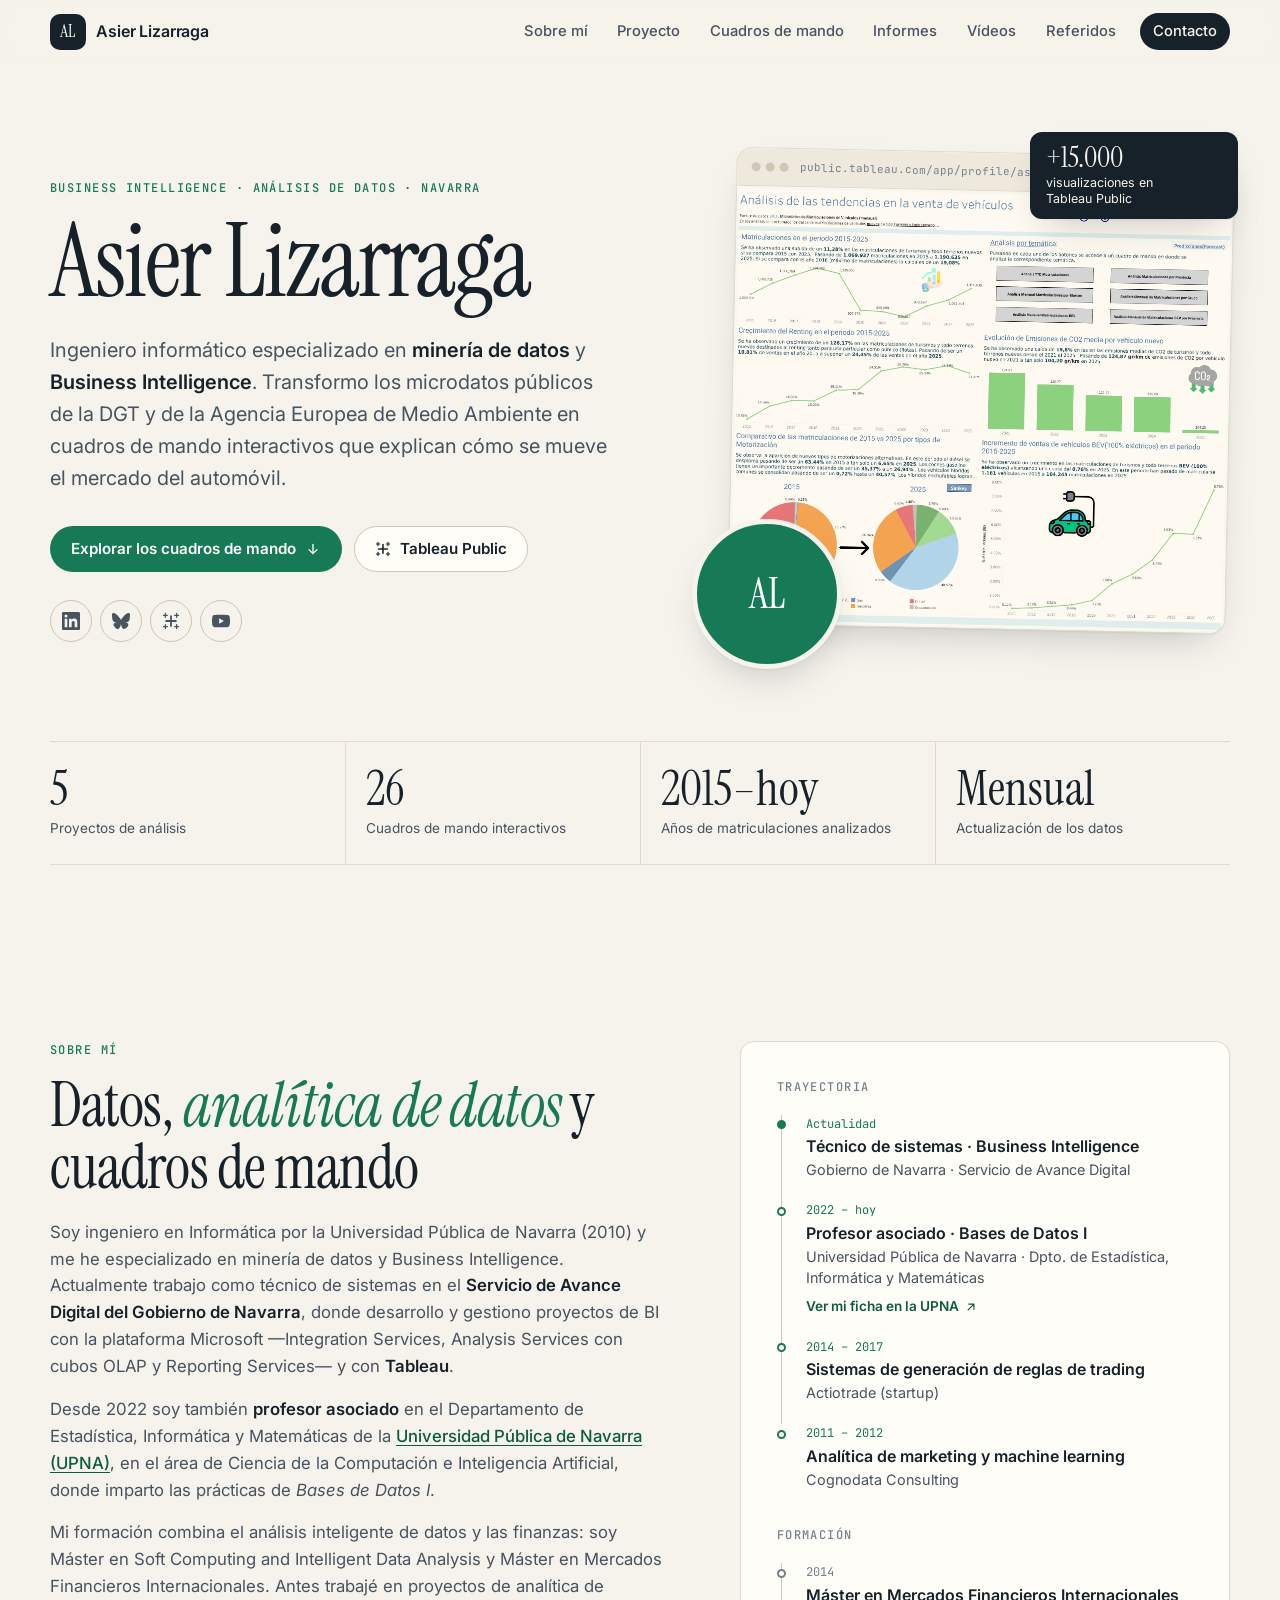
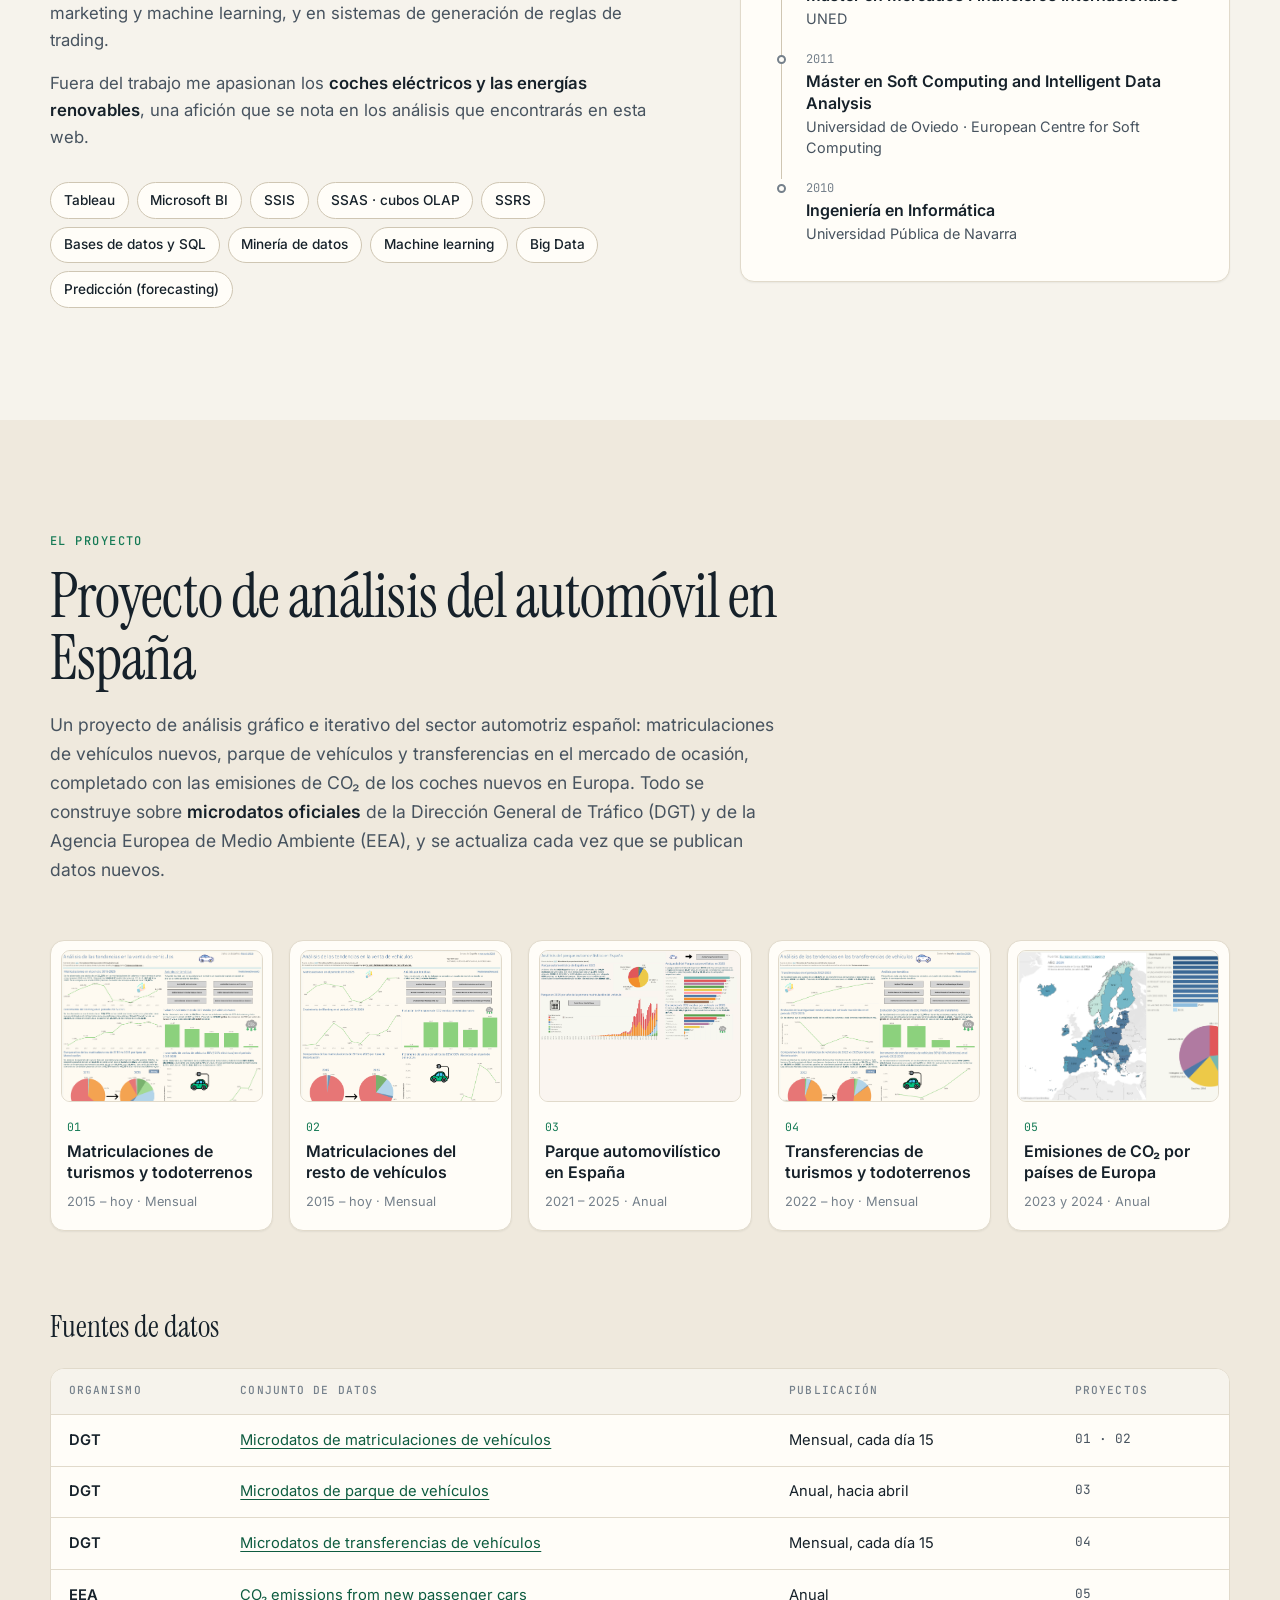
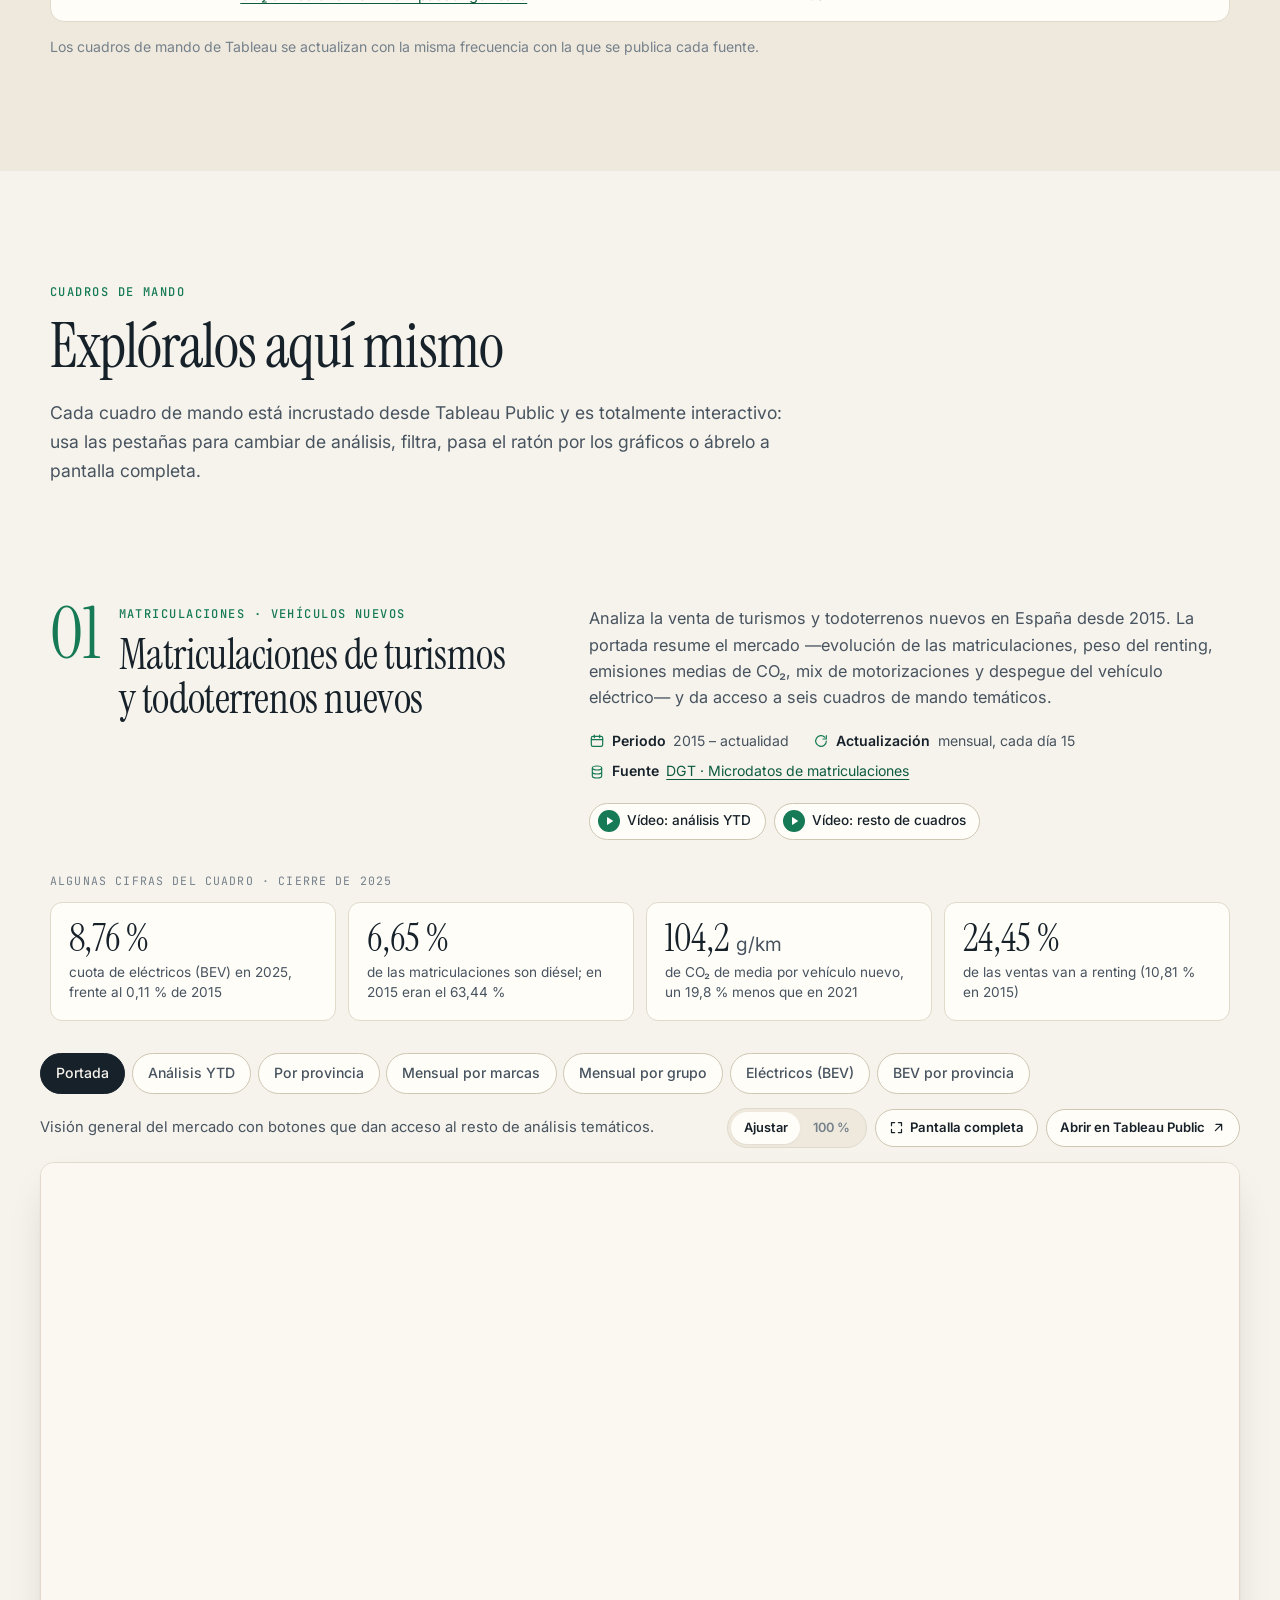
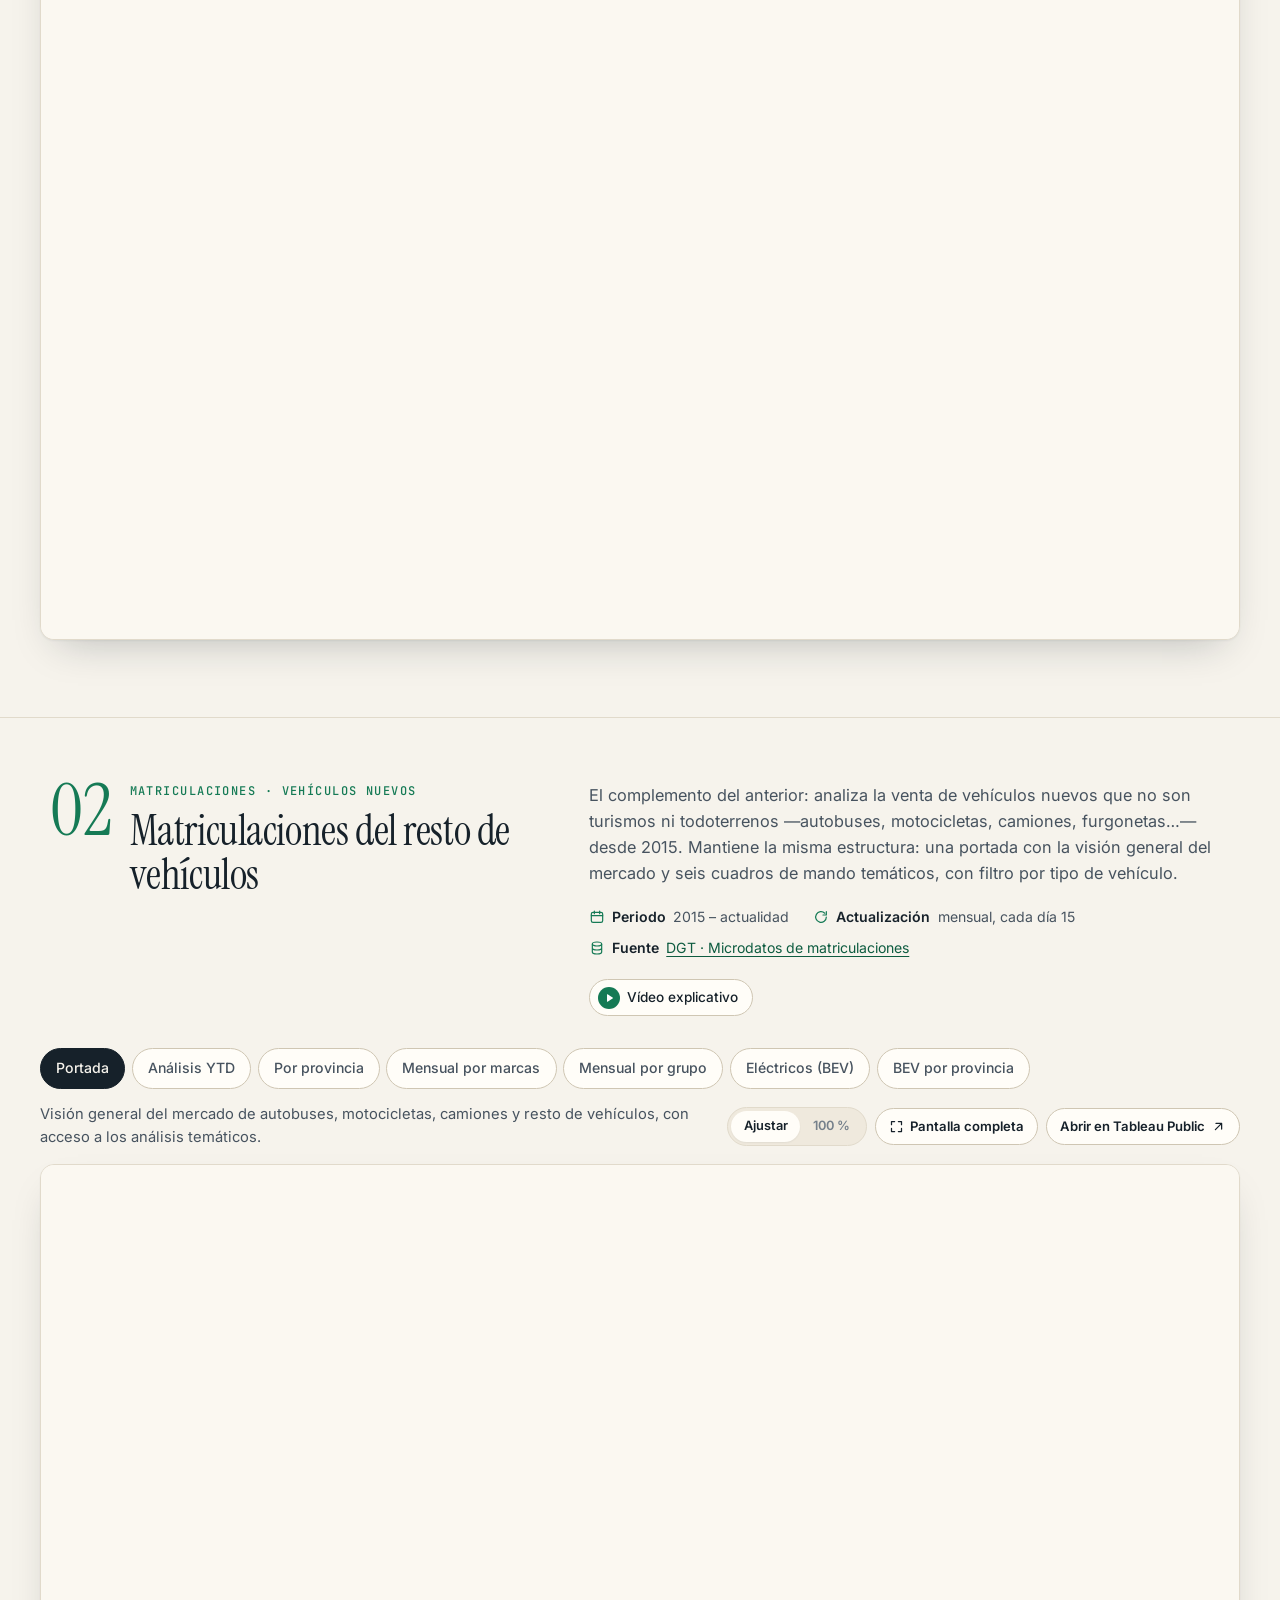
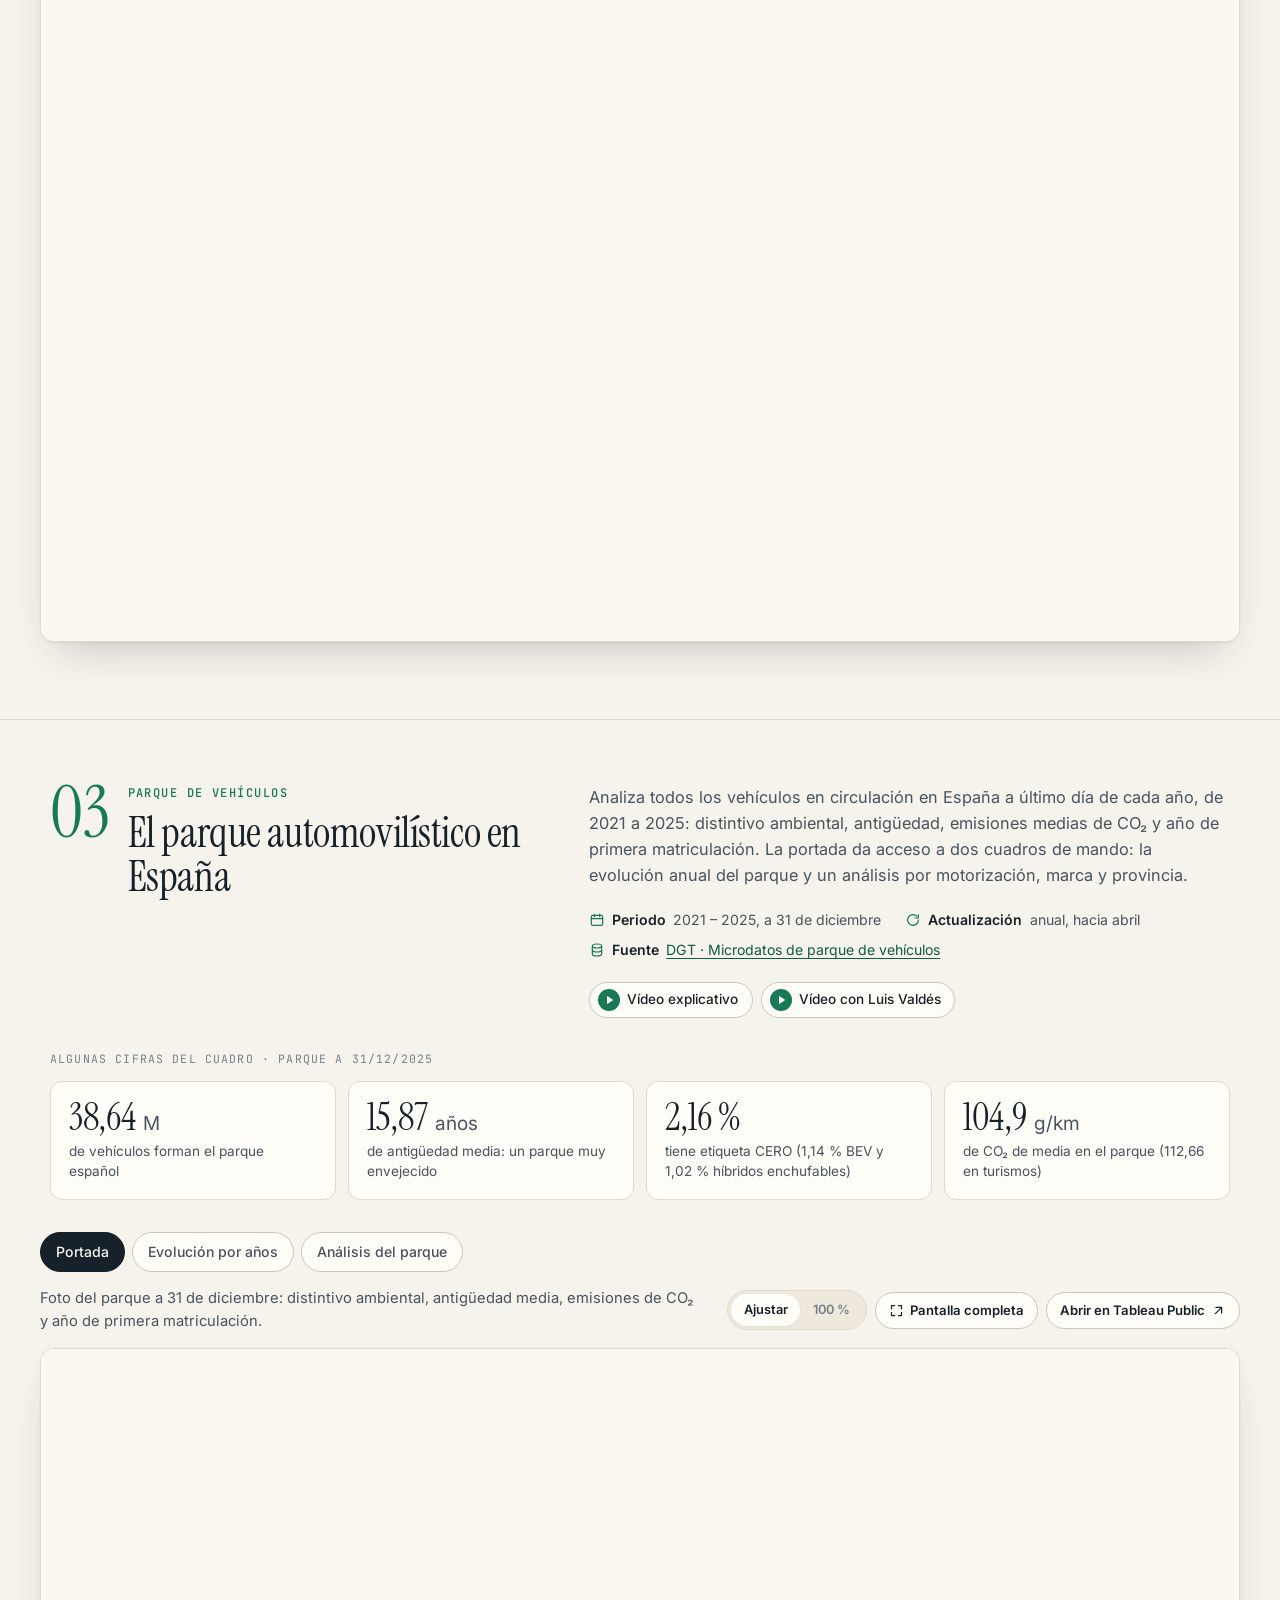
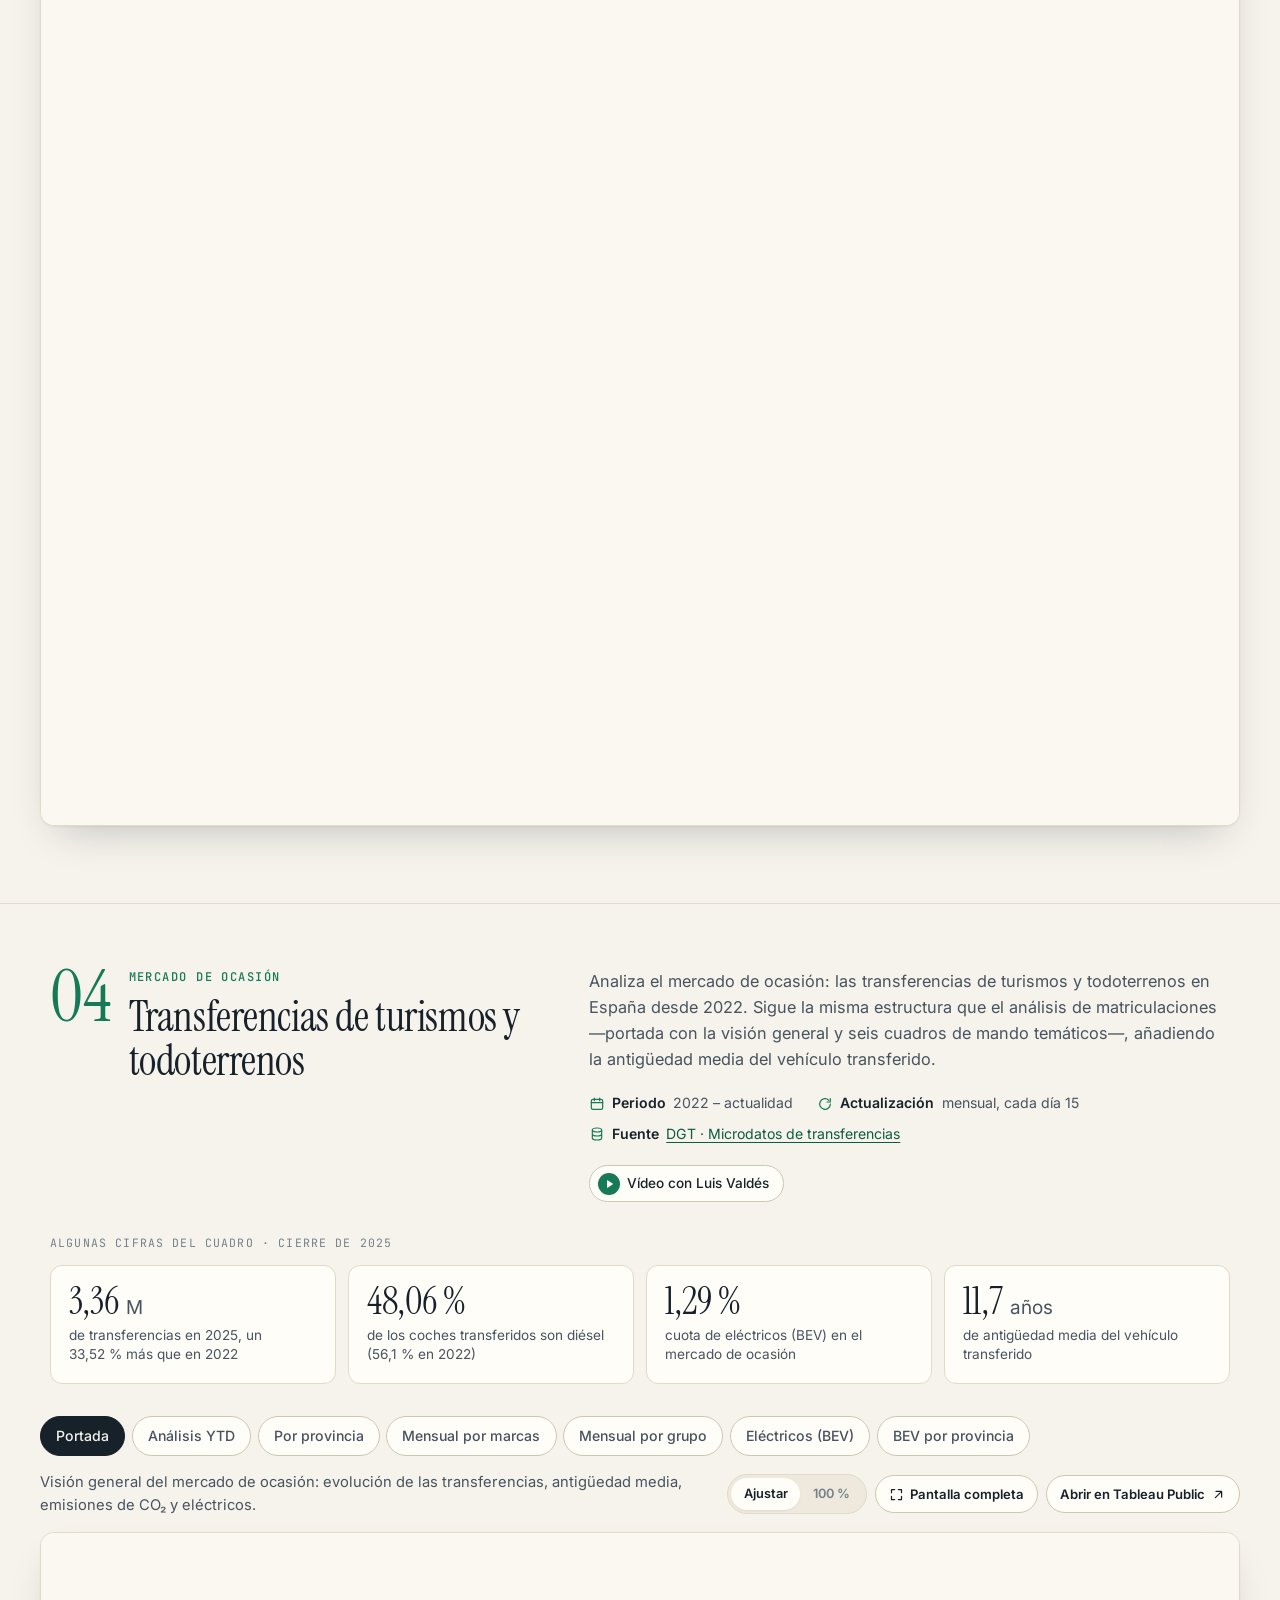
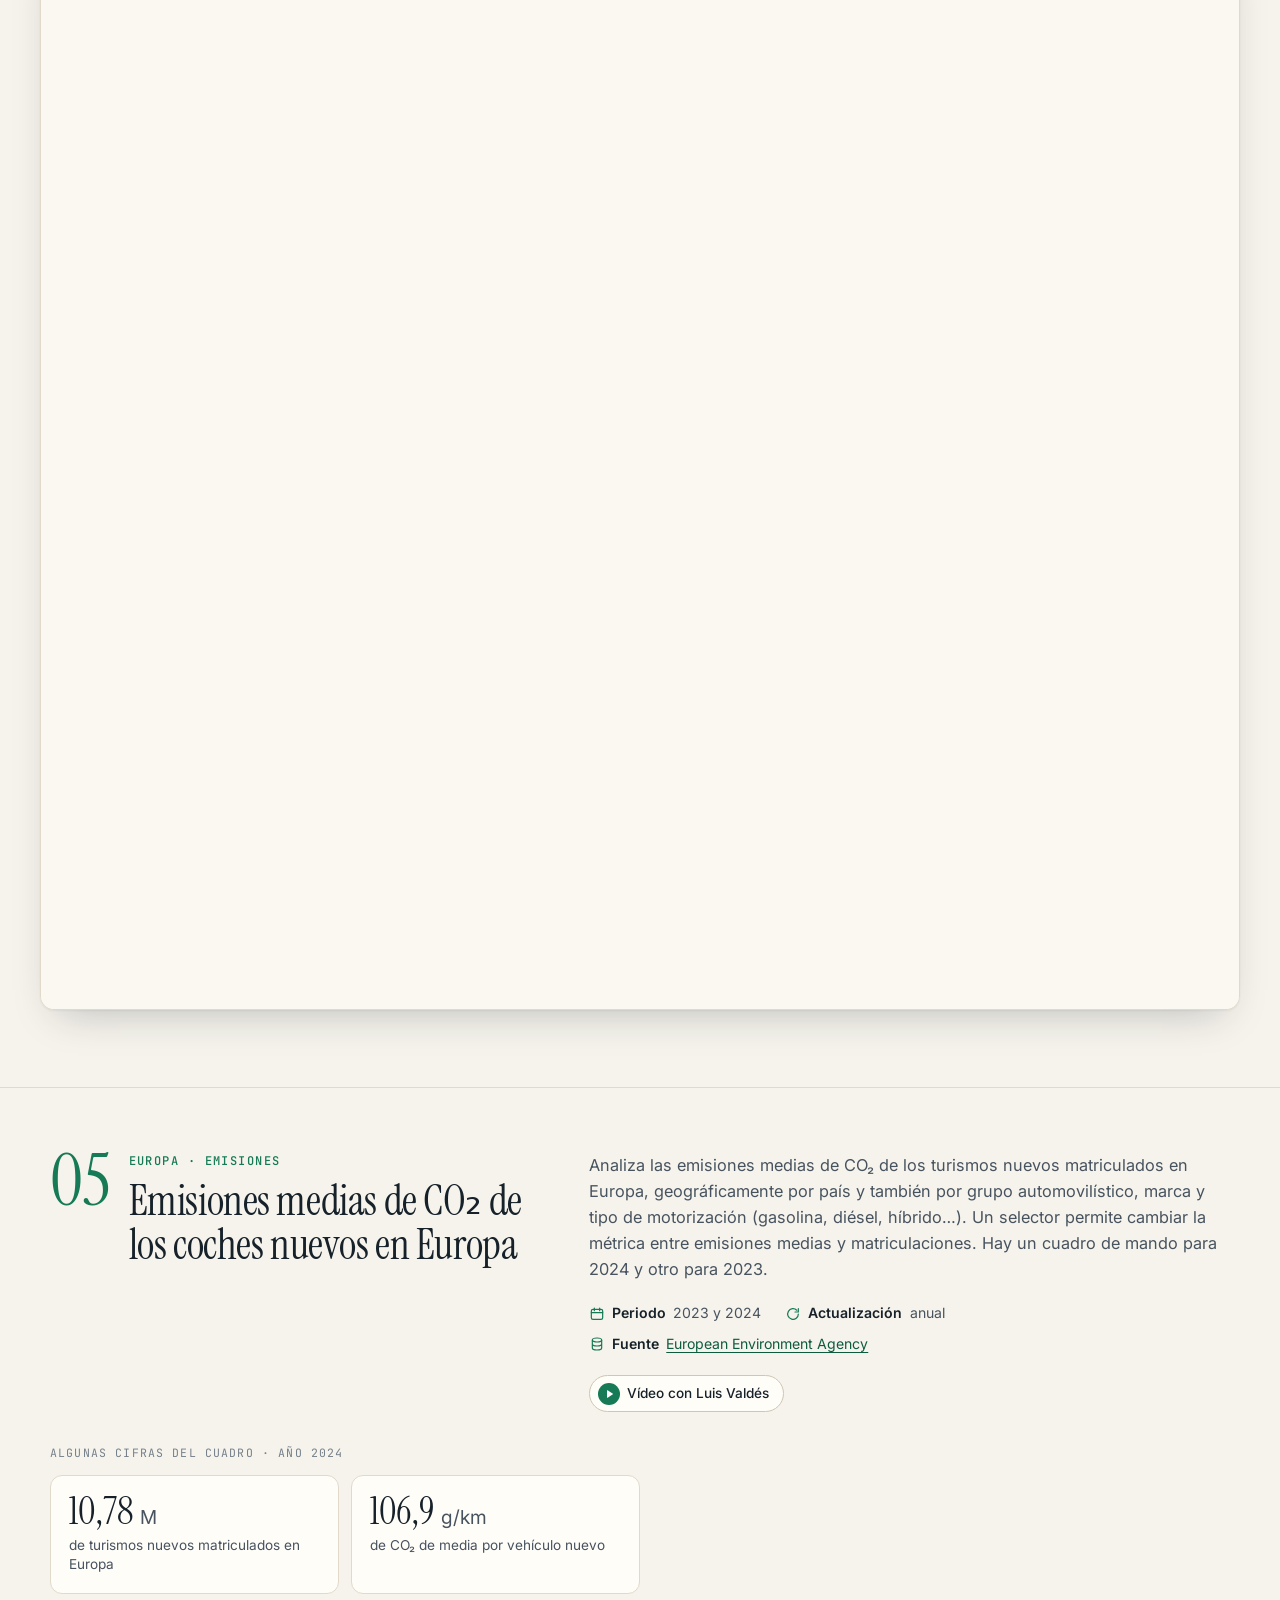
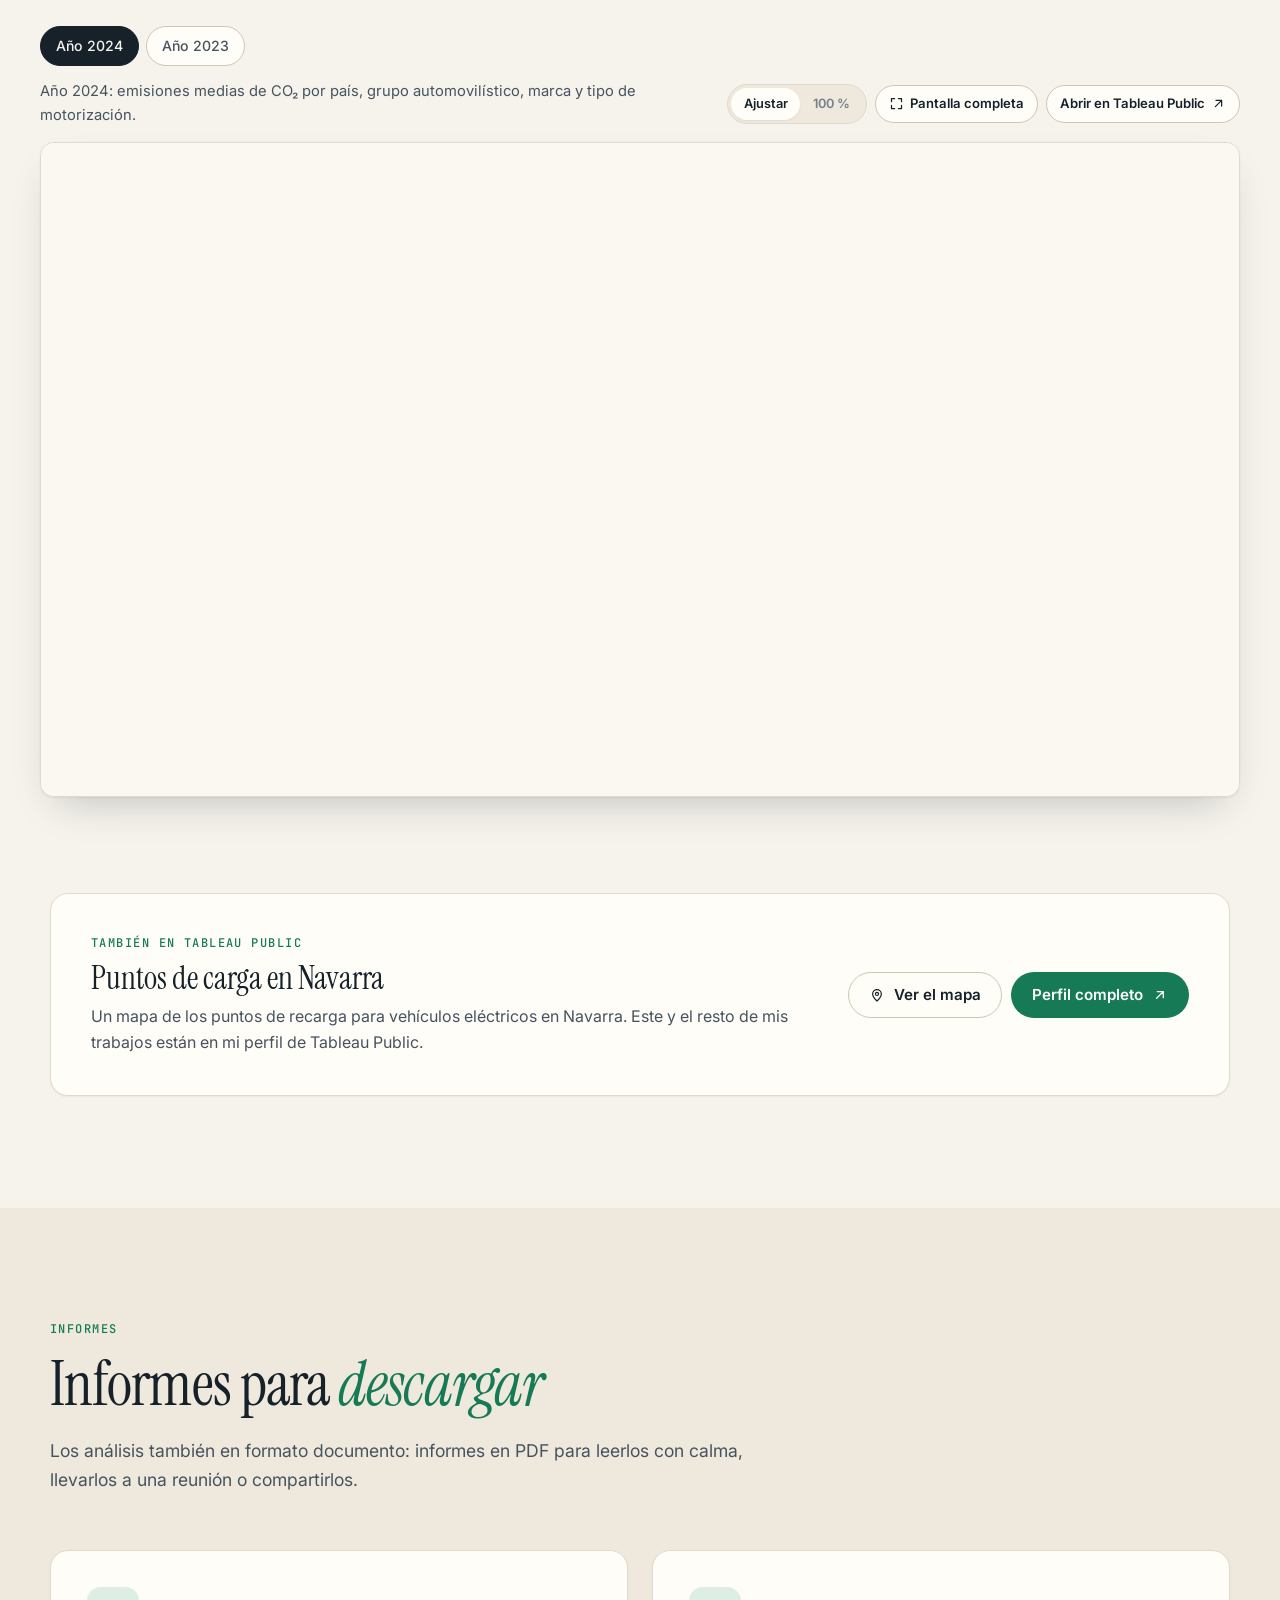
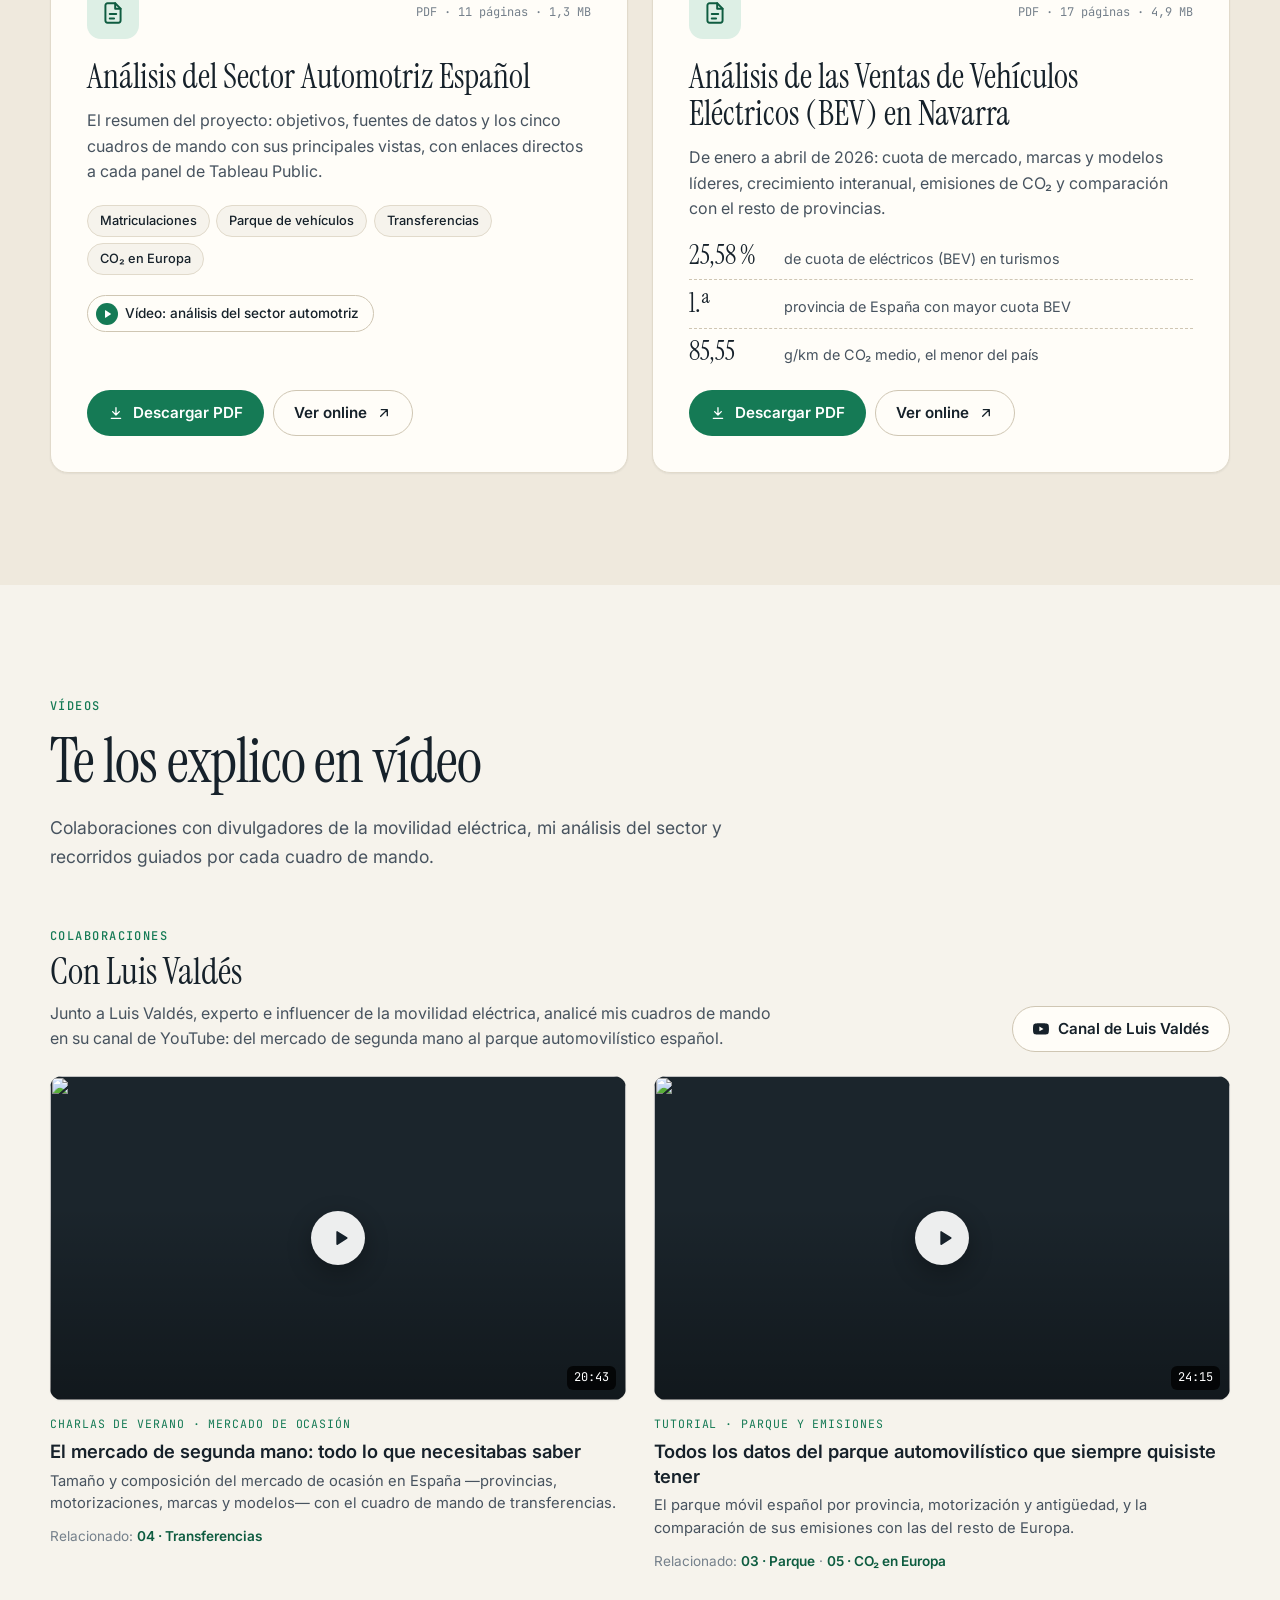
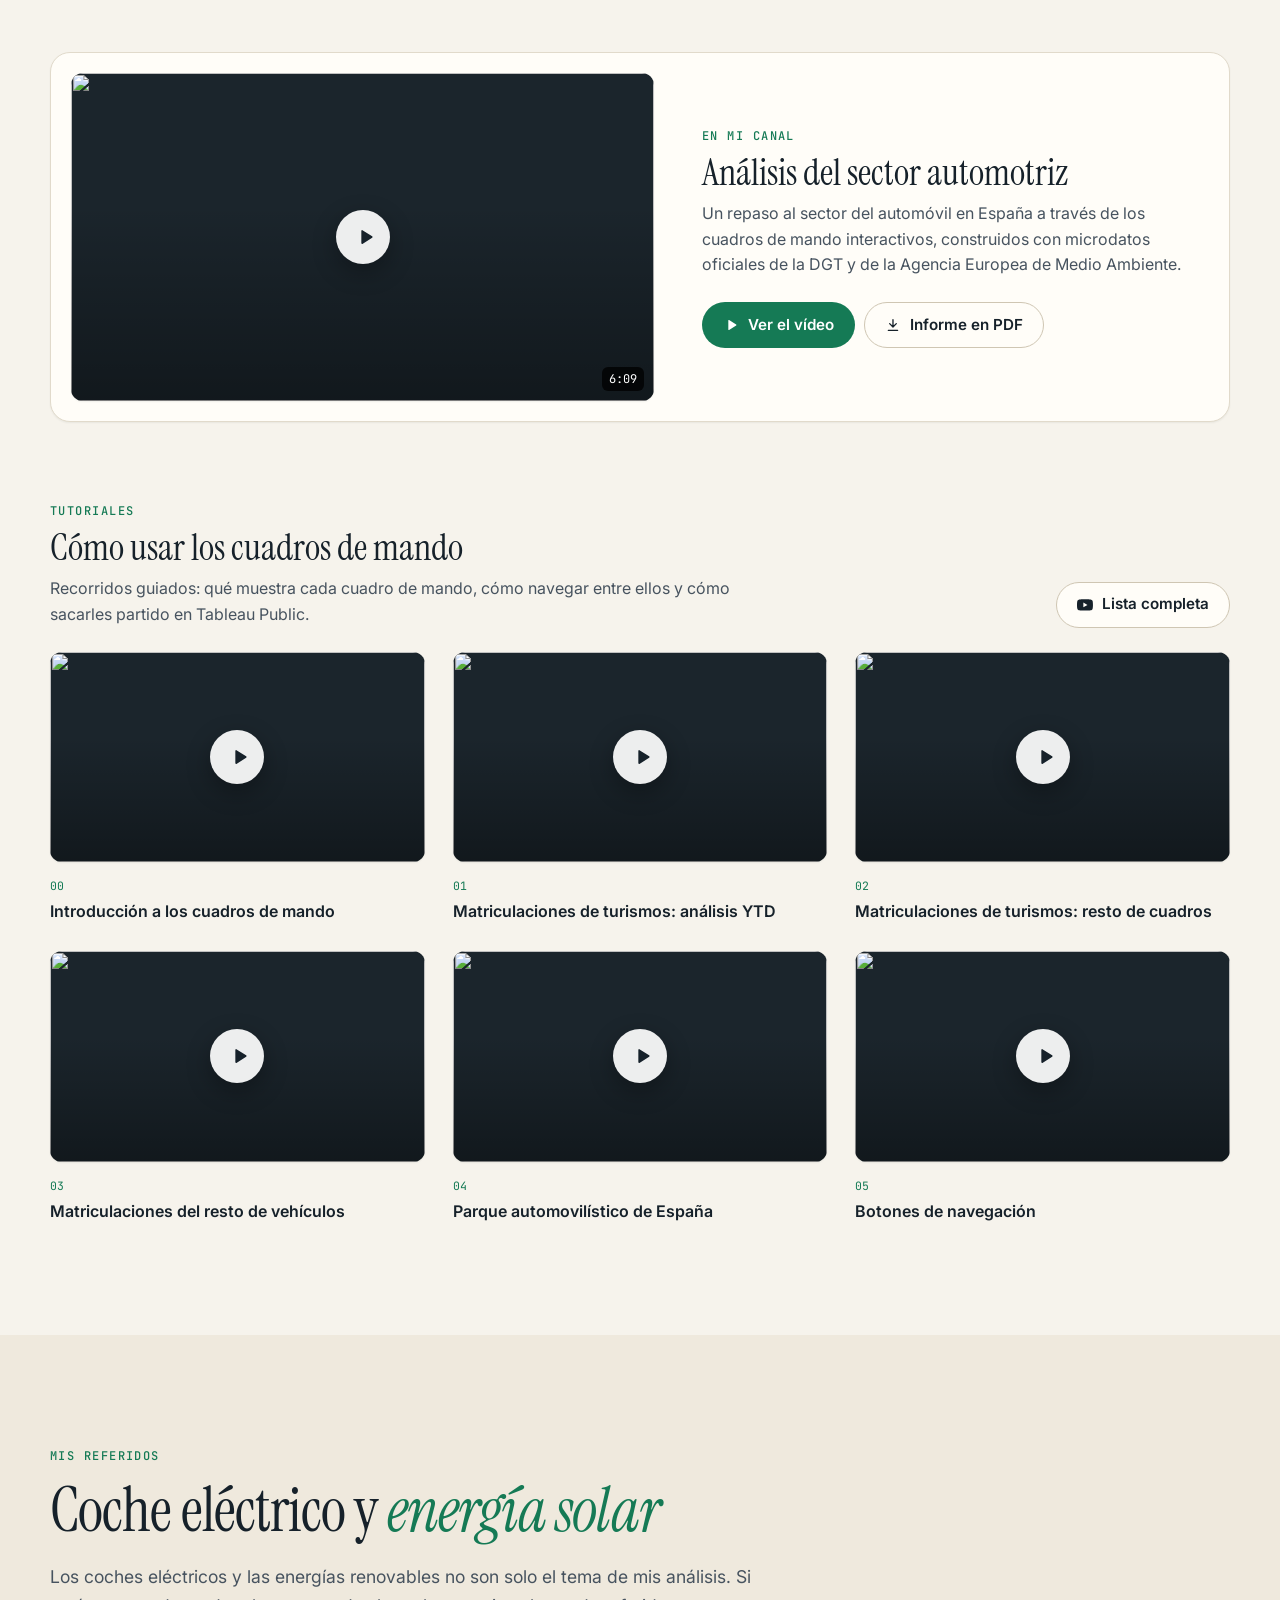
==== index.html @ 3bfa6ffc "creo la web" ====
<!DOCTYPE html>
<html lang="es">
<head>
  <meta charset="utf-8">
  <meta name="viewport" content="width=device-width, initial-scale=1">
  <title>Asier Lizarraga · Business Intelligence y análisis de datos</title>
  <meta name="description" content="Portfolio de Asier Lizarraga, ingeniero informático especializado en minería de datos y Business Intelligence. Cuadros de mando interactivos en Tableau Public sobre el sector del automóvil en España y Europa.">
  <meta name="author" content="Asier Lizarraga">
  <meta property="og:type" content="website">
  <meta property="og:title" content="Asier Lizarraga · Business Intelligence y análisis de datos">
  <meta property="og:description" content="Cuadros de mando interactivos en Tableau Public sobre matriculaciones, parque, transferencias y emisiones de CO₂ de vehículos.">
  <meta name="theme-color" content="#f6f3ec" media="(prefers-color-scheme: light)">
  <meta name="theme-color" content="#0f1519" media="(prefers-color-scheme: dark)">
  <link rel="icon" href="data:image/svg+xml,%3Csvg xmlns='http://www.w3.org/2000/svg' viewBox='0 0 64 64'%3E%3Crect width='64' height='64' rx='14' fill='%23157a55'/%3E%3Ctext x='32' y='42' font-family='Georgia,serif' font-size='28' fill='%23fff' text-anchor='middle'%3EAL%3C/text%3E%3C/svg%3E">
  <link rel="preconnect" href="https://fonts.googleapis.com">
  <link rel="preconnect" href="https://fonts.gstatic.com" crossorigin>
  <link rel="preconnect" href="https://public.tableau.com">
  <link href="https://fonts.googleapis.com/css2?family=Instrument+Serif:ital@0;1&family=Inter:wght@400;500;600;700&family=JetBrains+Mono:wght@400;500&display=swap" rel="stylesheet">
  <link rel="stylesheet" href="css/styles.css">
</head>
<body>

<!-- Iconos -->
<svg width="0" height="0" style="position:absolute" aria-hidden="true" focusable="false">
  <symbol id="i-linkedin" viewBox="0 0 24 24"><path fill="currentColor" d="M20.447 20.452h-3.554v-5.569c0-1.328-.027-3.037-1.852-3.037-1.853 0-2.136 1.445-2.136 2.939v5.667H9.351V9h3.414v1.561h.046c.477-.9 1.637-1.85 3.37-1.85 3.601 0 4.267 2.37 4.267 5.455v6.286zM5.337 7.433a2.064 2.064 0 1 1 0-4.128 2.064 2.064 0 0 1 0 4.128zm1.782 13.019H3.555V9h3.564v11.452zM22.225 0H1.771C.792 0 0 .774 0 1.729v20.542C0 23.227.792 24 1.771 24h20.451C23.2 24 24 23.227 24 22.271V1.729C24 .774 23.2 0 22.222 0h.003z"/></symbol>
  <symbol id="i-bluesky" viewBox="0 0 24 24"><path fill="currentColor" d="M12 10.8c-1.087-2.114-4.046-6.053-6.798-7.995C2.566.944 1.561 1.266.902 1.565.139 1.908 0 3.08 0 3.768c0 .69.378 5.65.624 6.479.815 2.736 3.713 3.66 6.383 3.364.136-.02.275-.039.415-.056-.138.022-.276.04-.415.056-3.912.58-7.387 2.005-2.83 7.078 5.013 5.19 6.87-1.113 7.823-4.308.953 3.195 2.05 9.271 7.733 4.308 4.267-4.308 1.172-6.498-2.74-7.078a8.741 8.741 0 0 1-.415-.056c.14.017.279.036.415.056 2.67.297 5.568-.628 6.383-3.364.246-.828.624-5.79.624-6.478 0-.69-.139-1.861-.902-2.206-.659-.298-1.664-.62-4.3 1.24C16.046 4.748 13.087 8.687 12 10.8z"/></symbol>
  <symbol id="i-youtube" viewBox="0 0 24 24"><path fill="currentColor" d="M23.498 6.186a3.016 3.016 0 0 0-2.122-2.136C19.505 3.545 12 3.545 12 3.545s-7.505 0-9.377.505A3.017 3.017 0 0 0 .502 6.186C0 8.07 0 12 0 12s0 3.93.502 5.814a3.016 3.016 0 0 0 2.122 2.136c1.871.505 9.376.505 9.376.505s7.505 0 9.377-.505a3.015 3.015 0 0 0 2.122-2.136C24 15.93 24 12 24 12s0-3.93-.502-5.814zM9.545 15.568V8.432L15.818 12l-6.273 3.568z"/></symbol>
  <symbol id="i-tableau" viewBox="0 0 24 24"><g fill="none" stroke="currentColor" stroke-linecap="round"><path stroke-width="2.4" d="M12 5.5v13M5.5 12h13"/><path stroke-width="1.7" d="M4.5 2v5M2 4.5h5M19.5 2v5M17 4.5h5M4.5 17v5M2 19.5h5M19.5 17v5M17 19.5h5"/></g></symbol>
  <symbol id="i-ext" viewBox="0 0 24 24"><path fill="none" stroke="currentColor" stroke-width="2" stroke-linecap="round" stroke-linejoin="round" d="M7 17 17 7M8 7h9v9"/></symbol>
  <symbol id="i-arrow-down" viewBox="0 0 24 24"><path fill="none" stroke="currentColor" stroke-width="2" stroke-linecap="round" stroke-linejoin="round" d="M12 5v14M6 13l6 6 6-6"/></symbol>
  <symbol id="i-arrow-right" viewBox="0 0 24 24"><path fill="none" stroke="currentColor" stroke-width="2" stroke-linecap="round" stroke-linejoin="round" d="M5 12h14M13 6l6 6-6 6"/></symbol>
  <symbol id="i-play" viewBox="0 0 24 24"><path fill="currentColor" d="M8 5.2v13.6a.8.8 0 0 0 1.2.7l10.6-6.8a.8.8 0 0 0 0-1.4L9.2 4.5A.8.8 0 0 0 8 5.2z"/></symbol>
  <symbol id="i-expand" viewBox="0 0 24 24"><path fill="none" stroke="currentColor" stroke-width="2" stroke-linecap="round" stroke-linejoin="round" d="M4 9V4h5M20 9V4h-5M4 15v5h5M20 15v5h-5"/></symbol>
  <symbol id="i-close" viewBox="0 0 24 24"><path fill="none" stroke="currentColor" stroke-width="2" stroke-linecap="round" d="M6 6l12 12M18 6 6 18"/></symbol>
  <symbol id="i-menu" viewBox="0 0 24 24"><path fill="none" stroke="currentColor" stroke-width="2" stroke-linecap="round" d="M4 7h16M4 12h16M4 17h16"/></symbol>
  <symbol id="i-calendar" viewBox="0 0 24 24"><g fill="none" stroke="currentColor" stroke-width="1.8" stroke-linecap="round"><rect x="3.5" y="5" width="17" height="15" rx="2.5"/><path d="M3.5 10h17M8 3v4M16 3v4"/></g></symbol>
  <symbol id="i-refresh" viewBox="0 0 24 24"><g fill="none" stroke="currentColor" stroke-width="1.8" stroke-linecap="round" stroke-linejoin="round"><path d="M20 12a8 8 0 1 1-2.34-5.66"/><path d="M20 4v5h-5"/></g></symbol>
  <symbol id="i-database" viewBox="0 0 24 24"><g fill="none" stroke="currentColor" stroke-width="1.8"><ellipse cx="12" cy="6" rx="7" ry="3"/><path d="M5 6v12c0 1.66 3.13 3 7 3s7-1.34 7-3V6M5 12c0 1.66 3.13 3 7 3s7-1.34 7-3"/></g></symbol>
  <symbol id="i-mail" viewBox="0 0 24 24"><g fill="none" stroke="currentColor" stroke-width="1.8" stroke-linecap="round" stroke-linejoin="round"><rect x="3" y="5" width="18" height="14" rx="2.5"/><path d="m3.5 6.5 8.5 6 8.5-6"/></g></symbol>
  <symbol id="i-copy" viewBox="0 0 24 24"><g fill="none" stroke="currentColor" stroke-width="1.8" stroke-linejoin="round"><rect x="8.5" y="8.5" width="12" height="12" rx="2.5"/><path d="M15.5 8.5v-3a2 2 0 0 0-2-2h-8a2 2 0 0 0-2 2v8a2 2 0 0 0 2 2h3"/></g></symbol>
  <symbol id="i-check" viewBox="0 0 24 24"><path fill="none" stroke="currentColor" stroke-width="2.2" stroke-linecap="round" stroke-linejoin="round" d="M5 12.5l4.5 4.5L19 7.5"/></symbol>
  <symbol id="i-car" viewBox="0 0 24 24"><g fill="none" stroke="currentColor" stroke-width="1.8" stroke-linecap="round" stroke-linejoin="round"><path d="M5 17H3.5a1 1 0 0 1-1-1v-3.2a2 2 0 0 1 .6-1.4L5 9.5l1.6-3.2A2 2 0 0 1 8.4 5h7.2a2 2 0 0 1 1.8 1.3L19 9.5l1.9 1.9a2 2 0 0 1 .6 1.4V16a1 1 0 0 1-1 1H19M5 9.5h14M9.5 17h5"/><circle cx="7.5" cy="17" r="2"/><circle cx="16.5" cy="17" r="2"/></g></symbol>
  <symbol id="i-sun" viewBox="0 0 24 24"><g fill="none" stroke="currentColor" stroke-width="1.8" stroke-linecap="round"><circle cx="12" cy="12" r="4"/><path d="M12 2.5v2M12 19.5v2M4.6 4.6 6 6M18 18l1.4 1.4M2.5 12h2M19.5 12h2M4.6 19.4 6 18M18 6l1.4-1.4"/></g></symbol>
  <symbol id="i-doc" viewBox="0 0 24 24"><g fill="none" stroke="currentColor" stroke-width="1.8" stroke-linecap="round" stroke-linejoin="round"><path d="M14 3H7a2 2 0 0 0-2 2v14a2 2 0 0 0 2 2h10a2 2 0 0 0 2-2V8z"/><path d="M14 3v5h5M9 13h6M9 17h4"/></g></symbol>
  <symbol id="i-download" viewBox="0 0 24 24"><path fill="none" stroke="currentColor" stroke-width="2" stroke-linecap="round" stroke-linejoin="round" d="M12 4v11M7 10l5 5 5-5M5 20h14"/></symbol>
  <symbol id="i-pin" viewBox="0 0 24 24"><g fill="none" stroke="currentColor" stroke-width="1.8"><path d="M12 21s-6.5-5.6-6.5-10.5a6.5 6.5 0 0 1 13 0C18.5 15.4 12 21 12 21z"/><circle cx="12" cy="10.5" r="2.3"/></g></symbol>
</svg>

<a class="skip-link" href="#contenido">Saltar al contenido</a>

<header class="site-header" data-header>
  <div class="wrap site-header__inner">
    <a class="brand" href="#inicio" aria-label="Asier Lizarraga, inicio">
      <span class="brand__mark" aria-hidden="true">AL</span>
      <span class="brand__name">Asier Lizarraga</span>
    </a>
    <button class="nav-toggle" type="button" aria-expanded="false" aria-controls="site-nav" data-nav-toggle>
      <svg aria-hidden="true"><use href="#i-menu"/></svg>
      <span class="visually-hidden">Abrir menú</span>
    </button>
    <nav class="site-nav" id="site-nav" aria-label="Principal">
      <a href="#sobre-mi">Sobre mí</a>
      <a href="#proyecto">Proyecto</a>
      <a href="#cuadros">Cuadros de mando</a>
      <a href="#informes">Informes</a>
      <a href="#videos">Vídeos</a>
      <a href="#referidos">Referidos</a>
      <a href="#contacto" class="site-nav__cta">Contacto</a>
    </nav>
  </div>
</header>

<main id="contenido">

  <!-- ============ HERO ============ -->
  <section class="hero" id="inicio">
    <div class="wrap hero__grid">
      <div class="hero__text">
        <p class="eyebrow">Business Intelligence · Análisis de datos · Navarra</p>
        <h1 class="hero__title">Asier Lizarraga</h1>
        <p class="hero__lead">
          Ingeniero informático especializado en <strong>minería de datos</strong> y <strong>Business Intelligence</strong>.
          Transformo los microdatos públicos de la DGT y de la Agencia Europea de Medio Ambiente en
          cuadros de mando interactivos que explican cómo se mueve el mercado del automóvil.
        </p>
        <div class="hero__actions">
          <a class="btn btn--primary" href="#cuadros">
            Explorar los cuadros de mando
            <svg aria-hidden="true"><use href="#i-arrow-down"/></svg>
          </a>
          <a class="btn btn--ghost" href="https://public.tableau.com/app/profile/asierlizarraga/vizzes" target="_blank" rel="noopener">
            <svg aria-hidden="true"><use href="#i-tableau"/></svg>
            Tableau Public
          </a>
        </div>
        <ul class="social" aria-label="Redes">
          <li><a href="https://www.linkedin.com/in/asierlizarraga/" target="_blank" rel="noopener" aria-label="LinkedIn"><svg aria-hidden="true"><use href="#i-linkedin"/></svg></a></li>
          <li><a href="https://bsky.app/profile/asierliz.bsky.social" target="_blank" rel="noopener" aria-label="Bluesky"><svg aria-hidden="true"><use href="#i-bluesky"/></svg></a></li>
          <li><a href="https://public.tableau.com/app/profile/asierlizarraga/vizzes" target="_blank" rel="noopener" aria-label="Tableau Public"><svg aria-hidden="true"><use href="#i-tableau"/></svg></a></li>
          <li><a href="https://www.youtube.com/playlist?list=PL2wv0OdWro0Xp1sH6f6H16GAOawf7PDQj" target="_blank" rel="noopener" aria-label="YouTube"><svg aria-hidden="true"><use href="#i-youtube"/></svg></a></li>
        </ul>
      </div>

      <div class="hero__visual">
        <a class="window" href="#matriculaciones-turismos" aria-label="Ir al cuadro de mando de matriculaciones de turismos">
          <span class="window__bar" aria-hidden="true">
            <span class="window__dots"><i></i><i></i><i></i></span>
            <span class="window__url">public.tableau.com/app/profile/asierlizarraga</span>
          </span>
          <img src="img/portada-matriculaciones-turismos.png" width="986" height="870"
               alt="Portada del cuadro de mando de análisis de las tendencias en la venta de vehículos en España">
        </a>
        <div class="hero__avatar">
          <span aria-hidden="true">AL</span>
          <img src="https://cdn.bsky.app/img/avatar/plain/did:plc:lv24jdwspft3kmgih5a46ckm/bafkreidekd4o7rpi4wyzg2m7exektb7lhmhihnk2raxl2v7juetff7iifq"
               alt="Foto de Asier Lizarraga" width="1000" height="1000" onerror="this.remove()">
        </div>
        <p class="hero__badge">
          <span class="hero__badge-num">+15.000</span>
          <span>visualizaciones en Tableau&nbsp;Public</span>
        </p>
      </div>
    </div>

    <div class="wrap">
      <dl class="kpis">
        <div class="kpi"><dt>Proyectos de análisis</dt><dd>5</dd></div>
        <div class="kpi"><dt>Cuadros de mando interactivos</dt><dd>26</dd></div>
        <div class="kpi"><dt>Años de matriculaciones analizados</dt><dd>2015–hoy</dd></div>
        <div class="kpi"><dt>Actualización de los datos</dt><dd>Mensual</dd></div>
      </dl>
    </div>
  </section>

  <!-- ============ SOBRE MÍ ============ -->
  <section class="section" id="sobre-mi" aria-labelledby="sobre-mi-title">
    <div class="wrap about">
      <div class="about__intro">
        <p class="eyebrow">Sobre mí</p>
        <h2 class="section__title" id="sobre-mi-title">Datos, <em>analítica de datos</em> y cuadros de mando</h2>
        <div class="prose">
          <p>
            Soy ingeniero en Informática por la Universidad Pública de Navarra (2010) y me he especializado en
            minería de datos y Business Intelligence. Actualmente trabajo como técnico de sistemas en el
            <strong>Servicio de Avance Digital del Gobierno de Navarra</strong>, donde desarrollo y gestiono proyectos
            de BI con la plataforma Microsoft —Integration Services, Analysis Services con cubos OLAP y
            Reporting Services— y con <strong>Tableau</strong>.
          </p>
          <p>
            Desde 2022 soy también <strong>profesor asociado</strong> en el Departamento de Estadística, Informática y
            Matemáticas de la
            <a href="https://www.unavarra.es/pdi/?uid=812558&amp;dato=descripcion" target="_blank" rel="noopener">Universidad Pública de Navarra (UPNA)</a>,
            en el área de Ciencia de la Computación e Inteligencia Artificial, donde imparto las prácticas de
            <em>Bases de Datos I</em>.
          </p>
          <p>
            Mi formación combina el análisis inteligente de datos y las finanzas: soy Máster en Soft Computing and
            Intelligent Data Analysis y Máster en Mercados Financieros Internacionales. Antes trabajé en proyectos de
            analítica de marketing y machine learning, y en sistemas de generación de reglas de trading.
          </p>
          <p>
            Fuera del trabajo me apasionan los <strong>coches eléctricos y las energías renovables</strong>, una
            afición que se nota en los análisis que encontrarás en esta web.
          </p>
        </div>
        <ul class="chips" aria-label="Competencias">
          <li>Tableau</li>
          <li>Microsoft BI</li>
          <li>SSIS</li>
          <li>SSAS · cubos OLAP</li>
          <li>SSRS</li>
          <li>Bases de datos y SQL</li>
          <li>Minería de datos</li>
          <li>Machine learning</li>
          <li>Big Data</li>
          <li>Predicción (forecasting)</li>
        </ul>
      </div>

      <div class="about__cv">
        <h3 class="cv__title">Trayectoria</h3>
        <ol class="timeline">
          <li>
            <span class="timeline__when">Actualidad</span>
            <strong>Técnico de sistemas · Business Intelligence</strong>
            <span>Gobierno de Navarra · Servicio de Avance Digital</span>
          </li>
          <li>
            <span class="timeline__when">2022 – hoy</span>
            <strong>Profesor asociado · Bases de Datos I</strong>
            <span>Universidad Pública de Navarra · Dpto. de Estadística, Informática y Matemáticas</span>
            <a class="timeline__link" href="https://www.unavarra.es/pdi/?uid=812558&amp;dato=descripcion" target="_blank" rel="noopener">Ver mi ficha en la UPNA<svg aria-hidden="true"><use href="#i-ext"/></svg></a>
          </li>
          <li>
            <span class="timeline__when">2014 – 2017</span>
            <strong>Sistemas de generación de reglas de trading</strong>
            <span>Actiotrade (startup)</span>
          </li>
          <li>
            <span class="timeline__when">2011 – 2012</span>
            <strong>Analítica de marketing y machine learning</strong>
            <span>Cognodata Consulting</span>
          </li>
        </ol>

        <h3 class="cv__title">Formación</h3>
        <ol class="timeline timeline--edu">
          <li>
            <span class="timeline__when">2014</span>
            <strong>Máster en Mercados Financieros Internacionales</strong>
            <span>UNED</span>
          </li>
          <li>
            <span class="timeline__when">2011</span>
            <strong>Máster en Soft Computing and Intelligent Data Analysis</strong>
            <span>Universidad de Oviedo · European Centre for Soft Computing</span>
          </li>
          <li>
            <span class="timeline__when">2010</span>
            <strong>Ingeniería en Informática</strong>
            <span>Universidad Pública de Navarra</span>
          </li>
        </ol>
      </div>
    </div>
  </section>

  <!-- ============ PROYECTO ============ -->
  <section class="section section--tinted" id="proyecto" aria-labelledby="proyecto-title">
    <div class="wrap">
      <header class="section__head">
        <p class="eyebrow">El proyecto</p>
        <h2 class="section__title" id="proyecto-title">Proyecto de análisis del automóvil en España</h2>
        <p class="section__lead">
          Un proyecto de análisis gráfico e iterativo del sector automotriz español: matriculaciones de vehículos
          nuevos, parque de vehículos y transferencias en el mercado de ocasión, completado con las emisiones de
          CO₂ de los coches nuevos en Europa. Todo se construye sobre <strong>microdatos oficiales</strong> de la
          Dirección General de Tráfico (DGT) y de la Agencia Europea de Medio Ambiente (EEA), y se actualiza cada vez
          que se publican datos nuevos.
        </p>
      </header>

      <ol class="projects">
        <li>
          <a class="project-card" href="#matriculaciones-turismos">
            <span class="project-card__img"><img src="img/portada-matriculaciones-turismos.png" width="986" height="870" alt="" loading="lazy"></span>
            <span class="project-card__num">01</span>
            <strong class="project-card__title">Matriculaciones de turismos y todoterrenos</strong>
            <span class="project-card__meta">2015 – hoy · Mensual</span>
          </a>
        </li>
        <li>
          <a class="project-card" href="#matriculaciones-otros">
            <span class="project-card__img"><img src="img/portada-matriculaciones-otros.png" width="1298" height="1145" alt="" loading="lazy"></span>
            <span class="project-card__num">02</span>
            <strong class="project-card__title">Matriculaciones del resto de vehículos</strong>
            <span class="project-card__meta">2015 – hoy · Mensual</span>
          </a>
        </li>
        <li>
          <a class="project-card" href="#parque">
            <span class="project-card__img"><img src="img/portada-parque.png" width="1298" height="1145" alt="" loading="lazy"></span>
            <span class="project-card__num">03</span>
            <strong class="project-card__title">Parque automovilístico en España</strong>
            <span class="project-card__meta">2021 – 2025 · Anual</span>
          </a>
        </li>
        <li>
          <a class="project-card" href="#transferencias">
            <span class="project-card__img"><img src="img/portada-transferencias.png" width="1164" height="1027" alt="" loading="lazy"></span>
            <span class="project-card__num">04</span>
            <strong class="project-card__title">Transferencias de turismos y todoterrenos</strong>
            <span class="project-card__meta">2022 – hoy · Mensual</span>
          </a>
        </li>
        <li>
          <a class="project-card" href="#co2-europa">
            <span class="project-card__img"><img src="img/co2-europa-2024.png" width="1298" height="687" alt="" loading="lazy"></span>
            <span class="project-card__num">05</span>
            <strong class="project-card__title">Emisiones de CO₂ por países de Europa</strong>
            <span class="project-card__meta">2023 y 2024 · Anual</span>
          </a>
        </li>
      </ol>

      <div class="sources">
        <h3 class="sources__title">Fuentes de datos</h3>
        <div class="table-scroll">
          <table class="sources__table">
            <thead>
              <tr><th scope="col">Organismo</th><th scope="col">Conjunto de datos</th><th scope="col">Publicación</th><th scope="col">Proyectos</th></tr>
            </thead>
            <tbody>
              <tr>
                <td>DGT</td>
                <td><a href="https://www.dgt.es/menusecundario/dgt-en-cifras/dgt-en-cifras-resultados/dgt-en-cifras-detalle/Microdatos-de-Matriculaciones-de-Vehiculos-mensual/" target="_blank" rel="noopener">Microdatos de matriculaciones de vehículos</a></td>
                <td>Mensual, cada día 15</td>
                <td>01 · 02</td>
              </tr>
              <tr>
                <td>DGT</td>
                <td><a href="https://www.dgt.es/menusecundario/dgt-en-cifras/dgt-en-cifras-resultados/dgt-en-cifras-detalle/Microdatos-de-parque-de-vehiculos-Anual/" target="_blank" rel="noopener">Microdatos de parque de vehículos</a></td>
                <td>Anual, hacia abril</td>
                <td>03</td>
              </tr>
              <tr>
                <td>DGT</td>
                <td><a href="https://www.dgt.es/menusecundario/dgt-en-cifras/dgt-en-cifras-resultados/dgt-en-cifras-detalle/Microdatos-de-Transferencias-de-Vehiculos-mensual/" target="_blank" rel="noopener">Microdatos de transferencias de vehículos</a></td>
                <td>Mensual, cada día 15</td>
                <td>04</td>
              </tr>
              <tr>
                <td>EEA</td>
                <td><a href="https://www.eea.europa.eu/en/datahub/datahubitem-view/fa8b1229-3db6-495d-b18e-9c9b3267c02b?activeAccordion=1094576" target="_blank" rel="noopener">CO₂ emissions from new passenger cars</a></td>
                <td>Anual</td>
                <td>05</td>
              </tr>
            </tbody>
          </table>
        </div>
        <p class="sources__note">Los cuadros de mando de Tableau se actualizan con la misma frecuencia con la que se publica cada fuente.</p>
      </div>
    </div>
  </section>

  <!-- ============ CUADROS DE MANDO ============ -->
  <section class="section" id="cuadros" aria-labelledby="cuadros-title">
    <div class="wrap">
      <header class="section__head">
        <p class="eyebrow">Cuadros de mando</p>
        <h2 class="section__title" id="cuadros-title">Explóralos aquí mismo</h2>
        <p class="section__lead">
          Cada cuadro de mando está incrustado desde Tableau Public y es totalmente interactivo: usa las pestañas
          para cambiar de análisis, filtra, pasa el ratón por los gráficos o ábrelo a pantalla completa.
        </p>
        <p class="mobile-hint">
          En pantallas pequeñas el cuadro se muestra reducido. Pulsa <b>100 %</b> para desplazarte por él
          o ábrelo directamente en Tableau Public.
        </p>
      </header>
    </div>

    <!-- 01 · Matriculaciones de turismos -->
    <article class="dash" id="matriculaciones-turismos" aria-labelledby="dash-1-title">
      <div class="wrap dash__intro">
        <div class="dash__head">
          <span class="dash__num" aria-hidden="true">01</span>
          <div>
            <p class="eyebrow">Matriculaciones · Vehículos nuevos</p>
            <h3 class="dash__title" id="dash-1-title">Matriculaciones de turismos y todoterrenos nuevos</h3>
          </div>
        </div>
        <div class="dash__body">
          <p class="dash__lead">
            Analiza la venta de turismos y todoterrenos nuevos en España desde 2015. La portada resume el mercado
            —evolución de las matriculaciones, peso del renting, emisiones medias de CO₂, mix de motorizaciones y
            despegue del vehículo eléctrico— y da acceso a seis cuadros de mando temáticos.
          </p>
          <ul class="meta">
            <li><svg aria-hidden="true"><use href="#i-calendar"/></svg><span><b>Periodo</b> 2015 – actualidad</span></li>
            <li><svg aria-hidden="true"><use href="#i-refresh"/></svg><span><b>Actualización</b> mensual, cada día 15</span></li>
            <li><svg aria-hidden="true"><use href="#i-database"/></svg><span><b>Fuente</b> <a href="https://www.dgt.es/menusecundario/dgt-en-cifras/dgt-en-cifras-resultados/dgt-en-cifras-detalle/Microdatos-de-Matriculaciones-de-Vehiculos-mensual/" target="_blank" rel="noopener">DGT · Microdatos de matriculaciones</a></span></li>
          </ul>
          <div class="video-links">
            <a class="video-link" href="https://www.youtube.com/watch?v=NUi1yVtjKik&amp;list=PL2wv0OdWro0Xp1sH6f6H16GAOawf7PDQj" target="_blank" rel="noopener" data-video="NUi1yVtjKik" data-video-title="Matriculaciones de turismos: análisis YTD"><svg aria-hidden="true"><use href="#i-play"/></svg>Vídeo: análisis YTD</a>
            <a class="video-link" href="https://www.youtube.com/watch?v=PxlBhBnZQww&amp;list=PL2wv0OdWro0Xp1sH6f6H16GAOawf7PDQj" target="_blank" rel="noopener" data-video="PxlBhBnZQww" data-video-title="Matriculaciones de turismos: resto de cuadros de mando"><svg aria-hidden="true"><use href="#i-play"/></svg>Vídeo: resto de cuadros</a>
          </div>
        </div>
        <div class="stats">
          <p class="stats__label">Algunas cifras del cuadro · cierre de 2025</p>
          <ul class="stats__grid">
            <li class="stat"><span class="stat__value">8,76&nbsp;%</span><span class="stat__text">cuota de eléctricos (BEV) en 2025, frente al 0,11&nbsp;% de 2015</span></li>
            <li class="stat"><span class="stat__value">6,65&nbsp;%</span><span class="stat__text">de las matriculaciones son diésel; en 2015 eran el 63,44&nbsp;%</span></li>
            <li class="stat"><span class="stat__value">104,2<small> g/km</small></span><span class="stat__text">de CO₂ de media por vehículo nuevo, un 19,8&nbsp;% menos que en 2021</span></li>
            <li class="stat"><span class="stat__value">24,45&nbsp;%</span><span class="stat__text">de las ventas van a renting (10,81&nbsp;% en 2015)</span></li>
          </ul>
        </div>
      </div>

      <div class="wrap-wide">
        <div class="viz" data-workbook="Analisisdematriculacionesdeturismosytodoterrenosnuevos" data-profile="asierlizarraga" data-title="Matriculaciones de turismos y todoterrenos nuevos" data-w="1700" data-h="1527">
          <div class="tabs" role="tablist" aria-label="Cuadros de mando de matriculaciones de turismos y todoterrenos">
            <button type="button" role="tab" aria-selected="true" data-sheet="1-PORTADA" data-desc="Visión general del mercado con botones que dan acceso al resto de análisis temáticos.">Portada</button>
            <button type="button" role="tab" aria-selected="false" tabindex="-1" data-sheet="1-ANALISISYTD" data-desc="Comparativa year to date (YTD) de la variación de las matriculaciones por tipo de motorización, marca, provincia…">Análisis YTD</button>
            <button type="button" role="tab" aria-selected="false" tabindex="-1" data-sheet="6-ANALISISPROVINCIA" data-desc="Compara provincias por emisiones medias de CO₂ de las nuevas matriculaciones, porcentaje de eléctricos (BEV) y cuota de marcas y grupos automovilísticos.">Por provincia</button>
            <button type="button" role="tab" aria-selected="false" tabindex="-1" data-sheet="2-ANALISISMENSUAL" data-desc="Matriculaciones mensuales por marca y modelo, con selector de métrica: unidades, emisiones medias de CO₂, matriculaciones BEV…">Mensual por marcas</button>
            <button type="button" role="tab" aria-selected="false" tabindex="-1" data-sheet="3-ANALISISGRUPO" data-desc="Matriculaciones mensuales por grupo automovilístico y marca, con el mismo selector de métricas.">Mensual por grupo</button>
            <button type="button" role="tab" aria-selected="false" tabindex="-1" data-sheet="4-ANALISISBEV" data-desc="Matriculaciones de vehículos 100 % eléctricos por marca, modelo y provincia. Permite analizar BEV, híbridos enchufables (PHEV) o ambos.">Eléctricos (BEV)</button>
            <button type="button" role="tab" aria-selected="false" tabindex="-1" data-sheet="5-ANALISISBEVPORPROVINCIA" data-desc="Matriculaciones de eléctricos por municipio y provincia, con selector BEV, PHEV o BEV + PHEV.">BEV por provincia</button>
          </div>
          <div class="viz__bar">
            <p class="viz__desc" aria-live="polite">Visión general del mercado con botones que dan acceso al resto de análisis temáticos.</p>
            <div class="viz__tools">
              <div class="seg" role="group" aria-label="Tamaño del cuadro de mando">
                <button type="button" data-zoom="fit" aria-pressed="true">Ajustar</button>
                <button type="button" data-zoom="real" aria-pressed="false">100&nbsp;%</button>
              </div>
              <button type="button" class="tool" data-fullscreen><svg aria-hidden="true"><use href="#i-expand"/></svg><span>Pantalla completa</span></button>
              <a class="tool" data-open href="https://public.tableau.com/app/profile/asierlizarraga/viz/Analisisdematriculacionesdeturismosytodoterrenosnuevos/1-PORTADA" target="_blank" rel="noopener"><span>Abrir en Tableau Public</span><svg aria-hidden="true"><use href="#i-ext"/></svg></a>
            </div>
          </div>
          <div class="viz__screen">
            <div class="viz__stage">
              <iframe src="https://public.tableau.com/views/Analisisdematriculacionesdeturismosytodoterrenosnuevos/1-PORTADA?:embed=y&amp;:showVizHome=no&amp;:display_count=n&amp;:tabs=n&amp;:toolbar=yes&amp;:device=desktop&amp;:language=es-ES"
                      title="Cuadro de mando de Tableau: Portada — Matriculaciones de turismos y todoterrenos nuevos"
                      width="1700" height="1527" loading="lazy" allowfullscreen></iframe>
              <div class="viz__loading" aria-hidden="true"><span class="spinner"></span>Cargando cuadro de mando…</div>
            </div>
            <button type="button" class="viz__exit" data-exit hidden><svg aria-hidden="true"><use href="#i-close"/></svg>Salir</button>
          </div>
        </div>
      </div>
    </article>

    <!-- 02 · Matriculaciones del resto de vehículos -->
    <article class="dash" id="matriculaciones-otros" aria-labelledby="dash-2-title">
      <div class="wrap dash__intro">
        <div class="dash__head">
          <span class="dash__num" aria-hidden="true">02</span>
          <div>
            <p class="eyebrow">Matriculaciones · Vehículos nuevos</p>
            <h3 class="dash__title" id="dash-2-title">Matriculaciones del resto de vehículos</h3>
          </div>
        </div>
        <div class="dash__body">
          <p class="dash__lead">
            El complemento del anterior: analiza la venta de vehículos nuevos que no son turismos ni todoterrenos
            —autobuses, motocicletas, camiones, furgonetas…— desde 2015. Mantiene la misma estructura: una portada
            con la visión general del mercado y seis cuadros de mando temáticos, con filtro por tipo de vehículo.
          </p>
          <ul class="meta">
            <li><svg aria-hidden="true"><use href="#i-calendar"/></svg><span><b>Periodo</b> 2015 – actualidad</span></li>
            <li><svg aria-hidden="true"><use href="#i-refresh"/></svg><span><b>Actualización</b> mensual, cada día 15</span></li>
            <li><svg aria-hidden="true"><use href="#i-database"/></svg><span><b>Fuente</b> <a href="https://www.dgt.es/menusecundario/dgt-en-cifras/dgt-en-cifras-resultados/dgt-en-cifras-detalle/Microdatos-de-Matriculaciones-de-Vehiculos-mensual/" target="_blank" rel="noopener">DGT · Microdatos de matriculaciones</a></span></li>
          </ul>
          <div class="video-links">
            <a class="video-link" href="https://www.youtube.com/watch?v=Z9wNMkbIz1A&amp;list=PL2wv0OdWro0Xp1sH6f6H16GAOawf7PDQj" target="_blank" rel="noopener" data-video="Z9wNMkbIz1A" data-video-title="Matriculaciones exceptuando turismos y todoterrenos"><svg aria-hidden="true"><use href="#i-play"/></svg>Vídeo explicativo</a>
          </div>
        </div>
      </div>

      <div class="wrap-wide">
        <div class="viz" data-workbook="Analisisdematriculacionesexceptuandoturismosytodoterrenos" data-profile="asierlizarraga" data-title="Matriculaciones del resto de vehículos" data-w="1700" data-h="1527">
          <div class="tabs" role="tablist" aria-label="Cuadros de mando de matriculaciones del resto de vehículos">
            <button type="button" role="tab" aria-selected="true" data-sheet="1-PORTADA" data-desc="Visión general del mercado de autobuses, motocicletas, camiones y resto de vehículos, con acceso a los análisis temáticos.">Portada</button>
            <button type="button" role="tab" aria-selected="false" tabindex="-1" data-sheet="1-ANALISISYTD" data-desc="Comparativa YTD de la variación de las matriculaciones por tipo de motorización, marca, provincia…">Análisis YTD</button>
            <button type="button" role="tab" aria-selected="false" tabindex="-1" data-sheet="6-ANALISISPROVINCIA" data-desc="Comparación entre provincias: emisiones medias de CO₂, porcentaje de eléctricos (BEV) y cuota por marca o grupo automovilístico.">Por provincia</button>
            <button type="button" role="tab" aria-selected="false" tabindex="-1" data-sheet="2-ANALISISMENSUAL" data-desc="Matriculaciones mensuales por marca y modelo, con selector de métrica.">Mensual por marcas</button>
            <button type="button" role="tab" aria-selected="false" tabindex="-1" data-sheet="3-ANALISISGRUPO" data-desc="Matriculaciones mensuales por grupo automovilístico y marca, con selector de métrica.">Mensual por grupo</button>
            <button type="button" role="tab" aria-selected="false" tabindex="-1" data-sheet="4-ANALISISBEV" data-desc="Matriculaciones de eléctricos por marca, modelo y provincia: BEV, PHEV o ambos.">Eléctricos (BEV)</button>
            <button type="button" role="tab" aria-selected="false" tabindex="-1" data-sheet="5-ANALISISBEVPORPROVINCIA" data-desc="Matriculaciones de eléctricos por municipio y provincia: BEV, PHEV o ambos.">BEV por provincia</button>
          </div>
          <div class="viz__bar">
            <p class="viz__desc" aria-live="polite">Visión general del mercado de autobuses, motocicletas, camiones y resto de vehículos, con acceso a los análisis temáticos.</p>
            <div class="viz__tools">
              <div class="seg" role="group" aria-label="Tamaño del cuadro de mando">
                <button type="button" data-zoom="fit" aria-pressed="true">Ajustar</button>
                <button type="button" data-zoom="real" aria-pressed="false">100&nbsp;%</button>
              </div>
              <button type="button" class="tool" data-fullscreen><svg aria-hidden="true"><use href="#i-expand"/></svg><span>Pantalla completa</span></button>
              <a class="tool" data-open href="https://public.tableau.com/app/profile/asierlizarraga/viz/Analisisdematriculacionesexceptuandoturismosytodoterrenos/1-PORTADA" target="_blank" rel="noopener"><span>Abrir en Tableau Public</span><svg aria-hidden="true"><use href="#i-ext"/></svg></a>
            </div>
          </div>
          <div class="viz__screen">
            <div class="viz__stage">
              <iframe src="https://public.tableau.com/views/Analisisdematriculacionesexceptuandoturismosytodoterrenos/1-PORTADA?:embed=y&amp;:showVizHome=no&amp;:display_count=n&amp;:tabs=n&amp;:toolbar=yes&amp;:device=desktop&amp;:language=es-ES"
                      title="Cuadro de mando de Tableau: Portada — Matriculaciones del resto de vehículos"
                      width="1700" height="1527" loading="lazy" allowfullscreen></iframe>
              <div class="viz__loading" aria-hidden="true"><span class="spinner"></span>Cargando cuadro de mando…</div>
            </div>
            <button type="button" class="viz__exit" data-exit hidden><svg aria-hidden="true"><use href="#i-close"/></svg>Salir</button>
          </div>
        </div>
      </div>
    </article>

    <!-- 03 · Parque automovilístico -->
    <article class="dash" id="parque" aria-labelledby="dash-3-title">
      <div class="wrap dash__intro">
        <div class="dash__head">
          <span class="dash__num" aria-hidden="true">03</span>
          <div>
            <p class="eyebrow">Parque de vehículos</p>
            <h3 class="dash__title" id="dash-3-title">El parque automovilístico en España</h3>
          </div>
        </div>
        <div class="dash__body">
          <p class="dash__lead">
            Analiza todos los vehículos en circulación en España a último día de cada año, de 2021 a 2025:
            distintivo ambiental, antigüedad, emisiones medias de CO₂ y año de primera matriculación. La portada
            da acceso a dos cuadros de mando: la evolución anual del parque y un análisis por motorización, marca
            y provincia.
          </p>
          <ul class="meta">
            <li><svg aria-hidden="true"><use href="#i-calendar"/></svg><span><b>Periodo</b> 2021 – 2025, a 31 de diciembre</span></li>
            <li><svg aria-hidden="true"><use href="#i-refresh"/></svg><span><b>Actualización</b> anual, hacia abril</span></li>
            <li><svg aria-hidden="true"><use href="#i-database"/></svg><span><b>Fuente</b> <a href="https://www.dgt.es/menusecundario/dgt-en-cifras/dgt-en-cifras-resultados/dgt-en-cifras-detalle/Microdatos-de-parque-de-vehiculos-Anual/" target="_blank" rel="noopener">DGT · Microdatos de parque de vehículos</a></span></li>
          </ul>
          <div class="video-links">
            <a class="video-link" href="https://www.youtube.com/watch?v=QEQqzFpberQ&amp;list=PL2wv0OdWro0Xp1sH6f6H16GAOawf7PDQj" target="_blank" rel="noopener" data-video="QEQqzFpberQ" data-video-title="Parque automovilístico de España"><svg aria-hidden="true"><use href="#i-play"/></svg>Vídeo explicativo</a>
            <a class="video-link" href="https://www.youtube.com/watch?v=5evyrgO3D9c&amp;t=41s" target="_blank" rel="noopener" data-video="5evyrgO3D9c" data-video-start="41" data-video-title="El parque automovilístico, con Luis Valdés"><svg aria-hidden="true"><use href="#i-play"/></svg>Vídeo con Luis Valdés</a>
          </div>
        </div>
        <div class="stats">
          <p class="stats__label">Algunas cifras del cuadro · parque a 31/12/2025</p>
          <ul class="stats__grid">
            <li class="stat"><span class="stat__value">38,64<small> M</small></span><span class="stat__text">de vehículos forman el parque español</span></li>
            <li class="stat"><span class="stat__value">15,87<small> años</small></span><span class="stat__text">de antigüedad media: un parque muy envejecido</span></li>
            <li class="stat"><span class="stat__value">2,16&nbsp;%</span><span class="stat__text">tiene etiqueta CERO (1,14&nbsp;% BEV y 1,02&nbsp;% híbridos enchufables)</span></li>
            <li class="stat"><span class="stat__value">104,9<small> g/km</small></span><span class="stat__text">de CO₂ de media en el parque (112,66 en turismos)</span></li>
          </ul>
        </div>
      </div>

      <div class="wrap-wide">
        <div class="viz" data-workbook="AnlisisdelparqueautomovilsticoenEspaa" data-profile="asierlizarraga" data-title="Parque automovilístico en España" data-w="1700" data-h="1527">
          <div class="tabs" role="tablist" aria-label="Cuadros de mando del parque automovilístico">
            <button type="button" role="tab" aria-selected="true" data-sheet="AnlisisdelparqueautomovilsticoenEspaa" data-desc="Foto del parque a 31 de diciembre: distintivo ambiental, antigüedad media, emisiones de CO₂ y año de primera matriculación.">Portada</button>
            <button type="button" role="tab" aria-selected="false" tabindex="-1" data-sheet="Parqueporaos" data-desc="Composición del parque en cada año por tipo de motorización y fecha de matriculación. Cada fila representa el parque a último día del año.">Evolución por años</button>
            <button type="button" role="tab" aria-selected="false" tabindex="-1" data-sheet="DashboardMensual" data-desc="Métricas del parque por motorización, marca, provincia…, con selector de métrica: número de vehículos, emisiones medias de CO₂, antigüedad…">Análisis del parque</button>
          </div>
          <div class="viz__bar">
            <p class="viz__desc" aria-live="polite">Foto del parque a 31 de diciembre: distintivo ambiental, antigüedad media, emisiones de CO₂ y año de primera matriculación.</p>
            <div class="viz__tools">
              <div class="seg" role="group" aria-label="Tamaño del cuadro de mando">
                <button type="button" data-zoom="fit" aria-pressed="true">Ajustar</button>
                <button type="button" data-zoom="real" aria-pressed="false">100&nbsp;%</button>
              </div>
              <button type="button" class="tool" data-fullscreen><svg aria-hidden="true"><use href="#i-expand"/></svg><span>Pantalla completa</span></button>
              <a class="tool" data-open href="https://public.tableau.com/app/profile/asierlizarraga/viz/AnlisisdelparqueautomovilsticoenEspaa/AnlisisdelparqueautomovilsticoenEspaa" target="_blank" rel="noopener"><span>Abrir en Tableau Public</span><svg aria-hidden="true"><use href="#i-ext"/></svg></a>
            </div>
          </div>
          <div class="viz__screen">
            <div class="viz__stage">
              <iframe src="https://public.tableau.com/views/AnlisisdelparqueautomovilsticoenEspaa/AnlisisdelparqueautomovilsticoenEspaa?:embed=y&amp;:showVizHome=no&amp;:display_count=n&amp;:tabs=n&amp;:toolbar=yes&amp;:device=desktop&amp;:language=es-ES"
                      title="Cuadro de mando de Tableau: Portada — Parque automovilístico en España"
                      width="1700" height="1527" loading="lazy" allowfullscreen></iframe>
              <div class="viz__loading" aria-hidden="true"><span class="spinner"></span>Cargando cuadro de mando…</div>
            </div>
            <button type="button" class="viz__exit" data-exit hidden><svg aria-hidden="true"><use href="#i-close"/></svg>Salir</button>
          </div>
        </div>
      </div>
    </article>

    <!-- 04 · Transferencias -->
    <article class="dash" id="transferencias" aria-labelledby="dash-4-title">
      <div class="wrap dash__intro">
        <div class="dash__head">
          <span class="dash__num" aria-hidden="true">04</span>
          <div>
            <p class="eyebrow">Mercado de ocasión</p>
            <h3 class="dash__title" id="dash-4-title">Transferencias de turismos y todoterrenos</h3>
          </div>
        </div>
        <div class="dash__body">
          <p class="dash__lead">
            Analiza el mercado de ocasión: las transferencias de turismos y todoterrenos en España desde 2022.
            Sigue la misma estructura que el análisis de matriculaciones —portada con la visión general y seis
            cuadros de mando temáticos—, añadiendo la antigüedad media del vehículo transferido.
          </p>
          <ul class="meta">
            <li><svg aria-hidden="true"><use href="#i-calendar"/></svg><span><b>Periodo</b> 2022 – actualidad</span></li>
            <li><svg aria-hidden="true"><use href="#i-refresh"/></svg><span><b>Actualización</b> mensual, cada día 15</span></li>
            <li><svg aria-hidden="true"><use href="#i-database"/></svg><span><b>Fuente</b> <a href="https://www.dgt.es/menusecundario/dgt-en-cifras/dgt-en-cifras-resultados/dgt-en-cifras-detalle/Microdatos-de-Transferencias-de-Vehiculos-mensual/" target="_blank" rel="noopener">DGT · Microdatos de transferencias</a></span></li>
          </ul>
          <div class="video-links">
            <a class="video-link" href="https://www.youtube.com/watch?v=uea2zyUixSU" target="_blank" rel="noopener" data-video="uea2zyUixSU" data-video-title="El mercado de segunda mano, con Luis Valdés"><svg aria-hidden="true"><use href="#i-play"/></svg>Vídeo con Luis Valdés</a>
          </div>
        </div>
        <div class="stats">
          <p class="stats__label">Algunas cifras del cuadro · cierre de 2025</p>
          <ul class="stats__grid">
            <li class="stat"><span class="stat__value">3,36<small> M</small></span><span class="stat__text">de transferencias en 2025, un 33,52&nbsp;% más que en 2022</span></li>
            <li class="stat"><span class="stat__value">48,06&nbsp;%</span><span class="stat__text">de los coches transferidos son diésel (56,1&nbsp;% en 2022)</span></li>
            <li class="stat"><span class="stat__value">1,29&nbsp;%</span><span class="stat__text">cuota de eléctricos (BEV) en el mercado de ocasión</span></li>
            <li class="stat"><span class="stat__value">11,7<small> años</small></span><span class="stat__text">de antigüedad media del vehículo transferido</span></li>
          </ul>
        </div>
      </div>

      <div class="wrap-wide">
        <div class="viz" data-workbook="Analisisdetrasferenciasdeturismosytodoterrenos" data-profile="asier.lizarraga.oroquieta" data-title="Transferencias de turismos y todoterrenos" data-w="1700" data-h="1527">
          <div class="tabs" role="tablist" aria-label="Cuadros de mando de transferencias">
            <button type="button" role="tab" aria-selected="true" data-sheet="1-PORTADA" data-desc="Visión general del mercado de ocasión: evolución de las transferencias, antigüedad media, emisiones de CO₂ y eléctricos.">Portada</button>
            <button type="button" role="tab" aria-selected="false" tabindex="-1" data-sheet="1-ANALISISYTD" data-desc="Comparativa YTD de la variación de las transferencias por tipo de motorización, marca, provincia…">Análisis YTD</button>
            <button type="button" role="tab" aria-selected="false" tabindex="-1" data-sheet="6-ANALISISPROVINCIA" data-desc="Comparación entre provincias: emisiones medias de CO₂, porcentaje de eléctricos y cuota por marca o grupo automovilístico.">Por provincia</button>
            <button type="button" role="tab" aria-selected="false" tabindex="-1" data-sheet="2-ANALISISMENSUAL" data-desc="Transferencias mensuales por marca y modelo, con selector de métrica.">Mensual por marcas</button>
            <button type="button" role="tab" aria-selected="false" tabindex="-1" data-sheet="3-ANALISISGRUPO" data-desc="Transferencias mensuales por grupo automovilístico y marca, con selector de métrica.">Mensual por grupo</button>
            <button type="button" role="tab" aria-selected="false" tabindex="-1" data-sheet="4-ANALISISBEV" data-desc="Transferencias de eléctricos por marca, modelo y provincia: BEV, PHEV o ambos.">Eléctricos (BEV)</button>
            <button type="button" role="tab" aria-selected="false" tabindex="-1" data-sheet="5-ANALISISBEVPORPROVINCIA" data-desc="Transferencias de eléctricos por municipio y provincia: BEV, PHEV o ambos.">BEV por provincia</button>
          </div>
          <div class="viz__bar">
            <p class="viz__desc" aria-live="polite">Visión general del mercado de ocasión: evolución de las transferencias, antigüedad media, emisiones de CO₂ y eléctricos.</p>
            <div class="viz__tools">
              <div class="seg" role="group" aria-label="Tamaño del cuadro de mando">
                <button type="button" data-zoom="fit" aria-pressed="true">Ajustar</button>
                <button type="button" data-zoom="real" aria-pressed="false">100&nbsp;%</button>
              </div>
              <button type="button" class="tool" data-fullscreen><svg aria-hidden="true"><use href="#i-expand"/></svg><span>Pantalla completa</span></button>
              <a class="tool" data-open href="https://public.tableau.com/app/profile/asier.lizarraga.oroquieta/viz/Analisisdetrasferenciasdeturismosytodoterrenos/1-PORTADA" target="_blank" rel="noopener"><span>Abrir en Tableau Public</span><svg aria-hidden="true"><use href="#i-ext"/></svg></a>
            </div>
          </div>
          <div class="viz__screen">
            <div class="viz__stage">
              <iframe src="https://public.tableau.com/views/Analisisdetrasferenciasdeturismosytodoterrenos/1-PORTADA?:embed=y&amp;:showVizHome=no&amp;:display_count=n&amp;:tabs=n&amp;:toolbar=yes&amp;:device=desktop&amp;:language=es-ES"
                      title="Cuadro de mando de Tableau: Portada — Transferencias de turismos y todoterrenos"
                      width="1700" height="1527" loading="lazy" allowfullscreen></iframe>
              <div class="viz__loading" aria-hidden="true"><span class="spinner"></span>Cargando cuadro de mando…</div>
            </div>
            <button type="button" class="viz__exit" data-exit hidden><svg aria-hidden="true"><use href="#i-close"/></svg>Salir</button>
          </div>
        </div>
      </div>
    </article>

    <!-- 05 · CO2 Europa -->
    <article class="dash" id="co2-europa" aria-labelledby="dash-5-title">
      <div class="wrap dash__intro">
        <div class="dash__head">
          <span class="dash__num" aria-hidden="true">05</span>
          <div>
            <p class="eyebrow">Europa · Emisiones</p>
            <h3 class="dash__title" id="dash-5-title">Emisiones medias de CO₂ de los coches nuevos en Europa</h3>
          </div>
        </div>
        <div class="dash__body">
          <p class="dash__lead">
            Analiza las emisiones medias de CO₂ de los turismos nuevos matriculados en Europa, geográficamente por
            país y también por grupo automovilístico, marca y tipo de motorización (gasolina, diésel, híbrido…).
            Un selector permite cambiar la métrica entre emisiones medias y matriculaciones. Hay un cuadro de mando
            para 2024 y otro para 2023.
          </p>
          <ul class="meta">
            <li><svg aria-hidden="true"><use href="#i-calendar"/></svg><span><b>Periodo</b> 2023 y 2024</span></li>
            <li><svg aria-hidden="true"><use href="#i-refresh"/></svg><span><b>Actualización</b> anual</span></li>
            <li><svg aria-hidden="true"><use href="#i-database"/></svg><span><b>Fuente</b> <a href="https://www.eea.europa.eu/en/datahub/datahubitem-view/fa8b1229-3db6-495d-b18e-9c9b3267c02b?activeAccordion=1094576" target="_blank" rel="noopener">European Environment Agency</a></span></li>
          </ul>
          <div class="video-links">
            <a class="video-link" href="https://www.youtube.com/watch?v=5evyrgO3D9c&amp;t=41s" target="_blank" rel="noopener" data-video="5evyrgO3D9c" data-video-start="41" data-video-title="El parque automovilístico, con Luis Valdés"><svg aria-hidden="true"><use href="#i-play"/></svg>Vídeo con Luis Valdés</a>
          </div>
        </div>
        <div class="stats stats--two">
          <p class="stats__label">Algunas cifras del cuadro · año 2024</p>
          <ul class="stats__grid">
            <li class="stat"><span class="stat__value">10,78<small> M</small></span><span class="stat__text">de turismos nuevos matriculados en Europa</span></li>
            <li class="stat"><span class="stat__value">106,9<small> g/km</small></span><span class="stat__text">de CO₂ de media por vehículo nuevo</span></li>
          </ul>
        </div>
      </div>

      <div class="wrap-wide">
        <div class="viz" data-workbook="CO2mediodevehiculosporpaisesdeeuropaen2024" data-profile="asierlizarraga" data-title="Emisiones de CO₂ de los coches nuevos en Europa" data-w="1700" data-h="927">
          <div class="tabs" role="tablist" aria-label="Cuadros de mando de emisiones de CO₂ en Europa">
            <button type="button" role="tab" aria-selected="true" data-workbook="CO2mediodevehiculosporpaisesdeeuropaen2024" data-sheet="Dashboard1" data-desc="Año 2024: emisiones medias de CO₂ por país, grupo automovilístico, marca y tipo de motorización.">Año 2024</button>
            <button type="button" role="tab" aria-selected="false" tabindex="-1" data-workbook="CO2mediodevehiculosporpaisesdeeuropaen2023" data-sheet="Dashboard1" data-desc="Año 2023, con la misma estructura para comparar la evolución entre años.">Año 2023</button>
          </div>
          <div class="viz__bar">
            <p class="viz__desc" aria-live="polite">Año 2024: emisiones medias de CO₂ por país, grupo automovilístico, marca y tipo de motorización.</p>
            <div class="viz__tools">
              <div class="seg" role="group" aria-label="Tamaño del cuadro de mando">
                <button type="button" data-zoom="fit" aria-pressed="true">Ajustar</button>
                <button type="button" data-zoom="real" aria-pressed="false">100&nbsp;%</button>
              </div>
              <button type="button" class="tool" data-fullscreen><svg aria-hidden="true"><use href="#i-expand"/></svg><span>Pantalla completa</span></button>
              <a class="tool" data-open href="https://public.tableau.com/app/profile/asierlizarraga/viz/CO2mediodevehiculosporpaisesdeeuropaen2024/Dashboard1" target="_blank" rel="noopener"><span>Abrir en Tableau Public</span><svg aria-hidden="true"><use href="#i-ext"/></svg></a>
            </div>
          </div>
          <div class="viz__screen">
            <div class="viz__stage">
              <iframe src="https://public.tableau.com/views/CO2mediodevehiculosporpaisesdeeuropaen2024/Dashboard1?:embed=y&amp;:showVizHome=no&amp;:display_count=n&amp;:tabs=n&amp;:toolbar=yes&amp;:device=desktop&amp;:language=es-ES"
                      title="Cuadro de mando de Tableau: Año 2024 — Emisiones de CO₂ de los coches nuevos en Europa"
                      width="1700" height="927" loading="lazy" allowfullscreen></iframe>
              <div class="viz__loading" aria-hidden="true"><span class="spinner"></span>Cargando cuadro de mando…</div>
            </div>
            <button type="button" class="viz__exit" data-exit hidden><svg aria-hidden="true"><use href="#i-close"/></svg>Salir</button>
          </div>
        </div>
      </div>
    </article>

    <div class="wrap">
      <aside class="more">
        <div class="more__text">
          <p class="eyebrow">También en Tableau Public</p>
          <h3 class="more__title">Puntos de carga en Navarra</h3>
          <p>Un mapa de los puntos de recarga para vehículos eléctricos en Navarra. Este y el resto de mis trabajos están en mi perfil de Tableau Public.</p>
        </div>
        <div class="more__actions">
          <a class="btn btn--ghost" href="https://public.tableau.com/app/profile/asierlizarraga/viz/PuntosdeCargaenNavarra/PuntosdeCargaenNavarra" target="_blank" rel="noopener">
            <svg aria-hidden="true"><use href="#i-pin"/></svg>Ver el mapa
          </a>
          <a class="btn btn--primary" href="https://public.tableau.com/app/profile/asierlizarraga/vizzes" target="_blank" rel="noopener">
            Perfil completo<svg aria-hidden="true"><use href="#i-ext"/></svg>
          </a>
        </div>
      </aside>
    </div>
  </section>

  <!-- ============ INFORMES ============ -->
  <section class="section section--tinted" id="informes" aria-labelledby="informes-title">
    <div class="wrap">
      <header class="section__head">
        <p class="eyebrow">Informes</p>
        <h2 class="section__title" id="informes-title">Informes para <em>descargar</em></h2>
        <p class="section__lead">
          Los análisis también en formato documento: informes en PDF para leerlos con calma, llevarlos a una
          reunión o compartirlos.
        </p>
      </header>

      <ul class="docs">
        <li class="doc">
          <div class="doc__top">
            <span class="doc__icon" aria-hidden="true"><svg><use href="#i-doc"/></svg></span>
            <span class="doc__meta">PDF · 11 páginas · 1,3 MB</span>
          </div>
          <h3 class="doc__title">Análisis del Sector Automotriz Español</h3>
          <p class="doc__text">
            El resumen del proyecto: objetivos, fuentes de datos y los cinco cuadros de mando con sus principales
            vistas, con enlaces directos a cada panel de Tableau Public.
          </p>
          <ul class="doc__tags" aria-label="Contenido del informe">
            <li>Matriculaciones</li>
            <li>Parque de vehículos</li>
            <li>Transferencias</li>
            <li>CO₂ en Europa</li>
          </ul>
          <a class="video-link doc__video" href="https://www.youtube.com/watch?v=dMAj68wGyVk" target="_blank" rel="noopener" data-video="dMAj68wGyVk" data-video-title="Análisis del sector automotriz"><svg aria-hidden="true"><use href="#i-play"/></svg>Vídeo: análisis del sector automotriz</a>
          <div class="doc__actions">
            <a class="btn btn--primary" href="https://drive.google.com/uc?export=download&amp;id=1NDiv1Eud9rDPWWgnvsKu3NapMlDfu42c" rel="noopener">
              <svg aria-hidden="true"><use href="#i-download"/></svg>Descargar PDF
            </a>
            <a class="btn btn--ghost" href="https://drive.google.com/file/d/1NDiv1Eud9rDPWWgnvsKu3NapMlDfu42c/view?usp=drive_link" target="_blank" rel="noopener">
              Ver online<svg aria-hidden="true"><use href="#i-ext"/></svg>
            </a>
          </div>
        </li>
        <li class="doc">
          <div class="doc__top">
            <span class="doc__icon" aria-hidden="true"><svg><use href="#i-doc"/></svg></span>
            <span class="doc__meta">PDF · 17 páginas · 4,9 MB</span>
          </div>
          <h3 class="doc__title">Análisis de las Ventas de Vehículos Eléctricos (BEV) en Navarra</h3>
          <p class="doc__text">
            De enero a abril de 2026: cuota de mercado, marcas y modelos líderes, crecimiento interanual, emisiones
            de CO₂ y comparación con el resto de provincias.
          </p>
          <ul class="doc__stats" aria-label="Algunas cifras del informe (enero–abril 2026)">
            <li><b>25,58&nbsp;%</b><span>de cuota de eléctricos (BEV) en turismos</span></li>
            <li><b>1.ª</b><span>provincia de España con mayor cuota BEV</span></li>
            <li><b>85,55</b><span>g/km de CO₂ medio, el menor del país</span></li>
          </ul>
          <div class="doc__actions">
            <a class="btn btn--primary" href="https://drive.google.com/uc?export=download&amp;id=1d2RSyeL38Q0UoU9DMH00UkD8vhlf8Kgn" rel="noopener">
              <svg aria-hidden="true"><use href="#i-download"/></svg>Descargar PDF
            </a>
            <a class="btn btn--ghost" href="https://drive.google.com/file/d/1d2RSyeL38Q0UoU9DMH00UkD8vhlf8Kgn/view?usp=drive_link" target="_blank" rel="noopener">
              Ver online<svg aria-hidden="true"><use href="#i-ext"/></svg>
            </a>
          </div>
        </li>
      </ul>
    </div>
  </section>

  <!-- ============ VÍDEOS ============ -->
  <section class="section" id="videos" aria-labelledby="videos-title">
    <div class="wrap">
      <header class="section__head">
        <p class="eyebrow">Vídeos</p>
        <h2 class="section__title" id="videos-title">Te los explico en vídeo</h2>
        <p class="section__lead">
          Colaboraciones con divulgadores de la movilidad eléctrica, mi análisis del sector y recorridos guiados
          por cada cuadro de mando.
        </p>
      </header>

      <!-- Colaboraciones -->
      <div class="video-block">
        <div class="video-block__head">
          <div>
            <p class="eyebrow">Colaboraciones</p>
            <h3 class="video-block__title">Con Luis Valdés</h3>
            <p class="video-block__text">
              Junto a Luis Valdés, experto e influencer de la movilidad eléctrica, analicé mis cuadros de mando en
              su canal de YouTube: del mercado de segunda mano al parque automovilístico español.
            </p>
          </div>
          <a class="btn btn--ghost" href="https://www.youtube.com/@LuisValdes_DatosyLetras" target="_blank" rel="noopener">
            <svg aria-hidden="true"><use href="#i-youtube"/></svg>Canal de Luis Valdés
          </a>
        </div>
        <ul class="videos videos--featured">
          <li>
            <a class="video-card" href="https://www.youtube.com/watch?v=uea2zyUixSU" target="_blank" rel="noopener" data-video="uea2zyUixSU" data-video-title="El mercado de segunda mano, con Luis Valdés">
              <span class="video-card__thumb">
                <img src="https://i.ytimg.com/vi/uea2zyUixSU/hq720.jpg" alt="" width="1280" height="720" loading="lazy">
                <span class="video-card__play" aria-hidden="true"><svg><use href="#i-play"/></svg></span>
                <span class="video-card__duration">20:43</span>
              </span>
              <span class="video-card__kicker">Charlas de verano · Mercado de ocasión</span>
              <strong>El mercado de segunda mano: todo lo que necesitabas saber</strong>
              <span class="video-card__desc">Tamaño y composición del mercado de ocasión en España —provincias, motorizaciones, marcas y modelos— con el cuadro de mando de transferencias.</span>
            </a>
            <p class="video-card__related">Relacionado: <a href="#transferencias">04 · Transferencias</a></p>
          </li>
          <li>
            <a class="video-card" href="https://www.youtube.com/watch?v=5evyrgO3D9c&amp;t=41s" target="_blank" rel="noopener" data-video="5evyrgO3D9c" data-video-start="41" data-video-title="El parque automovilístico, con Luis Valdés">
              <span class="video-card__thumb">
                <img src="https://i.ytimg.com/vi/5evyrgO3D9c/hq720.jpg" alt="" width="1280" height="720" loading="lazy">
                <span class="video-card__play" aria-hidden="true"><svg><use href="#i-play"/></svg></span>
                <span class="video-card__duration">24:15</span>
              </span>
              <span class="video-card__kicker">Tutorial · Parque y emisiones</span>
              <strong>Todos los datos del parque automovilístico que siempre quisiste tener</strong>
              <span class="video-card__desc">El parque móvil español por provincia, motorización y antigüedad, y la comparación de sus emisiones con las del resto de Europa.</span>
            </a>
            <p class="video-card__related">Relacionado: <a href="#parque">03 · Parque</a> · <a href="#co2-europa">05 · CO₂ en Europa</a></p>
          </li>
        </ul>
      </div>

      <!-- Análisis del sector -->
      <div class="video-block">
        <article class="feature" aria-labelledby="feature-title">
          <a class="video-card feature__video" href="https://www.youtube.com/watch?v=dMAj68wGyVk" target="_blank" rel="noopener" data-video="dMAj68wGyVk" data-video-title="Análisis del sector automotriz" aria-label="Ver el vídeo: Análisis del sector automotriz">
            <span class="video-card__thumb">
              <img src="https://i.ytimg.com/vi/dMAj68wGyVk/hq720.jpg" alt="" width="1280" height="720" loading="lazy">
              <span class="video-card__play" aria-hidden="true"><svg><use href="#i-play"/></svg></span>
              <span class="video-card__duration">6:09</span>
            </span>
          </a>
          <div class="feature__text">
            <p class="eyebrow">En mi canal</p>
            <h3 class="video-block__title" id="feature-title">Análisis del sector automotriz</h3>
            <p class="video-block__text">
              Un repaso al sector del automóvil en España a través de los cuadros de mando interactivos,
              construidos con microdatos oficiales de la DGT y de la Agencia Europea de Medio Ambiente.
            </p>
            <div class="feature__actions">
              <a class="btn btn--primary" href="https://www.youtube.com/watch?v=dMAj68wGyVk" target="_blank" rel="noopener" data-video="dMAj68wGyVk" data-video-title="Análisis del sector automotriz">
                <svg aria-hidden="true"><use href="#i-play"/></svg>Ver el vídeo
              </a>
              <a class="btn btn--ghost" href="https://drive.google.com/uc?export=download&amp;id=1NDiv1Eud9rDPWWgnvsKu3NapMlDfu42c" rel="noopener">
                <svg aria-hidden="true"><use href="#i-download"/></svg>Informe en PDF
              </a>
            </div>
          </div>
        </article>
      </div>

      <!-- Tutoriales -->
      <div class="video-block">
        <div class="video-block__head">
          <div>
            <p class="eyebrow">Tutoriales</p>
            <h3 class="video-block__title">Cómo usar los cuadros de mando</h3>
            <p class="video-block__text">
              Recorridos guiados: qué muestra cada cuadro de mando, cómo navegar entre ellos y cómo sacarles partido
              en Tableau Public.
            </p>
          </div>
          <a class="btn btn--ghost" href="https://www.youtube.com/playlist?list=PL2wv0OdWro0Xp1sH6f6H16GAOawf7PDQj" target="_blank" rel="noopener">
            <svg aria-hidden="true"><use href="#i-youtube"/></svg>Lista completa
          </a>
        </div>
        <ol class="videos">
          <li><a class="video-card" href="https://www.youtube.com/watch?v=aZVMjHhMxs8&amp;list=PL2wv0OdWro0Xp1sH6f6H16GAOawf7PDQj" target="_blank" rel="noopener" data-video="aZVMjHhMxs8" data-video-title="Introducción a los cuadros de mando">
            <span class="video-card__thumb"><img src="https://i.ytimg.com/vi/aZVMjHhMxs8/hqdefault.jpg" alt="" width="480" height="360" loading="lazy"><span class="video-card__play" aria-hidden="true"><svg><use href="#i-play"/></svg></span></span>
            <span class="video-card__num">00</span><strong>Introducción a los cuadros de mando</strong>
          </a></li>
          <li><a class="video-card" href="https://www.youtube.com/watch?v=NUi1yVtjKik&amp;list=PL2wv0OdWro0Xp1sH6f6H16GAOawf7PDQj" target="_blank" rel="noopener" data-video="NUi1yVtjKik" data-video-title="Matriculaciones de turismos: análisis YTD">
            <span class="video-card__thumb"><img src="https://i.ytimg.com/vi/NUi1yVtjKik/hqdefault.jpg" alt="" width="480" height="360" loading="lazy"><span class="video-card__play" aria-hidden="true"><svg><use href="#i-play"/></svg></span></span>
            <span class="video-card__num">01</span><strong>Matriculaciones de turismos: análisis YTD</strong>
          </a></li>
          <li><a class="video-card" href="https://www.youtube.com/watch?v=PxlBhBnZQww&amp;list=PL2wv0OdWro0Xp1sH6f6H16GAOawf7PDQj" target="_blank" rel="noopener" data-video="PxlBhBnZQww" data-video-title="Matriculaciones de turismos: resto de cuadros de mando">
            <span class="video-card__thumb"><img src="https://i.ytimg.com/vi/PxlBhBnZQww/hqdefault.jpg" alt="" width="480" height="360" loading="lazy"><span class="video-card__play" aria-hidden="true"><svg><use href="#i-play"/></svg></span></span>
            <span class="video-card__num">02</span><strong>Matriculaciones de turismos: resto de cuadros</strong>
          </a></li>
          <li><a class="video-card" href="https://www.youtube.com/watch?v=Z9wNMkbIz1A&amp;list=PL2wv0OdWro0Xp1sH6f6H16GAOawf7PDQj" target="_blank" rel="noopener" data-video="Z9wNMkbIz1A" data-video-title="Matriculaciones exceptuando turismos y todoterrenos">
            <span class="video-card__thumb"><img src="https://i.ytimg.com/vi/Z9wNMkbIz1A/hqdefault.jpg" alt="" width="480" height="360" loading="lazy"><span class="video-card__play" aria-hidden="true"><svg><use href="#i-play"/></svg></span></span>
            <span class="video-card__num">03</span><strong>Matriculaciones del resto de vehículos</strong>
          </a></li>
          <li><a class="video-card" href="https://www.youtube.com/watch?v=QEQqzFpberQ&amp;list=PL2wv0OdWro0Xp1sH6f6H16GAOawf7PDQj" target="_blank" rel="noopener" data-video="QEQqzFpberQ" data-video-title="Parque automovilístico de España">
            <span class="video-card__thumb"><img src="https://i.ytimg.com/vi/QEQqzFpberQ/hqdefault.jpg" alt="" width="480" height="360" loading="lazy"><span class="video-card__play" aria-hidden="true"><svg><use href="#i-play"/></svg></span></span>
            <span class="video-card__num">04</span><strong>Parque automovilístico de España</strong>
          </a></li>
          <li><a class="video-card" href="https://www.youtube.com/watch?v=NdS7QbAPW20&amp;list=PL2wv0OdWro0Xp1sH6f6H16GAOawf7PDQj" target="_blank" rel="noopener" data-video="NdS7QbAPW20" data-video-title="Botones de navegación">
            <span class="video-card__thumb"><img src="https://i.ytimg.com/vi/NdS7QbAPW20/hqdefault.jpg" alt="" width="480" height="360" loading="lazy"><span class="video-card__play" aria-hidden="true"><svg><use href="#i-play"/></svg></span></span>
            <span class="video-card__num">05</span><strong>Botones de navegación</strong>
          </a></li>
        </ol>
      </div>
    </div>
  </section>

  <!-- ============ REFERIDOS ============ -->
  <section class="section section--tinted" id="referidos" aria-labelledby="referidos-title">
    <div class="wrap">
      <header class="section__head">
        <p class="eyebrow">Mis referidos</p>
        <h2 class="section__title" id="referidos-title">Coche eléctrico y <em>energía solar</em></h2>
        <p class="section__lead">
          Los coches eléctricos y las energías renovables no son solo el tema de mis análisis. Si estás pensando en
          dar el paso, puedes hacerlo con mis enlaces de referido.
        </p>
      </header>

      <ul class="referrals">
        <li class="referral">
          <span class="referral__icon" aria-hidden="true"><svg><use href="#i-car"/></svg></span>
          <p class="eyebrow">Coche eléctrico</p>
          <h3 class="referral__title">Tesla</h3>
          <p class="referral__text">
            ¿Vas a comprar un Tesla? Hazlo con mi enlace de referido y accede a las ventajas que ofrezca en ese
            momento el programa de referidos de Tesla.
          </p>
          <div class="referral__code">
            <span>Código de referido <b>asier515098</b></span>
            <button type="button" class="copy-btn" data-copy="asier515098">
              <svg aria-hidden="true"><use href="#i-copy"/></svg><span data-copy-label aria-live="polite">Copiar</span><span class="visually-hidden"> código de Tesla</span>
            </button>
          </div>
          <a class="btn btn--primary referral__cta" href="https://www.tesla.com/es_es/referral/asier515098" target="_blank" rel="sponsored noopener">
            Usar mi enlace de Tesla<svg aria-hidden="true"><use href="#i-ext"/></svg>
          </a>
        </li>
        <li class="referral">
          <span class="referral__icon" aria-hidden="true"><svg><use href="#i-sun"/></svg></span>
          <p class="eyebrow">Electricidad 100&nbsp;% solar</p>
          <h3 class="referral__title">Imagina Energía</h3>
          <p class="referral__text">
            Compañía de luz con energía 100&nbsp;% solar procedente de plantas fotovoltaicas españolas. Contrata con
            mi enlace de su Plan Amigo y aprovecha las condiciones vigentes del programa.
          </p>
          <a class="btn btn--primary referral__cta" href="https://imag.ly/2zKCoN" target="_blank" rel="sponsored noopener">
            Usar mi enlace de Imagina<svg aria-hidden="true"><use href="#i-ext"/></svg>
          </a>
        </li>
      </ul>
      <p class="referrals__note">
        Son enlaces de referido: si los usas, puedo recibir una recompensa. Las ventajas y condiciones las fija cada
        empresa y pueden cambiar.
      </p>
    </div>
  </section>

  <!-- ============ CONTACTO ============ -->
  <section class="section contact" id="contacto" aria-labelledby="contacto-title">
    <div class="wrap contact__grid">
      <div>
        <p class="eyebrow">Contacto</p>
        <h2 class="section__title" id="contacto-title">¿Hablamos de <em>datos</em>?</h2>
        <p class="section__lead">
          Si te interesa alguno de estos análisis, quieres proponerme una colaboración o simplemente comentar las
          cifras del sector, escríbeme por email, en LinkedIn o en Bluesky.
        </p>
      </div>
      <ul class="contact__links">
        <li class="contact-item--copy">
          <a class="contact-card" href="mailto:asierlizarraga@gmail.com">
            <svg aria-hidden="true"><use href="#i-mail"/></svg>
            <span><strong>Email</strong><span>asierlizarraga@gmail.com</span></span>
          </a>
          <button type="button" class="copy-btn" data-copy="asierlizarraga@gmail.com">
            <svg aria-hidden="true"><use href="#i-copy"/></svg><span data-copy-label aria-live="polite">Copiar</span><span class="visually-hidden"> email</span>
          </button>
        </li>
        <li><a class="contact-card" href="https://www.linkedin.com/in/asierlizarraga/" target="_blank" rel="noopener">
          <svg aria-hidden="true"><use href="#i-linkedin"/></svg>
          <span><strong>LinkedIn</strong><span>/in/asierlizarraga</span></span>
          <svg class="contact-card__ext" aria-hidden="true"><use href="#i-ext"/></svg>
        </a></li>
        <li><a class="contact-card" href="https://bsky.app/profile/asierliz.bsky.social" target="_blank" rel="noopener">
          <svg aria-hidden="true"><use href="#i-bluesky"/></svg>
          <span><strong>Bluesky</strong><span>@asierliz.bsky.social</span></span>
          <svg class="contact-card__ext" aria-hidden="true"><use href="#i-ext"/></svg>
        </a></li>
        <li><a class="contact-card" href="https://public.tableau.com/app/profile/asierlizarraga/vizzes" target="_blank" rel="noopener">
          <svg aria-hidden="true"><use href="#i-tableau"/></svg>
          <span><strong>Tableau Public</strong><span>asierlizarraga</span></span>
          <svg class="contact-card__ext" aria-hidden="true"><use href="#i-ext"/></svg>
        </a></li>
        <li><a class="contact-card" href="https://www.youtube.com/playlist?list=PL2wv0OdWro0Xp1sH6f6H16GAOawf7PDQj" target="_blank" rel="noopener">
          <svg aria-hidden="true"><use href="#i-youtube"/></svg>
          <span><strong>YouTube</strong><span>Cuadros de mando Tableau Public</span></span>
          <svg class="contact-card__ext" aria-hidden="true"><use href="#i-ext"/></svg>
        </a></li>
      </ul>
    </div>
  </section>
</main>

<footer class="site-footer">
  <div class="wrap site-footer__inner">
    <p>© <span data-year>2026</span> Asier Lizarraga</p>
    <p>Datos: DGT y Agencia Europea de Medio Ambiente · Cuadros de mando alojados en Tableau Public</p>
  </div>
</footer>

<dialog class="modal" id="video-modal" aria-labelledby="video-modal-title">
  <div class="modal__inner">
    <div class="modal__head">
      <p class="modal__title" id="video-modal-title">Vídeo</p>
      <a class="modal__yt" href="https://www.youtube.com/playlist?list=PL2wv0OdWro0Xp1sH6f6H16GAOawf7PDQj" target="_blank" rel="noopener" data-modal-yt>
        Ver en YouTube<svg aria-hidden="true"><use href="#i-ext"/></svg>
      </a>
      <button type="button" class="modal__close" data-modal-close>
        <svg aria-hidden="true"><use href="#i-close"/></svg><span class="visually-hidden">Cerrar</span>
      </button>
    </div>
    <div class="modal__video">
      <iframe title="Vídeo de YouTube" src="about:blank" allow="accelerometer; autoplay; clipboard-write; encrypted-media; gyroscope; picture-in-picture; web-share" allowfullscreen></iframe>
    </div>
  </div>
</dialog>

<script src="js/main.js" defer></script>
</body>
</html>
---- css/styles.css ----
/* ==========================================================================
   Asier Lizarraga · Portfolio
   ========================================================================== */

:root {
  --paper: #f6f3ec;
  --paper-2: #efe9dd;
  --surface: #fffdf8;
  --ink: #16212a;
  --ink-2: #47535f;
  --ink-3: #75808b;
  --line: #e1dacb;
  --line-strong: #cfc6b3;
  --accent: #157a55;
  --accent-strong: #0e5c40;
  --accent-soft: #ddefe5;
  --on-accent: #ffffff;
  --viz-bg: #fbf8f1;

  --shadow-sm: 0 1px 2px rgb(22 33 42 / .06);
  --shadow: 0 1px 2px rgb(22 33 42 / .05), 0 18px 40px -18px rgb(22 33 42 / .28);

  --font-display: "Instrument Serif", Georgia, "Times New Roman", serif;
  --font-sans: "Inter", system-ui, -apple-system, "Segoe UI", Roboto, "Helvetica Neue", Arial, sans-serif;
  --font-mono: "JetBrains Mono", ui-monospace, SFMono-Regular, Menlo, Consolas, monospace;

  --gutter: clamp(1.25rem, 4vw, 2.5rem);
  --wrap: 1180px;
  --wrap-wide: 1700px;
  --radius: 14px;
  --header-h: 64px;

  color-scheme: light;
}

@media (prefers-color-scheme: dark) {
  :root {
    --paper: #0f1519;
    --paper-2: #131b20;
    --surface: #172026;
    --ink: #e8ece8;
    --ink-2: #aab5bb;
    --ink-3: #7f8b92;
    --line: #26323a;
    --line-strong: #34424b;
    --accent: #4cc390;
    --accent-strong: #7ad9ae;
    --accent-soft: #173229;
    --on-accent: #07140e;
    --shadow-sm: 0 1px 2px rgb(0 0 0 / .3);
    --shadow: 0 1px 2px rgb(0 0 0 / .3), 0 18px 40px -18px rgb(0 0 0 / .7);
    color-scheme: dark;
  }
}

/* ---------- Base ---------- */
*, *::before, *::after { box-sizing: border-box; }

html {
  scroll-behavior: smooth;
  scroll-padding-top: calc(var(--header-h) + 12px);
  -webkit-text-size-adjust: 100%;
}

body {
  margin: 0;
  background: var(--paper);
  color: var(--ink);
  font-family: var(--font-sans);
  font-size: 16px;
  line-height: 1.6;
  -webkit-font-smoothing: antialiased;
  text-rendering: optimizeLegibility;
}

img, svg { display: block; max-width: 100%; }
svg { width: 1em; height: 1em; flex: none; }
a { color: inherit; }
button { font: inherit; color: inherit; }
p { margin: 0; }
h1, h2, h3 { margin: 0; font-weight: 400; }

[hidden] { display: none !important; }

::selection { background: var(--accent-soft); color: var(--ink); }

:focus-visible {
  outline: 2px solid var(--accent);
  outline-offset: 3px;
  border-radius: 6px;
}

.visually-hidden {
  position: absolute !important;
  width: 1px; height: 1px;
  overflow: hidden; clip: rect(0 0 0 0);
  white-space: nowrap;
}

.skip-link {
  position: absolute; left: 1rem; top: -3rem; z-index: 100;
  padding: .6rem 1rem; border-radius: 8px;
  background: var(--ink); color: var(--paper);
  text-decoration: none; font-weight: 600;
}
.skip-link:focus { top: 1rem; }

.wrap {
  width: 100%;
  max-width: calc(var(--wrap) + 2 * var(--gutter));
  margin-inline: auto;
  padding-inline: var(--gutter);
}
.wrap-wide {
  width: 100%;
  max-width: calc(var(--wrap-wide) + 2 * var(--gutter));
  margin-inline: auto;
  padding-inline: var(--gutter);
}

.eyebrow {
  font-family: var(--font-mono);
  font-size: .75rem;
  font-weight: 500;
  letter-spacing: .12em;
  text-transform: uppercase;
  color: var(--accent);
  margin-bottom: .9rem;
}

em { font-style: italic; }

/* ---------- Buttons ---------- */
.btn {
  display: inline-flex; align-items: center; gap: .55rem;
  padding: .8rem 1.25rem;
  border-radius: 999px;
  border: 1px solid transparent;
  font-size: .95rem; font-weight: 600; line-height: 1.2;
  text-decoration: none;
  transition: background-color .2s, border-color .2s, color .2s, transform .2s;
}
.btn svg { width: 1.05em; height: 1.05em; }
.btn--primary { background: var(--accent); color: var(--on-accent); }
.btn--primary:hover { background: var(--accent-strong); }
.btn--ghost { border-color: var(--line-strong); background: var(--surface); }
.btn--ghost:hover { border-color: var(--ink); }
.btn:active { transform: translateY(1px); }

/* ---------- Header ---------- */
.site-header {
  position: sticky; top: 0; z-index: 50;
  height: var(--header-h);
  background: color-mix(in srgb, var(--paper) 86%, transparent);
  -webkit-backdrop-filter: saturate(1.4) blur(12px);
  backdrop-filter: saturate(1.4) blur(12px);
  border-bottom: 1px solid transparent;
  transition: border-color .25s;
}
.site-header.is-scrolled { border-bottom-color: var(--line); }
.site-header__inner {
  height: 100%;
  display: flex; align-items: center; justify-content: space-between; gap: 1rem;
}

.brand { display: inline-flex; align-items: center; gap: .65rem; text-decoration: none; }
.brand__mark {
  display: grid; place-items: center;
  width: 36px; height: 36px; border-radius: 10px;
  background: var(--ink); color: var(--paper);
  font-family: var(--font-display); font-size: 1.1rem; letter-spacing: .02em;
}
.brand__name { font-weight: 600; letter-spacing: -.01em; }

.site-nav { display: flex; align-items: center; gap: .25rem; }
.site-nav a {
  padding: .45rem .8rem;
  border-radius: 999px;
  font-size: .92rem; font-weight: 500;
  color: var(--ink-2);
  text-decoration: none;
  transition: color .2s, background-color .2s;
}
.site-nav a:hover { color: var(--ink); background: var(--paper-2); }
.site-nav a[aria-current="true"] { color: var(--ink); background: var(--paper-2); }
.site-nav .site-nav__cta { margin-left: .5rem; background: var(--ink); color: var(--paper); }
.site-nav .site-nav__cta:hover,
.site-nav .site-nav__cta[aria-current="true"] { background: var(--accent); color: var(--on-accent); }

.nav-toggle {
  display: none;
  width: 42px; height: 42px;
  border: 1px solid var(--line-strong); border-radius: 10px;
  background: var(--surface);
  place-items: center; cursor: pointer;
}
.nav-toggle svg { width: 20px; height: 20px; }

@media (max-width: 980px) {
  .nav-toggle { display: grid; }
  .site-nav {
    position: absolute; top: calc(var(--header-h) - 4px); left: var(--gutter); right: var(--gutter);
    flex-direction: column; align-items: stretch; gap: .15rem;
    padding: .5rem;
    background: var(--surface);
    border: 1px solid var(--line); border-radius: var(--radius);
    box-shadow: var(--shadow);
    opacity: 0; visibility: hidden; transform: translateY(-6px);
    transition: opacity .2s, transform .2s, visibility .2s;
  }
  .site-header.is-open .site-nav { opacity: 1; visibility: visible; transform: none; }
  .site-nav a { padding: .75rem 1rem; border-radius: 10px; }
  .site-nav .site-nav__cta { margin: .25rem 0 0; text-align: center; }
}

/* ---------- Hero ---------- */
.hero { padding: clamp(2.5rem, 7vw, 5.5rem) 0 clamp(2.5rem, 5vw, 4rem); overflow-x: clip; }
.hero__grid {
  display: grid;
  grid-template-columns: minmax(0, 1.05fr) minmax(0, 1fr);
  gap: clamp(2.5rem, 6vw, 5rem);
  align-items: center;
}
.hero__title {
  font-family: var(--font-display);
  font-size: clamp(3.4rem, 8.5vw, 6.4rem);
  line-height: .95;
  letter-spacing: -.02em;
  margin-bottom: 1.5rem;
}
.hero__lead {
  font-size: clamp(1.08rem, 1.6vw, 1.25rem);
  line-height: 1.6;
  color: var(--ink-2);
  max-width: 36em;
}
.hero__lead strong { color: var(--ink); font-weight: 600; }
.hero__actions { display: flex; flex-wrap: wrap; gap: .75rem; margin-top: 2rem; }

.social { list-style: none; padding: 0; margin: 1.75rem 0 0; display: flex; gap: .5rem; }
.social a {
  display: grid; place-items: center;
  width: 42px; height: 42px; border-radius: 50%;
  border: 1px solid var(--line-strong);
  color: var(--ink-2);
  transition: color .2s, border-color .2s, background-color .2s;
}
.social a:hover { color: var(--accent); border-color: var(--accent); background: var(--accent-soft); }
.social svg { width: 18px; height: 18px; }

.hero__visual { position: relative; padding: 0 0 2.5rem 2.5rem; }

.window {
  display: block;
  border-radius: 16px;
  overflow: hidden;
  background: var(--surface);
  border: 1px solid var(--line);
  box-shadow: var(--shadow);
  transform: rotate(1.2deg);
  transition: transform .4s cubic-bezier(.2, .7, .2, 1), box-shadow .4s;
  text-decoration: none;
}
.window:hover { transform: rotate(0deg) translateY(-4px); }
.window__bar {
  display: flex; align-items: center; gap: .75rem;
  padding: .6rem .85rem;
  border-bottom: 1px solid var(--line);
  background: var(--paper-2);
}
.window__dots { display: flex; gap: 5px; }
.window__dots i { width: 9px; height: 9px; border-radius: 50%; background: var(--line-strong); }
.window__url {
  font-family: var(--font-mono); font-size: .68rem; color: var(--ink-3);
  white-space: nowrap; overflow: hidden; text-overflow: ellipsis;
}
.window img { width: 100%; height: auto; background: var(--viz-bg); }

.hero__avatar {
  position: absolute; left: 0; bottom: 0;
  width: clamp(112px, 13vw, 150px); aspect-ratio: 1;
  border-radius: 50%;
  overflow: hidden;
  border: 5px solid var(--paper);
  box-shadow: var(--shadow);
  background: var(--accent);
  display: grid; place-items: center;
  color: var(--on-accent);
  font-family: var(--font-display); font-size: 2.6rem;
}
.hero__avatar img {
  position: absolute;
  width: 210%; height: 210%; max-width: none;
  left: -62.5%; top: -80%;
  object-fit: cover;
}

.hero__badge {
  position: absolute; right: -.5rem; top: -1.25rem;
  display: flex; flex-direction: column;
  padding: .7rem 1rem;
  border-radius: 12px;
  background: var(--ink); color: var(--paper);
  box-shadow: var(--shadow);
  font-size: .78rem; line-height: 1.3;
  max-width: 13rem;
}
.hero__badge-num { font-family: var(--font-display); font-size: 1.8rem; line-height: 1; margin-bottom: .2rem; }

.kpis {
  display: grid;
  grid-template-columns: repeat(4, minmax(0, 1fr));
  margin: clamp(3rem, 6vw, 4.5rem) 0 0;
  border-top: 1px solid var(--line);
  border-bottom: 1px solid var(--line);
}
.kpi {
  display: flex; flex-direction: column-reverse; justify-content: flex-end;
  padding: 1.4rem 1.25rem 1.5rem;
  border-left: 1px solid var(--line);
}
.kpi:first-child { border-left: 0; padding-left: 0; }
.kpi dd {
  margin: 0 0 .35rem;
  font-family: var(--font-display);
  font-size: clamp(2.2rem, 4vw, 3rem);
  line-height: 1;
}
.kpi dt { font-size: .85rem; color: var(--ink-2); }

@media (max-width: 900px) {
  .hero__grid { grid-template-columns: minmax(0, 1fr); }
  .hero__visual { max-width: 560px; }
  .kpis { grid-template-columns: repeat(2, minmax(0, 1fr)); }
  .kpi:nth-child(3) { border-left: 0; padding-left: 0; }
  .kpi:nth-child(n + 3) { border-top: 1px solid var(--line); }
}

/* ---------- Sections ---------- */
.section { padding: clamp(4rem, 9vw, 7rem) 0; }
.section--tinted { background: var(--paper-2); }
.section__head { max-width: 46rem; margin-bottom: clamp(2.5rem, 5vw, 3.5rem); }
.section__title {
  font-family: var(--font-display);
  font-size: clamp(2.4rem, 5.2vw, 3.8rem);
  line-height: 1.02;
  letter-spacing: -.015em;
  margin-bottom: 1.25rem;
}
.section__title em { color: var(--accent); }
.section__lead { font-size: 1.1rem; color: var(--ink-2); line-height: 1.65; }
.section__lead strong { color: var(--ink); font-weight: 600; }

/* ---------- About ---------- */
.about {
  display: grid;
  grid-template-columns: minmax(0, 1.25fr) minmax(0, 1fr);
  gap: clamp(2.5rem, 6vw, 5.5rem);
  align-items: start;
}
.prose p { color: var(--ink-2); font-size: 1.05rem; }
.prose p + p { margin-top: 1rem; }
.prose strong { color: var(--ink); font-weight: 600; }
.prose a { color: var(--accent-strong); font-weight: 500; text-underline-offset: 3px; text-decoration-thickness: 1px; }
.prose a:hover { text-decoration-thickness: 2px; }

.chips { list-style: none; padding: 0; margin: 2rem 0 0; display: flex; flex-wrap: wrap; gap: .5rem; }
.chips li {
  padding: .4rem .8rem;
  border: 1px solid var(--line-strong);
  border-radius: 999px;
  background: var(--surface);
  font-size: .85rem; font-weight: 500;
}

.about__cv {
  background: var(--surface);
  border: 1px solid var(--line);
  border-radius: var(--radius);
  padding: clamp(1.5rem, 3vw, 2.25rem);
  box-shadow: var(--shadow-sm);
}
.cv__title {
  font-family: var(--font-mono);
  font-size: .75rem; font-weight: 500;
  letter-spacing: .12em; text-transform: uppercase;
  color: var(--ink-3);
  margin-bottom: 1.1rem;
}
.cv__title:not(:first-child) { margin-top: 2.25rem; }

.timeline { list-style: none; padding: 0; margin: 0; }
.timeline li {
  position: relative;
  display: flex; flex-direction: column;
  padding: 0 0 1.25rem 1.5rem;
  border-left: 1px solid var(--line-strong);
  margin-left: .3rem;
}
.timeline li:last-child { padding-bottom: 0; border-left-color: transparent; }
.timeline li::before {
  content: "";
  position: absolute; left: -5px; top: .35rem;
  width: 9px; height: 9px; border-radius: 50%;
  background: var(--surface);
  border: 2px solid var(--accent);
}
.timeline li:first-child::before { background: var(--accent); }
.timeline--edu li::before { border-color: var(--ink-3); }
.timeline--edu li:first-child::before { background: var(--surface); }
.timeline__when { font-family: var(--font-mono); font-size: .75rem; color: var(--accent); margin-bottom: .15rem; }
.timeline--edu .timeline__when { color: var(--ink-3); }
.timeline strong { font-weight: 600; line-height: 1.35; }
.timeline li > span:not(.timeline__when) { color: var(--ink-2); font-size: .9rem; line-height: 1.45; margin-top: .15rem; }
.timeline__link {
  display: inline-flex; align-items: center; gap: .3rem;
  align-self: flex-start;
  margin-top: .45rem;
  font-size: .85rem; font-weight: 600;
  color: var(--accent-strong);
  text-decoration: none;
}
.timeline__link svg { width: 14px; height: 14px; transition: transform .2s; }
.timeline__link:hover { text-decoration: underline; text-underline-offset: 3px; }
.timeline__link:hover svg { transform: translate(2px, -2px); }

@media (max-width: 900px) {
  .about { grid-template-columns: minmax(0, 1fr); }
}

/* ---------- Project index ---------- */
.projects {
  list-style: none; padding: 0; margin: 0;
  display: grid;
  grid-template-columns: repeat(5, minmax(0, 1fr));
  gap: 1rem;
}
.project-card {
  display: flex; flex-direction: column;
  height: 100%;
  padding: .6rem .6rem 1.1rem;
  border-radius: var(--radius);
  background: var(--surface);
  border: 1px solid var(--line);
  text-decoration: none;
  box-shadow: var(--shadow-sm);
  transition: transform .25s, box-shadow .25s, border-color .25s;
}
.project-card:hover { transform: translateY(-4px); box-shadow: var(--shadow); border-color: var(--line-strong); }
.project-card__img {
  display: block;
  aspect-ratio: 4 / 3;
  border-radius: 9px;
  overflow: hidden;
  background: var(--viz-bg);
  margin-bottom: 1rem;
  border: 1px solid var(--line);
}
.project-card__img img { width: 100%; height: 100%; object-fit: cover; object-position: left top; transition: transform .5s; }
.project-card:hover .project-card__img img { transform: scale(1.04); }
.project-card__num { font-family: var(--font-mono); font-size: .72rem; color: var(--accent); padding-inline: .4rem; }
.project-card__title { font-weight: 600; line-height: 1.3; margin: .3rem 0 .6rem; padding-inline: .4rem; }
.project-card__meta { margin-top: auto; font-size: .8rem; color: var(--ink-3); padding-inline: .4rem; }

@media (max-width: 1080px) { .projects { grid-template-columns: repeat(3, minmax(0, 1fr)); } }
@media (max-width: 680px)  { .projects { grid-template-columns: repeat(2, minmax(0, 1fr)); } }
@media (max-width: 420px)  { .projects { grid-template-columns: minmax(0, 1fr); } }

.sources { margin-top: clamp(3rem, 6vw, 4.5rem); }
.sources__title { font-family: var(--font-display); font-size: 1.9rem; margin-bottom: 1rem; }
.table-scroll { overflow-x: auto; border: 1px solid var(--line); border-radius: var(--radius); background: var(--surface); }
.sources__table { width: 100%; border-collapse: collapse; font-size: .92rem; min-width: 640px; }
.sources__table th, .sources__table td { text-align: left; padding: .85rem 1.1rem; border-bottom: 1px solid var(--line); vertical-align: top; }
.sources__table tbody tr:last-child td { border-bottom: 0; }
.sources__table th {
  font-family: var(--font-mono); font-size: .7rem; font-weight: 500;
  letter-spacing: .1em; text-transform: uppercase; color: var(--ink-3);
  background: var(--paper);
}
.sources__table td:first-child { font-weight: 600; }
.sources__table td:last-child { font-family: var(--font-mono); font-size: .8rem; color: var(--ink-2); white-space: nowrap; }
.sources__table a { color: var(--accent-strong); text-underline-offset: 3px; text-decoration-thickness: 1px; }
.sources__table a:hover { text-decoration-thickness: 2px; }
.sources__note { margin-top: .9rem; font-size: .88rem; color: var(--ink-3); }

/* ---------- Dashboards ---------- */
.mobile-hint {
  display: none;
  margin-top: 1rem;
  padding: .8rem 1rem;
  border-radius: 10px;
  background: var(--accent-soft);
  font-size: .9rem;
}
@media (max-width: 720px) { .mobile-hint { display: block; } }

.dash { padding-top: clamp(2.5rem, 5vw, 4rem); }
.dash + .dash { margin-top: clamp(3rem, 6vw, 5rem); border-top: 1px solid var(--line); }

.dash__intro {
  display: grid;
  grid-template-columns: minmax(0, 1fr) minmax(0, 1.35fr);
  gap: 1.5rem clamp(2rem, 5vw, 4.5rem);
  margin-bottom: 2rem;
}
.dash__head { display: flex; gap: 1.1rem; align-items: flex-start; }
.dash__num {
  font-family: var(--font-display);
  font-size: clamp(3rem, 6vw, 4.5rem);
  line-height: .8;
  color: var(--accent);
  flex: none;
}
.dash__head .eyebrow { margin-bottom: .5rem; }
.dash__title {
  font-family: var(--font-display);
  font-size: clamp(1.9rem, 3.4vw, 2.6rem);
  line-height: 1.06;
  letter-spacing: -.01em;
}
.dash__lead { color: var(--ink-2); font-size: 1.02rem; }

.meta { list-style: none; padding: 0; margin: 1.25rem 0 0; display: flex; flex-wrap: wrap; gap: .5rem 1.5rem; font-size: .88rem; }
.meta li { display: flex; align-items: center; gap: .45rem; color: var(--ink-2); }
.meta svg { width: 16px; height: 16px; color: var(--accent); }
.meta b { font-weight: 600; color: var(--ink); margin-right: .2rem; }
.meta a { color: var(--accent-strong); text-underline-offset: 3px; text-decoration-thickness: 1px; }

.video-links { display: flex; flex-wrap: wrap; gap: .5rem; margin-top: 1.25rem; }
.video-link {
  display: inline-flex; align-items: center; gap: .45rem;
  padding: .4rem .85rem .4rem .5rem;
  border-radius: 999px;
  background: var(--surface);
  border: 1px solid var(--line-strong);
  font-size: .85rem; font-weight: 500;
  text-decoration: none;
  transition: border-color .2s, background-color .2s;
}
.video-link svg {
  width: 22px; height: 22px; padding: 5px;
  border-radius: 50%;
  background: var(--accent); color: var(--on-accent);
}
.video-link:hover { border-color: var(--accent); background: var(--accent-soft); }

.stats { grid-column: 1 / -1; }
.stats__label {
  font-family: var(--font-mono); font-size: .72rem;
  letter-spacing: .1em; text-transform: uppercase;
  color: var(--ink-3);
  margin: .5rem 0 .75rem;
}
.stats__grid {
  list-style: none; padding: 0; margin: 0;
  display: grid;
  grid-template-columns: repeat(4, minmax(0, 1fr));
  gap: .75rem;
}
.stats--two .stats__grid { grid-template-columns: repeat(2, minmax(0, 1fr)); max-width: 50%; }
.stat {
  display: flex; flex-direction: column; gap: .35rem;
  padding: 1rem 1.1rem 1.1rem;
  background: var(--surface);
  border: 1px solid var(--line);
  border-radius: 12px;
}
.stat__value {
  font-family: var(--font-display);
  font-size: clamp(1.9rem, 3vw, 2.4rem);
  line-height: 1;
  color: var(--ink);
}
.stat__value small { font-size: .5em; font-family: var(--font-sans); color: var(--ink-2); margin-left: .15em; }
.stat__text { font-size: .85rem; color: var(--ink-2); line-height: 1.45; }

@media (max-width: 960px) {
  .dash__intro { grid-template-columns: minmax(0, 1fr); }
  .stats__grid { grid-template-columns: repeat(2, minmax(0, 1fr)); }
  .stats--two .stats__grid { max-width: none; }
}

/* Tabs */
.tabs {
  display: flex; flex-wrap: wrap; gap: .4rem;
  margin-bottom: .9rem;
}
.tabs [role="tab"] {
  padding: .5rem .95rem;
  border-radius: 999px;
  border: 1px solid var(--line-strong);
  background: var(--surface);
  font-size: .88rem; font-weight: 500;
  color: var(--ink-2);
  cursor: pointer;
  white-space: nowrap;
  transition: color .2s, background-color .2s, border-color .2s;
}
.tabs [role="tab"]:hover { color: var(--ink); border-color: var(--ink-3); }
.tabs [role="tab"][aria-selected="true"] { background: var(--ink); border-color: var(--ink); color: var(--paper); }

@media (max-width: 720px) {
  .tabs {
    flex-wrap: nowrap; overflow-x: auto;
    margin-inline: calc(-1 * var(--gutter));
    padding-inline: var(--gutter);
    scrollbar-width: none;
  }
  .tabs::-webkit-scrollbar { display: none; }
}

/* Viz frame */
.viz__bar {
  display: flex; align-items: center; justify-content: space-between; gap: .75rem 1.5rem;
  flex-wrap: wrap;
  margin-bottom: .9rem;
}
.viz__desc { flex: 1 1 26rem; font-size: .92rem; color: var(--ink-2); }
.viz__tools { display: flex; align-items: center; flex-wrap: wrap; gap: .5rem; }

.seg { display: inline-flex; padding: 3px; border-radius: 999px; background: var(--paper-2); border: 1px solid var(--line); }
.section--tinted .seg { background: var(--paper); }
.seg button {
  border: 0; background: transparent;
  padding: .35rem .8rem;
  border-radius: 999px;
  font-size: .8rem; font-weight: 600;
  color: var(--ink-3);
  cursor: pointer;
}
.seg button[aria-pressed="true"] { background: var(--surface); color: var(--ink); box-shadow: var(--shadow-sm); }

.tool {
  display: inline-flex; align-items: center; gap: .4rem;
  padding: .45rem .8rem;
  border-radius: 999px;
  border: 1px solid var(--line-strong);
  background: var(--surface);
  font-size: .82rem; font-weight: 600;
  text-decoration: none;
  cursor: pointer;
  transition: border-color .2s, color .2s;
}
.tool svg { width: 15px; height: 15px; }
.tool:hover { border-color: var(--accent); color: var(--accent-strong); }

.viz__screen {
  position: relative;
  border-radius: var(--radius);
  border: 1px solid var(--line);
  background: var(--viz-bg);
  box-shadow: var(--shadow);
  overflow: hidden;
}
.viz[data-zoom="real"] .viz__screen { overflow: auto; max-height: 82vh; overscroll-behavior: contain; }

.viz__stage { position: relative; margin-inline: auto; overflow: hidden; }
.viz__stage iframe {
  position: absolute; top: 0; left: 0;
  border: 0;
  transform-origin: 0 0;
  background: var(--viz-bg);
}

.viz__loading {
  position: absolute; inset: 0;
  display: flex; align-items: center; justify-content: center; gap: .75rem;
  background: var(--viz-bg);
  color: #5d6a74;
  font-size: .9rem;
  pointer-events: none;
  transition: opacity .4s, visibility .4s;
}
.viz.is-loaded .viz__loading { opacity: 0; visibility: hidden; }
.spinner {
  width: 22px; height: 22px; border-radius: 50%;
  border: 2.5px solid #d9d2c3; border-top-color: #157a55;
  animation: spin .8s linear infinite;
}
@keyframes spin { to { transform: rotate(360deg); } }

.viz__screen:fullscreen { display: flex; align-items: center; justify-content: center; border: 0; border-radius: 0; max-height: none; overflow: hidden; }
.viz__screen:-webkit-full-screen { display: flex; align-items: center; justify-content: center; border: 0; border-radius: 0; max-height: none; overflow: hidden; }
.viz__exit {
  position: absolute; top: 12px; right: 12px; z-index: 2;
  display: inline-flex; align-items: center; gap: .4rem;
  padding: .45rem .85rem;
  border: 0; border-radius: 999px;
  background: #16212a; color: #fff;
  font-size: .82rem; font-weight: 600;
  cursor: pointer;
  box-shadow: 0 6px 20px rgb(0 0 0 / .25);
}
.viz__exit svg { width: 14px; height: 14px; }

/* More */
.more {
  display: flex; align-items: center; justify-content: space-between; gap: 1.5rem 3rem;
  flex-wrap: wrap;
  margin-top: clamp(4rem, 8vw, 6rem);
  padding: clamp(1.5rem, 4vw, 2.5rem);
  border-radius: calc(var(--radius) + 4px);
  background: var(--surface);
  border: 1px solid var(--line);
  box-shadow: var(--shadow-sm);
}
.more__text { flex: 1 1 24rem; }
.more__text .eyebrow { margin-bottom: .5rem; }
.more__title { font-family: var(--font-display); font-size: 2rem; line-height: 1.1; margin-bottom: .5rem; }
.more__text p:last-child { color: var(--ink-2); }
.more__actions { display: flex; flex-wrap: wrap; gap: .6rem; }

/* ---------- Videos ---------- */
.videos {
  list-style: none; padding: 0; margin: 0;
  display: grid;
  grid-template-columns: repeat(3, minmax(0, 1fr));
  gap: clamp(1rem, 2.5vw, 1.75rem);
}
.video-card { display: flex; flex-direction: column; gap: .35rem; text-decoration: none; }
.video-card__thumb {
  position: relative;
  aspect-ratio: 16 / 9;
  border-radius: 12px;
  overflow: hidden;
  background: #1b252c;
  margin-bottom: .6rem;
  box-shadow: var(--shadow-sm);
}
.video-card__thumb img { width: 100%; height: 100%; object-fit: cover; transition: transform .5s; }
.video-card__play {
  position: absolute; inset: 0;
  display: grid; place-items: center;
  background: linear-gradient(180deg, transparent 40%, rgb(0 0 0 / .35));
}
.video-card__play svg {
  width: 54px; height: 54px; padding: 16px 14px 16px 18px;
  border-radius: 50%;
  background: rgb(255 255 255 / .92); color: #16212a;
  box-shadow: 0 8px 24px rgb(0 0 0 / .3);
  transition: transform .25s;
}
.video-card:hover .video-card__thumb img { transform: scale(1.04); }
.video-card:hover .video-card__play svg { transform: scale(1.08); }
.video-card__num { font-family: var(--font-mono); font-size: .72rem; color: var(--accent); }
.video-card strong { font-weight: 600; line-height: 1.35; }

@media (max-width: 900px) { .videos { grid-template-columns: repeat(2, minmax(0, 1fr)); } }
@media (max-width: 560px) { .videos { grid-template-columns: minmax(0, 1fr); } }

.video-block + .video-block { margin-top: clamp(3.5rem, 7vw, 5rem); }
.video-block__head {
  display: flex; align-items: flex-end; justify-content: space-between;
  gap: 1rem 2rem; flex-wrap: wrap;
  margin-bottom: 1.5rem;
}
.video-block__head > div { flex: 1 1 28rem; max-width: 46rem; }
.video-block__head .eyebrow,
.feature__text .eyebrow { margin-bottom: .4rem; }
.video-block__title {
  font-family: var(--font-display);
  font-size: clamp(1.8rem, 3vw, 2.3rem);
  line-height: 1.1;
  margin-bottom: .5rem;
}
.video-block__text { color: var(--ink-2); }

.videos--featured { grid-template-columns: repeat(2, minmax(0, 1fr)); }
.videos--featured .video-card strong { font-size: 1.15rem; }
.video-card__duration {
  position: absolute; right: 10px; bottom: 10px;
  padding: .15rem .45rem;
  border-radius: 6px;
  background: rgb(0 0 0 / .78); color: #fff;
  font-family: var(--font-mono); font-size: .75rem;
}
.video-card__kicker {
  font-family: var(--font-mono); font-size: .72rem;
  letter-spacing: .08em; text-transform: uppercase;
  color: var(--accent);
}
.video-card__desc { color: var(--ink-2); font-size: .92rem; line-height: 1.5; }
.video-card__related { margin-top: .75rem; font-size: .85rem; color: var(--ink-3); }
.video-card__related a { color: var(--accent-strong); font-weight: 600; text-decoration: none; }
.video-card__related a:hover { text-decoration: underline; text-underline-offset: 3px; }

@media (max-width: 700px) { .videos--featured { grid-template-columns: minmax(0, 1fr); } }

.feature {
  display: grid;
  grid-template-columns: minmax(0, 1.15fr) minmax(0, 1fr);
  gap: clamp(1.5rem, 4vw, 3rem);
  align-items: center;
  padding: clamp(.9rem, 2vw, 1.25rem);
  border-radius: calc(var(--radius) + 6px);
  background: var(--surface);
  border: 1px solid var(--line);
  box-shadow: var(--shadow-sm);
}
.feature .video-card__thumb { margin-bottom: 0; }
.feature__text { padding: .75rem clamp(.25rem, 2vw, 1.25rem) .75rem 0; }
.feature__actions { display: flex; flex-wrap: wrap; gap: .6rem; margin-top: 1.5rem; }

@media (max-width: 860px) {
  .feature { grid-template-columns: minmax(0, 1fr); }
  .feature__text { padding: 0 .5rem .75rem; }
}

/* ---------- Informes ---------- */
.docs {
  list-style: none; padding: 0; margin: 0;
  display: grid;
  grid-template-columns: repeat(2, minmax(0, 1fr));
  gap: clamp(1rem, 2.5vw, 1.5rem);
}
.doc {
  display: flex; flex-direction: column; align-items: flex-start;
  padding: clamp(1.5rem, 3vw, 2.25rem);
  border-radius: calc(var(--radius) + 4px);
  background: var(--surface);
  border: 1px solid var(--line);
  box-shadow: var(--shadow-sm);
}
.doc__top { display: flex; align-items: center; justify-content: space-between; gap: 1rem; width: 100%; margin-bottom: 1.25rem; }
.doc__icon {
  display: grid; place-items: center;
  width: 52px; height: 52px;
  border-radius: 14px;
  background: var(--accent-soft); color: var(--accent-strong);
}
.doc__icon svg { width: 26px; height: 26px; }
.doc__meta { font-family: var(--font-mono); font-size: .75rem; color: var(--ink-3); text-align: right; }
.doc__title { font-family: var(--font-display); font-size: clamp(1.7rem, 2.8vw, 2.1rem); line-height: 1.1; margin-bottom: .75rem; }
.doc__text { color: var(--ink-2); margin-bottom: 1.25rem; }
.doc__tags { list-style: none; padding: 0; margin: 0 0 1.25rem; display: flex; flex-wrap: wrap; gap: .4rem; }
.doc__tags li {
  padding: .3rem .75rem;
  border-radius: 999px;
  background: var(--paper);
  border: 1px solid var(--line);
  font-size: .8rem; font-weight: 500;
}
.doc__video { margin: 0 0 1.5rem; }
.doc__stats { list-style: none; padding: 0; margin: 0 0 1.5rem; width: 100%; display: grid; gap: .6rem; }
.doc__stats li {
  display: flex; align-items: baseline; gap: .75rem;
  padding-bottom: .6rem;
  border-bottom: 1px dashed var(--line-strong);
  font-size: .9rem; color: var(--ink-2);
}
.doc__stats li:last-child { padding-bottom: 0; border-bottom: 0; }
.doc__stats b {
  flex: none; min-width: 5.2rem;
  font-family: var(--font-display); font-weight: 400;
  font-size: 1.65rem; line-height: 1;
  color: var(--ink);
}
.doc__actions { margin-top: auto; display: flex; flex-wrap: wrap; gap: .6rem; }

@media (max-width: 800px) { .docs { grid-template-columns: minmax(0, 1fr); } }

/* ---------- Referrals ---------- */
.referrals {
  list-style: none; padding: 0; margin: 0;
  display: grid;
  grid-template-columns: repeat(2, minmax(0, 1fr));
  gap: clamp(1rem, 2.5vw, 1.5rem);
}
.referral {
  display: flex; flex-direction: column; align-items: flex-start;
  padding: clamp(1.5rem, 3vw, 2.25rem);
  border-radius: calc(var(--radius) + 4px);
  background: var(--surface);
  border: 1px solid var(--line);
  box-shadow: var(--shadow-sm);
}
.referral__icon {
  display: grid; place-items: center;
  width: 52px; height: 52px;
  border-radius: 14px;
  background: var(--accent-soft); color: var(--accent-strong);
  margin-bottom: 1.25rem;
}
.referral__icon svg { width: 26px; height: 26px; }
.referral .eyebrow { margin-bottom: .4rem; }
.referral__title { font-family: var(--font-display); font-size: clamp(2rem, 3.5vw, 2.5rem); line-height: 1.05; margin-bottom: .75rem; }
.referral__text { color: var(--ink-2); margin-bottom: 1.25rem; }
.referral__code {
  display: flex; align-items: center; justify-content: space-between; gap: .75rem;
  flex-wrap: wrap;
  width: 100%;
  padding: .55rem .6rem .55rem 1rem;
  margin-bottom: 1.25rem;
  border: 1px dashed var(--line-strong);
  border-radius: 12px;
  font-size: .88rem; color: var(--ink-2);
}
.referral__code b { font-family: var(--font-mono); font-weight: 500; color: var(--ink); margin-left: .35rem; }
.referral__cta { margin-top: auto; }
.referrals__note { margin-top: 1.25rem; font-size: .85rem; color: var(--ink-3); max-width: 46rem; }

@media (max-width: 760px) { .referrals { grid-template-columns: minmax(0, 1fr); } }

/* Copy button */
.copy-btn {
  display: inline-flex; align-items: center; gap: .35rem;
  padding: .4rem .75rem;
  border-radius: 999px;
  border: 1px solid var(--line-strong);
  background: var(--surface);
  font-size: .8rem; font-weight: 600;
  cursor: pointer;
  transition: border-color .2s, color .2s, background-color .2s;
}
.copy-btn svg { width: 15px; height: 15px; }
.copy-btn:hover { border-color: var(--accent); color: var(--accent-strong); }
.copy-btn.is-copied { border-color: var(--accent); background: var(--accent-soft); color: var(--accent-strong); }

/* ---------- Contact ---------- */
.contact__grid {
  display: grid;
  grid-template-columns: minmax(0, 1fr) minmax(0, 1fr);
  gap: clamp(2rem, 6vw, 5rem);
  align-items: center;
}
.contact .section__lead { max-width: 30rem; }
.contact__links { list-style: none; padding: 0; margin: 0; display: grid; gap: .75rem; }
.contact-card {
  display: flex; align-items: center; gap: 1rem;
  padding: 1.1rem 1.25rem;
  border-radius: var(--radius);
  background: var(--surface);
  border: 1px solid var(--line);
  text-decoration: none;
  transition: border-color .2s, transform .2s;
}
.contact-card > svg:first-child { width: 24px; height: 24px; color: var(--accent); }
.contact-card > span { display: flex; flex-direction: column; line-height: 1.35; min-width: 0; }
.contact-card strong { font-weight: 600; }
.contact-card > span > span { font-size: .88rem; color: var(--ink-3); overflow-wrap: anywhere; }
.contact-card__ext { margin-left: auto; width: 18px; height: 18px; color: var(--ink-3); transition: color .2s, transform .2s; }
.contact-card:hover { border-color: var(--accent); transform: translateX(4px); }
.contact-card:hover .contact-card__ext { color: var(--accent); transform: translate(2px, -2px); }

.contact-item--copy { position: relative; }
.contact-item--copy .contact-card { padding-right: 7.5rem; }
.contact-item--copy .copy-btn { position: absolute; right: 1.1rem; top: 50%; transform: translateY(-50%); }

@media (max-width: 480px) {
  .contact-item--copy .contact-card { padding-right: 4rem; }
  .contact-item--copy .copy-btn { padding: .5rem; }
  .contact-item--copy [data-copy-label] {
    position: absolute; width: 1px; height: 1px; overflow: hidden; clip: rect(0 0 0 0); white-space: nowrap;
  }
}

@media (max-width: 860px) { .contact__grid { grid-template-columns: minmax(0, 1fr); } }

/* ---------- Footer ---------- */
.site-footer { border-top: 1px solid var(--line); padding: 1.75rem 0; font-size: .85rem; color: var(--ink-3); }
.site-footer__inner { display: flex; justify-content: space-between; flex-wrap: wrap; gap: .5rem 2rem; }

/* ---------- Modal ---------- */
.modal {
  width: min(1040px, calc(100vw - 2rem));
  padding: 0;
  border: 0;
  border-radius: 16px;
  background: #0f1519;
  color: #fff;
  box-shadow: 0 30px 80px rgb(0 0 0 / .5);
}
.modal::backdrop { background: rgb(10 15 18 / .75); -webkit-backdrop-filter: blur(4px); backdrop-filter: blur(4px); }
.modal__head { display: flex; align-items: center; justify-content: space-between; gap: 1rem; padding: .75rem .75rem .75rem 1.25rem; }
.modal__title { font-weight: 600; margin-right: auto; }
.modal__yt {
  display: inline-flex; align-items: center; gap: .35rem;
  padding: .45rem .85rem;
  border-radius: 999px;
  background: rgb(255 255 255 / .1); color: #fff;
  font-size: .82rem; font-weight: 600;
  text-decoration: none;
  white-space: nowrap;
}
.modal__yt:hover { background: rgb(255 255 255 / .2); }
.modal__yt svg { width: 14px; height: 14px; }
.modal__close {
  display: grid; place-items: center;
  width: 38px; height: 38px;
  border: 0; border-radius: 50%;
  background: rgb(255 255 255 / .1); color: #fff;
  cursor: pointer;
}
.modal__close:hover { background: rgb(255 255 255 / .2); }
.modal__close svg { width: 18px; height: 18px; }
.modal__video { aspect-ratio: 16 / 9; background: #000; }
.modal__video iframe { width: 100%; height: 100%; border: 0; display: block; }

/* ---------- Motion ---------- */
@media (prefers-reduced-motion: reduce) {
  html { scroll-behavior: auto; }
  *, *::before, *::after { transition-duration: .01ms !important; animation-duration: .01ms !important; animation-iteration-count: 1 !important; }
  .window { transform: none; }
}
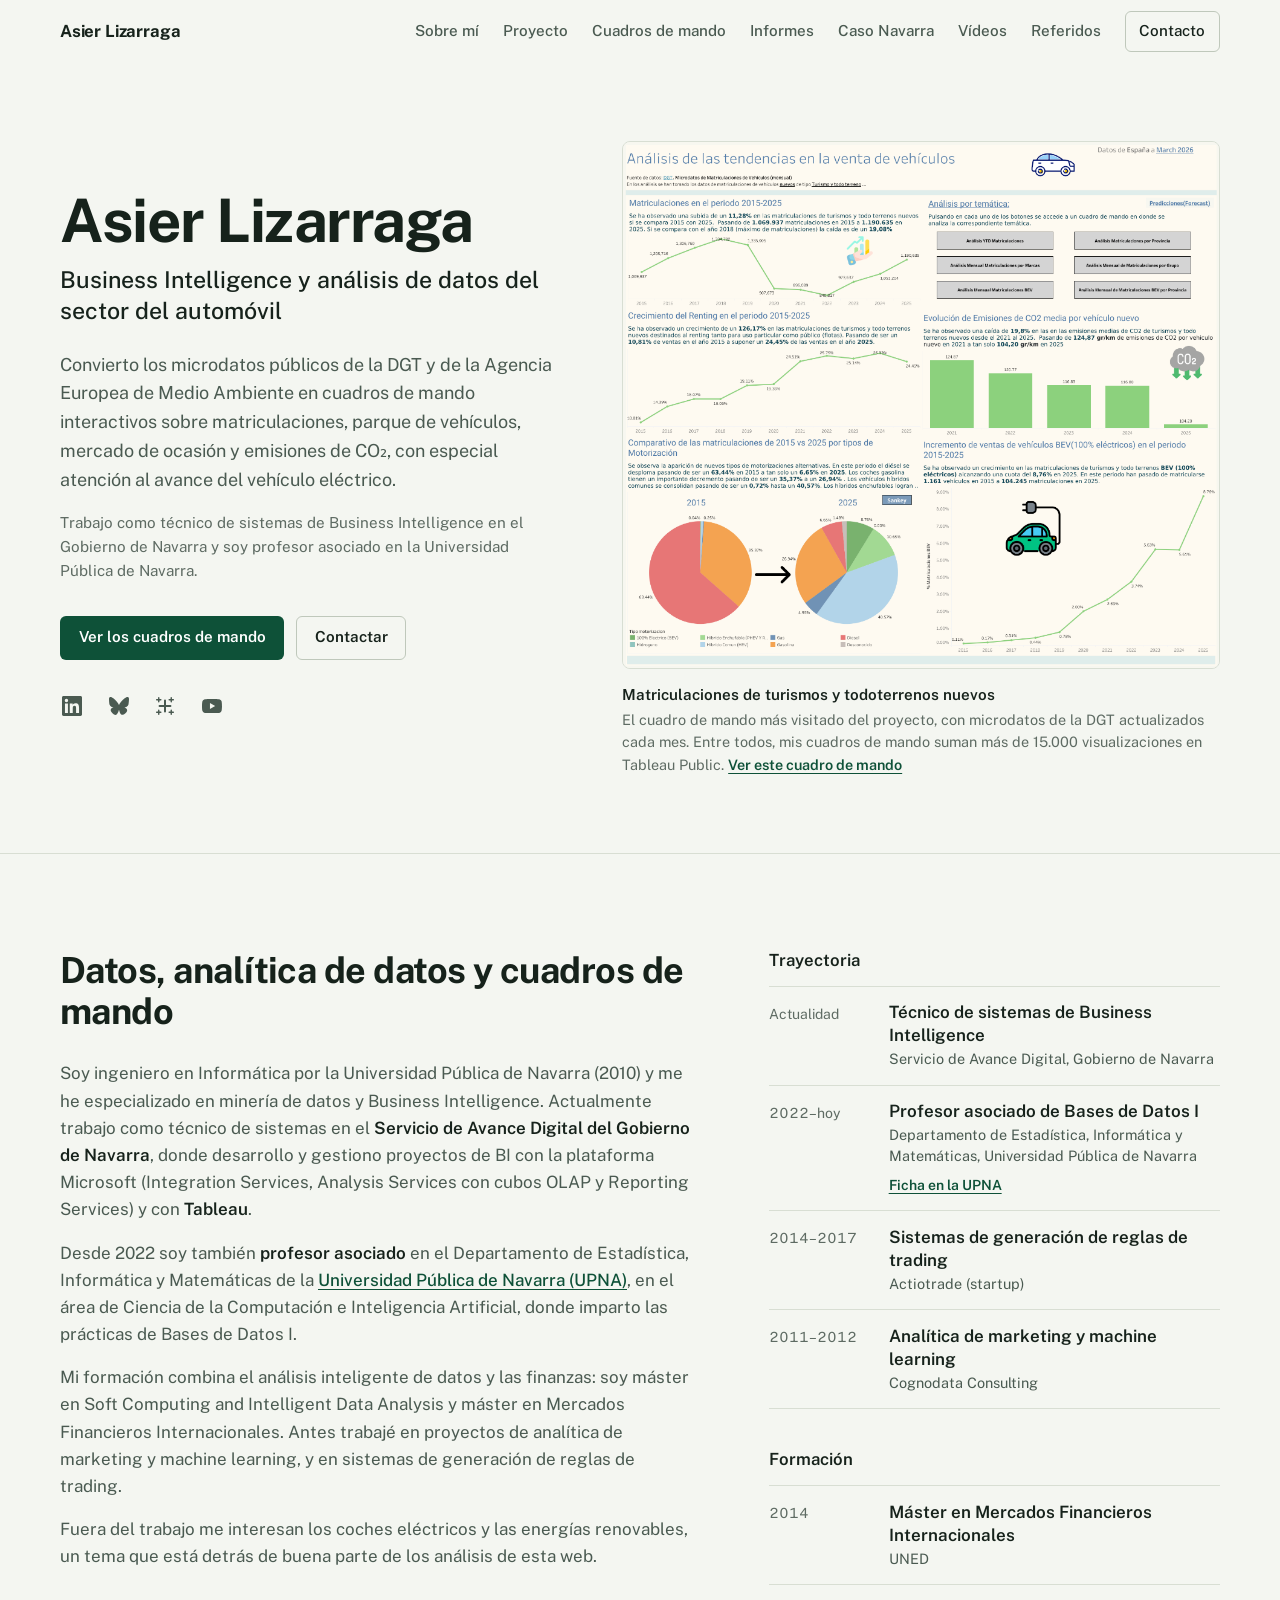
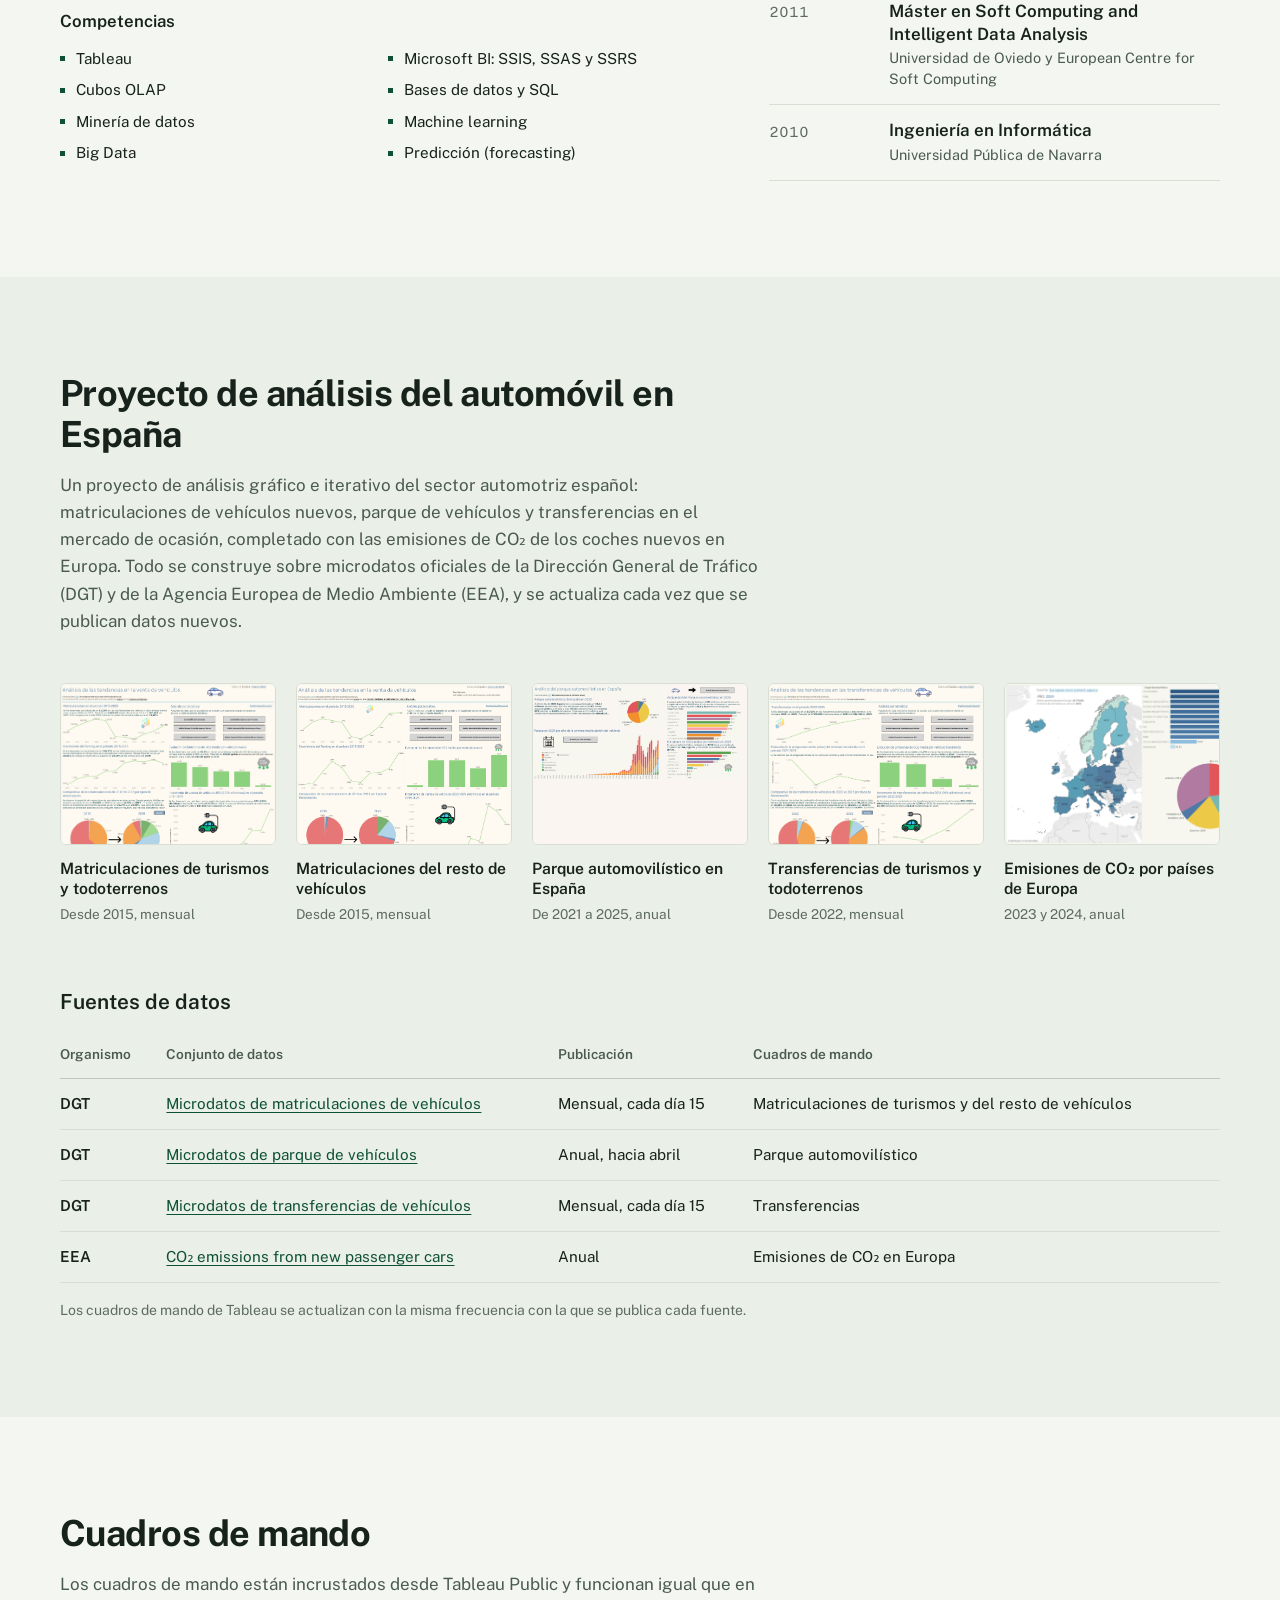
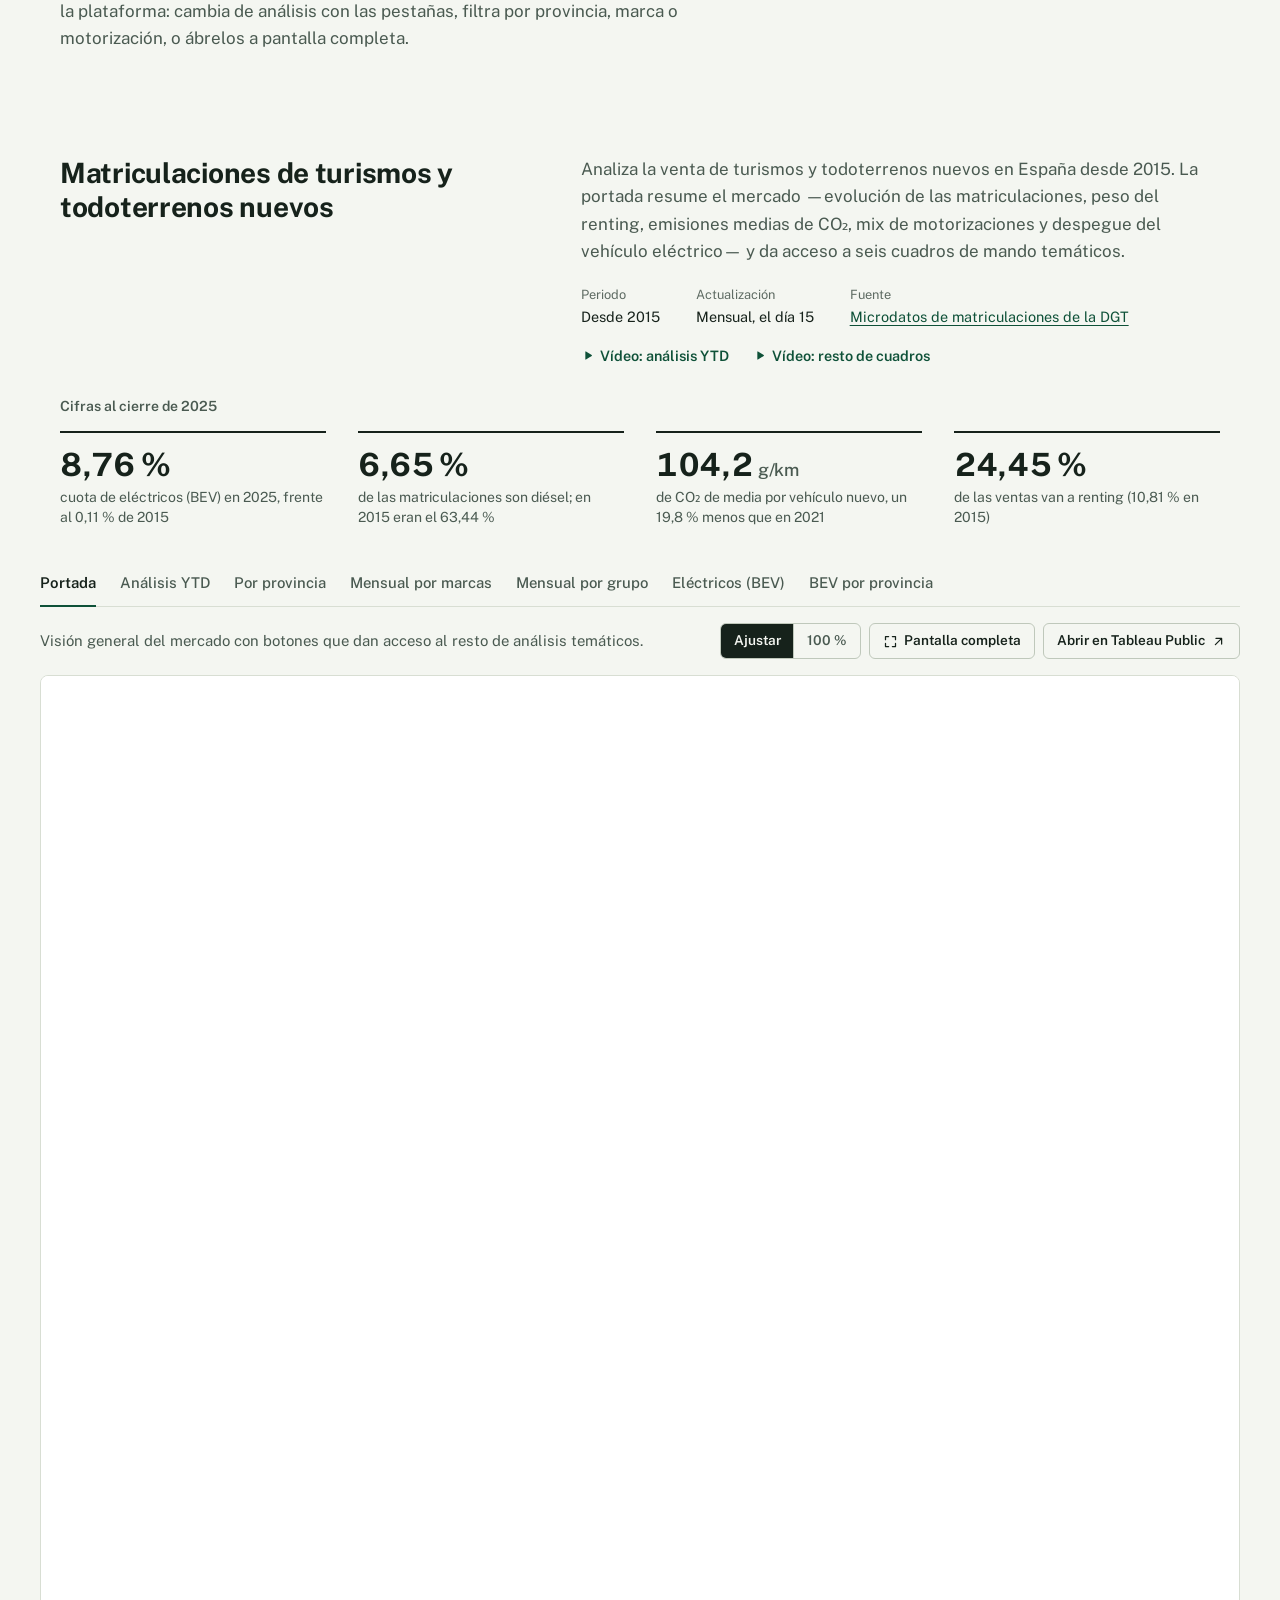
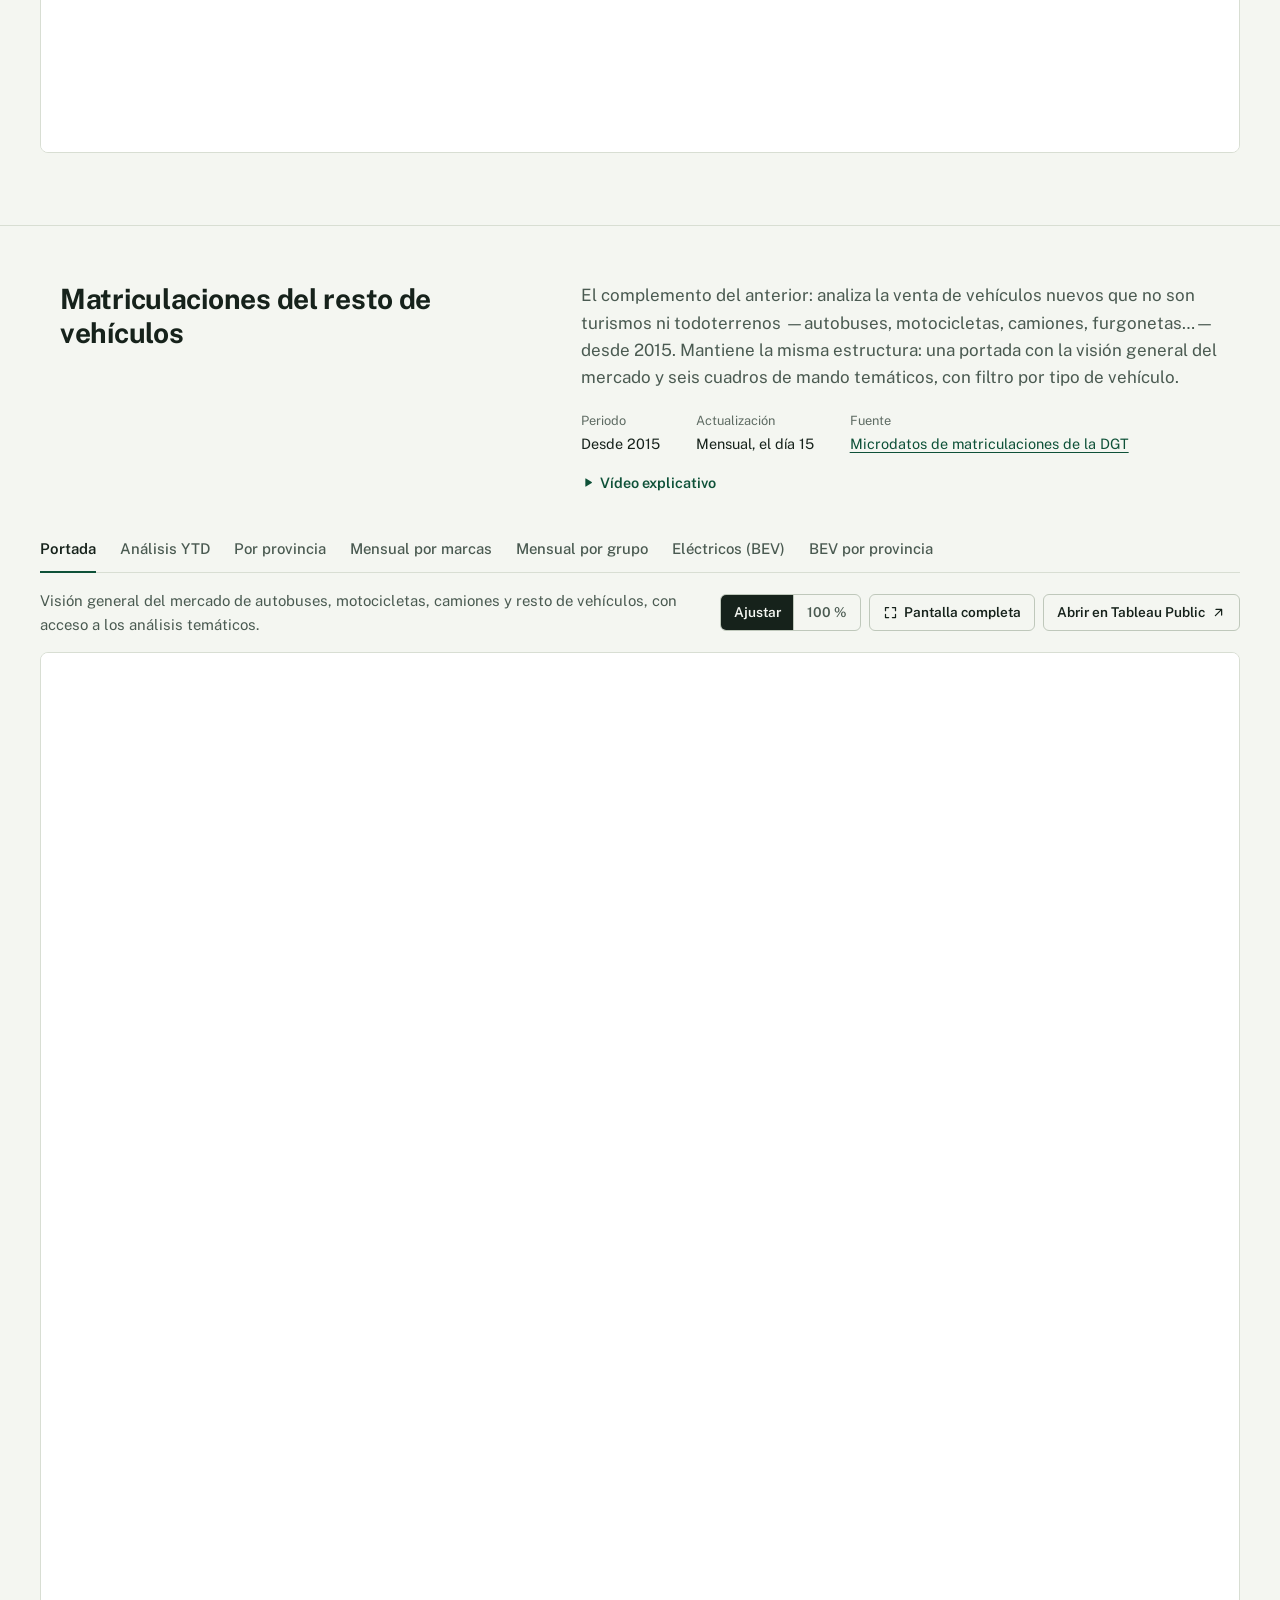
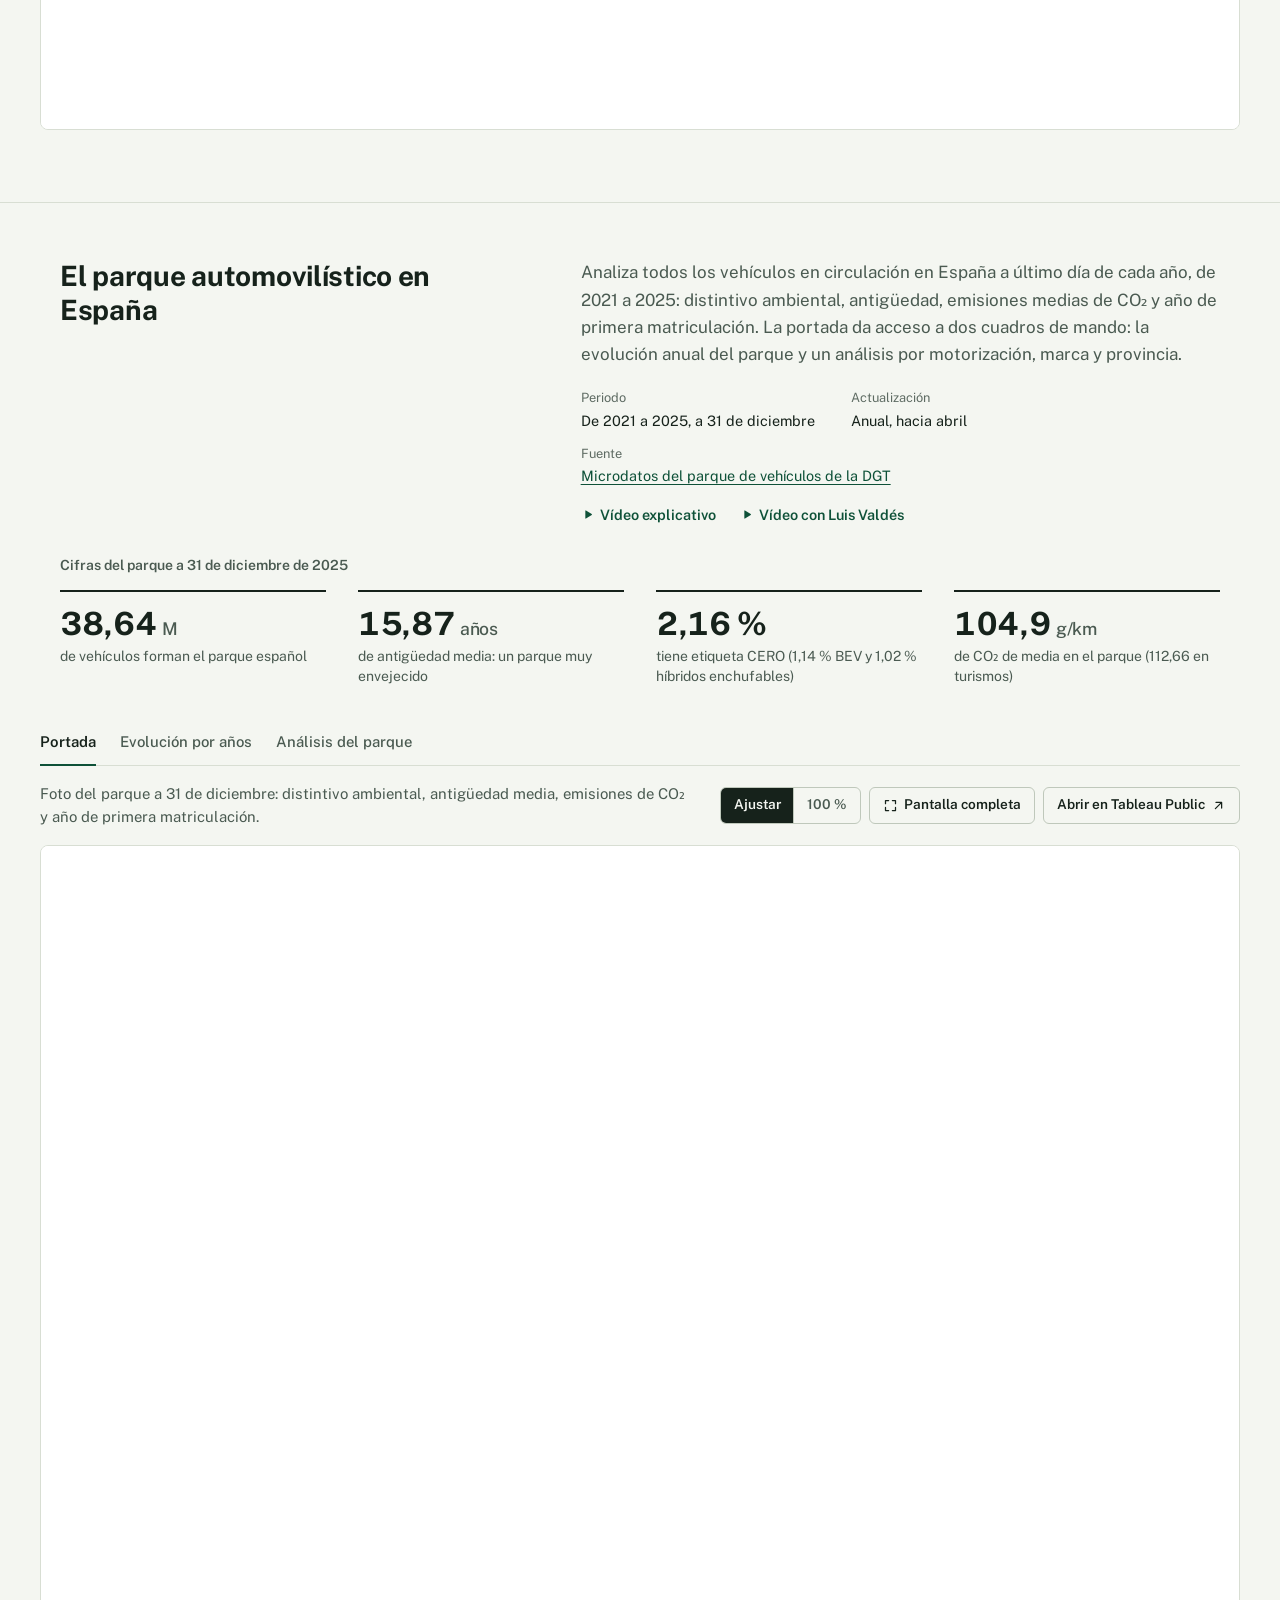
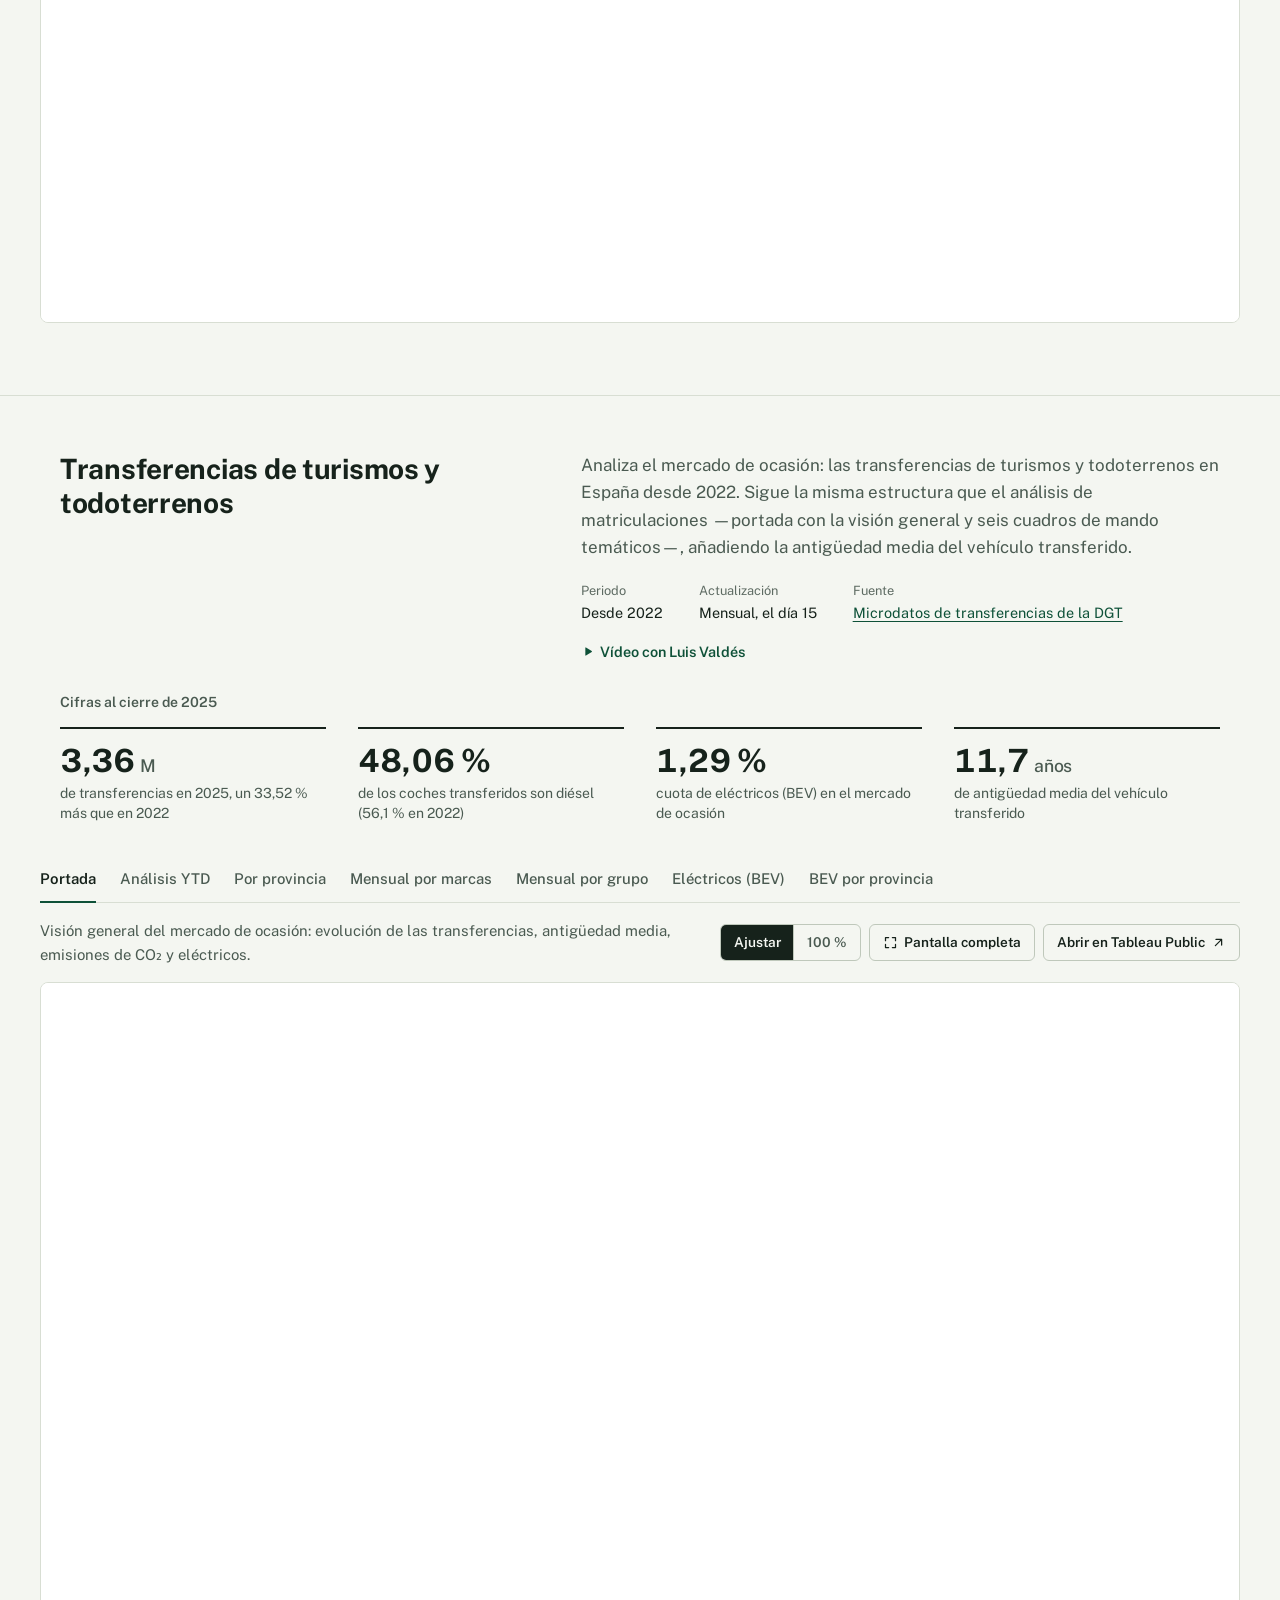
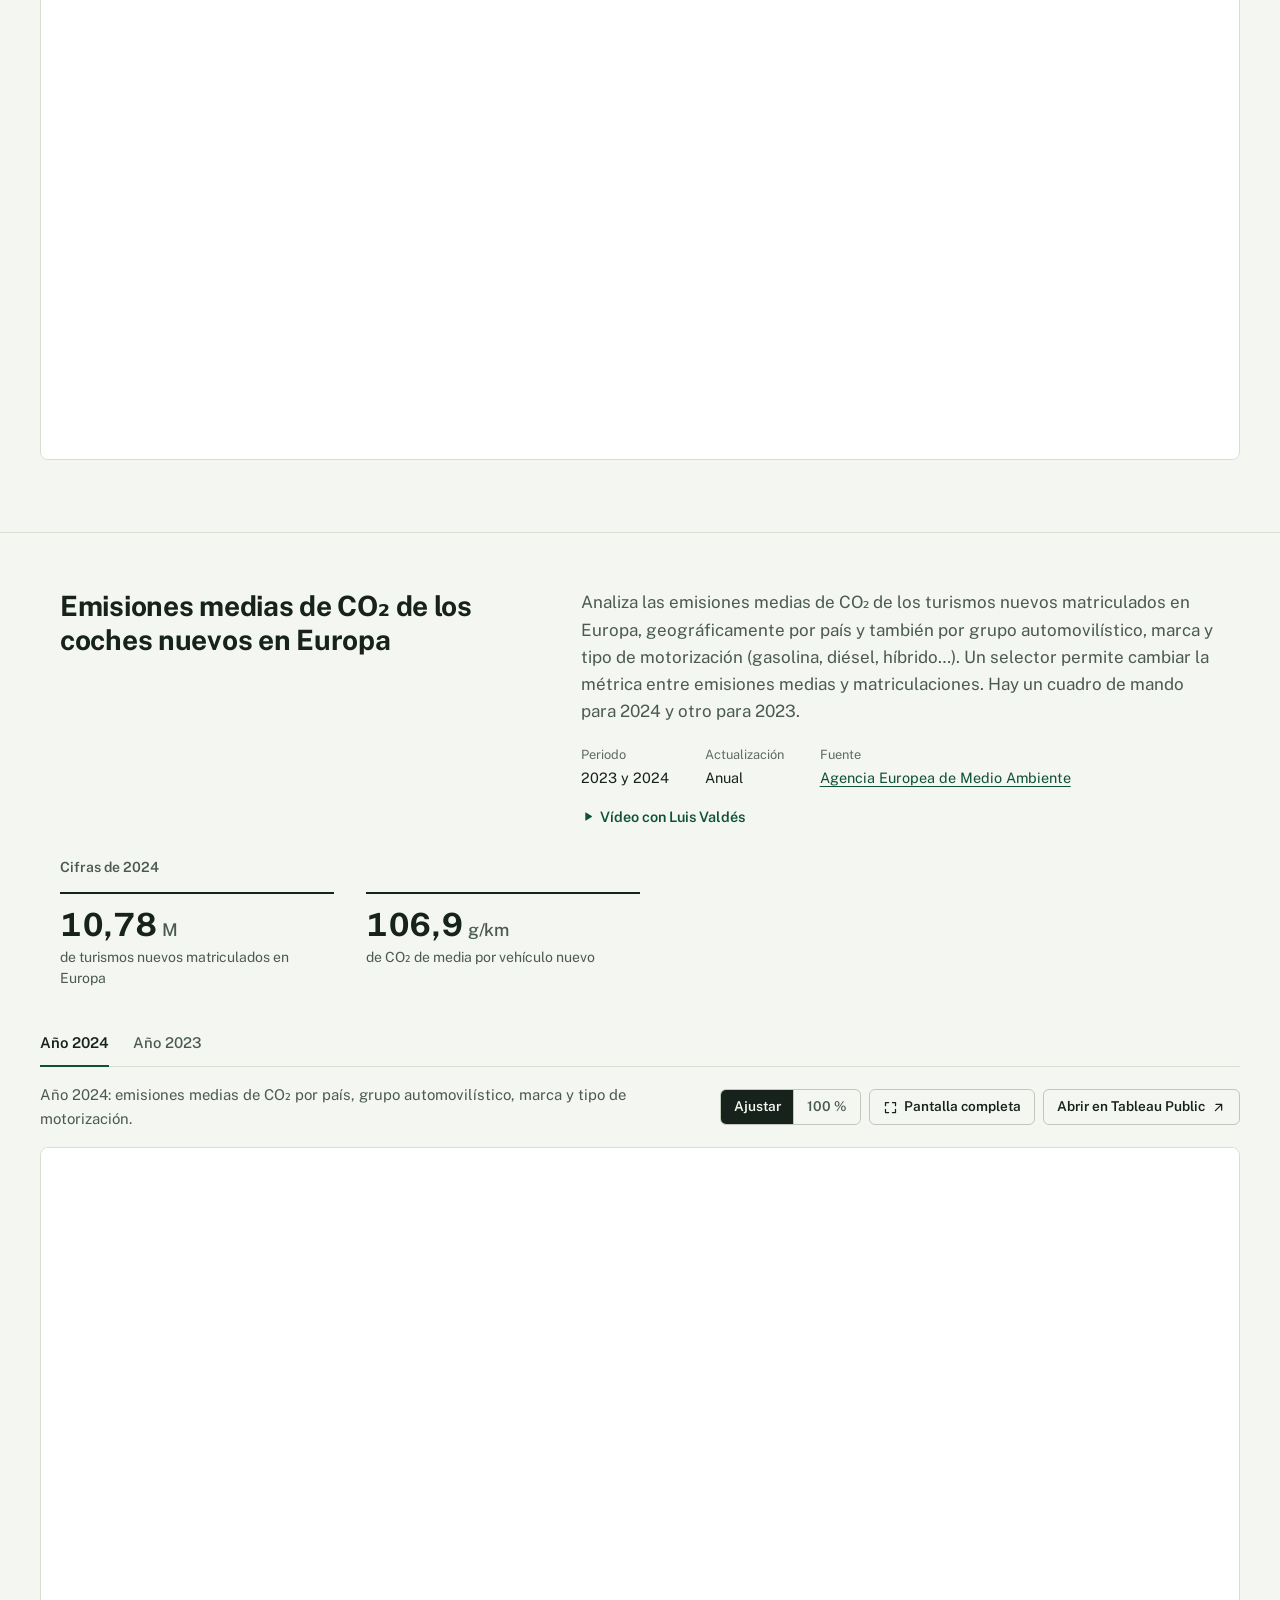
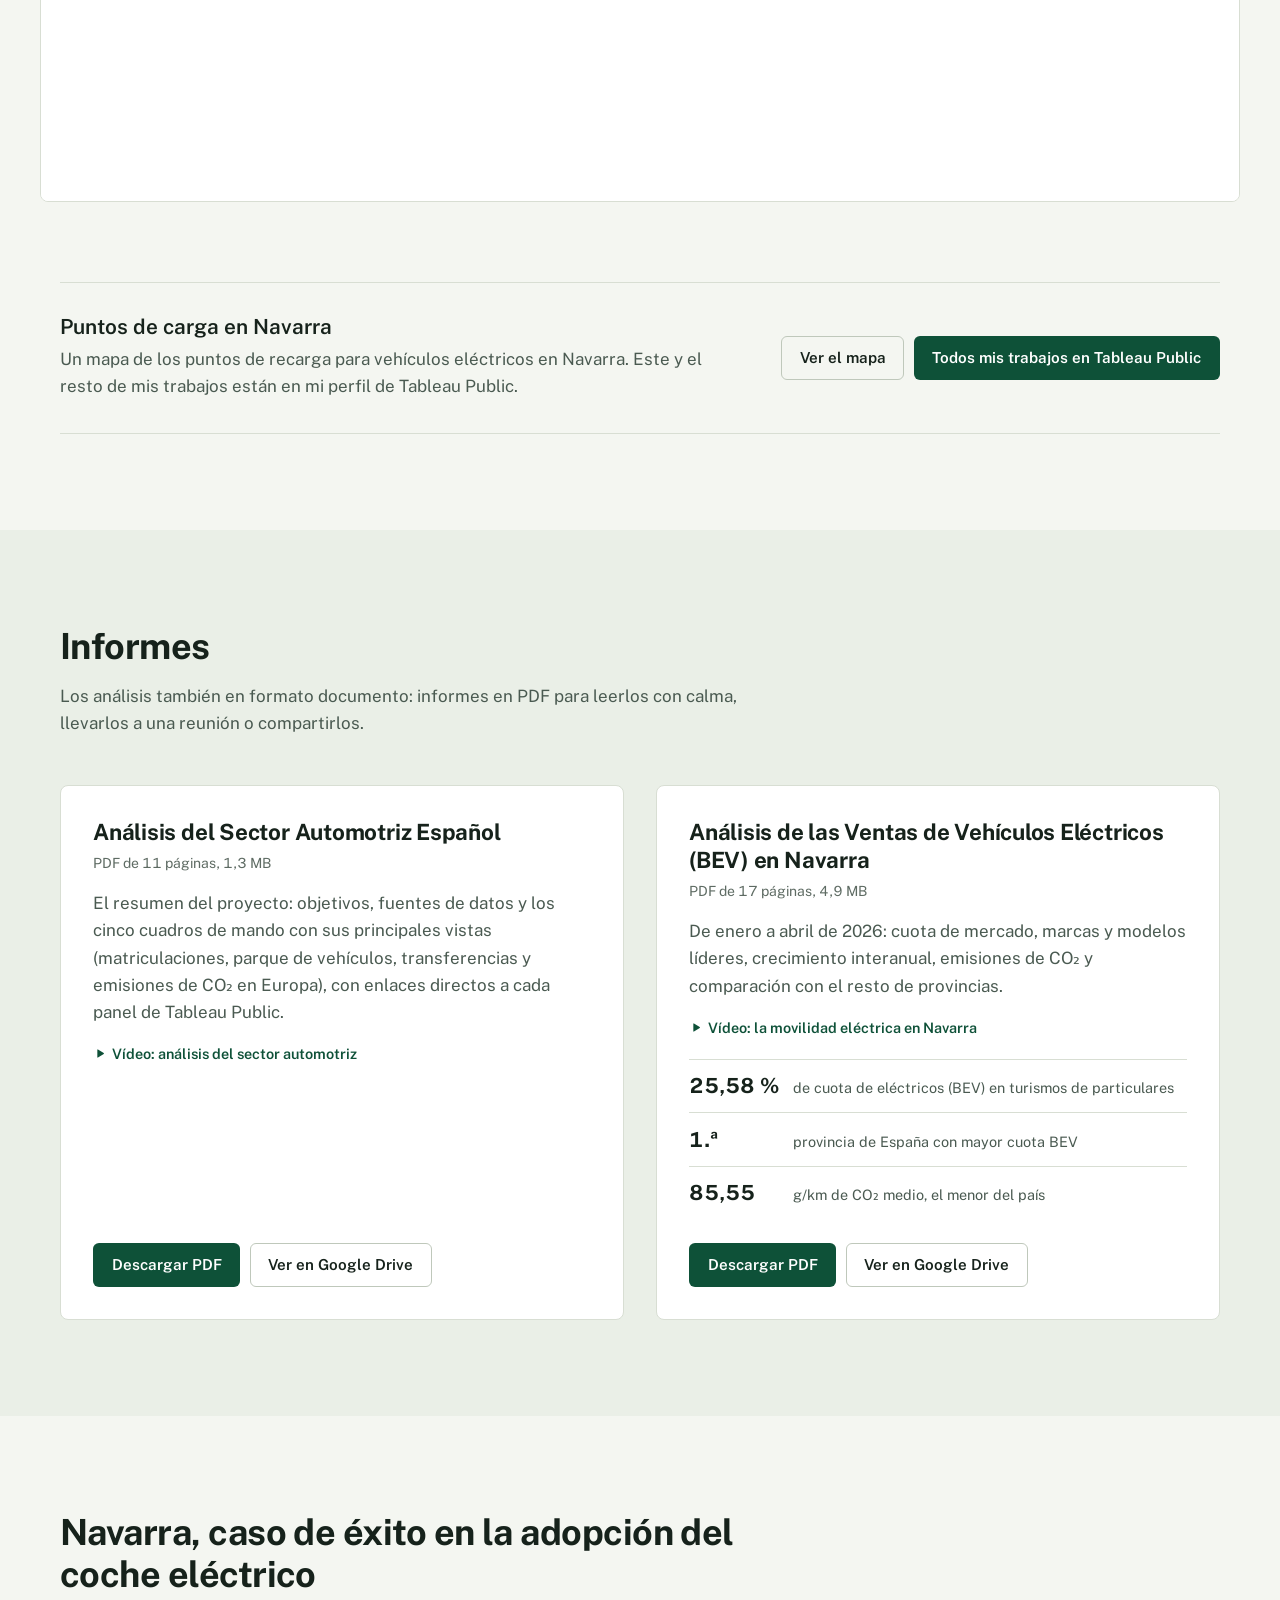
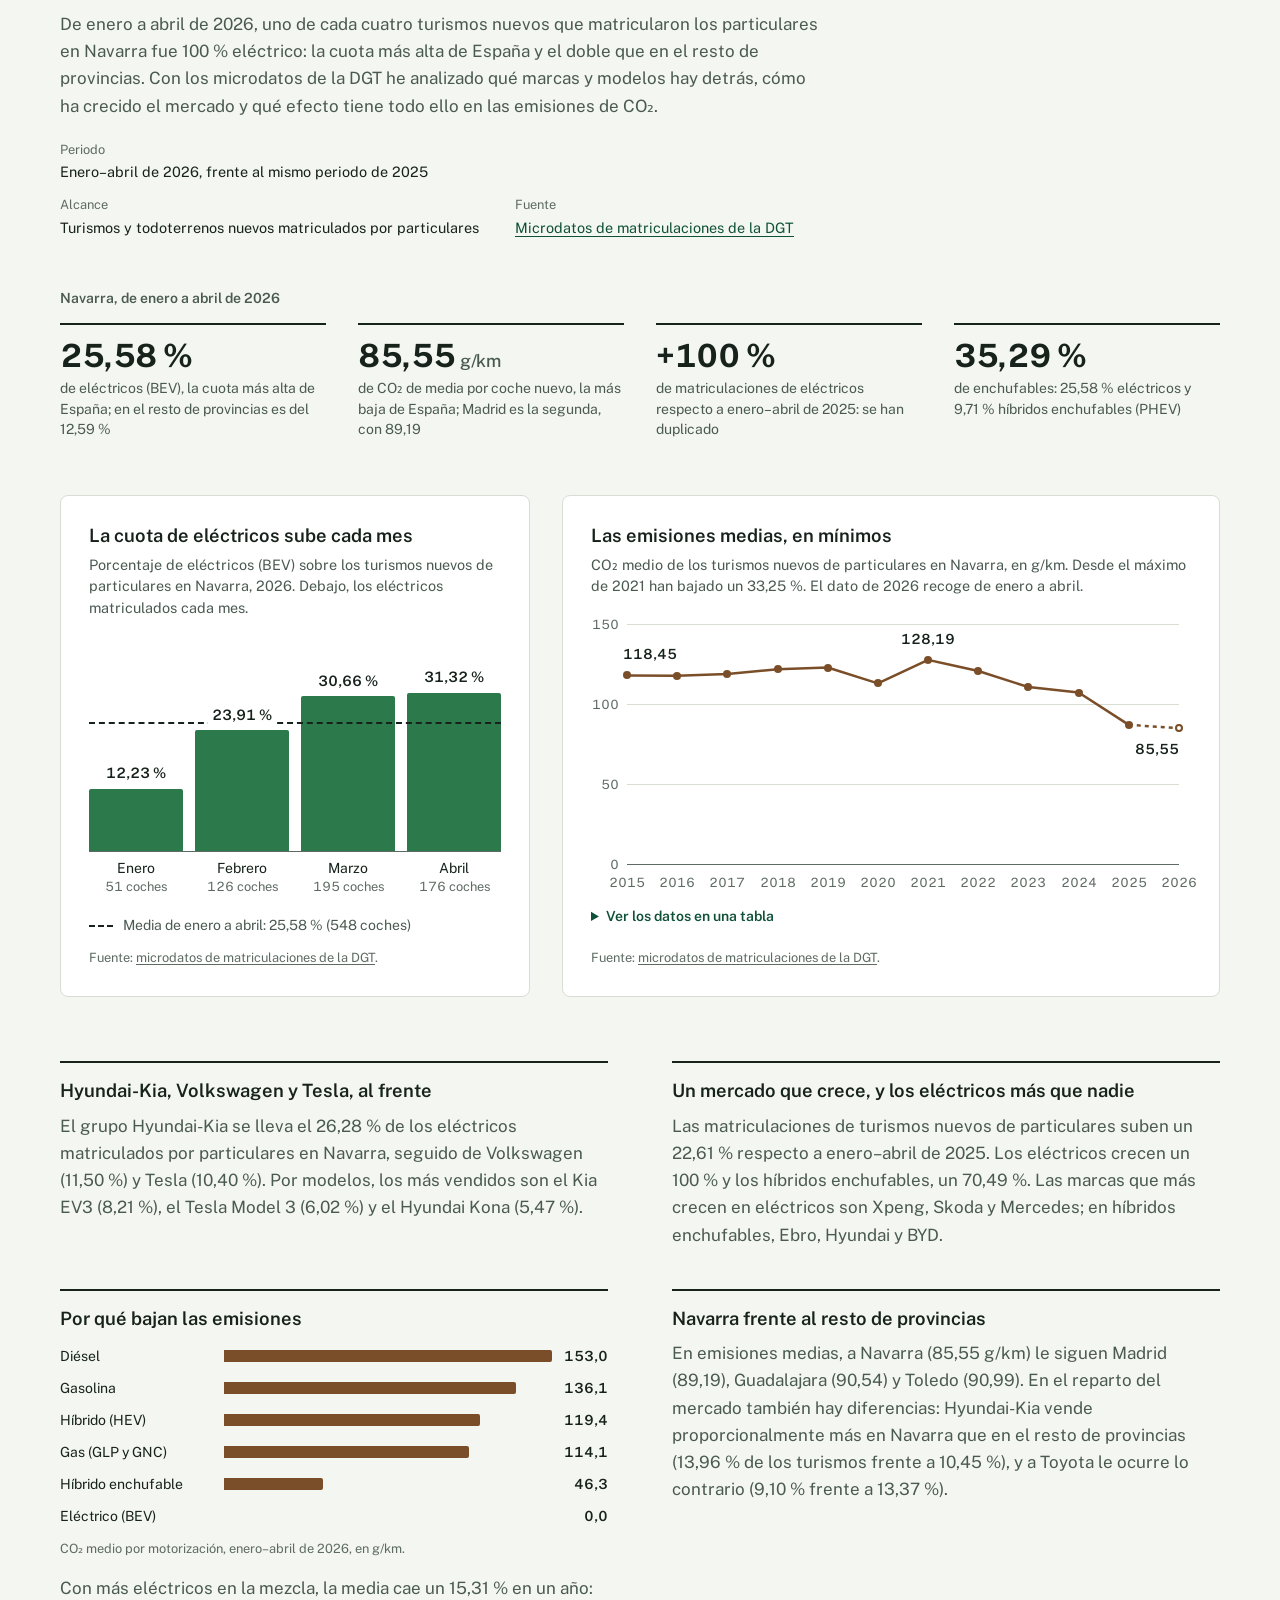
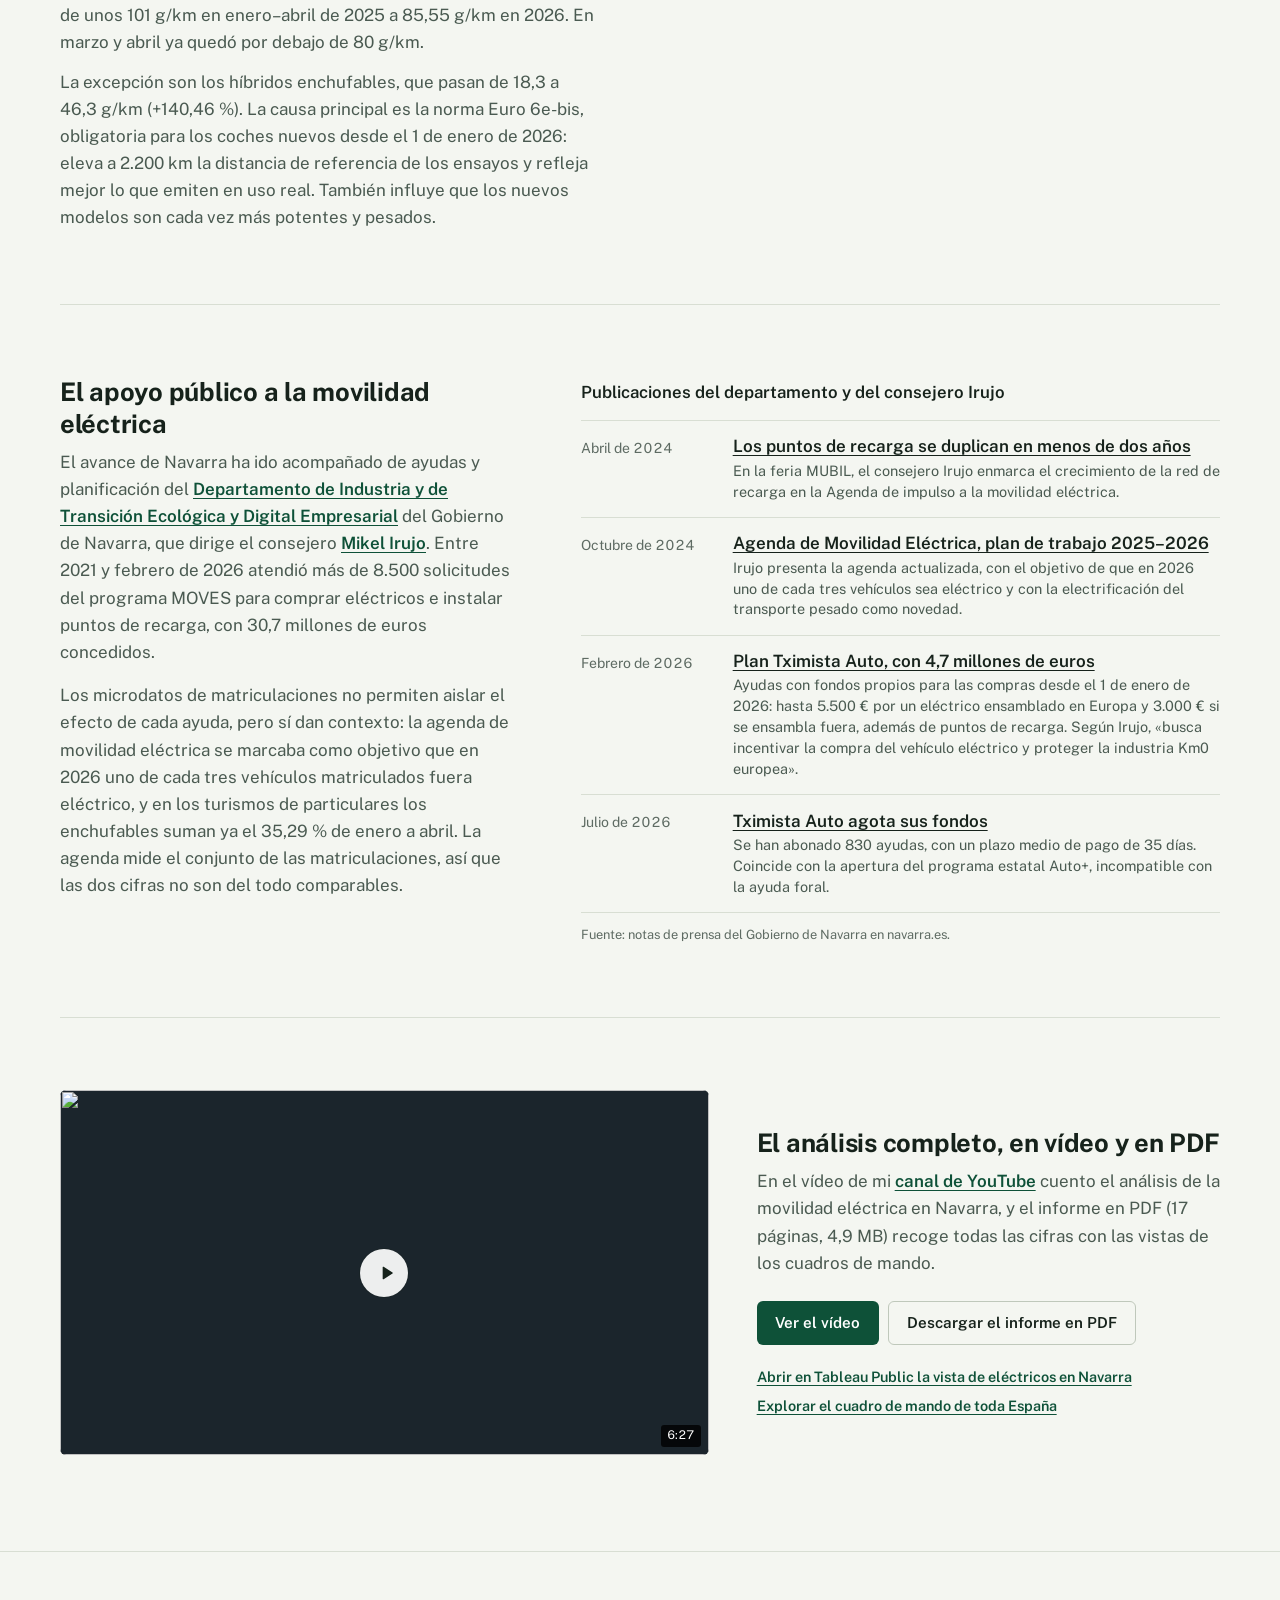
==== commit 8de87e97: "Añade el caso de éxito de Navarra en la adopción del coche eléctrico - Nueva sección «Caso Navarra»," ====
--- a/index.html
+++ b/index.html
@@ -3,20 +3,112 @@
 <head>
   <meta charset="utf-8">
   <meta name="viewport" content="width=device-width, initial-scale=1">
-  <title>Asier Lizarraga · Business Intelligence y análisis de datos</title>
+  <title>Asier Lizarraga | Business Intelligence y análisis de datos</title>
   <meta name="description" content="Portfolio de Asier Lizarraga, ingeniero informático especializado en minería de datos y Business Intelligence. Cuadros de mando interactivos en Tableau Public sobre el sector del automóvil en España y Europa.">
   <meta name="author" content="Asier Lizarraga">
-  <meta property="og:type" content="website">
-  <meta property="og:title" content="Asier Lizarraga · Business Intelligence y análisis de datos">
+  <link rel="canonical" href="https://asierlizarraga.github.io/">
+  <meta name="robots" content="index, follow, max-image-preview:large, max-snippet:-1">
+  <meta property="og:type" content="profile">
+  <meta property="og:site_name" content="Asier Lizarraga">
+  <meta property="og:locale" content="es_ES">
+  <meta property="og:url" content="https://asierlizarraga.github.io/">
+  <meta property="og:title" content="Asier Lizarraga | Business Intelligence y análisis de datos">
   <meta property="og:description" content="Cuadros de mando interactivos en Tableau Public sobre matriculaciones, parque, transferencias y emisiones de CO₂ de vehículos.">
-  <meta name="theme-color" content="#f6f3ec" media="(prefers-color-scheme: light)">
-  <meta name="theme-color" content="#0f1519" media="(prefers-color-scheme: dark)">
-  <link rel="icon" href="data:image/svg+xml,%3Csvg xmlns='http://www.w3.org/2000/svg' viewBox='0 0 64 64'%3E%3Crect width='64' height='64' rx='14' fill='%23157a55'/%3E%3Ctext x='32' y='42' font-family='Georgia,serif' font-size='28' fill='%23fff' text-anchor='middle'%3EAL%3C/text%3E%3C/svg%3E">
+  <meta property="og:image" content="https://asierlizarraga.github.io/img/og-asier-lizarraga.png">
+  <meta property="og:image:width" content="1200">
+  <meta property="og:image:height" content="630">
+  <meta property="og:image:alt" content="Asier Lizarraga | Business Intelligence y análisis de datos">
+  <meta property="profile:first_name" content="Asier">
+  <meta property="profile:last_name" content="Lizarraga">
+  <meta name="twitter:card" content="summary_large_image">
+  <meta name="twitter:title" content="Asier Lizarraga | Business Intelligence y análisis de datos">
+  <meta name="twitter:description" content="Cuadros de mando interactivos en Tableau Public sobre matriculaciones, parque, transferencias y emisiones de CO₂ de vehículos.">
+  <meta name="twitter:image" content="https://asierlizarraga.github.io/img/og-asier-lizarraga.png">
+  <meta name="theme-color" content="#f4f6f1" media="(prefers-color-scheme: light)">
+  <meta name="theme-color" content="#101713" media="(prefers-color-scheme: dark)">
+  <link rel="icon" href="data:image/svg+xml,%3Csvg xmlns='http://www.w3.org/2000/svg' viewBox='0 0 64 64'%3E%3Crect width='64' height='64' rx='12' fill='%230e5138'/%3E%3Ctext x='32' y='42' font-family='Arial,Helvetica,sans-serif' font-weight='700' font-size='25' fill='%23fff' text-anchor='middle'%3EAL%3C/text%3E%3C/svg%3E">
   <link rel="preconnect" href="https://fonts.googleapis.com">
   <link rel="preconnect" href="https://fonts.gstatic.com" crossorigin>
   <link rel="preconnect" href="https://public.tableau.com">
-  <link href="https://fonts.googleapis.com/css2?family=Instrument+Serif:ital@0;1&family=Inter:wght@400;500;600;700&family=JetBrains+Mono:wght@400;500&display=swap" rel="stylesheet">
+  <link href="https://fonts.googleapis.com/css2?family=Public+Sans:ital,wght@0,400;0,500;0,600;0,700;1,400&display=swap" rel="stylesheet">
   <link rel="stylesheet" href="css/styles.css">
+
+  <script type="application/ld+json">
+  {
+    "@context": "https://schema.org",
+    "@graph": [
+      {
+        "@type": "Person",
+        "@id": "https://asierlizarraga.github.io/#asier-lizarraga",
+        "name": "Asier Lizarraga",
+        "givenName": "Asier",
+        "familyName": "Lizarraga",
+        "url": "https://asierlizarraga.github.io/",
+        "image": "https://asierlizarraga.github.io/img/og-asier-lizarraga.png",
+        "email": "mailto:asierlizarraga@gmail.com",
+        "jobTitle": ["Técnico de sistemas de Business Intelligence", "Profesor asociado"],
+        "description": "Ingeniero informático especializado en minería de datos y Business Intelligence. Publica cuadros de mando interactivos en Tableau Public sobre el sector del automóvil en España y Europa.",
+        "address": {
+          "@type": "PostalAddress",
+          "addressRegion": "Navarra",
+          "addressCountry": "ES"
+        },
+        "worksFor": [
+          {
+            "@type": "GovernmentOrganization",
+            "name": "Servicio de Avance Digital del Gobierno de Navarra",
+            "url": "https://www.navarra.es/"
+          },
+          {
+            "@type": "CollegeOrUniversity",
+            "name": "Universidad Pública de Navarra",
+            "url": "https://www.unavarra.es/"
+          }
+        ],
+        "alumniOf": [
+          { "@type": "CollegeOrUniversity", "name": "Universidad Pública de Navarra", "url": "https://www.unavarra.es/" },
+          { "@type": "CollegeOrUniversity", "name": "Universidad de Oviedo y European Centre for Soft Computing", "url": "https://www.uniovi.es/" },
+          { "@type": "CollegeOrUniversity", "name": "UNED", "url": "https://www.uned.es/" }
+        ],
+        "knowsAbout": [
+          "Business Intelligence",
+          "Minería de datos",
+          "Tableau",
+          "Microsoft BI (SSIS, SSAS, SSRS)",
+          "Cubos OLAP",
+          "SQL y bases de datos",
+          "Machine learning",
+          "Visualización de datos",
+          "Matriculaciones de vehículos en España",
+          "Emisiones de CO2 de vehículos"
+        ],
+        "sameAs": [
+          "https://www.linkedin.com/in/asierlizarraga/",
+          "https://public.tableau.com/app/profile/asierlizarraga/vizzes",
+          "https://bsky.app/profile/asierliz.bsky.social",
+          "https://www.youtube.com/playlist?list=PL2wv0OdWro0Xp1sH6f6H16GAOawf7PDQj",
+          "https://github.com/AsierLizarraga",
+          "https://www.unavarra.es/pdi/?uid=812558&dato=descripcion"
+        ]
+      },
+      {
+        "@type": "WebSite",
+        "@id": "https://asierlizarraga.github.io/#website",
+        "url": "https://asierlizarraga.github.io/",
+        "name": "Asier Lizarraga | Business Intelligence y análisis de datos",
+        "inLanguage": "es-ES",
+        "publisher": { "@id": "https://asierlizarraga.github.io/#asier-lizarraga" }
+      },
+      {
+        "@type": "ProfilePage",
+        "url": "https://asierlizarraga.github.io/",
+        "name": "Asier Lizarraga | Business Intelligence y análisis de datos",
+        "isPartOf": { "@id": "https://asierlizarraga.github.io/#website" },
+        "mainEntity": { "@id": "https://asierlizarraga.github.io/#asier-lizarraga" }
+      }
+    ]
+  }
+  </script>
 </head>
 <body>
 
@@ -27,33 +119,20 @@
   <symbol id="i-youtube" viewBox="0 0 24 24"><path fill="currentColor" d="M23.498 6.186a3.016 3.016 0 0 0-2.122-2.136C19.505 3.545 12 3.545 12 3.545s-7.505 0-9.377.505A3.017 3.017 0 0 0 .502 6.186C0 8.07 0 12 0 12s0 3.93.502 5.814a3.016 3.016 0 0 0 2.122 2.136c1.871.505 9.376.505 9.376.505s7.505 0 9.377-.505a3.015 3.015 0 0 0 2.122-2.136C24 15.93 24 12 24 12s0-3.93-.502-5.814zM9.545 15.568V8.432L15.818 12l-6.273 3.568z"/></symbol>
   <symbol id="i-tableau" viewBox="0 0 24 24"><g fill="none" stroke="currentColor" stroke-linecap="round"><path stroke-width="2.4" d="M12 5.5v13M5.5 12h13"/><path stroke-width="1.7" d="M4.5 2v5M2 4.5h5M19.5 2v5M17 4.5h5M4.5 17v5M2 19.5h5M19.5 17v5M17 19.5h5"/></g></symbol>
   <symbol id="i-ext" viewBox="0 0 24 24"><path fill="none" stroke="currentColor" stroke-width="2" stroke-linecap="round" stroke-linejoin="round" d="M7 17 17 7M8 7h9v9"/></symbol>
-  <symbol id="i-arrow-down" viewBox="0 0 24 24"><path fill="none" stroke="currentColor" stroke-width="2" stroke-linecap="round" stroke-linejoin="round" d="M12 5v14M6 13l6 6 6-6"/></symbol>
-  <symbol id="i-arrow-right" viewBox="0 0 24 24"><path fill="none" stroke="currentColor" stroke-width="2" stroke-linecap="round" stroke-linejoin="round" d="M5 12h14M13 6l6 6-6 6"/></symbol>
   <symbol id="i-play" viewBox="0 0 24 24"><path fill="currentColor" d="M8 5.2v13.6a.8.8 0 0 0 1.2.7l10.6-6.8a.8.8 0 0 0 0-1.4L9.2 4.5A.8.8 0 0 0 8 5.2z"/></symbol>
   <symbol id="i-expand" viewBox="0 0 24 24"><path fill="none" stroke="currentColor" stroke-width="2" stroke-linecap="round" stroke-linejoin="round" d="M4 9V4h5M20 9V4h-5M4 15v5h5M20 15v5h-5"/></symbol>
   <symbol id="i-close" viewBox="0 0 24 24"><path fill="none" stroke="currentColor" stroke-width="2" stroke-linecap="round" d="M6 6l12 12M18 6 6 18"/></symbol>
   <symbol id="i-menu" viewBox="0 0 24 24"><path fill="none" stroke="currentColor" stroke-width="2" stroke-linecap="round" d="M4 7h16M4 12h16M4 17h16"/></symbol>
-  <symbol id="i-calendar" viewBox="0 0 24 24"><g fill="none" stroke="currentColor" stroke-width="1.8" stroke-linecap="round"><rect x="3.5" y="5" width="17" height="15" rx="2.5"/><path d="M3.5 10h17M8 3v4M16 3v4"/></g></symbol>
-  <symbol id="i-refresh" viewBox="0 0 24 24"><g fill="none" stroke="currentColor" stroke-width="1.8" stroke-linecap="round" stroke-linejoin="round"><path d="M20 12a8 8 0 1 1-2.34-5.66"/><path d="M20 4v5h-5"/></g></symbol>
-  <symbol id="i-database" viewBox="0 0 24 24"><g fill="none" stroke="currentColor" stroke-width="1.8"><ellipse cx="12" cy="6" rx="7" ry="3"/><path d="M5 6v12c0 1.66 3.13 3 7 3s7-1.34 7-3V6M5 12c0 1.66 3.13 3 7 3s7-1.34 7-3"/></g></symbol>
   <symbol id="i-mail" viewBox="0 0 24 24"><g fill="none" stroke="currentColor" stroke-width="1.8" stroke-linecap="round" stroke-linejoin="round"><rect x="3" y="5" width="18" height="14" rx="2.5"/><path d="m3.5 6.5 8.5 6 8.5-6"/></g></symbol>
   <symbol id="i-copy" viewBox="0 0 24 24"><g fill="none" stroke="currentColor" stroke-width="1.8" stroke-linejoin="round"><rect x="8.5" y="8.5" width="12" height="12" rx="2.5"/><path d="M15.5 8.5v-3a2 2 0 0 0-2-2h-8a2 2 0 0 0-2 2v8a2 2 0 0 0 2 2h3"/></g></symbol>
   <symbol id="i-check" viewBox="0 0 24 24"><path fill="none" stroke="currentColor" stroke-width="2.2" stroke-linecap="round" stroke-linejoin="round" d="M5 12.5l4.5 4.5L19 7.5"/></symbol>
-  <symbol id="i-car" viewBox="0 0 24 24"><g fill="none" stroke="currentColor" stroke-width="1.8" stroke-linecap="round" stroke-linejoin="round"><path d="M5 17H3.5a1 1 0 0 1-1-1v-3.2a2 2 0 0 1 .6-1.4L5 9.5l1.6-3.2A2 2 0 0 1 8.4 5h7.2a2 2 0 0 1 1.8 1.3L19 9.5l1.9 1.9a2 2 0 0 1 .6 1.4V16a1 1 0 0 1-1 1H19M5 9.5h14M9.5 17h5"/><circle cx="7.5" cy="17" r="2"/><circle cx="16.5" cy="17" r="2"/></g></symbol>
-  <symbol id="i-sun" viewBox="0 0 24 24"><g fill="none" stroke="currentColor" stroke-width="1.8" stroke-linecap="round"><circle cx="12" cy="12" r="4"/><path d="M12 2.5v2M12 19.5v2M4.6 4.6 6 6M18 18l1.4 1.4M2.5 12h2M19.5 12h2M4.6 19.4 6 18M18 6l1.4-1.4"/></g></symbol>
-  <symbol id="i-doc" viewBox="0 0 24 24"><g fill="none" stroke="currentColor" stroke-width="1.8" stroke-linecap="round" stroke-linejoin="round"><path d="M14 3H7a2 2 0 0 0-2 2v14a2 2 0 0 0 2 2h10a2 2 0 0 0 2-2V8z"/><path d="M14 3v5h5M9 13h6M9 17h4"/></g></symbol>
-  <symbol id="i-download" viewBox="0 0 24 24"><path fill="none" stroke="currentColor" stroke-width="2" stroke-linecap="round" stroke-linejoin="round" d="M12 4v11M7 10l5 5 5-5M5 20h14"/></symbol>
-  <symbol id="i-pin" viewBox="0 0 24 24"><g fill="none" stroke="currentColor" stroke-width="1.8"><path d="M12 21s-6.5-5.6-6.5-10.5a6.5 6.5 0 0 1 13 0C18.5 15.4 12 21 12 21z"/><circle cx="12" cy="10.5" r="2.3"/></g></symbol>
 </svg>
 
 <a class="skip-link" href="#contenido">Saltar al contenido</a>
 
 <header class="site-header" data-header>
   <div class="wrap site-header__inner">
-    <a class="brand" href="#inicio" aria-label="Asier Lizarraga, inicio">
-      <span class="brand__mark" aria-hidden="true">AL</span>
-      <span class="brand__name">Asier Lizarraga</span>
-    </a>
+    <a class="brand" href="#inicio">Asier Lizarraga</a>
     <button class="nav-toggle" type="button" aria-expanded="false" aria-controls="site-nav" data-nav-toggle>
       <svg aria-hidden="true"><use href="#i-menu"/></svg>
       <span class="visually-hidden">Abrir menú</span>
@@ -63,6 +142,7 @@
       <a href="#proyecto">Proyecto</a>
       <a href="#cuadros">Cuadros de mando</a>
       <a href="#informes">Informes</a>
+      <a href="#navarra">Caso Navarra</a>
       <a href="#videos">Vídeos</a>
       <a href="#referidos">Referidos</a>
       <a href="#contacto" class="site-nav__cta">Contacto</a>
@@ -72,63 +152,43 @@
 
 <main id="contenido">
 
-  <!-- ============ HERO ============ -->
+  <!-- ============ PORTADA ============ -->
   <section class="hero" id="inicio">
     <div class="wrap hero__grid">
       <div class="hero__text">
-        <p class="eyebrow">Business Intelligence · Análisis de datos · Navarra</p>
-        <h1 class="hero__title">Asier Lizarraga</h1>
+        <h1 class="hero__name">Asier Lizarraga</h1>
+        <p class="hero__role">Business Intelligence y análisis de datos del sector del automóvil</p>
         <p class="hero__lead">
-          Ingeniero informático especializado en <strong>minería de datos</strong> y <strong>Business Intelligence</strong>.
-          Transformo los microdatos públicos de la DGT y de la Agencia Europea de Medio Ambiente en
-          cuadros de mando interactivos que explican cómo se mueve el mercado del automóvil.
+          Convierto los microdatos públicos de la DGT y de la Agencia Europea de Medio Ambiente en cuadros de mando
+          interactivos sobre matriculaciones, parque de vehículos, mercado de ocasión y emisiones de CO₂, con especial
+          atención al avance del vehículo eléctrico.
+        </p>
+        <p class="hero__cred">
+          Trabajo como técnico de sistemas de Business Intelligence en el Gobierno de Navarra y soy profesor asociado
+          en la Universidad Pública de Navarra.
         </p>
         <div class="hero__actions">
-          <a class="btn btn--primary" href="#cuadros">
-            Explorar los cuadros de mando
-            <svg aria-hidden="true"><use href="#i-arrow-down"/></svg>
-          </a>
-          <a class="btn btn--ghost" href="https://public.tableau.com/app/profile/asierlizarraga/vizzes" target="_blank" rel="noopener">
-            <svg aria-hidden="true"><use href="#i-tableau"/></svg>
-            Tableau Public
-          </a>
-        </div>
-        <ul class="social" aria-label="Redes">
-          <li><a href="https://www.linkedin.com/in/asierlizarraga/" target="_blank" rel="noopener" aria-label="LinkedIn"><svg aria-hidden="true"><use href="#i-linkedin"/></svg></a></li>
-          <li><a href="https://bsky.app/profile/asierliz.bsky.social" target="_blank" rel="noopener" aria-label="Bluesky"><svg aria-hidden="true"><use href="#i-bluesky"/></svg></a></li>
-          <li><a href="https://public.tableau.com/app/profile/asierlizarraga/vizzes" target="_blank" rel="noopener" aria-label="Tableau Public"><svg aria-hidden="true"><use href="#i-tableau"/></svg></a></li>
-          <li><a href="https://www.youtube.com/playlist?list=PL2wv0OdWro0Xp1sH6f6H16GAOawf7PDQj" target="_blank" rel="noopener" aria-label="YouTube"><svg aria-hidden="true"><use href="#i-youtube"/></svg></a></li>
+          <a class="btn btn--primary" href="#cuadros">Ver los cuadros de mando</a>
+          <a class="btn btn--ghost" href="#contacto">Contactar</a>
+        </div>
+        <ul class="social" aria-label="Perfiles">
+          <li><a href="https://www.linkedin.com/in/asierlizarraga/" target="_blank" rel="me noopener" aria-label="LinkedIn"><svg aria-hidden="true"><use href="#i-linkedin"/></svg></a></li>
+          <li><a href="https://bsky.app/profile/asierliz.bsky.social" target="_blank" rel="me noopener" aria-label="Bluesky"><svg aria-hidden="true"><use href="#i-bluesky"/></svg></a></li>
+          <li><a href="https://public.tableau.com/app/profile/asierlizarraga/vizzes" target="_blank" rel="me noopener" aria-label="Tableau Public"><svg aria-hidden="true"><use href="#i-tableau"/></svg></a></li>
+          <li><a href="https://www.youtube.com/playlist?list=PL2wv0OdWro0Xp1sH6f6H16GAOawf7PDQj" target="_blank" rel="me noopener" aria-label="YouTube"><svg aria-hidden="true"><use href="#i-youtube"/></svg></a></li>
         </ul>
       </div>
 
-      <div class="hero__visual">
-        <a class="window" href="#matriculaciones-turismos" aria-label="Ir al cuadro de mando de matriculaciones de turismos">
-          <span class="window__bar" aria-hidden="true">
-            <span class="window__dots"><i></i><i></i><i></i></span>
-            <span class="window__url">public.tableau.com/app/profile/asierlizarraga</span>
-          </span>
-          <img src="img/portada-matriculaciones-turismos.png" width="986" height="870"
-               alt="Portada del cuadro de mando de análisis de las tendencias en la venta de vehículos en España">
-        </a>
-        <div class="hero__avatar">
-          <span aria-hidden="true">AL</span>
-          <img src="https://cdn.bsky.app/img/avatar/plain/did:plc:lv24jdwspft3kmgih5a46ckm/bafkreidekd4o7rpi4wyzg2m7exektb7lhmhihnk2raxl2v7juetff7iifq"
-               alt="Foto de Asier Lizarraga" width="1000" height="1000" onerror="this.remove()">
-        </div>
-        <p class="hero__badge">
-          <span class="hero__badge-num">+15.000</span>
-          <span>visualizaciones en Tableau&nbsp;Public</span>
-        </p>
-      </div>
-    </div>
-
-    <div class="wrap">
-      <dl class="kpis">
-        <div class="kpi"><dt>Proyectos de análisis</dt><dd>5</dd></div>
-        <div class="kpi"><dt>Cuadros de mando interactivos</dt><dd>26</dd></div>
-        <div class="kpi"><dt>Años de matriculaciones analizados</dt><dd>2015–hoy</dd></div>
-        <div class="kpi"><dt>Actualización de los datos</dt><dd>Mensual</dd></div>
-      </dl>
+      <figure class="hero__work">
+        <img class="hero__shot" src="img/portada-matriculaciones-turismos.png" width="986" height="870" fetchpriority="high"
+             alt="Portada del cuadro de mando de matriculaciones de turismos y todoterrenos nuevos en España entre 2015 y 2025, con la evolución de las ventas, el renting, las emisiones medias de CO₂, los tipos de motorización y la cuota de eléctricos">
+        <figcaption>
+          <strong>Matriculaciones de turismos y todoterrenos nuevos</strong>
+          El cuadro de mando más visitado del proyecto, con microdatos de la DGT actualizados cada mes. Entre todos,
+          mis cuadros de mando suman más de 15.000 visualizaciones en Tableau Public.
+          <a href="#matriculaciones-turismos">Ver este cuadro de mando</a>
+        </figcaption>
+      </figure>
     </div>
   </section>
 
@@ -136,39 +196,44 @@
   <section class="section" id="sobre-mi" aria-labelledby="sobre-mi-title">
     <div class="wrap about">
       <div class="about__intro">
-        <p class="eyebrow">Sobre mí</p>
-        <h2 class="section__title" id="sobre-mi-title">Datos, <em>analítica de datos</em> y cuadros de mando</h2>
+        <div class="about__head">
+          <span class="portrait">
+            <img src="https://cdn.bsky.app/img/avatar/plain/did:plc:lv24jdwspft3kmgih5a46ckm/bafkreidekd4o7rpi4wyzg2m7exektb7lhmhihnk2raxl2v7juetff7iifq"
+                 alt="Foto de Asier Lizarraga" width="1000" height="1000" loading="lazy" onerror="this.parentNode.remove()">
+          </span>
+          <h2 class="section__title" id="sobre-mi-title">Datos, analítica de datos y cuadros de mando</h2>
+        </div>
         <div class="prose">
           <p>
             Soy ingeniero en Informática por la Universidad Pública de Navarra (2010) y me he especializado en
             minería de datos y Business Intelligence. Actualmente trabajo como técnico de sistemas en el
             <strong>Servicio de Avance Digital del Gobierno de Navarra</strong>, donde desarrollo y gestiono proyectos
-            de BI con la plataforma Microsoft —Integration Services, Analysis Services con cubos OLAP y
-            Reporting Services— y con <strong>Tableau</strong>.
+            de BI con la plataforma Microsoft (Integration Services, Analysis Services con cubos OLAP y
+            Reporting Services) y con <strong>Tableau</strong>.
           </p>
           <p>
             Desde 2022 soy también <strong>profesor asociado</strong> en el Departamento de Estadística, Informática y
             Matemáticas de la
             <a href="https://www.unavarra.es/pdi/?uid=812558&amp;dato=descripcion" target="_blank" rel="noopener">Universidad Pública de Navarra (UPNA)</a>,
             en el área de Ciencia de la Computación e Inteligencia Artificial, donde imparto las prácticas de
-            <em>Bases de Datos I</em>.
+            Bases de Datos I.
           </p>
           <p>
-            Mi formación combina el análisis inteligente de datos y las finanzas: soy Máster en Soft Computing and
-            Intelligent Data Analysis y Máster en Mercados Financieros Internacionales. Antes trabajé en proyectos de
+            Mi formación combina el análisis inteligente de datos y las finanzas: soy máster en Soft Computing and
+            Intelligent Data Analysis y máster en Mercados Financieros Internacionales. Antes trabajé en proyectos de
             analítica de marketing y machine learning, y en sistemas de generación de reglas de trading.
           </p>
           <p>
-            Fuera del trabajo me apasionan los <strong>coches eléctricos y las energías renovables</strong>, una
-            afición que se nota en los análisis que encontrarás en esta web.
-          </p>
-        </div>
-        <ul class="chips" aria-label="Competencias">
+            Fuera del trabajo me interesan los coches eléctricos y las energías renovables, un tema que está detrás
+            de buena parte de los análisis de esta web.
+          </p>
+        </div>
+
+        <h3 class="subhead">Competencias</h3>
+        <ul class="skills">
           <li>Tableau</li>
-          <li>Microsoft BI</li>
-          <li>SSIS</li>
-          <li>SSAS · cubos OLAP</li>
-          <li>SSRS</li>
+          <li>Microsoft BI: SSIS, SSAS y SSRS</li>
+          <li>Cubos OLAP</li>
           <li>Bases de datos y SQL</li>
           <li>Minería de datos</li>
           <li>Machine learning</li>
@@ -178,47 +243,61 @@
       </div>
 
       <div class="about__cv">
-        <h3 class="cv__title">Trayectoria</h3>
-        <ol class="timeline">
+        <h3 class="subhead">Trayectoria</h3>
+        <ol class="cv">
           <li>
-            <span class="timeline__when">Actualidad</span>
-            <strong>Técnico de sistemas · Business Intelligence</strong>
-            <span>Gobierno de Navarra · Servicio de Avance Digital</span>
+            <span class="cv__when">Actualidad</span>
+            <div class="cv__what">
+              <strong>Técnico de sistemas de Business Intelligence</strong>
+              <span>Servicio de Avance Digital, Gobierno de Navarra</span>
+            </div>
           </li>
           <li>
-            <span class="timeline__when">2022 – hoy</span>
-            <strong>Profesor asociado · Bases de Datos I</strong>
-            <span>Universidad Pública de Navarra · Dpto. de Estadística, Informática y Matemáticas</span>
-            <a class="timeline__link" href="https://www.unavarra.es/pdi/?uid=812558&amp;dato=descripcion" target="_blank" rel="noopener">Ver mi ficha en la UPNA<svg aria-hidden="true"><use href="#i-ext"/></svg></a>
+            <span class="cv__when">2022–hoy</span>
+            <div class="cv__what">
+              <strong>Profesor asociado de Bases de Datos I</strong>
+              <span>Departamento de Estadística, Informática y Matemáticas, Universidad Pública de Navarra</span>
+              <a class="cv__link" href="https://www.unavarra.es/pdi/?uid=812558&amp;dato=descripcion" target="_blank" rel="noopener">Ficha en la UPNA</a>
+            </div>
           </li>
           <li>
-            <span class="timeline__when">2014 – 2017</span>
-            <strong>Sistemas de generación de reglas de trading</strong>
-            <span>Actiotrade (startup)</span>
+            <span class="cv__when">2014–2017</span>
+            <div class="cv__what">
+              <strong>Sistemas de generación de reglas de trading</strong>
+              <span>Actiotrade (startup)</span>
+            </div>
           </li>
           <li>
-            <span class="timeline__when">2011 – 2012</span>
-            <strong>Analítica de marketing y machine learning</strong>
-            <span>Cognodata Consulting</span>
+            <span class="cv__when">2011–2012</span>
+            <div class="cv__what">
+              <strong>Analítica de marketing y machine learning</strong>
+              <span>Cognodata Consulting</span>
+            </div>
           </li>
         </ol>
 
-        <h3 class="cv__title">Formación</h3>
-        <ol class="timeline timeline--edu">
+        <h3 class="subhead">Formación</h3>
+        <ol class="cv">
           <li>
-            <span class="timeline__when">2014</span>
-            <strong>Máster en Mercados Financieros Internacionales</strong>
-            <span>UNED</span>
+            <span class="cv__when">2014</span>
+            <div class="cv__what">
+              <strong>Máster en Mercados Financieros Internacionales</strong>
+              <span>UNED</span>
+            </div>
           </li>
           <li>
-            <span class="timeline__when">2011</span>
-            <strong>Máster en Soft Computing and Intelligent Data Analysis</strong>
-            <span>Universidad de Oviedo · European Centre for Soft Computing</span>
+            <span class="cv__when">2011</span>
+            <div class="cv__what">
+              <strong>Máster en Soft Computing and Intelligent Data Analysis</strong>
+              <span>Universidad de Oviedo y European Centre for Soft Computing</span>
+            </div>
           </li>
           <li>
-            <span class="timeline__when">2010</span>
-            <strong>Ingeniería en Informática</strong>
-            <span>Universidad Pública de Navarra</span>
+            <span class="cv__when">2010</span>
+            <div class="cv__what">
+              <strong>Ingeniería en Informática</strong>
+              <span>Universidad Pública de Navarra</span>
+            </div>
           </li>
         </ol>
       </div>
@@ -229,91 +308,85 @@
   <section class="section section--tinted" id="proyecto" aria-labelledby="proyecto-title">
     <div class="wrap">
       <header class="section__head">
-        <p class="eyebrow">El proyecto</p>
         <h2 class="section__title" id="proyecto-title">Proyecto de análisis del automóvil en España</h2>
         <p class="section__lead">
           Un proyecto de análisis gráfico e iterativo del sector automotriz español: matriculaciones de vehículos
           nuevos, parque de vehículos y transferencias en el mercado de ocasión, completado con las emisiones de
-          CO₂ de los coches nuevos en Europa. Todo se construye sobre <strong>microdatos oficiales</strong> de la
+          CO₂ de los coches nuevos en Europa. Todo se construye sobre microdatos oficiales de la
           Dirección General de Tráfico (DGT) y de la Agencia Europea de Medio Ambiente (EEA), y se actualiza cada vez
           que se publican datos nuevos.
         </p>
       </header>
 
-      <ol class="projects">
+      <ul class="projects">
         <li>
-          <a class="project-card" href="#matriculaciones-turismos">
-            <span class="project-card__img"><img src="img/portada-matriculaciones-turismos.png" width="986" height="870" alt="" loading="lazy"></span>
-            <span class="project-card__num">01</span>
-            <strong class="project-card__title">Matriculaciones de turismos y todoterrenos</strong>
-            <span class="project-card__meta">2015 – hoy · Mensual</span>
+          <a class="project" href="#matriculaciones-turismos">
+            <span class="project__img"><img src="img/portada-matriculaciones-turismos.png" width="986" height="870" alt="" loading="lazy"></span>
+            <strong class="project__title">Matriculaciones de turismos y todoterrenos</strong>
+            <span class="project__meta">Desde 2015, mensual</span>
           </a>
         </li>
         <li>
-          <a class="project-card" href="#matriculaciones-otros">
-            <span class="project-card__img"><img src="img/portada-matriculaciones-otros.png" width="1298" height="1145" alt="" loading="lazy"></span>
-            <span class="project-card__num">02</span>
-            <strong class="project-card__title">Matriculaciones del resto de vehículos</strong>
-            <span class="project-card__meta">2015 – hoy · Mensual</span>
+          <a class="project" href="#matriculaciones-otros">
+            <span class="project__img"><img src="img/portada-matriculaciones-otros.png" width="1298" height="1145" alt="" loading="lazy"></span>
+            <strong class="project__title">Matriculaciones del resto de vehículos</strong>
+            <span class="project__meta">Desde 2015, mensual</span>
           </a>
         </li>
         <li>
-          <a class="project-card" href="#parque">
-            <span class="project-card__img"><img src="img/portada-parque.png" width="1298" height="1145" alt="" loading="lazy"></span>
-            <span class="project-card__num">03</span>
-            <strong class="project-card__title">Parque automovilístico en España</strong>
-            <span class="project-card__meta">2021 – 2025 · Anual</span>
+          <a class="project" href="#parque">
+            <span class="project__img"><img src="img/portada-parque.png" width="1298" height="1145" alt="" loading="lazy"></span>
+            <strong class="project__title">Parque automovilístico en España</strong>
+            <span class="project__meta">De 2021 a 2025, anual</span>
           </a>
         </li>
         <li>
-          <a class="project-card" href="#transferencias">
-            <span class="project-card__img"><img src="img/portada-transferencias.png" width="1164" height="1027" alt="" loading="lazy"></span>
-            <span class="project-card__num">04</span>
-            <strong class="project-card__title">Transferencias de turismos y todoterrenos</strong>
-            <span class="project-card__meta">2022 – hoy · Mensual</span>
+          <a class="project" href="#transferencias">
+            <span class="project__img"><img src="img/portada-transferencias.png" width="1164" height="1027" alt="" loading="lazy"></span>
+            <strong class="project__title">Transferencias de turismos y todoterrenos</strong>
+            <span class="project__meta">Desde 2022, mensual</span>
           </a>
         </li>
         <li>
-          <a class="project-card" href="#co2-europa">
-            <span class="project-card__img"><img src="img/co2-europa-2024.png" width="1298" height="687" alt="" loading="lazy"></span>
-            <span class="project-card__num">05</span>
-            <strong class="project-card__title">Emisiones de CO₂ por países de Europa</strong>
-            <span class="project-card__meta">2023 y 2024 · Anual</span>
+          <a class="project" href="#co2-europa">
+            <span class="project__img"><img src="img/co2-europa-2024.png" width="1298" height="687" alt="" loading="lazy"></span>
+            <strong class="project__title">Emisiones de CO₂ por países de Europa</strong>
+            <span class="project__meta">2023 y 2024, anual</span>
           </a>
         </li>
-      </ol>
+      </ul>
 
       <div class="sources">
         <h3 class="sources__title">Fuentes de datos</h3>
         <div class="table-scroll">
           <table class="sources__table">
             <thead>
-              <tr><th scope="col">Organismo</th><th scope="col">Conjunto de datos</th><th scope="col">Publicación</th><th scope="col">Proyectos</th></tr>
+              <tr><th scope="col">Organismo</th><th scope="col">Conjunto de datos</th><th scope="col">Publicación</th><th scope="col">Cuadros de mando</th></tr>
             </thead>
             <tbody>
               <tr>
                 <td>DGT</td>
                 <td><a href="https://www.dgt.es/menusecundario/dgt-en-cifras/dgt-en-cifras-resultados/dgt-en-cifras-detalle/Microdatos-de-Matriculaciones-de-Vehiculos-mensual/" target="_blank" rel="noopener">Microdatos de matriculaciones de vehículos</a></td>
                 <td>Mensual, cada día 15</td>
-                <td>01 · 02</td>
+                <td>Matriculaciones de turismos y del resto de vehículos</td>
               </tr>
               <tr>
                 <td>DGT</td>
                 <td><a href="https://www.dgt.es/menusecundario/dgt-en-cifras/dgt-en-cifras-resultados/dgt-en-cifras-detalle/Microdatos-de-parque-de-vehiculos-Anual/" target="_blank" rel="noopener">Microdatos de parque de vehículos</a></td>
                 <td>Anual, hacia abril</td>
-                <td>03</td>
+                <td>Parque automovilístico</td>
               </tr>
               <tr>
                 <td>DGT</td>
                 <td><a href="https://www.dgt.es/menusecundario/dgt-en-cifras/dgt-en-cifras-resultados/dgt-en-cifras-detalle/Microdatos-de-Transferencias-de-Vehiculos-mensual/" target="_blank" rel="noopener">Microdatos de transferencias de vehículos</a></td>
                 <td>Mensual, cada día 15</td>
-                <td>04</td>
+                <td>Transferencias</td>
               </tr>
               <tr>
                 <td>EEA</td>
                 <td><a href="https://www.eea.europa.eu/en/datahub/datahubitem-view/fa8b1229-3db6-495d-b18e-9c9b3267c02b?activeAccordion=1094576" target="_blank" rel="noopener">CO₂ emissions from new passenger cars</a></td>
                 <td>Anual</td>
-                <td>05</td>
+                <td>Emisiones de CO₂ en Europa</td>
               </tr>
             </tbody>
           </table>
@@ -327,11 +400,10 @@
   <section class="section" id="cuadros" aria-labelledby="cuadros-title">
     <div class="wrap">
       <header class="section__head">
-        <p class="eyebrow">Cuadros de mando</p>
-        <h2 class="section__title" id="cuadros-title">Explóralos aquí mismo</h2>
+        <h2 class="section__title" id="cuadros-title">Cuadros de mando</h2>
         <p class="section__lead">
-          Cada cuadro de mando está incrustado desde Tableau Public y es totalmente interactivo: usa las pestañas
-          para cambiar de análisis, filtra, pasa el ratón por los gráficos o ábrelo a pantalla completa.
+          Los cuadros de mando están incrustados desde Tableau Public y funcionan igual que en la plataforma: cambia
+          de análisis con las pestañas, filtra por provincia, marca o motorización, o ábrelos a pantalla completa.
         </p>
         <p class="mobile-hint">
           En pantallas pequeñas el cuadro se muestra reducido. Pulsa <b>100 %</b> para desplazarte por él
@@ -344,11 +416,7 @@
     <article class="dash" id="matriculaciones-turismos" aria-labelledby="dash-1-title">
       <div class="wrap dash__intro">
         <div class="dash__head">
-          <span class="dash__num" aria-hidden="true">01</span>
-          <div>
-            <p class="eyebrow">Matriculaciones · Vehículos nuevos</p>
-            <h3 class="dash__title" id="dash-1-title">Matriculaciones de turismos y todoterrenos nuevos</h3>
-          </div>
+          <h3 class="dash__title" id="dash-1-title">Matriculaciones de turismos y todoterrenos nuevos</h3>
         </div>
         <div class="dash__body">
           <p class="dash__lead">
@@ -356,18 +424,18 @@
             —evolución de las matriculaciones, peso del renting, emisiones medias de CO₂, mix de motorizaciones y
             despegue del vehículo eléctrico— y da acceso a seis cuadros de mando temáticos.
           </p>
-          <ul class="meta">
-            <li><svg aria-hidden="true"><use href="#i-calendar"/></svg><span><b>Periodo</b> 2015 – actualidad</span></li>
-            <li><svg aria-hidden="true"><use href="#i-refresh"/></svg><span><b>Actualización</b> mensual, cada día 15</span></li>
-            <li><svg aria-hidden="true"><use href="#i-database"/></svg><span><b>Fuente</b> <a href="https://www.dgt.es/menusecundario/dgt-en-cifras/dgt-en-cifras-resultados/dgt-en-cifras-detalle/Microdatos-de-Matriculaciones-de-Vehiculos-mensual/" target="_blank" rel="noopener">DGT · Microdatos de matriculaciones</a></span></li>
-          </ul>
+          <dl class="record">
+            <div><dt>Periodo</dt><dd>Desde 2015</dd></div>
+            <div><dt>Actualización</dt><dd>Mensual, el día 15</dd></div>
+            <div><dt>Fuente</dt><dd><a href="https://www.dgt.es/menusecundario/dgt-en-cifras/dgt-en-cifras-resultados/dgt-en-cifras-detalle/Microdatos-de-Matriculaciones-de-Vehiculos-mensual/" target="_blank" rel="noopener">Microdatos de matriculaciones de la DGT</a></dd></div>
+          </dl>
           <div class="video-links">
             <a class="video-link" href="https://www.youtube.com/watch?v=NUi1yVtjKik&amp;list=PL2wv0OdWro0Xp1sH6f6H16GAOawf7PDQj" target="_blank" rel="noopener" data-video="NUi1yVtjKik" data-video-title="Matriculaciones de turismos: análisis YTD"><svg aria-hidden="true"><use href="#i-play"/></svg>Vídeo: análisis YTD</a>
             <a class="video-link" href="https://www.youtube.com/watch?v=PxlBhBnZQww&amp;list=PL2wv0OdWro0Xp1sH6f6H16GAOawf7PDQj" target="_blank" rel="noopener" data-video="PxlBhBnZQww" data-video-title="Matriculaciones de turismos: resto de cuadros de mando"><svg aria-hidden="true"><use href="#i-play"/></svg>Vídeo: resto de cuadros</a>
           </div>
         </div>
         <div class="stats">
-          <p class="stats__label">Algunas cifras del cuadro · cierre de 2025</p>
+          <p class="stats__label">Cifras al cierre de 2025</p>
           <ul class="stats__grid">
             <li class="stat"><span class="stat__value">8,76&nbsp;%</span><span class="stat__text">cuota de eléctricos (BEV) en 2025, frente al 0,11&nbsp;% de 2015</span></li>
             <li class="stat"><span class="stat__value">6,65&nbsp;%</span><span class="stat__text">de las matriculaciones son diésel; en 2015 eran el 63,44&nbsp;%</span></li>
@@ -416,11 +484,7 @@
     <article class="dash" id="matriculaciones-otros" aria-labelledby="dash-2-title">
       <div class="wrap dash__intro">
         <div class="dash__head">
-          <span class="dash__num" aria-hidden="true">02</span>
-          <div>
-            <p class="eyebrow">Matriculaciones · Vehículos nuevos</p>
-            <h3 class="dash__title" id="dash-2-title">Matriculaciones del resto de vehículos</h3>
-          </div>
+          <h3 class="dash__title" id="dash-2-title">Matriculaciones del resto de vehículos</h3>
         </div>
         <div class="dash__body">
           <p class="dash__lead">
@@ -428,11 +492,11 @@
             —autobuses, motocicletas, camiones, furgonetas…— desde 2015. Mantiene la misma estructura: una portada
             con la visión general del mercado y seis cuadros de mando temáticos, con filtro por tipo de vehículo.
           </p>
-          <ul class="meta">
-            <li><svg aria-hidden="true"><use href="#i-calendar"/></svg><span><b>Periodo</b> 2015 – actualidad</span></li>
-            <li><svg aria-hidden="true"><use href="#i-refresh"/></svg><span><b>Actualización</b> mensual, cada día 15</span></li>
-            <li><svg aria-hidden="true"><use href="#i-database"/></svg><span><b>Fuente</b> <a href="https://www.dgt.es/menusecundario/dgt-en-cifras/dgt-en-cifras-resultados/dgt-en-cifras-detalle/Microdatos-de-Matriculaciones-de-Vehiculos-mensual/" target="_blank" rel="noopener">DGT · Microdatos de matriculaciones</a></span></li>
-          </ul>
+          <dl class="record">
+            <div><dt>Periodo</dt><dd>Desde 2015</dd></div>
+            <div><dt>Actualización</dt><dd>Mensual, el día 15</dd></div>
+            <div><dt>Fuente</dt><dd><a href="https://www.dgt.es/menusecundario/dgt-en-cifras/dgt-en-cifras-resultados/dgt-en-cifras-detalle/Microdatos-de-Matriculaciones-de-Vehiculos-mensual/" target="_blank" rel="noopener">Microdatos de matriculaciones de la DGT</a></dd></div>
+          </dl>
           <div class="video-links">
             <a class="video-link" href="https://www.youtube.com/watch?v=Z9wNMkbIz1A&amp;list=PL2wv0OdWro0Xp1sH6f6H16GAOawf7PDQj" target="_blank" rel="noopener" data-video="Z9wNMkbIz1A" data-video-title="Matriculaciones exceptuando turismos y todoterrenos"><svg aria-hidden="true"><use href="#i-play"/></svg>Vídeo explicativo</a>
           </div>
@@ -478,11 +542,7 @@
     <article class="dash" id="parque" aria-labelledby="dash-3-title">
       <div class="wrap dash__intro">
         <div class="dash__head">
-          <span class="dash__num" aria-hidden="true">03</span>
-          <div>
-            <p class="eyebrow">Parque de vehículos</p>
-            <h3 class="dash__title" id="dash-3-title">El parque automovilístico en España</h3>
-          </div>
+          <h3 class="dash__title" id="dash-3-title">El parque automovilístico en España</h3>
         </div>
         <div class="dash__body">
           <p class="dash__lead">
@@ -491,18 +551,18 @@
             da acceso a dos cuadros de mando: la evolución anual del parque y un análisis por motorización, marca
             y provincia.
           </p>
-          <ul class="meta">
-            <li><svg aria-hidden="true"><use href="#i-calendar"/></svg><span><b>Periodo</b> 2021 – 2025, a 31 de diciembre</span></li>
-            <li><svg aria-hidden="true"><use href="#i-refresh"/></svg><span><b>Actualización</b> anual, hacia abril</span></li>
-            <li><svg aria-hidden="true"><use href="#i-database"/></svg><span><b>Fuente</b> <a href="https://www.dgt.es/menusecundario/dgt-en-cifras/dgt-en-cifras-resultados/dgt-en-cifras-detalle/Microdatos-de-parque-de-vehiculos-Anual/" target="_blank" rel="noopener">DGT · Microdatos de parque de vehículos</a></span></li>
-          </ul>
+          <dl class="record">
+            <div><dt>Periodo</dt><dd>De 2021 a 2025, a 31 de diciembre</dd></div>
+            <div><dt>Actualización</dt><dd>Anual, hacia abril</dd></div>
+            <div><dt>Fuente</dt><dd><a href="https://www.dgt.es/menusecundario/dgt-en-cifras/dgt-en-cifras-resultados/dgt-en-cifras-detalle/Microdatos-de-parque-de-vehiculos-Anual/" target="_blank" rel="noopener">Microdatos del parque de vehículos de la DGT</a></dd></div>
+          </dl>
           <div class="video-links">
             <a class="video-link" href="https://www.youtube.com/watch?v=QEQqzFpberQ&amp;list=PL2wv0OdWro0Xp1sH6f6H16GAOawf7PDQj" target="_blank" rel="noopener" data-video="QEQqzFpberQ" data-video-title="Parque automovilístico de España"><svg aria-hidden="true"><use href="#i-play"/></svg>Vídeo explicativo</a>
             <a class="video-link" href="https://www.youtube.com/watch?v=5evyrgO3D9c&amp;t=41s" target="_blank" rel="noopener" data-video="5evyrgO3D9c" data-video-start="41" data-video-title="El parque automovilístico, con Luis Valdés"><svg aria-hidden="true"><use href="#i-play"/></svg>Vídeo con Luis Valdés</a>
           </div>
         </div>
         <div class="stats">
-          <p class="stats__label">Algunas cifras del cuadro · parque a 31/12/2025</p>
+          <p class="stats__label">Cifras del parque a 31 de diciembre de 2025</p>
           <ul class="stats__grid">
             <li class="stat"><span class="stat__value">38,64<small> M</small></span><span class="stat__text">de vehículos forman el parque español</span></li>
             <li class="stat"><span class="stat__value">15,87<small> años</small></span><span class="stat__text">de antigüedad media: un parque muy envejecido</span></li>
@@ -547,11 +607,7 @@
     <article class="dash" id="transferencias" aria-labelledby="dash-4-title">
       <div class="wrap dash__intro">
         <div class="dash__head">
-          <span class="dash__num" aria-hidden="true">04</span>
-          <div>
-            <p class="eyebrow">Mercado de ocasión</p>
-            <h3 class="dash__title" id="dash-4-title">Transferencias de turismos y todoterrenos</h3>
-          </div>
+          <h3 class="dash__title" id="dash-4-title">Transferencias de turismos y todoterrenos</h3>
         </div>
         <div class="dash__body">
           <p class="dash__lead">
@@ -559,17 +615,17 @@
             Sigue la misma estructura que el análisis de matriculaciones —portada con la visión general y seis
             cuadros de mando temáticos—, añadiendo la antigüedad media del vehículo transferido.
           </p>
-          <ul class="meta">
-            <li><svg aria-hidden="true"><use href="#i-calendar"/></svg><span><b>Periodo</b> 2022 – actualidad</span></li>
-            <li><svg aria-hidden="true"><use href="#i-refresh"/></svg><span><b>Actualización</b> mensual, cada día 15</span></li>
-            <li><svg aria-hidden="true"><use href="#i-database"/></svg><span><b>Fuente</b> <a href="https://www.dgt.es/menusecundario/dgt-en-cifras/dgt-en-cifras-resultados/dgt-en-cifras-detalle/Microdatos-de-Transferencias-de-Vehiculos-mensual/" target="_blank" rel="noopener">DGT · Microdatos de transferencias</a></span></li>
-          </ul>
+          <dl class="record">
+            <div><dt>Periodo</dt><dd>Desde 2022</dd></div>
+            <div><dt>Actualización</dt><dd>Mensual, el día 15</dd></div>
+            <div><dt>Fuente</dt><dd><a href="https://www.dgt.es/menusecundario/dgt-en-cifras/dgt-en-cifras-resultados/dgt-en-cifras-detalle/Microdatos-de-Transferencias-de-Vehiculos-mensual/" target="_blank" rel="noopener">Microdatos de transferencias de la DGT</a></dd></div>
+          </dl>
           <div class="video-links">
             <a class="video-link" href="https://www.youtube.com/watch?v=uea2zyUixSU" target="_blank" rel="noopener" data-video="uea2zyUixSU" data-video-title="El mercado de segunda mano, con Luis Valdés"><svg aria-hidden="true"><use href="#i-play"/></svg>Vídeo con Luis Valdés</a>
           </div>
         </div>
         <div class="stats">
-          <p class="stats__label">Algunas cifras del cuadro · cierre de 2025</p>
+          <p class="stats__label">Cifras al cierre de 2025</p>
           <ul class="stats__grid">
             <li class="stat"><span class="stat__value">3,36<small> M</small></span><span class="stat__text">de transferencias en 2025, un 33,52&nbsp;% más que en 2022</span></li>
             <li class="stat"><span class="stat__value">48,06&nbsp;%</span><span class="stat__text">de los coches transferidos son diésel (56,1&nbsp;% en 2022)</span></li>
@@ -618,11 +674,7 @@
     <article class="dash" id="co2-europa" aria-labelledby="dash-5-title">
       <div class="wrap dash__intro">
         <div class="dash__head">
-          <span class="dash__num" aria-hidden="true">05</span>
-          <div>
-            <p class="eyebrow">Europa · Emisiones</p>
-            <h3 class="dash__title" id="dash-5-title">Emisiones medias de CO₂ de los coches nuevos en Europa</h3>
-          </div>
+          <h3 class="dash__title" id="dash-5-title">Emisiones medias de CO₂ de los coches nuevos en Europa</h3>
         </div>
         <div class="dash__body">
           <p class="dash__lead">
@@ -631,17 +683,17 @@
             Un selector permite cambiar la métrica entre emisiones medias y matriculaciones. Hay un cuadro de mando
             para 2024 y otro para 2023.
           </p>
-          <ul class="meta">
-            <li><svg aria-hidden="true"><use href="#i-calendar"/></svg><span><b>Periodo</b> 2023 y 2024</span></li>
-            <li><svg aria-hidden="true"><use href="#i-refresh"/></svg><span><b>Actualización</b> anual</span></li>
-            <li><svg aria-hidden="true"><use href="#i-database"/></svg><span><b>Fuente</b> <a href="https://www.eea.europa.eu/en/datahub/datahubitem-view/fa8b1229-3db6-495d-b18e-9c9b3267c02b?activeAccordion=1094576" target="_blank" rel="noopener">European Environment Agency</a></span></li>
-          </ul>
+          <dl class="record">
+            <div><dt>Periodo</dt><dd>2023 y 2024</dd></div>
+            <div><dt>Actualización</dt><dd>Anual</dd></div>
+            <div><dt>Fuente</dt><dd><a href="https://www.eea.europa.eu/en/datahub/datahubitem-view/fa8b1229-3db6-495d-b18e-9c9b3267c02b?activeAccordion=1094576" target="_blank" rel="noopener">Agencia Europea de Medio Ambiente</a></dd></div>
+          </dl>
           <div class="video-links">
             <a class="video-link" href="https://www.youtube.com/watch?v=5evyrgO3D9c&amp;t=41s" target="_blank" rel="noopener" data-video="5evyrgO3D9c" data-video-start="41" data-video-title="El parque automovilístico, con Luis Valdés"><svg aria-hidden="true"><use href="#i-play"/></svg>Vídeo con Luis Valdés</a>
           </div>
         </div>
         <div class="stats stats--two">
-          <p class="stats__label">Algunas cifras del cuadro · año 2024</p>
+          <p class="stats__label">Cifras de 2024</p>
           <ul class="stats__grid">
             <li class="stat"><span class="stat__value">10,78<small> M</small></span><span class="stat__text">de turismos nuevos matriculados en Europa</span></li>
             <li class="stat"><span class="stat__value">106,9<small> g/km</small></span><span class="stat__text">de CO₂ de media por vehículo nuevo</span></li>
@@ -682,16 +734,15 @@
     <div class="wrap">
       <aside class="more">
         <div class="more__text">
-          <p class="eyebrow">También en Tableau Public</p>
           <h3 class="more__title">Puntos de carga en Navarra</h3>
           <p>Un mapa de los puntos de recarga para vehículos eléctricos en Navarra. Este y el resto de mis trabajos están en mi perfil de Tableau Public.</p>
         </div>
         <div class="more__actions">
           <a class="btn btn--ghost" href="https://public.tableau.com/app/profile/asierlizarraga/viz/PuntosdeCargaenNavarra/PuntosdeCargaenNavarra" target="_blank" rel="noopener">
-            <svg aria-hidden="true"><use href="#i-pin"/></svg>Ver el mapa
+            Ver el mapa
           </a>
-          <a class="btn btn--primary" href="https://public.tableau.com/app/profile/asierlizarraga/vizzes" target="_blank" rel="noopener">
-            Perfil completo<svg aria-hidden="true"><use href="#i-ext"/></svg>
+          <a class="btn btn--primary" href="https://public.tableau.com/app/profile/asierlizarraga/vizzes" target="_blank" rel="me noopener">
+            Todos mis trabajos en Tableau Public
           </a>
         </div>
       </aside>
@@ -702,8 +753,7 @@
   <section class="section section--tinted" id="informes" aria-labelledby="informes-title">
     <div class="wrap">
       <header class="section__head">
-        <p class="eyebrow">Informes</p>
-        <h2 class="section__title" id="informes-title">Informes para <em>descargar</em></h2>
+        <h2 class="section__title" id="informes-title">Informes</h2>
         <p class="section__lead">
           Los análisis también en formato documento: informes en PDF para leerlos con calma, llevarlos a una
           reunión o compartirlos.
@@ -712,52 +762,42 @@
 
       <ul class="docs">
         <li class="doc">
-          <div class="doc__top">
-            <span class="doc__icon" aria-hidden="true"><svg><use href="#i-doc"/></svg></span>
-            <span class="doc__meta">PDF · 11 páginas · 1,3 MB</span>
-          </div>
           <h3 class="doc__title">Análisis del Sector Automotriz Español</h3>
+          <p class="doc__meta">PDF de 11 páginas, 1,3 MB</p>
           <p class="doc__text">
             El resumen del proyecto: objetivos, fuentes de datos y los cinco cuadros de mando con sus principales
-            vistas, con enlaces directos a cada panel de Tableau Public.
-          </p>
-          <ul class="doc__tags" aria-label="Contenido del informe">
-            <li>Matriculaciones</li>
-            <li>Parque de vehículos</li>
-            <li>Transferencias</li>
-            <li>CO₂ en Europa</li>
-          </ul>
+            vistas (matriculaciones, parque de vehículos, transferencias y emisiones de CO₂ en Europa), con enlaces
+            directos a cada panel de Tableau Public.
+          </p>
           <a class="video-link doc__video" href="https://www.youtube.com/watch?v=dMAj68wGyVk" target="_blank" rel="noopener" data-video="dMAj68wGyVk" data-video-title="Análisis del sector automotriz"><svg aria-hidden="true"><use href="#i-play"/></svg>Vídeo: análisis del sector automotriz</a>
           <div class="doc__actions">
             <a class="btn btn--primary" href="https://drive.google.com/uc?export=download&amp;id=1NDiv1Eud9rDPWWgnvsKu3NapMlDfu42c" rel="noopener">
-              <svg aria-hidden="true"><use href="#i-download"/></svg>Descargar PDF
+              Descargar PDF
             </a>
             <a class="btn btn--ghost" href="https://drive.google.com/file/d/1NDiv1Eud9rDPWWgnvsKu3NapMlDfu42c/view?usp=drive_link" target="_blank" rel="noopener">
-              Ver online<svg aria-hidden="true"><use href="#i-ext"/></svg>
+              Ver en Google Drive
             </a>
           </div>
         </li>
         <li class="doc">
-          <div class="doc__top">
-            <span class="doc__icon" aria-hidden="true"><svg><use href="#i-doc"/></svg></span>
-            <span class="doc__meta">PDF · 17 páginas · 4,9 MB</span>
-          </div>
           <h3 class="doc__title">Análisis de las Ventas de Vehículos Eléctricos (BEV) en Navarra</h3>
+          <p class="doc__meta">PDF de 17 páginas, 4,9 MB</p>
           <p class="doc__text">
             De enero a abril de 2026: cuota de mercado, marcas y modelos líderes, crecimiento interanual, emisiones
             de CO₂ y comparación con el resto de provincias.
           </p>
+          <a class="video-link doc__video" href="https://www.youtube.com/watch?v=y388_pQE1mA&amp;t=10s" target="_blank" rel="noopener" data-video="y388_pQE1mA" data-video-start="10" data-video-title="Análisis de la movilidad eléctrica de Navarra en 2026"><svg aria-hidden="true"><use href="#i-play"/></svg>Vídeo: la movilidad eléctrica en Navarra</a>
           <ul class="doc__stats" aria-label="Algunas cifras del informe (enero–abril 2026)">
-            <li><b>25,58&nbsp;%</b><span>de cuota de eléctricos (BEV) en turismos</span></li>
+            <li><b>25,58&nbsp;%</b><span>de cuota de eléctricos (BEV) en turismos de particulares</span></li>
             <li><b>1.ª</b><span>provincia de España con mayor cuota BEV</span></li>
             <li><b>85,55</b><span>g/km de CO₂ medio, el menor del país</span></li>
           </ul>
           <div class="doc__actions">
             <a class="btn btn--primary" href="https://drive.google.com/uc?export=download&amp;id=1d2RSyeL38Q0UoU9DMH00UkD8vhlf8Kgn" rel="noopener">
-              <svg aria-hidden="true"><use href="#i-download"/></svg>Descargar PDF
+              Descargar PDF
             </a>
             <a class="btn btn--ghost" href="https://drive.google.com/file/d/1d2RSyeL38Q0UoU9DMH00UkD8vhlf8Kgn/view?usp=drive_link" target="_blank" rel="noopener">
-              Ver online<svg aria-hidden="true"><use href="#i-ext"/></svg>
+              Ver en Google Drive
             </a>
           </div>
         </li>
@@ -765,12 +805,262 @@
     </div>
   </section>
 
+  <!-- ============ CASO NAVARRA ============ -->
+  <section class="section case" id="navarra" aria-labelledby="navarra-title">
+    <div class="wrap">
+      <header class="section__head">
+        <h2 class="section__title" id="navarra-title">Navarra, caso de éxito en la adopción del coche eléctrico</h2>
+        <p class="section__lead">
+          De enero a abril de 2026, uno de cada cuatro turismos nuevos que matricularon los particulares en Navarra
+          fue 100&nbsp;% eléctrico: la cuota más alta de España y el doble que en el resto de provincias. Con los
+          microdatos de la DGT he analizado qué marcas y modelos hay detrás, cómo ha crecido el mercado y qué efecto
+          tiene todo ello en las emisiones de CO₂.
+        </p>
+        <dl class="record">
+          <div><dt>Periodo</dt><dd>Enero–abril de 2026, frente al mismo periodo de 2025</dd></div>
+          <div><dt>Alcance</dt><dd>Turismos y todoterrenos nuevos matriculados por particulares</dd></div>
+          <div><dt>Fuente</dt><dd><a href="https://www.dgt.es/menusecundario/dgt-en-cifras/dgt-en-cifras-resultados/dgt-en-cifras-detalle/Microdatos-de-Matriculaciones-de-Vehiculos-mensual/" target="_blank" rel="noopener">Microdatos de matriculaciones de la DGT</a></dd></div>
+        </dl>
+      </header>
+
+      <div class="stats">
+        <p class="stats__label">Navarra, de enero a abril de 2026</p>
+        <ul class="stats__grid">
+          <li class="stat"><span class="stat__value">25,58&nbsp;%</span><span class="stat__text">de eléctricos (BEV), la cuota más alta de España; en el resto de provincias es del 12,59&nbsp;%</span></li>
+          <li class="stat"><span class="stat__value">85,55<small> g/km</small></span><span class="stat__text">de CO₂ de media por coche nuevo, la más baja de España; Madrid es la segunda, con 89,19</span></li>
+          <li class="stat"><span class="stat__value">+100&nbsp;%</span><span class="stat__text">de matriculaciones de eléctricos respecto a enero–abril de 2025: se han duplicado</span></li>
+          <li class="stat"><span class="stat__value">35,29&nbsp;%</span><span class="stat__text">de enchufables: 25,58&nbsp;% eléctricos y 9,71&nbsp;% híbridos enchufables (PHEV)</span></li>
+        </ul>
+      </div>
+
+      <div class="charts">
+        <figure class="chart" aria-labelledby="chart-bev-title">
+          <figcaption>
+            <h3 class="chart__title" id="chart-bev-title">La cuota de eléctricos sube cada mes</h3>
+            <p class="chart__sub">Porcentaje de eléctricos (BEV) sobre los turismos nuevos de particulares en Navarra, 2026. Debajo, los eléctricos matriculados cada mes.</p>
+          </figcaption>
+          <ol class="cols">
+            <li style="--v: 12.23"><span class="cols__label">Enero <small>51 <span class="cols__unit">coches</span></small></span><span class="cols__plot"><span class="cols__value">12,23&nbsp;%</span><span class="cols__bar" aria-hidden="true"></span></span></li>
+            <li style="--v: 23.91"><span class="cols__label">Febrero <small>126 <span class="cols__unit">coches</span></small></span><span class="cols__plot"><span class="cols__value">23,91&nbsp;%</span><span class="cols__bar" aria-hidden="true"></span></span></li>
+            <li style="--v: 30.66"><span class="cols__label">Marzo <small>195 <span class="cols__unit">coches</span></small></span><span class="cols__plot"><span class="cols__value">30,66&nbsp;%</span><span class="cols__bar" aria-hidden="true"></span></span></li>
+            <li style="--v: 31.32"><span class="cols__label">Abril <small>176 <span class="cols__unit">coches</span></small></span><span class="cols__plot"><span class="cols__value">31,32&nbsp;%</span><span class="cols__bar" aria-hidden="true"></span></span></li>
+          </ol>
+          <p class="chart__legend"><span class="chart__key" aria-hidden="true"></span>Media de enero a abril: 25,58&nbsp;% (548 coches)</p>
+          <p class="chart__source">Fuente: <a href="https://www.dgt.es/menusecundario/dgt-en-cifras/dgt-en-cifras-resultados/dgt-en-cifras-detalle/Microdatos-de-Matriculaciones-de-Vehiculos-mensual/" target="_blank" rel="noopener">microdatos de matriculaciones de la DGT</a>.</p>
+        </figure>
+
+        <figure class="chart" aria-labelledby="chart-co2-title">
+          <figcaption>
+            <h3 class="chart__title" id="chart-co2-title">Las emisiones medias, en mínimos</h3>
+            <p class="chart__sub">CO₂ medio de los turismos nuevos de particulares en Navarra, en g/km. Desde el máximo de 2021 han bajado un 33,25&nbsp;%. El dato de 2026 recoge de enero a abril.</p>
+          </figcaption>
+          <div class="line" aria-hidden="true">
+            <div class="line__grid">
+              <span style="--v: 0"><b>0</b></span>
+              <span style="--v: 50"><b>50</b></span>
+              <span style="--v: 100"><b>100</b></span>
+              <span style="--v: 150"><b>150</b></span>
+            </div>
+            <svg class="line__svg" viewBox="0 0 100 100" preserveAspectRatio="none" focusable="false">
+              <polyline points="0,21.03 9.09,21.15 18.18,20.45 27.27,18.43 36.36,17.73 45.45,24.31 54.55,14.54 63.64,19.16 72.73,25.87 81.82,28.12 90.91,41.6"/>
+              <polyline class="line__partial" points="90.91,41.6 100,42.97"/>
+            </svg>
+            <span class="line__dot" style="--i: 0; --v: 118.45"></span>
+            <span class="line__dot" style="--i: 1; --v: 118.27"></span>
+            <span class="line__dot" style="--i: 2; --v: 119.32"></span>
+            <span class="line__dot" style="--i: 3; --v: 122.36"></span>
+            <span class="line__dot" style="--i: 4; --v: 123.40"></span>
+            <span class="line__dot" style="--i: 5; --v: 113.53"></span>
+            <span class="line__dot" style="--i: 6; --v: 128.19"></span>
+            <span class="line__dot" style="--i: 7; --v: 121.26"></span>
+            <span class="line__dot" style="--i: 8; --v: 111.19"></span>
+            <span class="line__dot" style="--i: 9; --v: 107.82"></span>
+            <span class="line__dot" style="--i: 10; --v: 87.60"></span>
+            <span class="line__dot line__dot--partial" style="--i: 11; --v: 85.55"></span>
+            <span class="line__label line__label--start" style="--i: 0; --v: 118.45">118,45</span>
+            <span class="line__label" style="--i: 6; --v: 128.19">128,19</span>
+            <span class="line__label line__label--end" style="--i: 11; --v: 85.55">85,55</span>
+            <ol class="line__x">
+              <li style="--i: 0">2015</li>
+              <li style="--i: 1" class="is-minor">2016</li>
+              <li style="--i: 2">2017</li>
+              <li style="--i: 3" class="is-minor">2018</li>
+              <li style="--i: 4">2019</li>
+              <li style="--i: 5" class="is-minor">2020</li>
+              <li style="--i: 6">2021</li>
+              <li style="--i: 7" class="is-minor">2022</li>
+              <li style="--i: 8">2023</li>
+              <li style="--i: 9" class="is-minor">2024</li>
+              <li style="--i: 10" class="is-minor">2025</li>
+              <li style="--i: 11">2026</li>
+            </ol>
+          </div>
+          <details class="chart__data">
+            <summary>Ver los datos en una tabla</summary>
+            <div class="table-scroll">
+              <table class="data-table">
+                <caption class="visually-hidden">CO₂ medio de los turismos nuevos de particulares en Navarra por año, en g/km</caption>
+                <thead>
+                  <tr><th scope="row">Año</th><th scope="col">2015</th><th scope="col">2016</th><th scope="col">2017</th><th scope="col">2018</th><th scope="col">2019</th><th scope="col">2020</th><th scope="col">2021</th><th scope="col">2022</th><th scope="col">2023</th><th scope="col">2024</th><th scope="col">2025</th><th scope="col">2026*</th></tr>
+                </thead>
+                <tbody>
+                  <tr><th scope="row">g/km</th><td>118,45</td><td>118,27</td><td>119,32</td><td>122,36</td><td>123,40</td><td>113,53</td><td>128,19</td><td>121,26</td><td>111,19</td><td>107,82</td><td>87,60</td><td>85,55</td></tr>
+                </tbody>
+              </table>
+            </div>
+            <p class="chart__source">* De enero a abril.</p>
+          </details>
+          <p class="chart__source">Fuente: <a href="https://www.dgt.es/menusecundario/dgt-en-cifras/dgt-en-cifras-resultados/dgt-en-cifras-detalle/Microdatos-de-Matriculaciones-de-Vehiculos-mensual/" target="_blank" rel="noopener">microdatos de matriculaciones de la DGT</a>.</p>
+        </figure>
+      </div>
+
+      <div class="findings">
+        <div class="finding">
+          <h3 class="finding__title">Hyundai-Kia, Volkswagen y Tesla, al frente</h3>
+          <p>
+            El grupo Hyundai-Kia se lleva el 26,28&nbsp;% de los eléctricos matriculados por particulares en Navarra,
+            seguido de Volkswagen (11,50&nbsp;%) y Tesla (10,40&nbsp;%). Por modelos, los más vendidos son el Kia EV3
+            (8,21&nbsp;%), el Tesla Model 3 (6,02&nbsp;%) y el Hyundai Kona (5,47&nbsp;%).
+          </p>
+        </div>
+        <div class="finding">
+          <h3 class="finding__title">Un mercado que crece, y los eléctricos más que nadie</h3>
+          <p>
+            Las matriculaciones de turismos nuevos de particulares suben un 22,61&nbsp;% respecto a enero–abril de
+            2025. Los eléctricos crecen un 100&nbsp;% y los híbridos enchufables, un 70,49&nbsp;%. Las marcas que más
+            crecen en eléctricos son Xpeng, Skoda y Mercedes; en híbridos enchufables, Ebro, Hyundai y BYD.
+          </p>
+        </div>
+        <div class="finding">
+          <h3 class="finding__title">Por qué bajan las emisiones</h3>
+          <ul class="hbars" aria-label="CO₂ medio por motorización en Navarra, enero–abril de 2026, en g/km">
+            <li style="--v: 153"><span class="hbars__name">Diésel</span><span class="hbars__track" aria-hidden="true"><span class="hbars__bar"></span></span><span class="hbars__value">153,0</span></li>
+            <li style="--v: 136.1"><span class="hbars__name">Gasolina</span><span class="hbars__track" aria-hidden="true"><span class="hbars__bar"></span></span><span class="hbars__value">136,1</span></li>
+            <li style="--v: 119.4"><span class="hbars__name">Híbrido (HEV)</span><span class="hbars__track" aria-hidden="true"><span class="hbars__bar"></span></span><span class="hbars__value">119,4</span></li>
+            <li style="--v: 114.1"><span class="hbars__name">Gas (GLP y GNC)</span><span class="hbars__track" aria-hidden="true"><span class="hbars__bar"></span></span><span class="hbars__value">114,1</span></li>
+            <li style="--v: 46.3"><span class="hbars__name">Híbrido enchufable</span><span class="hbars__track" aria-hidden="true"><span class="hbars__bar"></span></span><span class="hbars__value">46,3</span></li>
+            <li style="--v: 0"><span class="hbars__name">Eléctrico (BEV)</span><span class="hbars__track" aria-hidden="true"><span class="hbars__bar"></span></span><span class="hbars__value">0,0</span></li>
+          </ul>
+          <p class="hbars__caption">CO₂ medio por motorización, enero–abril de 2026, en g/km.</p>
+          <p>
+            Con más eléctricos en la mezcla, la media cae un 15,31&nbsp;% en un año: de unos 101&nbsp;g/km en
+            enero–abril de 2025 a 85,55&nbsp;g/km en 2026. En marzo y abril ya quedó por debajo de 80&nbsp;g/km.
+          </p>
+          <p>
+            La excepción son los híbridos enchufables, que pasan de 18,3 a 46,3&nbsp;g/km (+140,46&nbsp;%). La causa
+            principal es la norma Euro 6e-bis, obligatoria para los coches nuevos desde el 1 de enero de 2026: eleva a
+            2.200&nbsp;km la distancia de referencia de los ensayos y refleja mejor lo que emiten en uso real. También
+            influye que los nuevos modelos son cada vez más potentes y pesados.
+          </p>
+        </div>
+        <div class="finding">
+          <h3 class="finding__title">Navarra frente al resto de provincias</h3>
+          <p>
+            En emisiones medias, a Navarra (85,55&nbsp;g/km) le siguen Madrid (89,19), Guadalajara (90,54) y Toledo
+            (90,99). En el reparto del mercado también hay diferencias: Hyundai-Kia vende proporcionalmente más en
+            Navarra que en el resto de provincias (13,96&nbsp;% de los turismos frente a 10,45&nbsp;%), y a Toyota le
+            ocurre lo contrario (9,10&nbsp;% frente a 13,37&nbsp;%).
+          </p>
+        </div>
+      </div>
+
+      <div class="case__policy">
+        <div class="policy__text">
+          <h3 class="video-block__title" id="navarra-policy-title">El apoyo público a la movilidad eléctrica</h3>
+          <p class="video-block__text">
+            El avance de Navarra ha ido acompañado de ayudas y planificación del
+            <a href="https://www.navarra.es/es/gobierno-de-navarra/departamento-de-industria-y-transicion-ecologica-y-digital-empresarial" target="_blank" rel="noopener">Departamento de Industria y de Transición Ecológica y Digital Empresarial</a>
+            del Gobierno de Navarra, que dirige el consejero
+            <a href="https://www.navarra.es/es/-/altos-cargos/consejero-de-industria-y-transicion-ecologica-y-digital-empresarial" target="_blank" rel="noopener">Mikel Irujo</a>.
+            Entre 2021 y febrero de 2026 atendió más de 8.500 solicitudes del programa MOVES para comprar eléctricos e
+            instalar puntos de recarga, con 30,7 millones de euros concedidos.
+          </p>
+          <p class="video-block__text">
+            Los microdatos de matriculaciones no permiten aislar el efecto de cada ayuda, pero sí dan contexto: la
+            agenda de movilidad eléctrica se marcaba como objetivo que en 2026 uno de cada tres vehículos matriculados
+            fuera eléctrico, y en los turismos de particulares los enchufables suman ya el 35,29&nbsp;% de enero a
+            abril. La agenda mide el conjunto de las matriculaciones, así que las dos cifras no son del todo
+            comparables.
+          </p>
+        </div>
+
+        <div class="policy__timeline">
+          <h4 class="policy__subhead">Publicaciones del departamento y del consejero Irujo</h4>
+          <ol class="cv">
+            <li>
+              <span class="cv__when"><time datetime="2024-04-18">Abril de 2024</time></span>
+              <div class="cv__what">
+                <strong><a href="https://www.navarra.es/es/-/nota-prensa/el-desarrollo-de-la-agenda-de-impulso-a-la-movilidad-electrica-en-navarra-hace-que-el-numero-de-puntos-de-recarga-de-vehiculo-electrico-se-duplique-en-menos-de-dos-anos" target="_blank" rel="noopener">Los puntos de recarga se duplican en menos de dos años</a></strong>
+                <span>En la feria MUBIL, el consejero Irujo enmarca el crecimiento de la red de recarga en la Agenda de impulso a la movilidad eléctrica.</span>
+              </div>
+            </li>
+            <li>
+              <span class="cv__when"><time datetime="2024-10-10">Octubre de 2024</time></span>
+              <div class="cv__what">
+                <strong><a href="https://www.navarra.es/es/-/nota-prensa/industria-actualiza-la-agenda-navarra-de-impulso-a-la-movilidad-electrica-incluyendo-entre-sus-novedades-la-electrificacion-del-transporte-pesado" target="_blank" rel="noopener">Agenda de Movilidad Eléctrica, plan de trabajo 2025–2026</a></strong>
+                <span>Irujo presenta la agenda actualizada, con el objetivo de que en 2026 uno de cada tres vehículos sea eléctrico y con la electrificación del transporte pesado como novedad.</span>
+              </div>
+            </li>
+            <li>
+              <span class="cv__when"><time datetime="2026-02-16">Febrero de 2026</time></span>
+              <div class="cv__what">
+                <strong><a href="https://www.navarra.es/es/-/nota-prensa/industria-presenta-tximista-auto-el-nuevo-programa-foral-de-impulso-a-la-movilidad-electrica-dotado-con-4-7-millones-de-euros" target="_blank" rel="noopener">Plan Tximista Auto, con 4,7 millones de euros</a></strong>
+                <span>
+                  Ayudas con fondos propios para las compras desde el 1 de enero de 2026: hasta 5.500&nbsp;€ por un eléctrico
+                  ensamblado en Europa y 3.000&nbsp;€ si se ensambla fuera, además de puntos de recarga. Según Irujo,
+                  «busca incentivar la compra del vehículo eléctrico y proteger la industria Km0 europea».
+                </span>
+              </div>
+            </li>
+            <li>
+              <span class="cv__when"><time datetime="2026-07-30">Julio de 2026</time></span>
+              <div class="cv__what">
+                <strong><a href="https://www.navarra.es/es/-/nota-prensa/el-plan-tximista-auto-agota-sus-fondos-tras-la-alta-demanda-de-ayudas-para-vehiculos-electricos-y-puntos-de-recarga" target="_blank" rel="noopener">Tximista Auto agota sus fondos</a></strong>
+                <span>Se han abonado 830 ayudas, con un plazo medio de pago de 35 días. Coincide con la apertura del programa estatal Auto+, incompatible con la ayuda foral.</span>
+              </div>
+            </li>
+          </ol>
+          <p class="chart__source">Fuente: notas de prensa del Gobierno de Navarra en navarra.es.</p>
+        </div>
+      </div>
+
+      <article class="feature case__more" aria-labelledby="navarra-more-title">
+        <a class="video-card feature__video" href="https://www.youtube.com/watch?v=y388_pQE1mA&amp;t=10s" target="_blank" rel="noopener" data-video="y388_pQE1mA" data-video-start="10" data-video-title="Análisis de la movilidad eléctrica de Navarra en 2026" aria-label="Ver el vídeo: Análisis de la movilidad eléctrica de Navarra en 2026">
+          <span class="video-card__thumb">
+            <img src="https://i.ytimg.com/vi/y388_pQE1mA/hq720.jpg" alt="" width="1280" height="720" loading="lazy">
+            <span class="video-card__play" aria-hidden="true"><svg><use href="#i-play"/></svg></span>
+            <span class="video-card__duration">6:27</span>
+          </span>
+        </a>
+        <div class="feature__text">
+          <h3 class="video-block__title" id="navarra-more-title">El análisis completo, en vídeo y en PDF</h3>
+          <p class="video-block__text">
+            En el vídeo de mi <a href="https://www.youtube.com/@asierlizarraga" target="_blank" rel="me noopener">canal de YouTube</a>
+            cuento el análisis de la movilidad eléctrica en Navarra, y el informe en PDF (17 páginas, 4,9&nbsp;MB)
+            recoge todas las cifras con las vistas de los cuadros de mando.
+          </p>
+          <div class="feature__actions">
+            <a class="btn btn--primary" href="https://www.youtube.com/watch?v=y388_pQE1mA&amp;t=10s" target="_blank" rel="noopener" data-video="y388_pQE1mA" data-video-start="10" data-video-title="Análisis de la movilidad eléctrica de Navarra en 2026">
+              Ver el vídeo
+            </a>
+            <a class="btn btn--ghost" href="https://drive.google.com/uc?export=download&amp;id=1d2RSyeL38Q0UoU9DMH00UkD8vhlf8Kgn" rel="noopener">
+              Descargar el informe en PDF
+            </a>
+          </div>
+          <p class="case__links">
+            <a href="https://public.tableau.com/shared/ZTQXYKZ7B?:display_count=n&amp;:origin=viz_share_link" target="_blank" rel="noopener">Abrir en Tableau Public la vista de eléctricos en Navarra</a>
+            <a href="#matriculaciones-turismos">Explorar el cuadro de mando de toda España</a>
+          </p>
+        </div>
+      </article>
+    </div>
+  </section>
+
   <!-- ============ VÍDEOS ============ -->
   <section class="section" id="videos" aria-labelledby="videos-title">
     <div class="wrap">
       <header class="section__head">
-        <p class="eyebrow">Vídeos</p>
-        <h2 class="section__title" id="videos-title">Te los explico en vídeo</h2>
+        <h2 class="section__title" id="videos-title">Vídeos</h2>
         <p class="section__lead">
           Colaboraciones con divulgadores de la movilidad eléctrica, mi análisis del sector y recorridos guiados
           por cada cuadro de mando.
@@ -781,15 +1071,14 @@
       <div class="video-block">
         <div class="video-block__head">
           <div>
-            <p class="eyebrow">Colaboraciones</p>
-            <h3 class="video-block__title">Con Luis Valdés</h3>
+            <h3 class="video-block__title">Colaboraciones con Luis Valdés</h3>
             <p class="video-block__text">
               Junto a Luis Valdés, experto e influencer de la movilidad eléctrica, analicé mis cuadros de mando en
               su canal de YouTube: del mercado de segunda mano al parque automovilístico español.
             </p>
           </div>
           <a class="btn btn--ghost" href="https://www.youtube.com/@LuisValdes_DatosyLetras" target="_blank" rel="noopener">
-            <svg aria-hidden="true"><use href="#i-youtube"/></svg>Canal de Luis Valdés
+            Canal de Luis Valdés en YouTube
           </a>
         </div>
         <ul class="videos videos--featured">
@@ -800,11 +1089,10 @@
                 <span class="video-card__play" aria-hidden="true"><svg><use href="#i-play"/></svg></span>
                 <span class="video-card__duration">20:43</span>
               </span>
-              <span class="video-card__kicker">Charlas de verano · Mercado de ocasión</span>
               <strong>El mercado de segunda mano: todo lo que necesitabas saber</strong>
               <span class="video-card__desc">Tamaño y composición del mercado de ocasión en España —provincias, motorizaciones, marcas y modelos— con el cuadro de mando de transferencias.</span>
             </a>
-            <p class="video-card__related">Relacionado: <a href="#transferencias">04 · Transferencias</a></p>
+            <p class="video-card__related">Relacionado con el cuadro de mando de <a href="#transferencias">transferencias</a></p>
           </li>
           <li>
             <a class="video-card" href="https://www.youtube.com/watch?v=5evyrgO3D9c&amp;t=41s" target="_blank" rel="noopener" data-video="5evyrgO3D9c" data-video-start="41" data-video-title="El parque automovilístico, con Luis Valdés">
@@ -813,11 +1101,10 @@
                 <span class="video-card__play" aria-hidden="true"><svg><use href="#i-play"/></svg></span>
                 <span class="video-card__duration">24:15</span>
               </span>
-              <span class="video-card__kicker">Tutorial · Parque y emisiones</span>
               <strong>Todos los datos del parque automovilístico que siempre quisiste tener</strong>
               <span class="video-card__desc">El parque móvil español por provincia, motorización y antigüedad, y la comparación de sus emisiones con las del resto de Europa.</span>
             </a>
-            <p class="video-card__related">Relacionado: <a href="#parque">03 · Parque</a> · <a href="#co2-europa">05 · CO₂ en Europa</a></p>
+            <p class="video-card__related">Relacionado con los cuadros de mando de <a href="#parque">parque automovilístico</a> y de <a href="#co2-europa">emisiones de CO₂ en Europa</a></p>
           </li>
         </ul>
       </div>
@@ -833,7 +1120,6 @@
             </span>
           </a>
           <div class="feature__text">
-            <p class="eyebrow">En mi canal</p>
             <h3 class="video-block__title" id="feature-title">Análisis del sector automotriz</h3>
             <p class="video-block__text">
               Un repaso al sector del automóvil en España a través de los cuadros de mando interactivos,
@@ -841,10 +1127,10 @@
             </p>
             <div class="feature__actions">
               <a class="btn btn--primary" href="https://www.youtube.com/watch?v=dMAj68wGyVk" target="_blank" rel="noopener" data-video="dMAj68wGyVk" data-video-title="Análisis del sector automotriz">
-                <svg aria-hidden="true"><use href="#i-play"/></svg>Ver el vídeo
+                Ver el vídeo
               </a>
               <a class="btn btn--ghost" href="https://drive.google.com/uc?export=download&amp;id=1NDiv1Eud9rDPWWgnvsKu3NapMlDfu42c" rel="noopener">
-                <svg aria-hidden="true"><use href="#i-download"/></svg>Informe en PDF
+                Descargar el informe en PDF
               </a>
             </div>
           </div>
@@ -855,41 +1141,40 @@
       <div class="video-block">
         <div class="video-block__head">
           <div>
-            <p class="eyebrow">Tutoriales</p>
             <h3 class="video-block__title">Cómo usar los cuadros de mando</h3>
             <p class="video-block__text">
               Recorridos guiados: qué muestra cada cuadro de mando, cómo navegar entre ellos y cómo sacarles partido
               en Tableau Public.
             </p>
           </div>
-          <a class="btn btn--ghost" href="https://www.youtube.com/playlist?list=PL2wv0OdWro0Xp1sH6f6H16GAOawf7PDQj" target="_blank" rel="noopener">
-            <svg aria-hidden="true"><use href="#i-youtube"/></svg>Lista completa
+          <a class="btn btn--ghost" href="https://www.youtube.com/playlist?list=PL2wv0OdWro0Xp1sH6f6H16GAOawf7PDQj" target="_blank" rel="me noopener">
+            Lista completa en YouTube
           </a>
         </div>
         <ol class="videos">
           <li><a class="video-card" href="https://www.youtube.com/watch?v=aZVMjHhMxs8&amp;list=PL2wv0OdWro0Xp1sH6f6H16GAOawf7PDQj" target="_blank" rel="noopener" data-video="aZVMjHhMxs8" data-video-title="Introducción a los cuadros de mando">
             <span class="video-card__thumb"><img src="https://i.ytimg.com/vi/aZVMjHhMxs8/hqdefault.jpg" alt="" width="480" height="360" loading="lazy"><span class="video-card__play" aria-hidden="true"><svg><use href="#i-play"/></svg></span></span>
-            <span class="video-card__num">00</span><strong>Introducción a los cuadros de mando</strong>
+            <strong>Introducción a los cuadros de mando</strong>
           </a></li>
           <li><a class="video-card" href="https://www.youtube.com/watch?v=NUi1yVtjKik&amp;list=PL2wv0OdWro0Xp1sH6f6H16GAOawf7PDQj" target="_blank" rel="noopener" data-video="NUi1yVtjKik" data-video-title="Matriculaciones de turismos: análisis YTD">
             <span class="video-card__thumb"><img src="https://i.ytimg.com/vi/NUi1yVtjKik/hqdefault.jpg" alt="" width="480" height="360" loading="lazy"><span class="video-card__play" aria-hidden="true"><svg><use href="#i-play"/></svg></span></span>
-            <span class="video-card__num">01</span><strong>Matriculaciones de turismos: análisis YTD</strong>
+            <strong>Matriculaciones de turismos: análisis YTD</strong>
           </a></li>
           <li><a class="video-card" href="https://www.youtube.com/watch?v=PxlBhBnZQww&amp;list=PL2wv0OdWro0Xp1sH6f6H16GAOawf7PDQj" target="_blank" rel="noopener" data-video="PxlBhBnZQww" data-video-title="Matriculaciones de turismos: resto de cuadros de mando">
             <span class="video-card__thumb"><img src="https://i.ytimg.com/vi/PxlBhBnZQww/hqdefault.jpg" alt="" width="480" height="360" loading="lazy"><span class="video-card__play" aria-hidden="true"><svg><use href="#i-play"/></svg></span></span>
-            <span class="video-card__num">02</span><strong>Matriculaciones de turismos: resto de cuadros</strong>
+            <strong>Matriculaciones de turismos: resto de cuadros</strong>
           </a></li>
           <li><a class="video-card" href="https://www.youtube.com/watch?v=Z9wNMkbIz1A&amp;list=PL2wv0OdWro0Xp1sH6f6H16GAOawf7PDQj" target="_blank" rel="noopener" data-video="Z9wNMkbIz1A" data-video-title="Matriculaciones exceptuando turismos y todoterrenos">
             <span class="video-card__thumb"><img src="https://i.ytimg.com/vi/Z9wNMkbIz1A/hqdefault.jpg" alt="" width="480" height="360" loading="lazy"><span class="video-card__play" aria-hidden="true"><svg><use href="#i-play"/></svg></span></span>
-            <span class="video-card__num">03</span><strong>Matriculaciones del resto de vehículos</strong>
+            <strong>Matriculaciones del resto de vehículos</strong>
           </a></li>
           <li><a class="video-card" href="https://www.youtube.com/watch?v=QEQqzFpberQ&amp;list=PL2wv0OdWro0Xp1sH6f6H16GAOawf7PDQj" target="_blank" rel="noopener" data-video="QEQqzFpberQ" data-video-title="Parque automovilístico de España">
             <span class="video-card__thumb"><img src="https://i.ytimg.com/vi/QEQqzFpberQ/hqdefault.jpg" alt="" width="480" height="360" loading="lazy"><span class="video-card__play" aria-hidden="true"><svg><use href="#i-play"/></svg></span></span>
-            <span class="video-card__num">04</span><strong>Parque automovilístico de España</strong>
+            <strong>Parque automovilístico de España</strong>
           </a></li>
           <li><a class="video-card" href="https://www.youtube.com/watch?v=NdS7QbAPW20&amp;list=PL2wv0OdWro0Xp1sH6f6H16GAOawf7PDQj" target="_blank" rel="noopener" data-video="NdS7QbAPW20" data-video-title="Botones de navegación">
             <span class="video-card__thumb"><img src="https://i.ytimg.com/vi/NdS7QbAPW20/hqdefault.jpg" alt="" width="480" height="360" loading="lazy"><span class="video-card__play" aria-hidden="true"><svg><use href="#i-play"/></svg></span></span>
-            <span class="video-card__num">05</span><strong>Botones de navegación</strong>
+            <strong>Botones de navegación</strong>
           </a></li>
         </ol>
       </div>
@@ -900,8 +1185,7 @@
   <section class="section section--tinted" id="referidos" aria-labelledby="referidos-title">
     <div class="wrap">
       <header class="section__head">
-        <p class="eyebrow">Mis referidos</p>
-        <h2 class="section__title" id="referidos-title">Coche eléctrico y <em>energía solar</em></h2>
+        <h2 class="section__title" id="referidos-title">Referidos</h2>
         <p class="section__lead">
           Los coches eléctricos y las energías renovables no son solo el tema de mis análisis. Si estás pensando en
           dar el paso, puedes hacerlo con mis enlaces de referido.
@@ -910,9 +1194,8 @@
 
       <ul class="referrals">
         <li class="referral">
-          <span class="referral__icon" aria-hidden="true"><svg><use href="#i-car"/></svg></span>
-          <p class="eyebrow">Coche eléctrico</p>
           <h3 class="referral__title">Tesla</h3>
+          <p class="referral__kind">Coche eléctrico</p>
           <p class="referral__text">
             ¿Vas a comprar un Tesla? Hazlo con mi enlace de referido y accede a las ventajas que ofrezca en ese
             momento el programa de referidos de Tesla.
@@ -924,19 +1207,18 @@
             </button>
           </div>
           <a class="btn btn--primary referral__cta" href="https://www.tesla.com/es_es/referral/asier515098" target="_blank" rel="sponsored noopener">
-            Usar mi enlace de Tesla<svg aria-hidden="true"><use href="#i-ext"/></svg>
+            Usar mi enlace de Tesla
           </a>
         </li>
         <li class="referral">
-          <span class="referral__icon" aria-hidden="true"><svg><use href="#i-sun"/></svg></span>
-          <p class="eyebrow">Electricidad 100&nbsp;% solar</p>
           <h3 class="referral__title">Imagina Energía</h3>
+          <p class="referral__kind">Electricidad 100&nbsp;% solar</p>
           <p class="referral__text">
             Compañía de luz con energía 100&nbsp;% solar procedente de plantas fotovoltaicas españolas. Contrata con
             mi enlace de su Plan Amigo y aprovecha las condiciones vigentes del programa.
           </p>
           <a class="btn btn--primary referral__cta" href="https://imag.ly/2zKCoN" target="_blank" rel="sponsored noopener">
-            Usar mi enlace de Imagina<svg aria-hidden="true"><use href="#i-ext"/></svg>
+            Usar mi enlace de Imagina
           </a>
         </li>
       </ul>
@@ -951,11 +1233,10 @@
   <section class="section contact" id="contacto" aria-labelledby="contacto-title">
     <div class="wrap contact__grid">
       <div>
-        <p class="eyebrow">Contacto</p>
-        <h2 class="section__title" id="contacto-title">¿Hablamos de <em>datos</em>?</h2>
+        <h2 class="section__title" id="contacto-title">Contacto</h2>
         <p class="section__lead">
-          Si te interesa alguno de estos análisis, quieres proponerme una colaboración o simplemente comentar las
-          cifras del sector, escríbeme por email, en LinkedIn o en Bluesky.
+          Si te interesa alguno de estos análisis, quieres proponerme una colaboración o comentar las cifras del
+          sector, escríbeme por email, en LinkedIn o en Bluesky.
         </p>
       </div>
       <ul class="contact__links">
@@ -968,25 +1249,21 @@
             <svg aria-hidden="true"><use href="#i-copy"/></svg><span data-copy-label aria-live="polite">Copiar</span><span class="visually-hidden"> email</span>
           </button>
         </li>
-        <li><a class="contact-card" href="https://www.linkedin.com/in/asierlizarraga/" target="_blank" rel="noopener">
+        <li><a class="contact-card" href="https://www.linkedin.com/in/asierlizarraga/" target="_blank" rel="me noopener">
           <svg aria-hidden="true"><use href="#i-linkedin"/></svg>
           <span><strong>LinkedIn</strong><span>/in/asierlizarraga</span></span>
-          <svg class="contact-card__ext" aria-hidden="true"><use href="#i-ext"/></svg>
         </a></li>
-        <li><a class="contact-card" href="https://bsky.app/profile/asierliz.bsky.social" target="_blank" rel="noopener">
+        <li><a class="contact-card" href="https://bsky.app/profile/asierliz.bsky.social" target="_blank" rel="me noopener">
           <svg aria-hidden="true"><use href="#i-bluesky"/></svg>
           <span><strong>Bluesky</strong><span>@asierliz.bsky.social</span></span>
-          <svg class="contact-card__ext" aria-hidden="true"><use href="#i-ext"/></svg>
         </a></li>
-        <li><a class="contact-card" href="https://public.tableau.com/app/profile/asierlizarraga/vizzes" target="_blank" rel="noopener">
+        <li><a class="contact-card" href="https://public.tableau.com/app/profile/asierlizarraga/vizzes" target="_blank" rel="me noopener">
           <svg aria-hidden="true"><use href="#i-tableau"/></svg>
           <span><strong>Tableau Public</strong><span>asierlizarraga</span></span>
-          <svg class="contact-card__ext" aria-hidden="true"><use href="#i-ext"/></svg>
         </a></li>
-        <li><a class="contact-card" href="https://www.youtube.com/playlist?list=PL2wv0OdWro0Xp1sH6f6H16GAOawf7PDQj" target="_blank" rel="noopener">
+        <li><a class="contact-card" href="https://www.youtube.com/playlist?list=PL2wv0OdWro0Xp1sH6f6H16GAOawf7PDQj" target="_blank" rel="me noopener">
           <svg aria-hidden="true"><use href="#i-youtube"/></svg>
-          <span><strong>YouTube</strong><span>Cuadros de mando Tableau Public</span></span>
-          <svg class="contact-card__ext" aria-hidden="true"><use href="#i-ext"/></svg>
+          <span><strong>YouTube</strong><span>Cuadros de mando de Tableau Public</span></span>
         </a></li>
       </ul>
     </div>
@@ -996,7 +1273,7 @@
 <footer class="site-footer">
   <div class="wrap site-footer__inner">
     <p>© <span data-year>2026</span> Asier Lizarraga</p>
-    <p>Datos: DGT y Agencia Europea de Medio Ambiente · Cuadros de mando alojados en Tableau Public</p>
+    <p>Datos de la DGT y de la Agencia Europea de Medio Ambiente. Cuadros de mando alojados en Tableau Public.</p>
   </div>
 </footer>
 
@@ -1004,8 +1281,8 @@
   <div class="modal__inner">
     <div class="modal__head">
       <p class="modal__title" id="video-modal-title">Vídeo</p>
-      <a class="modal__yt" href="https://www.youtube.com/playlist?list=PL2wv0OdWro0Xp1sH6f6H16GAOawf7PDQj" target="_blank" rel="noopener" data-modal-yt>
-        Ver en YouTube<svg aria-hidden="true"><use href="#i-ext"/></svg>
+      <a class="modal__yt" href="https://www.youtube.com/playlist?list=PL2wv0OdWro0Xp1sH6f6H16GAOawf7PDQj" target="_blank" rel="me noopener" data-modal-yt>
+        Ver en YouTube
       </a>
       <button type="button" class="modal__close" data-modal-close>
         <svg aria-hidden="true"><use href="#i-close"/></svg><span class="visually-hidden">Cerrar</span>
--- a/css/styles.css
+++ b/css/styles.css
@@ -1,1004 +1,1011 @@
-/* ==========================================================================
-   Asier Lizarraga · Portfolio
-   ========================================================================== */
-
-:root {
-  --paper: #f6f3ec;
-  --paper-2: #efe9dd;
-  --surface: #fffdf8;
-  --ink: #16212a;
-  --ink-2: #47535f;
-  --ink-3: #75808b;
-  --line: #e1dacb;
-  --line-strong: #cfc6b3;
-  --accent: #157a55;
-  --accent-strong: #0e5c40;
-  --accent-soft: #ddefe5;
-  --on-accent: #ffffff;
-  --viz-bg: #fbf8f1;
-
-  --shadow-sm: 0 1px 2px rgb(22 33 42 / .06);
-  --shadow: 0 1px 2px rgb(22 33 42 / .05), 0 18px 40px -18px rgb(22 33 42 / .28);
-
-  --font-display: "Instrument Serif", Georgia, "Times New Roman", serif;
-  --font-sans: "Inter", system-ui, -apple-system, "Segoe UI", Roboto, "Helvetica Neue", Arial, sans-serif;
-  --font-mono: "JetBrains Mono", ui-monospace, SFMono-Regular, Menlo, Consolas, monospace;
-
-  --gutter: clamp(1.25rem, 4vw, 2.5rem);
-  --wrap: 1180px;
-  --wrap-wide: 1700px;
-  --radius: 14px;
-  --header-h: 64px;
-
-  color-scheme: light;
-}
-
-@media (prefers-color-scheme: dark) {
-  :root {
-    --paper: #0f1519;
-    --paper-2: #131b20;
-    --surface: #172026;
-    --ink: #e8ece8;
-    --ink-2: #aab5bb;
-    --ink-3: #7f8b92;
-    --line: #26323a;
-    --line-strong: #34424b;
-    --accent: #4cc390;
-    --accent-strong: #7ad9ae;
-    --accent-soft: #173229;
-    --on-accent: #07140e;
-    --shadow-sm: 0 1px 2px rgb(0 0 0 / .3);
-    --shadow: 0 1px 2px rgb(0 0 0 / .3), 0 18px 40px -18px rgb(0 0 0 / .7);
-    color-scheme: dark;
-  }
-}
-
-/* ---------- Base ---------- */
-*, *::before, *::after { box-sizing: border-box; }
-
-html {
-  scroll-behavior: smooth;
-  scroll-padding-top: calc(var(--header-h) + 12px);
-  -webkit-text-size-adjust: 100%;
-}
-
-body {
-  margin: 0;
-  background: var(--paper);
-  color: var(--ink);
-  font-family: var(--font-sans);
-  font-size: 16px;
-  line-height: 1.6;
-  -webkit-font-smoothing: antialiased;
-  text-rendering: optimizeLegibility;
-}
-
-img, svg { display: block; max-width: 100%; }
-svg { width: 1em; height: 1em; flex: none; }
-a { color: inherit; }
-button { font: inherit; color: inherit; }
-p { margin: 0; }
-h1, h2, h3 { margin: 0; font-weight: 400; }
-
-[hidden] { display: none !important; }
-
-::selection { background: var(--accent-soft); color: var(--ink); }
-
-:focus-visible {
-  outline: 2px solid var(--accent);
-  outline-offset: 3px;
-  border-radius: 6px;
-}
-
-.visually-hidden {
-  position: absolute !important;
-  width: 1px; height: 1px;
-  overflow: hidden; clip: rect(0 0 0 0);
-  white-space: nowrap;
-}
-
-.skip-link {
-  position: absolute; left: 1rem; top: -3rem; z-index: 100;
-  padding: .6rem 1rem; border-radius: 8px;
-  background: var(--ink); color: var(--paper);
-  text-decoration: none; font-weight: 600;
-}
-.skip-link:focus { top: 1rem; }
-
-.wrap {
-  width: 100%;
-  max-width: calc(var(--wrap) + 2 * var(--gutter));
-  margin-inline: auto;
-  padding-inline: var(--gutter);
-}
-.wrap-wide {
-  width: 100%;
-  max-width: calc(var(--wrap-wide) + 2 * var(--gutter));
-  margin-inline: auto;
-  padding-inline: var(--gutter);
-}
-
-.eyebrow {
-  font-family: var(--font-mono);
-  font-size: .75rem;
-  font-weight: 500;
-  letter-spacing: .12em;
-  text-transform: uppercase;
-  color: var(--accent);
-  margin-bottom: .9rem;
-}
-
-em { font-style: italic; }
-
-/* ---------- Buttons ---------- */
-.btn {
-  display: inline-flex; align-items: center; gap: .55rem;
-  padding: .8rem 1.25rem;
-  border-radius: 999px;
-  border: 1px solid transparent;
-  font-size: .95rem; font-weight: 600; line-height: 1.2;
-  text-decoration: none;
-  transition: background-color .2s, border-color .2s, color .2s, transform .2s;
-}
-.btn svg { width: 1.05em; height: 1.05em; }
-.btn--primary { background: var(--accent); color: var(--on-accent); }
-.btn--primary:hover { background: var(--accent-strong); }
-.btn--ghost { border-color: var(--line-strong); background: var(--surface); }
-.btn--ghost:hover { border-color: var(--ink); }
-.btn:active { transform: translateY(1px); }
-
-/* ---------- Header ---------- */
-.site-header {
-  position: sticky; top: 0; z-index: 50;
-  height: var(--header-h);
-  background: color-mix(in srgb, var(--paper) 86%, transparent);
-  -webkit-backdrop-filter: saturate(1.4) blur(12px);
-  backdrop-filter: saturate(1.4) blur(12px);
-  border-bottom: 1px solid transparent;
-  transition: border-color .25s;
-}
-.site-header.is-scrolled { border-bottom-color: var(--line); }
-.site-header__inner {
-  height: 100%;
-  display: flex; align-items: center; justify-content: space-between; gap: 1rem;
-}
-
-.brand { display: inline-flex; align-items: center; gap: .65rem; text-decoration: none; }
-.brand__mark {
-  display: grid; place-items: center;
-  width: 36px; height: 36px; border-radius: 10px;
-  background: var(--ink); color: var(--paper);
-  font-family: var(--font-display); font-size: 1.1rem; letter-spacing: .02em;
-}
-.brand__name { font-weight: 600; letter-spacing: -.01em; }
-
-.site-nav { display: flex; align-items: center; gap: .25rem; }
-.site-nav a {
-  padding: .45rem .8rem;
-  border-radius: 999px;
-  font-size: .92rem; font-weight: 500;
-  color: var(--ink-2);
-  text-decoration: none;
-  transition: color .2s, background-color .2s;
-}
-.site-nav a:hover { color: var(--ink); background: var(--paper-2); }
-.site-nav a[aria-current="true"] { color: var(--ink); background: var(--paper-2); }
-.site-nav .site-nav__cta { margin-left: .5rem; background: var(--ink); color: var(--paper); }
-.site-nav .site-nav__cta:hover,
-.site-nav .site-nav__cta[aria-current="true"] { background: var(--accent); color: var(--on-accent); }
-
-.nav-toggle {
-  display: none;
-  width: 42px; height: 42px;
-  border: 1px solid var(--line-strong); border-radius: 10px;
-  background: var(--surface);
-  place-items: center; cursor: pointer;
-}
-.nav-toggle svg { width: 20px; height: 20px; }
-
-@media (max-width: 980px) {
-  .nav-toggle { display: grid; }
-  .site-nav {
-    position: absolute; top: calc(var(--header-h) - 4px); left: var(--gutter); right: var(--gutter);
-    flex-direction: column; align-items: stretch; gap: .15rem;
-    padding: .5rem;
-    background: var(--surface);
-    border: 1px solid var(--line); border-radius: var(--radius);
-    box-shadow: var(--shadow);
-    opacity: 0; visibility: hidden; transform: translateY(-6px);
-    transition: opacity .2s, transform .2s, visibility .2s;
-  }
-  .site-header.is-open .site-nav { opacity: 1; visibility: visible; transform: none; }
-  .site-nav a { padding: .75rem 1rem; border-radius: 10px; }
-  .site-nav .site-nav__cta { margin: .25rem 0 0; text-align: center; }
-}
-
-/* ---------- Hero ---------- */
-.hero { padding: clamp(2.5rem, 7vw, 5.5rem) 0 clamp(2.5rem, 5vw, 4rem); overflow-x: clip; }
-.hero__grid {
-  display: grid;
-  grid-template-columns: minmax(0, 1.05fr) minmax(0, 1fr);
-  gap: clamp(2.5rem, 6vw, 5rem);
-  align-items: center;
-}
-.hero__title {
-  font-family: var(--font-display);
-  font-size: clamp(3.4rem, 8.5vw, 6.4rem);
-  line-height: .95;
-  letter-spacing: -.02em;
-  margin-bottom: 1.5rem;
-}
-.hero__lead {
-  font-size: clamp(1.08rem, 1.6vw, 1.25rem);
-  line-height: 1.6;
-  color: var(--ink-2);
-  max-width: 36em;
-}
-.hero__lead strong { color: var(--ink); font-weight: 600; }
-.hero__actions { display: flex; flex-wrap: wrap; gap: .75rem; margin-top: 2rem; }
-
-.social { list-style: none; padding: 0; margin: 1.75rem 0 0; display: flex; gap: .5rem; }
-.social a {
-  display: grid; place-items: center;
-  width: 42px; height: 42px; border-radius: 50%;
-  border: 1px solid var(--line-strong);
-  color: var(--ink-2);
-  transition: color .2s, border-color .2s, background-color .2s;
-}
-.social a:hover { color: var(--accent); border-color: var(--accent); background: var(--accent-soft); }
-.social svg { width: 18px; height: 18px; }
-
-.hero__visual { position: relative; padding: 0 0 2.5rem 2.5rem; }
-
-.window {
-  display: block;
-  border-radius: 16px;
-  overflow: hidden;
-  background: var(--surface);
-  border: 1px solid var(--line);
-  box-shadow: var(--shadow);
-  transform: rotate(1.2deg);
-  transition: transform .4s cubic-bezier(.2, .7, .2, 1), box-shadow .4s;
-  text-decoration: none;
-}
-.window:hover { transform: rotate(0deg) translateY(-4px); }
-.window__bar {
-  display: flex; align-items: center; gap: .75rem;
-  padding: .6rem .85rem;
-  border-bottom: 1px solid var(--line);
-  background: var(--paper-2);
-}
-.window__dots { display: flex; gap: 5px; }
-.window__dots i { width: 9px; height: 9px; border-radius: 50%; background: var(--line-strong); }
-.window__url {
-  font-family: var(--font-mono); font-size: .68rem; color: var(--ink-3);
-  white-space: nowrap; overflow: hidden; text-overflow: ellipsis;
-}
-.window img { width: 100%; height: auto; background: var(--viz-bg); }
-
-.hero__avatar {
-  position: absolute; left: 0; bottom: 0;
-  width: clamp(112px, 13vw, 150px); aspect-ratio: 1;
-  border-radius: 50%;
-  overflow: hidden;
-  border: 5px solid var(--paper);
-  box-shadow: var(--shadow);
-  background: var(--accent);
-  display: grid; place-items: center;
-  color: var(--on-accent);
-  font-family: var(--font-display); font-size: 2.6rem;
-}
-.hero__avatar img {
-  position: absolute;
-  width: 210%; height: 210%; max-width: none;
-  left: -62.5%; top: -80%;
-  object-fit: cover;
-}
-
-.hero__badge {
-  position: absolute; right: -.5rem; top: -1.25rem;
-  display: flex; flex-direction: column;
-  padding: .7rem 1rem;
-  border-radius: 12px;
-  background: var(--ink); color: var(--paper);
-  box-shadow: var(--shadow);
-  font-size: .78rem; line-height: 1.3;
-  max-width: 13rem;
-}
-.hero__badge-num { font-family: var(--font-display); font-size: 1.8rem; line-height: 1; margin-bottom: .2rem; }
-
-.kpis {
-  display: grid;
-  grid-template-columns: repeat(4, minmax(0, 1fr));
-  margin: clamp(3rem, 6vw, 4.5rem) 0 0;
-  border-top: 1px solid var(--line);
-  border-bottom: 1px solid var(--line);
-}
-.kpi {
-  display: flex; flex-direction: column-reverse; justify-content: flex-end;
-  padding: 1.4rem 1.25rem 1.5rem;
-  border-left: 1px solid var(--line);
-}
-.kpi:first-child { border-left: 0; padding-left: 0; }
-.kpi dd {
-  margin: 0 0 .35rem;
-  font-family: var(--font-display);
-  font-size: clamp(2.2rem, 4vw, 3rem);
-  line-height: 1;
-}
-.kpi dt { font-size: .85rem; color: var(--ink-2); }
-
-@media (max-width: 900px) {
-  .hero__grid { grid-template-columns: minmax(0, 1fr); }
-  .hero__visual { max-width: 560px; }
-  .kpis { grid-template-columns: repeat(2, minmax(0, 1fr)); }
-  .kpi:nth-child(3) { border-left: 0; padding-left: 0; }
-  .kpi:nth-child(n + 3) { border-top: 1px solid var(--line); }
-}
-
-/* ---------- Sections ---------- */
-.section { padding: clamp(4rem, 9vw, 7rem) 0; }
-.section--tinted { background: var(--paper-2); }
-.section__head { max-width: 46rem; margin-bottom: clamp(2.5rem, 5vw, 3.5rem); }
-.section__title {
-  font-family: var(--font-display);
-  font-size: clamp(2.4rem, 5.2vw, 3.8rem);
-  line-height: 1.02;
-  letter-spacing: -.015em;
-  margin-bottom: 1.25rem;
-}
-.section__title em { color: var(--accent); }
-.section__lead { font-size: 1.1rem; color: var(--ink-2); line-height: 1.65; }
-.section__lead strong { color: var(--ink); font-weight: 600; }
-
-/* ---------- About ---------- */
-.about {
-  display: grid;
-  grid-template-columns: minmax(0, 1.25fr) minmax(0, 1fr);
-  gap: clamp(2.5rem, 6vw, 5.5rem);
-  align-items: start;
-}
-.prose p { color: var(--ink-2); font-size: 1.05rem; }
-.prose p + p { margin-top: 1rem; }
-.prose strong { color: var(--ink); font-weight: 600; }
-.prose a { color: var(--accent-strong); font-weight: 500; text-underline-offset: 3px; text-decoration-thickness: 1px; }
-.prose a:hover { text-decoration-thickness: 2px; }
-
-.chips { list-style: none; padding: 0; margin: 2rem 0 0; display: flex; flex-wrap: wrap; gap: .5rem; }
-.chips li {
-  padding: .4rem .8rem;
-  border: 1px solid var(--line-strong);
-  border-radius: 999px;
-  background: var(--surface);
-  font-size: .85rem; font-weight: 500;
-}
-
-.about__cv {
-  background: var(--surface);
-  border: 1px solid var(--line);
-  border-radius: var(--radius);
-  padding: clamp(1.5rem, 3vw, 2.25rem);
-  box-shadow: var(--shadow-sm);
-}
-.cv__title {
-  font-family: var(--font-mono);
-  font-size: .75rem; font-weight: 500;
-  letter-spacing: .12em; text-transform: uppercase;
-  color: var(--ink-3);
-  margin-bottom: 1.1rem;
-}
-.cv__title:not(:first-child) { margin-top: 2.25rem; }
-
-.timeline { list-style: none; padding: 0; margin: 0; }
-.timeline li {
-  position: relative;
-  display: flex; flex-direction: column;
-  padding: 0 0 1.25rem 1.5rem;
-  border-left: 1px solid var(--line-strong);
-  margin-left: .3rem;
-}
-.timeline li:last-child { padding-bottom: 0; border-left-color: transparent; }
-.timeline li::before {
-  content: "";
-  position: absolute; left: -5px; top: .35rem;
-  width: 9px; height: 9px; border-radius: 50%;
-  background: var(--surface);
-  border: 2px solid var(--accent);
-}
-.timeline li:first-child::before { background: var(--accent); }
-.timeline--edu li::before { border-color: var(--ink-3); }
-.timeline--edu li:first-child::before { background: var(--surface); }
-.timeline__when { font-family: var(--font-mono); font-size: .75rem; color: var(--accent); margin-bottom: .15rem; }
-.timeline--edu .timeline__when { color: var(--ink-3); }
-.timeline strong { font-weight: 600; line-height: 1.35; }
-.timeline li > span:not(.timeline__when) { color: var(--ink-2); font-size: .9rem; line-height: 1.45; margin-top: .15rem; }
-.timeline__link {
-  display: inline-flex; align-items: center; gap: .3rem;
-  align-self: flex-start;
-  margin-top: .45rem;
-  font-size: .85rem; font-weight: 600;
-  color: var(--accent-strong);
-  text-decoration: none;
-}
-.timeline__link svg { width: 14px; height: 14px; transition: transform .2s; }
-.timeline__link:hover { text-decoration: underline; text-underline-offset: 3px; }
-.timeline__link:hover svg { transform: translate(2px, -2px); }
-
-@media (max-width: 900px) {
-  .about { grid-template-columns: minmax(0, 1fr); }
-}
-
-/* ---------- Project index ---------- */
-.projects {
-  list-style: none; padding: 0; margin: 0;
-  display: grid;
-  grid-template-columns: repeat(5, minmax(0, 1fr));
-  gap: 1rem;
-}
-.project-card {
-  display: flex; flex-direction: column;
-  height: 100%;
-  padding: .6rem .6rem 1.1rem;
-  border-radius: var(--radius);
-  background: var(--surface);
-  border: 1px solid var(--line);
-  text-decoration: none;
-  box-shadow: var(--shadow-sm);
-  transition: transform .25s, box-shadow .25s, border-color .25s;
-}
-.project-card:hover { transform: translateY(-4px); box-shadow: var(--shadow); border-color: var(--line-strong); }
-.project-card__img {
-  display: block;
-  aspect-ratio: 4 / 3;
-  border-radius: 9px;
-  overflow: hidden;
-  background: var(--viz-bg);
-  margin-bottom: 1rem;
-  border: 1px solid var(--line);
-}
-.project-card__img img { width: 100%; height: 100%; object-fit: cover; object-position: left top; transition: transform .5s; }
-.project-card:hover .project-card__img img { transform: scale(1.04); }
-.project-card__num { font-family: var(--font-mono); font-size: .72rem; color: var(--accent); padding-inline: .4rem; }
-.project-card__title { font-weight: 600; line-height: 1.3; margin: .3rem 0 .6rem; padding-inline: .4rem; }
-.project-card__meta { margin-top: auto; font-size: .8rem; color: var(--ink-3); padding-inline: .4rem; }
-
-@media (max-width: 1080px) { .projects { grid-template-columns: repeat(3, minmax(0, 1fr)); } }
-@media (max-width: 680px)  { .projects { grid-template-columns: repeat(2, minmax(0, 1fr)); } }
-@media (max-width: 420px)  { .projects { grid-template-columns: minmax(0, 1fr); } }
-
-.sources { margin-top: clamp(3rem, 6vw, 4.5rem); }
-.sources__title { font-family: var(--font-display); font-size: 1.9rem; margin-bottom: 1rem; }
-.table-scroll { overflow-x: auto; border: 1px solid var(--line); border-radius: var(--radius); background: var(--surface); }
-.sources__table { width: 100%; border-collapse: collapse; font-size: .92rem; min-width: 640px; }
-.sources__table th, .sources__table td { text-align: left; padding: .85rem 1.1rem; border-bottom: 1px solid var(--line); vertical-align: top; }
-.sources__table tbody tr:last-child td { border-bottom: 0; }
-.sources__table th {
-  font-family: var(--font-mono); font-size: .7rem; font-weight: 500;
-  letter-spacing: .1em; text-transform: uppercase; color: var(--ink-3);
-  background: var(--paper);
-}
-.sources__table td:first-child { font-weight: 600; }
-.sources__table td:last-child { font-family: var(--font-mono); font-size: .8rem; color: var(--ink-2); white-space: nowrap; }
-.sources__table a { color: var(--accent-strong); text-underline-offset: 3px; text-decoration-thickness: 1px; }
-.sources__table a:hover { text-decoration-thickness: 2px; }
-.sources__note { margin-top: .9rem; font-size: .88rem; color: var(--ink-3); }
-
-/* ---------- Dashboards ---------- */
-.mobile-hint {
-  display: none;
-  margin-top: 1rem;
-  padding: .8rem 1rem;
-  border-radius: 10px;
-  background: var(--accent-soft);
-  font-size: .9rem;
-}
-@media (max-width: 720px) { .mobile-hint { display: block; } }
-
-.dash { padding-top: clamp(2.5rem, 5vw, 4rem); }
-.dash + .dash { margin-top: clamp(3rem, 6vw, 5rem); border-top: 1px solid var(--line); }
-
-.dash__intro {
-  display: grid;
-  grid-template-columns: minmax(0, 1fr) minmax(0, 1.35fr);
-  gap: 1.5rem clamp(2rem, 5vw, 4.5rem);
-  margin-bottom: 2rem;
-}
-.dash__head { display: flex; gap: 1.1rem; align-items: flex-start; }
-.dash__num {
-  font-family: var(--font-display);
-  font-size: clamp(3rem, 6vw, 4.5rem);
-  line-height: .8;
-  color: var(--accent);
-  flex: none;
-}
-.dash__head .eyebrow { margin-bottom: .5rem; }
-.dash__title {
-  font-family: var(--font-display);
-  font-size: clamp(1.9rem, 3.4vw, 2.6rem);
-  line-height: 1.06;
-  letter-spacing: -.01em;
-}
-.dash__lead { color: var(--ink-2); font-size: 1.02rem; }
-
-.meta { list-style: none; padding: 0; margin: 1.25rem 0 0; display: flex; flex-wrap: wrap; gap: .5rem 1.5rem; font-size: .88rem; }
-.meta li { display: flex; align-items: center; gap: .45rem; color: var(--ink-2); }
-.meta svg { width: 16px; height: 16px; color: var(--accent); }
-.meta b { font-weight: 600; color: var(--ink); margin-right: .2rem; }
-.meta a { color: var(--accent-strong); text-underline-offset: 3px; text-decoration-thickness: 1px; }
-
-.video-links { display: flex; flex-wrap: wrap; gap: .5rem; margin-top: 1.25rem; }
-.video-link {
-  display: inline-flex; align-items: center; gap: .45rem;
-  padding: .4rem .85rem .4rem .5rem;
-  border-radius: 999px;
-  background: var(--surface);
-  border: 1px solid var(--line-strong);
-  font-size: .85rem; font-weight: 500;
-  text-decoration: none;
-  transition: border-color .2s, background-color .2s;
-}
-.video-link svg {
-  width: 22px; height: 22px; padding: 5px;
-  border-radius: 50%;
-  background: var(--accent); color: var(--on-accent);
-}
-.video-link:hover { border-color: var(--accent); background: var(--accent-soft); }
-
-.stats { grid-column: 1 / -1; }
-.stats__label {
-  font-family: var(--font-mono); font-size: .72rem;
-  letter-spacing: .1em; text-transform: uppercase;
-  color: var(--ink-3);
-  margin: .5rem 0 .75rem;
-}
-.stats__grid {
-  list-style: none; padding: 0; margin: 0;
-  display: grid;
-  grid-template-columns: repeat(4, minmax(0, 1fr));
-  gap: .75rem;
-}
-.stats--two .stats__grid { grid-template-columns: repeat(2, minmax(0, 1fr)); max-width: 50%; }
-.stat {
-  display: flex; flex-direction: column; gap: .35rem;
-  padding: 1rem 1.1rem 1.1rem;
-  background: var(--surface);
-  border: 1px solid var(--line);
-  border-radius: 12px;
-}
-.stat__value {
-  font-family: var(--font-display);
-  font-size: clamp(1.9rem, 3vw, 2.4rem);
-  line-height: 1;
-  color: var(--ink);
-}
-.stat__value small { font-size: .5em; font-family: var(--font-sans); color: var(--ink-2); margin-left: .15em; }
-.stat__text { font-size: .85rem; color: var(--ink-2); line-height: 1.45; }
-
-@media (max-width: 960px) {
-  .dash__intro { grid-template-columns: minmax(0, 1fr); }
-  .stats__grid { grid-template-columns: repeat(2, minmax(0, 1fr)); }
-  .stats--two .stats__grid { max-width: none; }
-}
-
-/* Tabs */
-.tabs {
-  display: flex; flex-wrap: wrap; gap: .4rem;
-  margin-bottom: .9rem;
-}
-.tabs [role="tab"] {
-  padding: .5rem .95rem;
-  border-radius: 999px;
-  border: 1px solid var(--line-strong);
-  background: var(--surface);
-  font-size: .88rem; font-weight: 500;
-  color: var(--ink-2);
-  cursor: pointer;
-  white-space: nowrap;
-  transition: color .2s, background-color .2s, border-color .2s;
-}
-.tabs [role="tab"]:hover { color: var(--ink); border-color: var(--ink-3); }
-.tabs [role="tab"][aria-selected="true"] { background: var(--ink); border-color: var(--ink); color: var(--paper); }
-
-@media (max-width: 720px) {
-  .tabs {
-    flex-wrap: nowrap; overflow-x: auto;
-    margin-inline: calc(-1 * var(--gutter));
-    padding-inline: var(--gutter);
-    scrollbar-width: none;
-  }
-  .tabs::-webkit-scrollbar { display: none; }
-}
-
-/* Viz frame */
-.viz__bar {
-  display: flex; align-items: center; justify-content: space-between; gap: .75rem 1.5rem;
-  flex-wrap: wrap;
-  margin-bottom: .9rem;
-}
-.viz__desc { flex: 1 1 26rem; font-size: .92rem; color: var(--ink-2); }
-.viz__tools { display: flex; align-items: center; flex-wrap: wrap; gap: .5rem; }
-
-.seg { display: inline-flex; padding: 3px; border-radius: 999px; background: var(--paper-2); border: 1px solid var(--line); }
-.section--tinted .seg { background: var(--paper); }
-.seg button {
-  border: 0; background: transparent;
-  padding: .35rem .8rem;
-  border-radius: 999px;
-  font-size: .8rem; font-weight: 600;
-  color: var(--ink-3);
-  cursor: pointer;
-}
-.seg button[aria-pressed="true"] { background: var(--surface); color: var(--ink); box-shadow: var(--shadow-sm); }
-
-.tool {
-  display: inline-flex; align-items: center; gap: .4rem;
-  padding: .45rem .8rem;
-  border-radius: 999px;
-  border: 1px solid var(--line-strong);
-  background: var(--surface);
-  font-size: .82rem; font-weight: 600;
-  text-decoration: none;
-  cursor: pointer;
-  transition: border-color .2s, color .2s;
-}
-.tool svg { width: 15px; height: 15px; }
-.tool:hover { border-color: var(--accent); color: var(--accent-strong); }
-
-.viz__screen {
-  position: relative;
-  border-radius: var(--radius);
-  border: 1px solid var(--line);
-  background: var(--viz-bg);
-  box-shadow: var(--shadow);
-  overflow: hidden;
-}
-.viz[data-zoom="real"] .viz__screen { overflow: auto; max-height: 82vh; overscroll-behavior: contain; }
-
-.viz__stage { position: relative; margin-inline: auto; overflow: hidden; }
-.viz__stage iframe {
-  position: absolute; top: 0; left: 0;
-  border: 0;
-  transform-origin: 0 0;
-  background: var(--viz-bg);
-}
-
-.viz__loading {
-  position: absolute; inset: 0;
-  display: flex; align-items: center; justify-content: center; gap: .75rem;
-  background: var(--viz-bg);
-  color: #5d6a74;
-  font-size: .9rem;
-  pointer-events: none;
-  transition: opacity .4s, visibility .4s;
-}
-.viz.is-loaded .viz__loading { opacity: 0; visibility: hidden; }
-.spinner {
-  width: 22px; height: 22px; border-radius: 50%;
-  border: 2.5px solid #d9d2c3; border-top-color: #157a55;
-  animation: spin .8s linear infinite;
-}
-@keyframes spin { to { transform: rotate(360deg); } }
-
-.viz__screen:fullscreen { display: flex; align-items: center; justify-content: center; border: 0; border-radius: 0; max-height: none; overflow: hidden; }
-.viz__screen:-webkit-full-screen { display: flex; align-items: center; justify-content: center; border: 0; border-radius: 0; max-height: none; overflow: hidden; }
-.viz__exit {
-  position: absolute; top: 12px; right: 12px; z-index: 2;
-  display: inline-flex; align-items: center; gap: .4rem;
-  padding: .45rem .85rem;
-  border: 0; border-radius: 999px;
-  background: #16212a; color: #fff;
-  font-size: .82rem; font-weight: 600;
-  cursor: pointer;
-  box-shadow: 0 6px 20px rgb(0 0 0 / .25);
-}
-.viz__exit svg { width: 14px; height: 14px; }
-
-/* More */
-.more {
-  display: flex; align-items: center; justify-content: space-between; gap: 1.5rem 3rem;
-  flex-wrap: wrap;
-  margin-top: clamp(4rem, 8vw, 6rem);
-  padding: clamp(1.5rem, 4vw, 2.5rem);
-  border-radius: calc(var(--radius) + 4px);
-  background: var(--surface);
-  border: 1px solid var(--line);
-  box-shadow: var(--shadow-sm);
-}
-.more__text { flex: 1 1 24rem; }
-.more__text .eyebrow { margin-bottom: .5rem; }
-.more__title { font-family: var(--font-display); font-size: 2rem; line-height: 1.1; margin-bottom: .5rem; }
-.more__text p:last-child { color: var(--ink-2); }
-.more__actions { display: flex; flex-wrap: wrap; gap: .6rem; }
-
-/* ---------- Videos ---------- */
-.videos {
-  list-style: none; padding: 0; margin: 0;
-  display: grid;
-  grid-template-columns: repeat(3, minmax(0, 1fr));
-  gap: clamp(1rem, 2.5vw, 1.75rem);
-}
-.video-card { display: flex; flex-direction: column; gap: .35rem; text-decoration: none; }
-.video-card__thumb {
-  position: relative;
-  aspect-ratio: 16 / 9;
-  border-radius: 12px;
-  overflow: hidden;
-  background: #1b252c;
-  margin-bottom: .6rem;
-  box-shadow: var(--shadow-sm);
-}
-.video-card__thumb img { width: 100%; height: 100%; object-fit: cover; transition: transform .5s; }
-.video-card__play {
-  position: absolute; inset: 0;
-  display: grid; place-items: center;
-  background: linear-gradient(180deg, transparent 40%, rgb(0 0 0 / .35));
-}
-.video-card__play svg {
-  width: 54px; height: 54px; padding: 16px 14px 16px 18px;
-  border-radius: 50%;
-  background: rgb(255 255 255 / .92); color: #16212a;
-  box-shadow: 0 8px 24px rgb(0 0 0 / .3);
-  transition: transform .25s;
-}
-.video-card:hover .video-card__thumb img { transform: scale(1.04); }
-.video-card:hover .video-card__play svg { transform: scale(1.08); }
-.video-card__num { font-family: var(--font-mono); font-size: .72rem; color: var(--accent); }
-.video-card strong { font-weight: 600; line-height: 1.35; }
-
-@media (max-width: 900px) { .videos { grid-template-columns: repeat(2, minmax(0, 1fr)); } }
-@media (max-width: 560px) { .videos { grid-template-columns: minmax(0, 1fr); } }
-
-.video-block + .video-block { margin-top: clamp(3.5rem, 7vw, 5rem); }
-.video-block__head {
-  display: flex; align-items: flex-end; justify-content: space-between;
-  gap: 1rem 2rem; flex-wrap: wrap;
-  margin-bottom: 1.5rem;
-}
-.video-block__head > div { flex: 1 1 28rem; max-width: 46rem; }
-.video-block__head .eyebrow,
-.feature__text .eyebrow { margin-bottom: .4rem; }
-.video-block__title {
-  font-family: var(--font-display);
-  font-size: clamp(1.8rem, 3vw, 2.3rem);
-  line-height: 1.1;
-  margin-bottom: .5rem;
-}
-.video-block__text { color: var(--ink-2); }
-
-.videos--featured { grid-template-columns: repeat(2, minmax(0, 1fr)); }
-.videos--featured .video-card strong { font-size: 1.15rem; }
-.video-card__duration {
-  position: absolute; right: 10px; bottom: 10px;
-  padding: .15rem .45rem;
-  border-radius: 6px;
-  background: rgb(0 0 0 / .78); color: #fff;
-  font-family: var(--font-mono); font-size: .75rem;
-}
-.video-card__kicker {
-  font-family: var(--font-mono); font-size: .72rem;
-  letter-spacing: .08em; text-transform: uppercase;
-  color: var(--accent);
-}
-.video-card__desc { color: var(--ink-2); font-size: .92rem; line-height: 1.5; }
-.video-card__related { margin-top: .75rem; font-size: .85rem; color: var(--ink-3); }
-.video-card__related a { color: var(--accent-strong); font-weight: 600; text-decoration: none; }
-.video-card__related a:hover { text-decoration: underline; text-underline-offset: 3px; }
-
-@media (max-width: 700px) { .videos--featured { grid-template-columns: minmax(0, 1fr); } }
-
-.feature {
-  display: grid;
-  grid-template-columns: minmax(0, 1.15fr) minmax(0, 1fr);
-  gap: clamp(1.5rem, 4vw, 3rem);
-  align-items: center;
-  padding: clamp(.9rem, 2vw, 1.25rem);
-  border-radius: calc(var(--radius) + 6px);
-  background: var(--surface);
-  border: 1px solid var(--line);
-  box-shadow: var(--shadow-sm);
-}
-.feature .video-card__thumb { margin-bottom: 0; }
-.feature__text { padding: .75rem clamp(.25rem, 2vw, 1.25rem) .75rem 0; }
-.feature__actions { display: flex; flex-wrap: wrap; gap: .6rem; margin-top: 1.5rem; }
-
-@media (max-width: 860px) {
-  .feature { grid-template-columns: minmax(0, 1fr); }
-  .feature__text { padding: 0 .5rem .75rem; }
-}
-
-/* ---------- Informes ---------- */
-.docs {
-  list-style: none; padding: 0; margin: 0;
-  display: grid;
-  grid-template-columns: repeat(2, minmax(0, 1fr));
-  gap: clamp(1rem, 2.5vw, 1.5rem);
-}
-.doc {
-  display: flex; flex-direction: column; align-items: flex-start;
-  padding: clamp(1.5rem, 3vw, 2.25rem);
-  border-radius: calc(var(--radius) + 4px);
-  background: var(--surface);
-  border: 1px solid var(--line);
-  box-shadow: var(--shadow-sm);
-}
-.doc__top { display: flex; align-items: center; justify-content: space-between; gap: 1rem; width: 100%; margin-bottom: 1.25rem; }
-.doc__icon {
-  display: grid; place-items: center;
-  width: 52px; height: 52px;
-  border-radius: 14px;
-  background: var(--accent-soft); color: var(--accent-strong);
-}
-.doc__icon svg { width: 26px; height: 26px; }
-.doc__meta { font-family: var(--font-mono); font-size: .75rem; color: var(--ink-3); text-align: right; }
-.doc__title { font-family: var(--font-display); font-size: clamp(1.7rem, 2.8vw, 2.1rem); line-height: 1.1; margin-bottom: .75rem; }
-.doc__text { color: var(--ink-2); margin-bottom: 1.25rem; }
-.doc__tags { list-style: none; padding: 0; margin: 0 0 1.25rem; display: flex; flex-wrap: wrap; gap: .4rem; }
-.doc__tags li {
-  padding: .3rem .75rem;
-  border-radius: 999px;
-  background: var(--paper);
-  border: 1px solid var(--line);
-  font-size: .8rem; font-weight: 500;
-}
-.doc__video { margin: 0 0 1.5rem; }
-.doc__stats { list-style: none; padding: 0; margin: 0 0 1.5rem; width: 100%; display: grid; gap: .6rem; }
-.doc__stats li {
-  display: flex; align-items: baseline; gap: .75rem;
-  padding-bottom: .6rem;
-  border-bottom: 1px dashed var(--line-strong);
-  font-size: .9rem; color: var(--ink-2);
-}
-.doc__stats li:last-child { padding-bottom: 0; border-bottom: 0; }
-.doc__stats b {
-  flex: none; min-width: 5.2rem;
-  font-family: var(--font-display); font-weight: 400;
-  font-size: 1.65rem; line-height: 1;
-  color: var(--ink);
-}
-.doc__actions { margin-top: auto; display: flex; flex-wrap: wrap; gap: .6rem; }
-
-@media (max-width: 800px) { .docs { grid-template-columns: minmax(0, 1fr); } }
-
-/* ---------- Referrals ---------- */
-.referrals {
-  list-style: none; padding: 0; margin: 0;
-  display: grid;
-  grid-template-columns: repeat(2, minmax(0, 1fr));
-  gap: clamp(1rem, 2.5vw, 1.5rem);
-}
-.referral {
-  display: flex; flex-direction: column; align-items: flex-start;
-  padding: clamp(1.5rem, 3vw, 2.25rem);
-  border-radius: calc(var(--radius) + 4px);
-  background: var(--surface);
-  border: 1px solid var(--line);
-  box-shadow: var(--shadow-sm);
-}
-.referral__icon {
-  display: grid; place-items: center;
-  width: 52px; height: 52px;
-  border-radius: 14px;
-  background: var(--accent-soft); color: var(--accent-strong);
-  margin-bottom: 1.25rem;
-}
-.referral__icon svg { width: 26px; height: 26px; }
-.referral .eyebrow { margin-bottom: .4rem; }
-.referral__title { font-family: var(--font-display); font-size: clamp(2rem, 3.5vw, 2.5rem); line-height: 1.05; margin-bottom: .75rem; }
-.referral__text { color: var(--ink-2); margin-bottom: 1.25rem; }
-.referral__code {
-  display: flex; align-items: center; justify-content: space-between; gap: .75rem;
-  flex-wrap: wrap;
-  width: 100%;
-  padding: .55rem .6rem .55rem 1rem;
-  margin-bottom: 1.25rem;
-  border: 1px dashed var(--line-strong);
-  border-radius: 12px;
-  font-size: .88rem; color: var(--ink-2);
-}
-.referral__code b { font-family: var(--font-mono); font-weight: 500; color: var(--ink); margin-left: .35rem; }
-.referral__cta { margin-top: auto; }
-.referrals__note { margin-top: 1.25rem; font-size: .85rem; color: var(--ink-3); max-width: 46rem; }
-
-@media (max-width: 760px) { .referrals { grid-template-columns: minmax(0, 1fr); } }
-
-/* Copy button */
-.copy-btn {
-  display: inline-flex; align-items: center; gap: .35rem;
-  padding: .4rem .75rem;
-  border-radius: 999px;
-  border: 1px solid var(--line-strong);
-  background: var(--surface);
-  font-size: .8rem; font-weight: 600;
-  cursor: pointer;
-  transition: border-color .2s, color .2s, background-color .2s;
-}
-.copy-btn svg { width: 15px; height: 15px; }
-.copy-btn:hover { border-color: var(--accent); color: var(--accent-strong); }
-.copy-btn.is-copied { border-color: var(--accent); background: var(--accent-soft); color: var(--accent-strong); }
-
-/* ---------- Contact ---------- */
-.contact__grid {
-  display: grid;
-  grid-template-columns: minmax(0, 1fr) minmax(0, 1fr);
-  gap: clamp(2rem, 6vw, 5rem);
-  align-items: center;
-}
-.contact .section__lead { max-width: 30rem; }
-.contact__links { list-style: none; padding: 0; margin: 0; display: grid; gap: .75rem; }
-.contact-card {
-  display: flex; align-items: center; gap: 1rem;
-  padding: 1.1rem 1.25rem;
-  border-radius: var(--radius);
-  background: var(--surface);
-  border: 1px solid var(--line);
-  text-decoration: none;
-  transition: border-color .2s, transform .2s;
-}
-.contact-card > svg:first-child { width: 24px; height: 24px; color: var(--accent); }
-.contact-card > span { display: flex; flex-direction: column; line-height: 1.35; min-width: 0; }
-.contact-card strong { font-weight: 600; }
-.contact-card > span > span { font-size: .88rem; color: var(--ink-3); overflow-wrap: anywhere; }
-.contact-card__ext { margin-left: auto; width: 18px; height: 18px; color: var(--ink-3); transition: color .2s, transform .2s; }
-.contact-card:hover { border-color: var(--accent); transform: translateX(4px); }
-.contact-card:hover .contact-card__ext { color: var(--accent); transform: translate(2px, -2px); }
-
-.contact-item--copy { position: relative; }
-.contact-item--copy .contact-card { padding-right: 7.5rem; }
-.contact-item--copy .copy-btn { position: absolute; right: 1.1rem; top: 50%; transform: translateY(-50%); }
-
-@media (max-width: 480px) {
-  .contact-item--copy .contact-card { padding-right: 4rem; }
-  .contact-item--copy .copy-btn { padding: .5rem; }
-  .contact-item--copy [data-copy-label] {
-    position: absolute; width: 1px; height: 1px; overflow: hidden; clip: rect(0 0 0 0); white-space: nowrap;
-  }
-}
-
-@media (max-width: 860px) { .contact__grid { grid-template-columns: minmax(0, 1fr); } }
-
-/* ---------- Footer ---------- */
-.site-footer { border-top: 1px solid var(--line); padding: 1.75rem 0; font-size: .85rem; color: var(--ink-3); }
-.site-footer__inner { display: flex; justify-content: space-between; flex-wrap: wrap; gap: .5rem 2rem; }
-
-/* ---------- Modal ---------- */
-.modal {
-  width: min(1040px, calc(100vw - 2rem));
-  padding: 0;
-  border: 0;
-  border-radius: 16px;
-  background: #0f1519;
-  color: #fff;
-  box-shadow: 0 30px 80px rgb(0 0 0 / .5);
-}
-.modal::backdrop { background: rgb(10 15 18 / .75); -webkit-backdrop-filter: blur(4px); backdrop-filter: blur(4px); }
-.modal__head { display: flex; align-items: center; justify-content: space-between; gap: 1rem; padding: .75rem .75rem .75rem 1.25rem; }
-.modal__title { font-weight: 600; margin-right: auto; }
-.modal__yt {
-  display: inline-flex; align-items: center; gap: .35rem;
-  padding: .45rem .85rem;
-  border-radius: 999px;
-  background: rgb(255 255 255 / .1); color: #fff;
-  font-size: .82rem; font-weight: 600;
-  text-decoration: none;
-  white-space: nowrap;
-}
-.modal__yt:hover { background: rgb(255 255 255 / .2); }
-.modal__yt svg { width: 14px; height: 14px; }
-.modal__close {
-  display: grid; place-items: center;
-  width: 38px; height: 38px;
-  border: 0; border-radius: 50%;
-  background: rgb(255 255 255 / .1); color: #fff;
-  cursor: pointer;
-}
-.modal__close:hover { background: rgb(255 255 255 / .2); }
-.modal__close svg { width: 18px; height: 18px; }
-.modal__video { aspect-ratio: 16 / 9; background: #000; }
-.modal__video iframe { width: 100%; height: 100%; border: 0; display: block; }
-
-/* ---------- Motion ---------- */
-@media (prefers-reduced-motion: reduce) {
-  html { scroll-behavior: auto; }
-  *, *::before, *::after { transition-duration: .01ms !important; animation-duration: .01ms !important; animation-iteration-count: 1 !important; }
-  .window { transform: none; }
-}
+/* ==========================================================================
+   Asier Lizarraga. Web personal
+   Paleta «Bosque» de la skill de transición energética; contrastes verificados.
+   ========================================================================== */
+
+:root {
+  --paper: #f4f6f1;
+  --paper-2: #eaefe7;
+  --surface: #ffffff;
+  --ink: #16221b;
+  --ink-2: #4a5a51;
+  --ink-3: #5e6b63;
+  --line: #d8ded3;
+  --line-strong: #bfc8bb;
+  --accent: #0e5138;
+  --accent-hover: #0a3f2b;
+  --accent-soft: #dce8e0;
+  --on-accent: #ffffff;
+
+  /* Colores de dato: verde para lo eléctrico, marrón para las emisiones */
+  --data-bev: #2c7a4b;
+  --data-co2: #7a4e28;
+
+  --font: "Public Sans", system-ui, -apple-system, "Segoe UI", Roboto, Arial, sans-serif;
+
+  --gutter: clamp(1.25rem, 4vw, 2.5rem);
+  --wrap: 1160px;
+  --wrap-wide: 1700px;
+  --radius: 6px;
+  --radius-lg: 8px;
+  --header-h: 64px;
+
+  color-scheme: light;
+}
+
+@media (prefers-color-scheme: dark) {
+  :root {
+    --paper: #101713;
+    --paper-2: #141c17;
+    --surface: #18211b;
+    --ink: #e7ede7;
+    --ink-2: #a3b0a7;
+    --ink-3: #8c9a91;
+    --line: #26332b;
+    --line-strong: #37463c;
+    --accent: #5fbf8f;
+    --accent-hover: #7fd0a6;
+    --accent-soft: #173024;
+    --on-accent: #08140e;
+    --data-bev: #4fa374;
+    --data-co2: #b8906a;
+    color-scheme: dark;
+  }
+}
+
+/* ---------- Base ---------- */
+*, *::before, *::after { box-sizing: border-box; }
+
+html {
+  scroll-behavior: smooth;
+  scroll-padding-top: calc(var(--header-h) + 16px);
+  -webkit-text-size-adjust: 100%;
+}
+
+body {
+  margin: 0;
+  background: var(--paper);
+  color: var(--ink);
+  font-family: var(--font);
+  font-size: 17px;
+  line-height: 1.6;
+  -webkit-font-smoothing: antialiased;
+  text-rendering: optimizeLegibility;
+}
+
+img, svg { display: block; max-width: 100%; }
+svg { width: 1em; height: 1em; flex: none; }
+a { color: inherit; }
+button { font: inherit; color: inherit; }
+p { margin: 0; }
+h1, h2, h3 { margin: 0; line-height: 1.2; }
+
+[hidden] { display: none !important; }
+
+::selection { background: var(--accent-soft); color: var(--ink); }
+
+:focus-visible {
+  outline: 2px solid var(--accent);
+  outline-offset: 3px;
+  border-radius: 2px;
+}
+
+.visually-hidden {
+  position: absolute !important;
+  width: 1px; height: 1px;
+  overflow: hidden; clip: rect(0 0 0 0);
+  white-space: nowrap;
+}
+
+.skip-link {
+  position: absolute; left: 1rem; top: -3rem; z-index: 100;
+  padding: .6rem 1rem; border-radius: var(--radius);
+  background: var(--ink); color: var(--paper);
+  text-decoration: none; font-weight: 600;
+}
+.skip-link:focus { top: 1rem; }
+
+.wrap {
+  width: 100%;
+  max-width: calc(var(--wrap) + 2 * var(--gutter));
+  margin-inline: auto;
+  padding-inline: var(--gutter);
+}
+.wrap-wide {
+  width: 100%;
+  max-width: calc(var(--wrap-wide) + 2 * var(--gutter));
+  margin-inline: auto;
+  padding-inline: var(--gutter);
+}
+
+/* ---------- Buttons ---------- */
+.btn {
+  display: inline-flex; align-items: center; justify-content: center; gap: .5rem;
+  min-height: 44px;
+  padding: .65rem 1.1rem;
+  border-radius: var(--radius);
+  border: 1px solid transparent;
+  font-size: .95rem; font-weight: 600; line-height: 1.2;
+  text-decoration: none;
+  transition: background-color .15s, border-color .15s, color .15s;
+}
+.btn svg { width: 1.05em; height: 1.05em; }
+.btn--primary { background: var(--accent); color: var(--on-accent); }
+.btn--primary:hover { background: var(--accent-hover); }
+.btn--ghost { background: transparent; border-color: var(--line-strong); color: var(--ink); }
+.btn--ghost:hover { border-color: var(--ink); }
+
+/* ---------- Header ---------- */
+.site-header {
+  position: sticky; top: 0; z-index: 50;
+  height: var(--header-h);
+  background: var(--paper);
+  border-bottom: 1px solid transparent;
+  transition: border-color .2s;
+}
+.site-header.is-scrolled { border-bottom-color: var(--line); }
+.site-header__inner {
+  height: 100%;
+  display: flex; align-items: center; justify-content: space-between; gap: 1rem;
+}
+
+.brand { font-size: 1.05rem; font-weight: 700; letter-spacing: -.01em; text-decoration: none; }
+
+.site-nav { display: flex; align-items: center; gap: 1.5rem; }
+.site-nav a {
+  position: relative;
+  padding: .35rem 0;
+  font-size: .95rem; font-weight: 500;
+  color: var(--ink-2);
+  text-decoration: none;
+  transition: color .15s;
+}
+.site-nav a:hover,
+.site-nav a[aria-current="true"] { color: var(--ink); }
+.site-nav a[aria-current="true"]::after {
+  content: "";
+  position: absolute; left: 0; right: 0; bottom: -2px;
+  height: 2px; background: var(--accent);
+}
+.site-nav .site-nav__cta {
+  padding: .45rem .85rem;
+  border: 1px solid var(--line-strong); border-radius: var(--radius);
+  color: var(--ink);
+}
+.site-nav .site-nav__cta::after { display: none; }
+.site-nav .site-nav__cta:hover { border-color: var(--ink); }
+
+.nav-toggle {
+  display: none;
+  width: 44px; height: 44px;
+  border: 1px solid var(--line-strong); border-radius: var(--radius);
+  background: transparent;
+  place-items: center; cursor: pointer;
+}
+.nav-toggle svg { width: 20px; height: 20px; }
+
+@media (max-width: 1080px) {
+  .nav-toggle { display: grid; }
+  .site-nav {
+    position: absolute; top: var(--header-h); left: 0; right: 0;
+    flex-direction: column; align-items: stretch; gap: 0;
+    padding: .25rem var(--gutter) 1.25rem;
+    background: var(--paper);
+    border-bottom: 1px solid var(--line);
+    display: none;
+  }
+  /* Sin transición: así el menú no asoma al cruzar el punto de corte (al girar una tableta) */
+  .site-header.is-open .site-nav { display: flex; }
+  .site-nav a { padding: .8rem 0; border-bottom: 1px solid var(--line); }
+  .site-nav a[aria-current="true"]::after { display: none; }
+  .site-nav .site-nav__cta { margin-top: 1rem; text-align: center; border: 1px solid var(--line-strong); }
+}
+
+/* ---------- Portada ---------- */
+.hero {
+  padding: clamp(2.5rem, 6vw, 5rem) 0 clamp(3rem, 6vw, 5rem);
+  border-bottom: 1px solid var(--line);
+}
+.hero__grid {
+  display: grid;
+  grid-template-columns: minmax(0, 5fr) minmax(0, 6fr);
+  gap: clamp(2rem, 5vw, 4.5rem);
+  align-items: center;
+}
+.hero__name {
+  font-size: clamp(2.75rem, 6vw, 3.75rem);
+  font-weight: 700;
+  letter-spacing: -.025em;
+  line-height: 1.05;
+}
+.hero__role {
+  margin-top: .75rem;
+  font-size: clamp(1.2rem, 2vw, 1.45rem);
+  font-weight: 500;
+  line-height: 1.35;
+  max-width: 22em;
+}
+.hero__lead { margin-top: 1.5rem; font-size: 1.125rem; color: var(--ink-2); max-width: 34em; }
+.hero__cred { margin-top: 1rem; font-size: .95rem; color: var(--ink-3); max-width: 36em; }
+.hero__actions { display: flex; flex-wrap: wrap; gap: .75rem; margin-top: 2rem; }
+
+.social { list-style: none; padding: 0; margin: 1.5rem 0 0 -.6rem; display: flex; gap: .15rem; }
+.social a {
+  display: grid; place-items: center;
+  width: 44px; height: 44px; border-radius: var(--radius);
+  color: var(--ink-2);
+  transition: color .15s, background-color .15s;
+}
+.social a:hover { color: var(--accent); background: var(--accent-soft); }
+.social svg { width: 20px; height: 20px; }
+
+.hero__work { margin: 0; }
+.hero__shot {
+  width: 100%; height: auto;
+  border: 1px solid var(--line);
+  border-radius: var(--radius-lg);
+  background: #fff;
+}
+.hero__work figcaption { margin-top: .9rem; font-size: .9rem; line-height: 1.55; color: var(--ink-3); max-width: 46em; }
+.hero__work figcaption strong { display: block; margin-bottom: .15rem; font-size: .95rem; font-weight: 600; color: var(--ink); }
+.hero__work figcaption a { color: var(--accent); font-weight: 600; text-underline-offset: 3px; text-decoration-thickness: 1px; }
+
+@media (max-width: 900px) {
+  .hero__grid { grid-template-columns: minmax(0, 1fr); }
+}
+
+/* ---------- Sections ---------- */
+.section { padding: clamp(3.5rem, 8vw, 6rem) 0; }
+.section--tinted { background: var(--paper-2); }
+.section__head { max-width: 44rem; margin-bottom: clamp(2rem, 4vw, 3rem); }
+.section__title {
+  font-size: clamp(1.9rem, 3.4vw, 2.25rem);
+  font-weight: 700;
+  letter-spacing: -.015em;
+  line-height: 1.15;
+}
+.section__lead { margin-top: 1rem; font-size: 1.0625rem; color: var(--ink-2); }
+.subhead { font-size: 1.05rem; font-weight: 600; margin-bottom: 1rem; }
+
+/* ---------- Sobre mí ---------- */
+.about {
+  display: grid;
+  grid-template-columns: minmax(0, 7fr) minmax(0, 5fr);
+  gap: clamp(2.5rem, 6vw, 5rem);
+  align-items: start;
+}
+.about__head { display: flex; align-items: center; gap: 1.25rem; margin-bottom: 1.75rem; }
+.portrait {
+  position: relative;
+  flex: none;
+  width: 76px; height: 76px;
+  border-radius: 50%;
+  overflow: hidden;
+  background: var(--accent-soft);
+}
+.portrait img {
+  position: absolute;
+  width: 210%; height: 210%; max-width: none;
+  left: -62.5%; top: -80%;
+  object-fit: cover;
+}
+
+.prose p { color: var(--ink-2); max-width: 38em; }
+.prose p + p { margin-top: 1rem; }
+.prose strong { color: var(--ink); font-weight: 600; }
+.prose a { color: var(--accent); font-weight: 500; text-underline-offset: 3px; text-decoration-thickness: 1px; }
+.prose a:hover { text-decoration-thickness: 2px; }
+
+.about__intro .subhead { margin-top: 2.5rem; }
+.skills {
+  list-style: none; padding: 0; margin: 0;
+  display: grid;
+  grid-template-columns: repeat(2, minmax(0, 1fr));
+  gap: .45rem 1.5rem;
+  font-size: .95rem;
+}
+.skills li { position: relative; padding-left: 1rem; }
+.skills li::before {
+  content: "";
+  position: absolute; left: 0; top: .62em;
+  width: 5px; height: 5px;
+  background: var(--accent);
+}
+
+.cv { list-style: none; padding: 0; margin: 0; }
+.cv li {
+  display: grid;
+  grid-template-columns: 6.5rem minmax(0, 1fr);
+  gap: 1rem;
+  padding: .9rem 0;
+  border-top: 1px solid var(--line);
+}
+.cv li:last-child { border-bottom: 1px solid var(--line); }
+.cv__when { padding-top: .1rem; font-size: .875rem; color: var(--ink-3); font-variant-numeric: tabular-nums; }
+.cv__what { display: flex; flex-direction: column; min-width: 0; }
+.cv__what strong { font-weight: 600; line-height: 1.35; }
+.cv__what span { margin-top: .15rem; font-size: .9rem; line-height: 1.45; color: var(--ink-2); }
+.cv__link {
+  align-self: flex-start;
+  margin-top: .4rem;
+  font-size: .875rem; font-weight: 600;
+  color: var(--accent);
+  text-underline-offset: 3px; text-decoration-thickness: 1px;
+}
+.about__cv .cv + .subhead { margin-top: 2.5rem; }
+
+@media (max-width: 900px) {
+  .about { grid-template-columns: minmax(0, 1fr); }
+}
+@media (max-width: 480px) {
+  .skills { grid-template-columns: minmax(0, 1fr); }
+  .cv li { grid-template-columns: minmax(0, 1fr); gap: .2rem; }
+}
+
+/* ---------- Proyecto ---------- */
+.projects {
+  list-style: none; padding: 0; margin: 0;
+  display: grid;
+  grid-template-columns: repeat(5, minmax(0, 1fr));
+  gap: 1.25rem;
+}
+.project { display: flex; flex-direction: column; height: 100%; text-decoration: none; }
+.project__img {
+  display: block;
+  aspect-ratio: 4 / 3;
+  overflow: hidden;
+  border: 1px solid var(--line);
+  border-radius: var(--radius);
+  background: #fff;
+  transition: border-color .15s;
+}
+.project__img img { width: 100%; height: 100%; object-fit: cover; object-position: left top; }
+.project__title { margin-top: .85rem; font-size: .98rem; font-weight: 600; line-height: 1.3; }
+.project__meta { margin-top: .3rem; font-size: .85rem; color: var(--ink-3); }
+.project:hover .project__img { border-color: var(--ink-3); }
+.project:hover .project__title { color: var(--accent); text-decoration: underline; text-underline-offset: 3px; text-decoration-thickness: 1px; }
+
+@media (max-width: 1080px) { .projects { grid-template-columns: repeat(3, minmax(0, 1fr)); } }
+@media (max-width: 680px)  { .projects { grid-template-columns: repeat(2, minmax(0, 1fr)); } }
+@media (max-width: 420px)  { .projects { grid-template-columns: minmax(0, 1fr); } }
+
+.sources { margin-top: clamp(3rem, 6vw, 4rem); }
+.sources__title { font-size: 1.3rem; font-weight: 600; margin-bottom: 1rem; }
+.table-scroll { overflow-x: auto; }
+.sources__table { width: 100%; min-width: 680px; border-collapse: collapse; font-size: .95rem; }
+.sources__table th,
+.sources__table td { text-align: left; padding: .8rem 1.25rem .8rem 0; border-bottom: 1px solid var(--line); vertical-align: top; }
+.sources__table thead th { font-size: .85rem; font-weight: 600; color: var(--ink-2); border-bottom-color: var(--line-strong); }
+.sources__table td:first-child { font-weight: 600; }
+.sources__table a { color: var(--accent); text-underline-offset: 3px; text-decoration-thickness: 1px; }
+.sources__table a:hover { text-decoration-thickness: 2px; }
+.sources__note { margin-top: 1rem; font-size: .875rem; color: var(--ink-3); }
+
+/* ---------- Caso Navarra ---------- */
+.case { border-bottom: 1px solid var(--line); }
+.case .section__head { max-width: 48rem; }
+
+.charts {
+  display: grid;
+  grid-template-columns: minmax(0, 5fr) minmax(0, 7fr);
+  gap: clamp(1.25rem, 3vw, 2rem);
+  margin-top: clamp(2.5rem, 5vw, 3.5rem);
+}
+.chart {
+  display: flex; flex-direction: column;
+  margin: 0;
+  padding: clamp(1.25rem, 3vw, 1.75rem);
+  background: var(--surface);
+  border: 1px solid var(--line);
+  border-radius: var(--radius-lg);
+}
+.chart__title { font-size: 1.15rem; font-weight: 600; line-height: 1.3; }
+.chart__sub { margin-top: .35rem; font-size: .9rem; line-height: 1.5; color: var(--ink-2); }
+.chart__legend { display: flex; align-items: flex-start; gap: .6rem; margin-top: 1.25rem; font-size: .875rem; line-height: 1.5; color: var(--ink-2); }
+.chart__key { flex: none; width: 1.5rem; margin-top: .7em; border-top: 2px dashed var(--ink); }
+.chart__source { margin-top: .75rem; font-size: .8rem; color: var(--ink-3); }
+.chart > .chart__source:last-child { margin-top: auto; padding-top: .75rem; }
+.chart__source a { color: inherit; text-underline-offset: 2px; }
+.chart__source a:hover { color: var(--ink); }
+
+/* Columnas: cuota mensual de eléctricos (escala de 0 a 35 %) */
+.cols {
+  --plot: 13rem;
+  --bars: 11rem;
+  position: relative;
+  list-style: none; padding: 0; margin: 1.5rem 0 0;
+  display: grid;
+  grid-template-columns: repeat(4, minmax(0, 1fr));
+  gap: .75rem;
+}
+.cols li { display: grid; grid-template-rows: var(--plot) auto; }
+.cols__plot { grid-row: 1; display: flex; flex-direction: column; justify-content: flex-end; }
+.cols__value { position: relative; z-index: 1; align-self: center; margin-bottom: .3rem; padding-inline: .25rem; background: var(--surface); text-align: center; font-size: .9rem; font-weight: 600; font-variant-numeric: tabular-nums; }
+.cols__bar { height: calc(var(--v) / 35 * var(--bars)); background: var(--data-bev); border-radius: 2px 2px 0 0; }
+.cols__label { grid-row: 2; padding-top: .5rem; text-align: center; font-size: .875rem; line-height: 1.35; }
+.cols__label small { display: block; font-size: .8rem; color: var(--ink-3); font-variant-numeric: tabular-nums; }
+/* Línea base y media del periodo (25,58 %) */
+.cols::before,
+.cols::after { content: ""; position: absolute; left: 0; right: 0; pointer-events: none; }
+.cols::before { top: calc(var(--plot) - 25.58 / 35 * var(--bars)); border-top: 2px dashed var(--ink); }
+.cols::after { top: var(--plot); border-top: 1px solid var(--ink-3); }
+
+/* Línea: CO₂ medio anual (escala de 0 a 150 g/km). Las etiquetas son HTML para que no se deformen al escalar. */
+.line {
+  position: relative;
+  height: 15rem;
+  margin: 1.75rem .75rem 2.25rem 2.25rem;
+  font-size: .8rem;
+  color: var(--ink-3);
+  font-variant-numeric: tabular-nums;
+}
+.line__grid span {
+  position: absolute; left: 0; right: 0;
+  bottom: calc(var(--v) / 150 * 100%);
+  border-top: 1px solid var(--line);
+}
+.line__grid span:first-child { border-top-color: var(--ink-3); }
+.line__grid b { position: absolute; right: calc(100% + .5rem); top: -.75em; font-weight: 400; line-height: 1.5; }
+.line__svg { position: absolute; inset: 0; width: 100%; height: 100%; overflow: visible; }
+.line__svg polyline {
+  fill: none;
+  stroke: var(--data-co2); stroke-width: 2.5;
+  stroke-linejoin: round; stroke-linecap: round;
+  vector-effect: non-scaling-stroke;
+}
+.line__svg .line__partial { stroke-dasharray: 4 4; stroke-linecap: butt; }
+.line__dot,
+.line__label,
+.line__x li { position: absolute; left: calc(var(--i) / 11 * 100%); }
+.line__dot,
+.line__label { bottom: calc(var(--v) / 150 * 100%); }
+.line__dot {
+  width: 8px; height: 8px; border-radius: 50%;
+  background: var(--data-co2);
+  transform: translate(-50%, 50%);
+}
+.line__dot--partial { background: var(--surface); border: 2px solid var(--data-co2); }
+.line__label {
+  transform: translate(-50%, -.6rem);
+  font-size: .875rem; font-weight: 600; color: var(--ink);
+  white-space: nowrap;
+}
+.line__label--start { transform: translate(-.25rem, -.6rem); }
+.line__label--end { transform: translate(-100%, calc(100% + .6rem)); }
+.line__x { list-style: none; padding: 0; margin: 0; }
+.line__x li { top: calc(100% + .5rem); transform: translateX(-50%); }
+
+.chart__data { margin-top: .25rem; font-size: .875rem; }
+.chart__data summary { cursor: pointer; font-weight: 600; color: var(--accent); }
+.chart__data .table-scroll { margin-top: .75rem; }
+.data-table { border-collapse: collapse; font-size: .85rem; font-variant-numeric: tabular-nums; }
+.data-table th,
+.data-table td { padding: .35rem .6rem; border-bottom: 1px solid var(--line); text-align: right; white-space: nowrap; }
+.data-table th[scope="row"] { text-align: left; font-weight: 600; }
+.data-table thead th { font-weight: 600; color: var(--ink-2); }
+
+.findings {
+  display: grid;
+  grid-template-columns: repeat(2, minmax(0, 1fr));
+  gap: 2.5rem clamp(2rem, 5vw, 4rem);
+  align-items: start;
+  margin-top: clamp(3rem, 6vw, 4rem);
+}
+.finding { padding-top: 1rem; border-top: 2px solid var(--ink); }
+.finding__title { margin-bottom: .6rem; font-size: 1.15rem; font-weight: 600; line-height: 1.3; }
+.finding p { color: var(--ink-2); }
+.finding p + p { margin-top: .75rem; }
+
+/* Barras horizontales: CO₂ medio por motorización (escala de 0 a 153 g/km) */
+.hbars { list-style: none; padding: 0; margin: .25rem 0 0; font-size: .875rem; }
+.hbars li {
+  display: grid;
+  grid-template-columns: 9.5rem minmax(0, 1fr) 2.75rem;
+  align-items: center;
+  gap: .75rem;
+  padding: .3rem 0;
+}
+.hbars__track { height: 12px; }
+.hbars__bar { display: block; height: 100%; width: calc(var(--v) / 153 * 100%); background: var(--data-co2); border-radius: 0 2px 2px 0; }
+.hbars__value { text-align: right; font-weight: 600; font-variant-numeric: tabular-nums; }
+.finding .hbars__caption { margin: .4rem 0 1rem; font-size: .8rem; color: var(--ink-3); }
+
+.case__policy,
+.case__more {
+  margin-top: clamp(3rem, 6vw, 4.5rem);
+  padding-top: clamp(3rem, 6vw, 4.5rem);
+  border-top: 1px solid var(--line);
+}
+.case__policy {
+  display: grid;
+  grid-template-columns: minmax(0, 5fr) minmax(0, 7fr);
+  gap: 2rem clamp(2rem, 5vw, 4.5rem);
+  align-items: start;
+}
+.policy__text .video-block__text + .video-block__text { margin-top: 1rem; }
+.policy__subhead { margin: .35rem 0 1rem; font-size: 1.05rem; font-weight: 600; line-height: 1.3; }
+.policy__timeline .cv li { grid-template-columns: 8.5rem minmax(0, 1fr); }
+.policy__timeline .cv__what strong a { color: var(--ink); text-underline-offset: 3px; text-decoration-thickness: 1px; }
+.policy__timeline .cv__what strong a:hover { color: var(--accent); text-decoration-thickness: 2px; }
+@media (max-width: 900px) {
+  .case__policy { grid-template-columns: minmax(0, 1fr); }
+}
+@media (max-width: 480px) {
+  .policy__timeline .cv li { grid-template-columns: minmax(0, 1fr); gap: .2rem; }
+}
+
+.case__policy .video-block__text a,
+.case__more .video-block__text a,
+.case__links a { color: var(--accent); font-weight: 600; text-underline-offset: 3px; text-decoration-thickness: 1px; }
+.case__links { display: flex; flex-direction: column; gap: .4rem; margin-top: 1.25rem; font-size: .9rem; }
+.case__links a:hover { text-decoration-thickness: 2px; }
+
+@media (max-width: 900px) {
+  .charts { grid-template-columns: minmax(0, 1fr); }
+}
+@media (max-width: 800px) {
+  .findings { grid-template-columns: minmax(0, 1fr); }
+}
+@media (max-width: 520px) {
+  .cols { gap: .5rem; }
+  .cols__unit { position: absolute; width: 1px; height: 1px; overflow: hidden; clip: rect(0 0 0 0); white-space: nowrap; }
+  .line { height: 12rem; }
+  .line__x li.is-minor { display: none; }
+  .hbars li { grid-template-columns: 8rem minmax(0, 1fr) 2.5rem; gap: .5rem; }
+}
+
+/* ---------- Cuadros de mando ---------- */
+.mobile-hint {
+  display: none;
+  margin-top: 1rem;
+  padding: .8rem 1rem;
+  border-radius: var(--radius);
+  background: var(--accent-soft);
+  font-size: .9rem;
+}
+@media (max-width: 720px) { .mobile-hint { display: block; } }
+
+.dash { padding-top: clamp(2.5rem, 5vw, 3.5rem); }
+.dash + .dash { margin-top: clamp(3rem, 6vw, 4.5rem); border-top: 1px solid var(--line); }
+
+.dash__intro {
+  display: grid;
+  grid-template-columns: minmax(0, 5fr) minmax(0, 7fr);
+  gap: 1.25rem clamp(2rem, 5vw, 4.5rem);
+  margin-bottom: 2rem;
+}
+.dash__title {
+  font-size: clamp(1.45rem, 2.6vw, 1.75rem);
+  font-weight: 700;
+  letter-spacing: -.01em;
+  line-height: 1.2;
+}
+.dash__lead { color: var(--ink-2); }
+
+/* Ficha del conjunto de datos, como en un catálogo de datos abiertos */
+.record {
+  display: flex; flex-wrap: wrap;
+  gap: .75rem 2.25rem;
+  margin: 1.25rem 0 0;
+  font-size: .9rem;
+}
+.record dt { font-size: .8rem; color: var(--ink-3); }
+.record dd { margin: 0; color: var(--ink); }
+.record a { color: var(--accent); text-underline-offset: 3px; text-decoration-thickness: 1px; }
+.record a:hover { text-decoration-thickness: 2px; }
+
+.video-links { display: flex; flex-wrap: wrap; gap: .5rem 1.5rem; margin-top: 1rem; }
+.video-link {
+  display: inline-flex; align-items: center; gap: .4rem;
+  font-size: .9rem; font-weight: 600;
+  color: var(--accent);
+  text-decoration: none;
+}
+.video-link svg { width: 13px; height: 13px; }
+.video-link:hover { text-decoration: underline; text-underline-offset: 3px; text-decoration-thickness: 1px; }
+
+.stats { grid-column: 1 / -1; }
+.stats__label { margin: .5rem 0 .85rem; font-size: .875rem; font-weight: 600; color: var(--ink-2); }
+.stats__grid {
+  list-style: none; padding: 0; margin: 0;
+  display: grid;
+  grid-template-columns: repeat(4, minmax(0, 1fr));
+  gap: 1.25rem 2rem;
+}
+.stats--two .stats__grid { grid-template-columns: repeat(2, minmax(0, 1fr)); max-width: 50%; }
+.stat {
+  display: flex; flex-direction: column; gap: .3rem;
+  padding-top: .85rem;
+  border-top: 2px solid var(--ink);
+}
+.stat__value {
+  font-size: clamp(1.6rem, 2.6vw, 2rem);
+  font-weight: 700;
+  letter-spacing: -.01em;
+  line-height: 1.1;
+  font-variant-numeric: tabular-nums;
+}
+.stat__value small { margin-left: .1em; font-size: .55em; font-weight: 500; color: var(--ink-2); }
+.stat__text { font-size: .875rem; line-height: 1.45; color: var(--ink-2); }
+
+@media (max-width: 960px) {
+  .dash__intro { grid-template-columns: minmax(0, 1fr); }
+  .stats__grid { grid-template-columns: repeat(2, minmax(0, 1fr)); gap: 1.25rem 1.5rem; }
+  .stats--two .stats__grid { max-width: none; }
+}
+
+/* Pestañas */
+.tabs {
+  display: flex; flex-wrap: wrap;
+  gap: 0 1.5rem;
+  margin-bottom: 1rem;
+  border-bottom: 1px solid var(--line);
+}
+.tabs [role="tab"] {
+  position: relative;
+  padding: .7rem 0;
+  border: 0; background: none;
+  font-size: .93rem; font-weight: 500;
+  color: var(--ink-2);
+  cursor: pointer;
+  white-space: nowrap;
+  transition: color .15s;
+}
+.tabs [role="tab"]:hover { color: var(--ink); }
+.tabs [role="tab"][aria-selected="true"] { color: var(--ink); font-weight: 600; }
+.tabs [role="tab"][aria-selected="true"]::after {
+  content: "";
+  position: absolute; left: 0; right: 0; bottom: -1px;
+  height: 2px; background: var(--accent);
+}
+
+@media (max-width: 720px) {
+  .tabs {
+    flex-wrap: nowrap; overflow-x: auto;
+    margin-inline: calc(-1 * var(--gutter));
+    padding-inline: var(--gutter);
+    scrollbar-width: none;
+  }
+  .tabs::-webkit-scrollbar { display: none; }
+}
+
+/* Marco del cuadro de mando */
+.viz__bar {
+  display: flex; align-items: center; justify-content: space-between; gap: .75rem 1.5rem;
+  flex-wrap: wrap;
+  margin-bottom: 1rem;
+}
+.viz__desc { flex: 1 1 26rem; font-size: .93rem; color: var(--ink-2); }
+.viz__tools { display: flex; align-items: center; flex-wrap: wrap; gap: .5rem; }
+
+.seg { display: inline-flex; border: 1px solid var(--line-strong); border-radius: var(--radius); overflow: hidden; }
+.seg button {
+  border: 0; background: transparent;
+  padding: .4rem .8rem;
+  font-size: .85rem; font-weight: 600;
+  color: var(--ink-2);
+  cursor: pointer;
+}
+.seg button + button { border-left: 1px solid var(--line-strong); }
+.seg button[aria-pressed="true"] { background: var(--ink); color: var(--paper); }
+
+.tool {
+  display: inline-flex; align-items: center; gap: .4rem;
+  padding: .4rem .8rem;
+  border: 1px solid var(--line-strong); border-radius: var(--radius);
+  background: transparent;
+  font-size: .85rem; font-weight: 600;
+  text-decoration: none;
+  cursor: pointer;
+  transition: border-color .15s;
+}
+.tool svg { width: 15px; height: 15px; }
+.tool:hover { border-color: var(--ink); }
+
+.viz__screen {
+  position: relative;
+  border: 1px solid var(--line);
+  border-radius: var(--radius-lg);
+  background: var(--surface);
+  overflow: hidden;
+}
+.viz[data-zoom="real"] .viz__screen { overflow: auto; max-height: 82vh; overscroll-behavior: contain; }
+
+.viz__stage { position: relative; margin-inline: auto; overflow: hidden; }
+.viz__stage iframe {
+  position: absolute; top: 0; left: 0;
+  border: 0;
+  transform-origin: 0 0;
+  background: #fff;
+}
+
+.viz__loading {
+  position: absolute; inset: 0;
+  display: flex; align-items: center; justify-content: center; gap: .75rem;
+  background: var(--surface);
+  color: var(--ink-2);
+  font-size: .9rem;
+  pointer-events: none;
+  transition: opacity .3s, visibility .3s;
+}
+.viz.is-loaded .viz__loading { opacity: 0; visibility: hidden; }
+.spinner {
+  width: 20px; height: 20px; border-radius: 50%;
+  border: 2px solid var(--line); border-top-color: var(--accent);
+  animation: spin .8s linear infinite;
+}
+@keyframes spin { to { transform: rotate(360deg); } }
+
+.viz__screen:fullscreen { display: flex; align-items: center; justify-content: center; border: 0; border-radius: 0; max-height: none; overflow: hidden; }
+.viz__screen:-webkit-full-screen { display: flex; align-items: center; justify-content: center; border: 0; border-radius: 0; max-height: none; overflow: hidden; }
+.viz__exit {
+  position: absolute; top: 12px; right: 12px; z-index: 2;
+  display: inline-flex; align-items: center; gap: .4rem;
+  padding: .45rem .85rem;
+  border: 0; border-radius: var(--radius);
+  background: #16221b; color: #fff;
+  font-size: .85rem; font-weight: 600;
+  cursor: pointer;
+}
+.viz__exit svg { width: 14px; height: 14px; }
+
+/* Otros trabajos */
+.more {
+  display: flex; align-items: center; justify-content: space-between; gap: 1.5rem 3rem;
+  flex-wrap: wrap;
+  margin-top: clamp(3.5rem, 7vw, 5rem);
+  padding: clamp(1.5rem, 3vw, 2rem) 0;
+  border-top: 1px solid var(--line);
+  border-bottom: 1px solid var(--line);
+}
+.more__text { flex: 1 1 24rem; }
+.more__title { margin-bottom: .4rem; font-size: 1.3rem; font-weight: 600; }
+.more__text p { max-width: 40em; color: var(--ink-2); }
+.more__actions { display: flex; flex-wrap: wrap; gap: .6rem; }
+
+/* ---------- Informes ---------- */
+.docs {
+  list-style: none; padding: 0; margin: 0;
+  display: grid;
+  grid-template-columns: repeat(2, minmax(0, 1fr));
+  gap: clamp(1.25rem, 3vw, 2rem);
+}
+.doc {
+  display: flex; flex-direction: column; align-items: flex-start;
+  padding: clamp(1.5rem, 3vw, 2rem);
+  background: var(--surface);
+  border: 1px solid var(--line);
+  border-radius: var(--radius-lg);
+}
+.doc__title { font-size: clamp(1.25rem, 2vw, 1.4rem); font-weight: 700; letter-spacing: -.01em; line-height: 1.25; }
+.doc__meta { margin-top: .35rem; font-size: .875rem; color: var(--ink-3); font-variant-numeric: tabular-nums; }
+.doc__text { margin-top: 1rem; color: var(--ink-2); }
+.doc__video { margin-top: 1rem; }
+.doc__stats { list-style: none; padding: 0; margin: 1.25rem 0 0; width: 100%; }
+.doc__stats li {
+  display: grid;
+  grid-template-columns: 5.5rem minmax(0, 1fr);
+  align-items: baseline;
+  gap: 1rem;
+  padding: .6rem 0;
+  border-top: 1px solid var(--line);
+  font-size: .9rem;
+  color: var(--ink-2);
+}
+.doc__stats b { font-size: 1.3rem; font-weight: 700; color: var(--ink); font-variant-numeric: tabular-nums; }
+.doc__actions { display: flex; flex-wrap: wrap; gap: .6rem; margin-top: auto; padding-top: 1.5rem; }
+
+@media (max-width: 800px) { .docs { grid-template-columns: minmax(0, 1fr); } }
+
+/* ---------- Vídeos ---------- */
+.videos {
+  list-style: none; padding: 0; margin: 0;
+  display: grid;
+  grid-template-columns: repeat(3, minmax(0, 1fr));
+  gap: 2rem 1.5rem;
+}
+.video-card { display: flex; flex-direction: column; gap: .35rem; text-decoration: none; }
+.video-card__thumb {
+  position: relative;
+  aspect-ratio: 16 / 9;
+  overflow: hidden;
+  margin-bottom: .5rem;
+  border-radius: var(--radius);
+  background: #1b252c;
+}
+.video-card__thumb img { width: 100%; height: 100%; object-fit: cover; }
+.video-card__play { position: absolute; inset: 0; display: grid; place-items: center; }
+.video-card__play svg {
+  width: 48px; height: 48px;
+  padding: 14px 12px 14px 16px;
+  border-radius: 50%;
+  background: rgb(255 255 255 / .92); color: #16221b;
+  box-shadow: 0 0 0 1px rgb(22 34 27 / .25);
+}
+.video-card strong { font-weight: 600; line-height: 1.35; }
+.video-card:hover strong { color: var(--accent); text-decoration: underline; text-underline-offset: 3px; text-decoration-thickness: 1px; }
+.video-card__duration {
+  position: absolute; right: 8px; bottom: 8px;
+  padding: .1rem .4rem;
+  border-radius: 3px;
+  background: rgb(0 0 0 / .8); color: #fff;
+  font-size: .75rem;
+  font-variant-numeric: tabular-nums;
+}
+.video-card__desc { font-size: .93rem; line-height: 1.5; color: var(--ink-2); }
+.video-card__related { margin-top: .6rem; font-size: .875rem; color: var(--ink-3); }
+.video-card__related a { color: var(--accent); font-weight: 600; text-underline-offset: 3px; text-decoration-thickness: 1px; }
+
+/* Los tutoriales sí son una secuencia: se numeran */
+ol.videos { counter-reset: tutorial; }
+ol.videos .video-card strong::before {
+  counter-increment: tutorial;
+  content: counter(tutorial) ". ";
+  font-weight: 500;
+  color: var(--ink-3);
+}
+
+@media (max-width: 900px) { .videos { grid-template-columns: repeat(2, minmax(0, 1fr)); } }
+@media (max-width: 560px) { .videos { grid-template-columns: minmax(0, 1fr); } }
+
+.video-block + .video-block {
+  margin-top: clamp(3rem, 6vw, 4.5rem);
+  padding-top: clamp(3rem, 6vw, 4.5rem);
+  border-top: 1px solid var(--line);
+}
+.video-block__head {
+  display: flex; align-items: flex-end; justify-content: space-between;
+  gap: 1rem 2rem; flex-wrap: wrap;
+  margin-bottom: 1.5rem;
+}
+.video-block__head > div { flex: 1 1 28rem; max-width: 44rem; }
+.video-block__title {
+  margin-bottom: .5rem;
+  font-size: clamp(1.35rem, 2.4vw, 1.6rem);
+  font-weight: 700;
+  letter-spacing: -.01em;
+  line-height: 1.25;
+}
+.video-block__text { color: var(--ink-2); }
+
+.videos--featured { grid-template-columns: repeat(2, minmax(0, 1fr)); }
+.videos--featured .video-card strong { font-size: 1.1rem; }
+@media (max-width: 700px) { .videos--featured { grid-template-columns: minmax(0, 1fr); } }
+
+.feature {
+  display: grid;
+  grid-template-columns: minmax(0, 7fr) minmax(0, 5fr);
+  gap: clamp(1.5rem, 4vw, 3rem);
+  align-items: center;
+}
+.feature .video-card__thumb { margin-bottom: 0; }
+.feature__actions { display: flex; flex-wrap: wrap; gap: .6rem; margin-top: 1.5rem; }
+
+@media (max-width: 860px) {
+  .feature { grid-template-columns: minmax(0, 1fr); }
+}
+
+/* ---------- Referidos ---------- */
+.referrals {
+  list-style: none; padding: 0; margin: 0;
+  display: grid;
+  grid-template-columns: repeat(2, minmax(0, 1fr));
+  gap: clamp(1.25rem, 3vw, 2rem);
+}
+.referral {
+  display: flex; flex-direction: column; align-items: flex-start;
+  padding: clamp(1.5rem, 3vw, 2rem);
+  background: var(--surface);
+  border: 1px solid var(--line);
+  border-radius: var(--radius-lg);
+}
+.referral__title { font-size: clamp(1.25rem, 2vw, 1.4rem); font-weight: 700; line-height: 1.25; }
+.referral__kind { margin-top: .25rem; font-size: .875rem; color: var(--ink-3); }
+.referral__text { margin: 1rem 0 1.5rem; color: var(--ink-2); }
+.referral__code {
+  display: flex; align-items: center; justify-content: space-between; gap: .75rem;
+  flex-wrap: wrap;
+  width: 100%;
+  margin: 0 0 1.5rem;
+  padding: .5rem .5rem .5rem .9rem;
+  border: 1px solid var(--line);
+  border-radius: var(--radius);
+  background: var(--paper);
+  font-size: .9rem;
+  color: var(--ink-2);
+}
+.referral__code b { margin-left: .35rem; font-weight: 600; letter-spacing: .02em; color: var(--ink); }
+.referral__cta { margin-top: auto; }
+.referrals__note { max-width: 44rem; margin-top: 1.25rem; font-size: .875rem; color: var(--ink-3); }
+
+@media (max-width: 760px) { .referrals { grid-template-columns: minmax(0, 1fr); } }
+
+/* Botón de copiar */
+.copy-btn {
+  display: inline-flex; align-items: center; gap: .35rem;
+  padding: .35rem .7rem;
+  border: 1px solid var(--line-strong);
+  border-radius: var(--radius);
+  background: var(--surface);
+  font-size: .85rem; font-weight: 600;
+  cursor: pointer;
+  transition: border-color .15s, color .15s;
+}
+.copy-btn svg { width: 15px; height: 15px; }
+.copy-btn:hover { border-color: var(--ink); }
+.copy-btn.is-copied { border-color: var(--accent); color: var(--accent); }
+
+/* ---------- Contacto ---------- */
+.contact__grid {
+  display: grid;
+  grid-template-columns: minmax(0, 5fr) minmax(0, 6fr);
+  gap: clamp(2rem, 6vw, 5rem);
+  align-items: start;
+}
+.contact .section__lead { max-width: 30rem; }
+.contact__links { list-style: none; padding: 0; margin: 0; border-top: 1px solid var(--line); }
+.contact__links > li { border-bottom: 1px solid var(--line); }
+.contact-card { display: flex; align-items: center; gap: 1rem; padding: 1rem 0; text-decoration: none; }
+.contact-card > svg:first-child { width: 22px; height: 22px; color: var(--ink-2); }
+.contact-card > span { display: flex; flex-direction: column; min-width: 0; line-height: 1.35; }
+.contact-card strong { font-weight: 600; }
+.contact-card > span > span { font-size: .9rem; color: var(--ink-3); overflow-wrap: anywhere; }
+.contact-card:hover strong { color: var(--accent); text-decoration: underline; text-underline-offset: 3px; text-decoration-thickness: 1px; }
+
+.contact-item--copy { position: relative; }
+.contact-item--copy .contact-card { padding-right: 7rem; }
+.contact-item--copy .copy-btn { position: absolute; right: 0; top: 50%; transform: translateY(-50%); }
+
+@media (max-width: 480px) {
+  .contact-item--copy .contact-card { padding-right: 3.5rem; }
+  .contact-item--copy .copy-btn { padding: .5rem; }
+  .contact-item--copy [data-copy-label] {
+    position: absolute; width: 1px; height: 1px; overflow: hidden; clip: rect(0 0 0 0); white-space: nowrap;
+  }
+}
+
+@media (max-width: 860px) { .contact__grid { grid-template-columns: minmax(0, 1fr); } }
+
+/* ---------- Footer ---------- */
+.site-footer { padding: 1.75rem 0; border-top: 1px solid var(--line); font-size: .875rem; color: var(--ink-3); }
+.site-footer__inner { display: flex; justify-content: space-between; flex-wrap: wrap; gap: .5rem 2rem; }
+
+/* ---------- Modal de vídeo ---------- */
+.modal {
+  width: min(1040px, calc(100vw - 2rem));
+  padding: 0;
+  border: 0;
+  border-radius: var(--radius-lg);
+  background: #101713;
+  color: #fff;
+}
+.modal::backdrop { background: rgb(10 15 12 / .8); }
+.modal__head { display: flex; align-items: center; gap: 1rem; padding: .75rem .75rem .75rem 1.25rem; }
+.modal__title { margin-right: auto; font-weight: 600; }
+.modal__yt {
+  display: inline-flex; align-items: center; gap: .35rem;
+  padding: .45rem .85rem;
+  border-radius: var(--radius);
+  background: rgb(255 255 255 / .1); color: #fff;
+  font-size: .85rem; font-weight: 600;
+  text-decoration: none;
+  white-space: nowrap;
+}
+.modal__yt:hover { background: rgb(255 255 255 / .2); }
+.modal__close {
+  display: grid; place-items: center;
+  width: 40px; height: 40px;
+  border: 0; border-radius: var(--radius);
+  background: rgb(255 255 255 / .1); color: #fff;
+  cursor: pointer;
+}
+.modal__close:hover { background: rgb(255 255 255 / .2); }
+.modal__close svg { width: 18px; height: 18px; }
+.modal__video { aspect-ratio: 16 / 9; background: #000; }
+.modal__video iframe { display: block; width: 100%; height: 100%; border: 0; }
+
+/* ---------- Movimiento reducido ---------- */
+@media (prefers-reduced-motion: reduce) {
+  html { scroll-behavior: auto; }
+  *, *::before, *::after { transition-duration: .01ms !important; animation-duration: .01ms !important; animation-iteration-count: 1 !important; }
+}
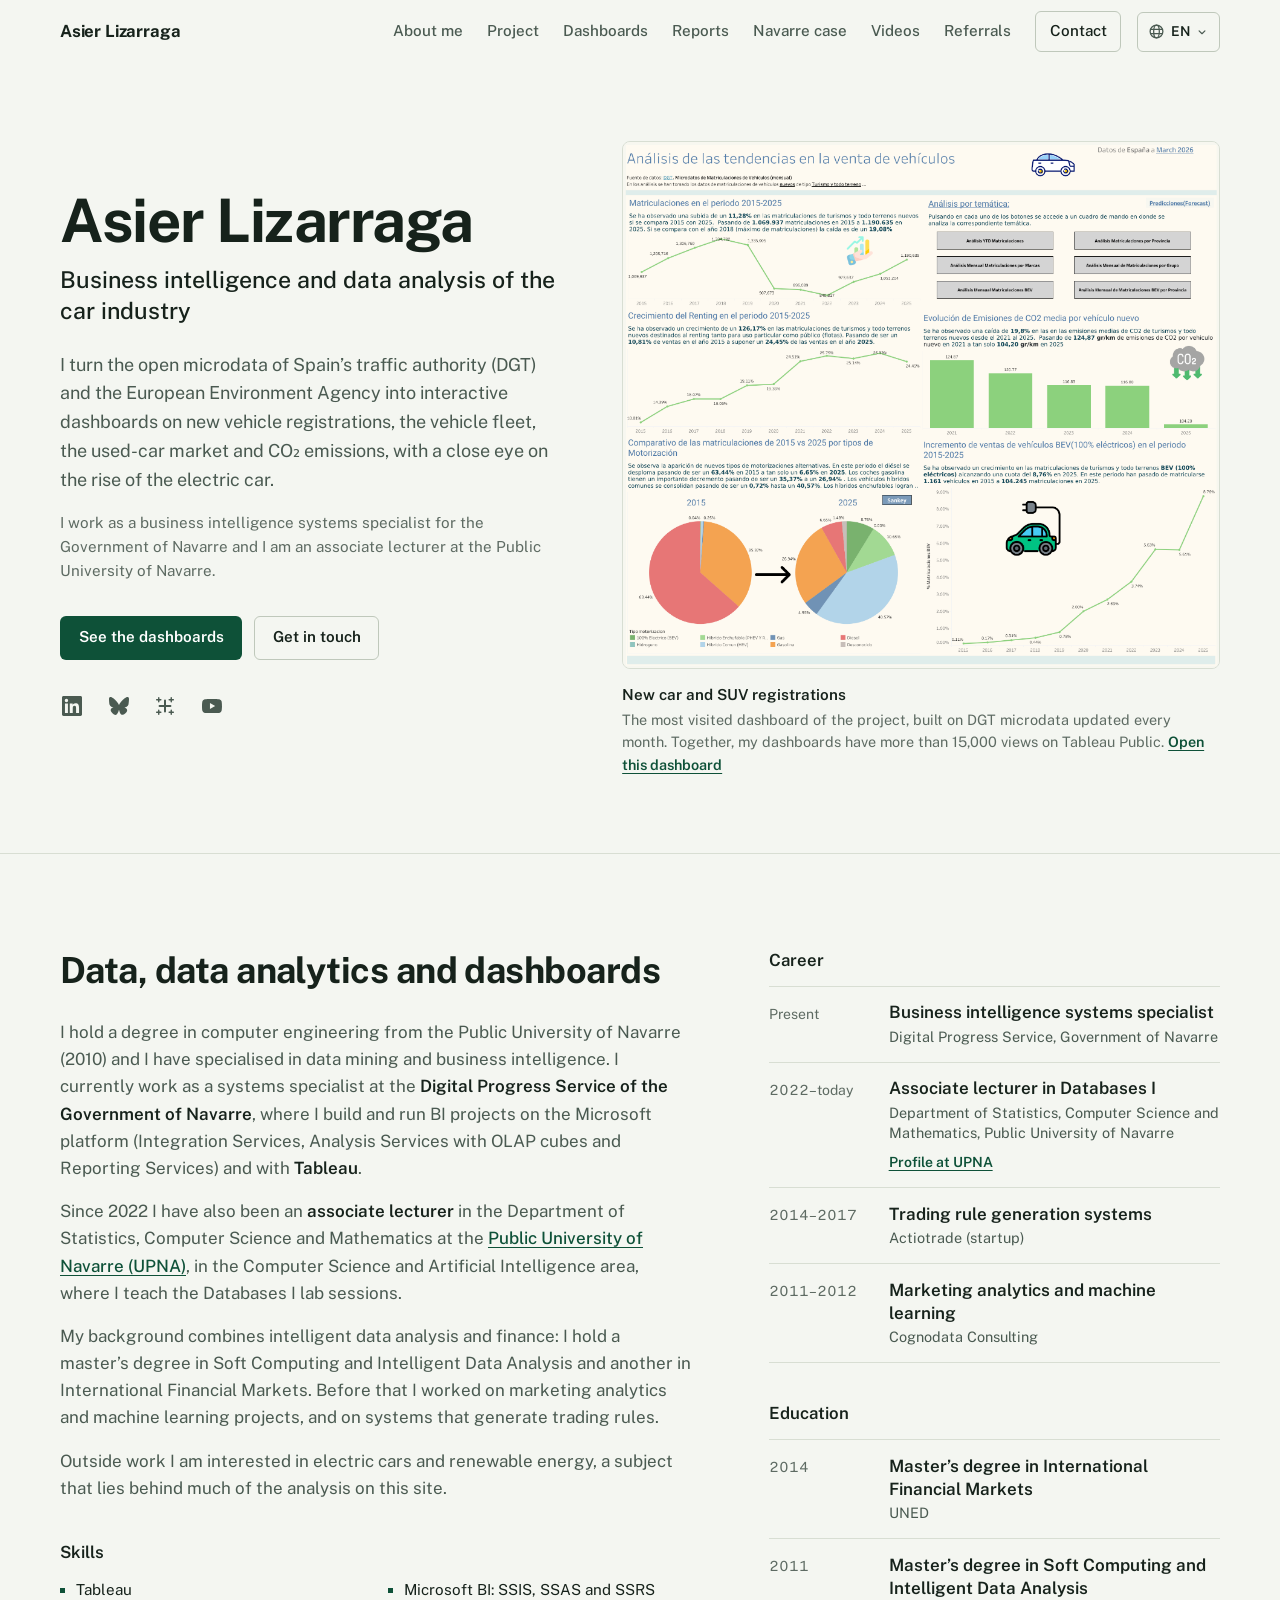
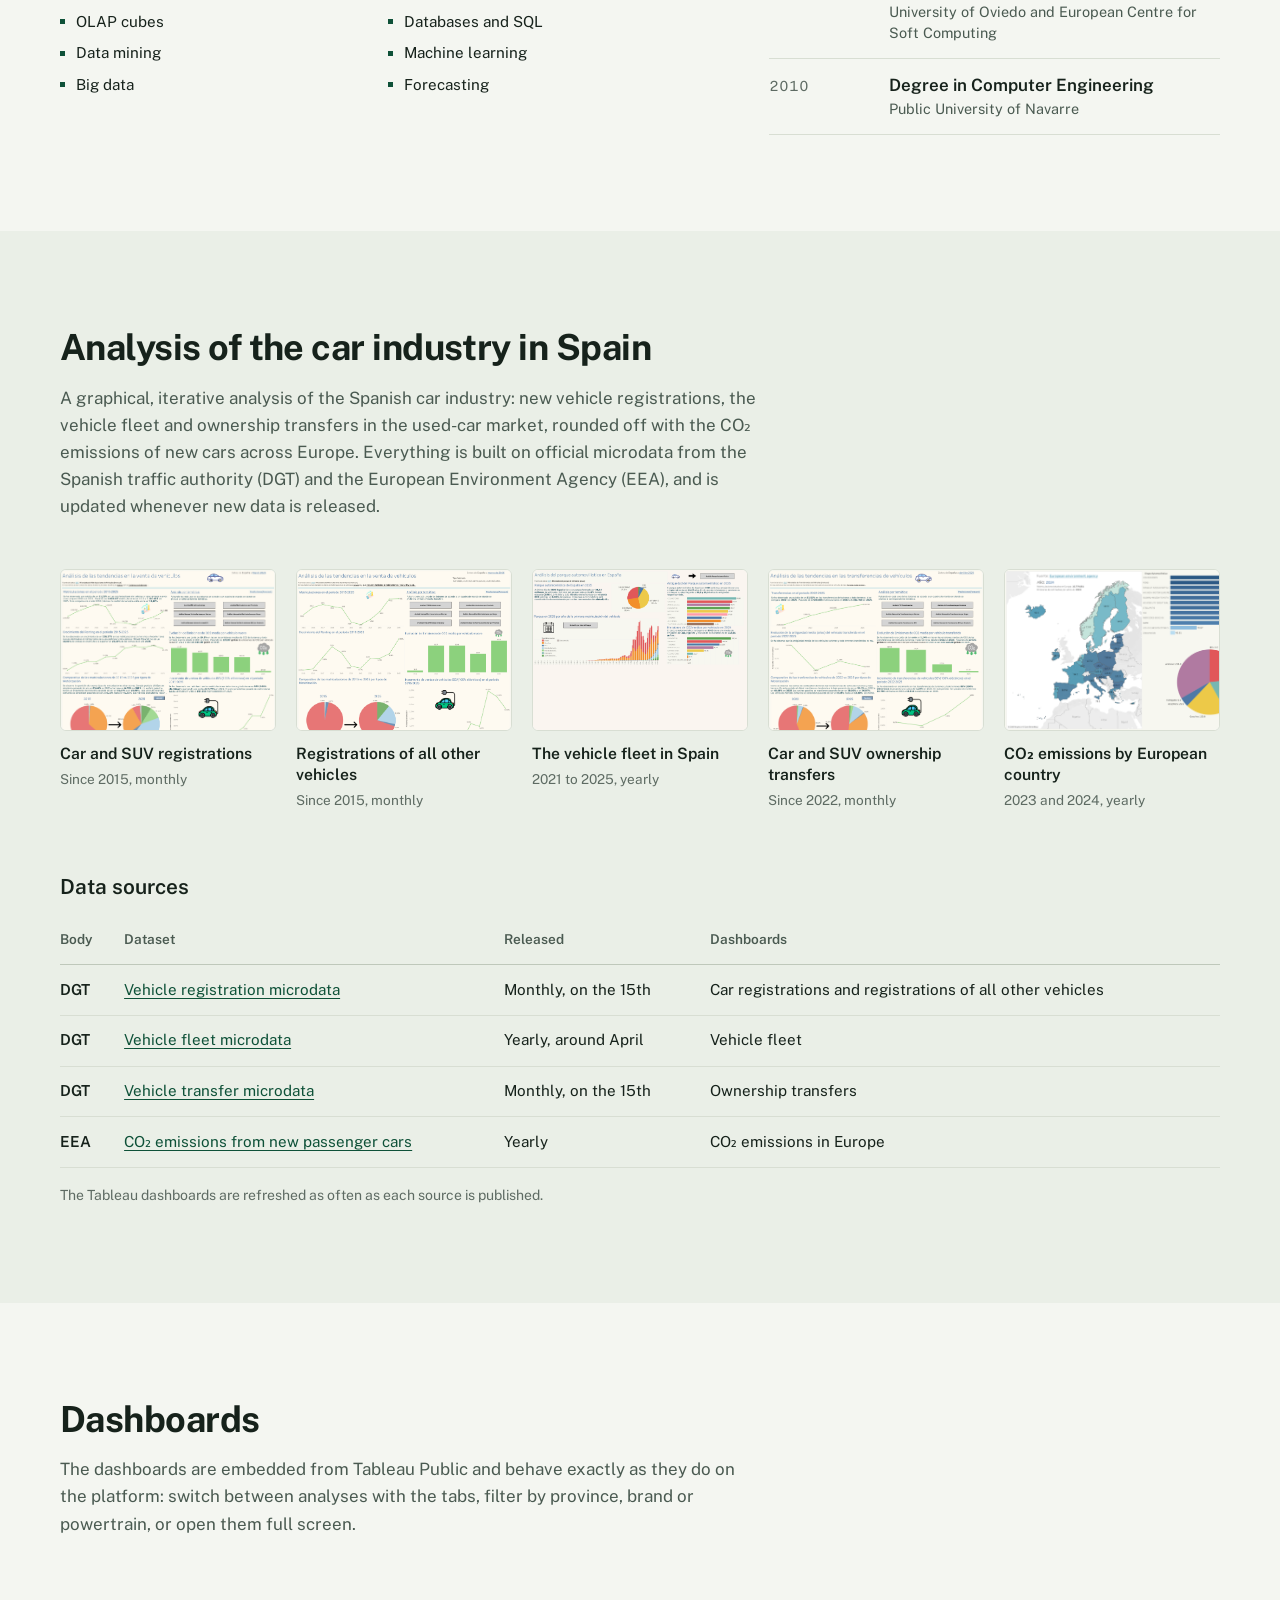
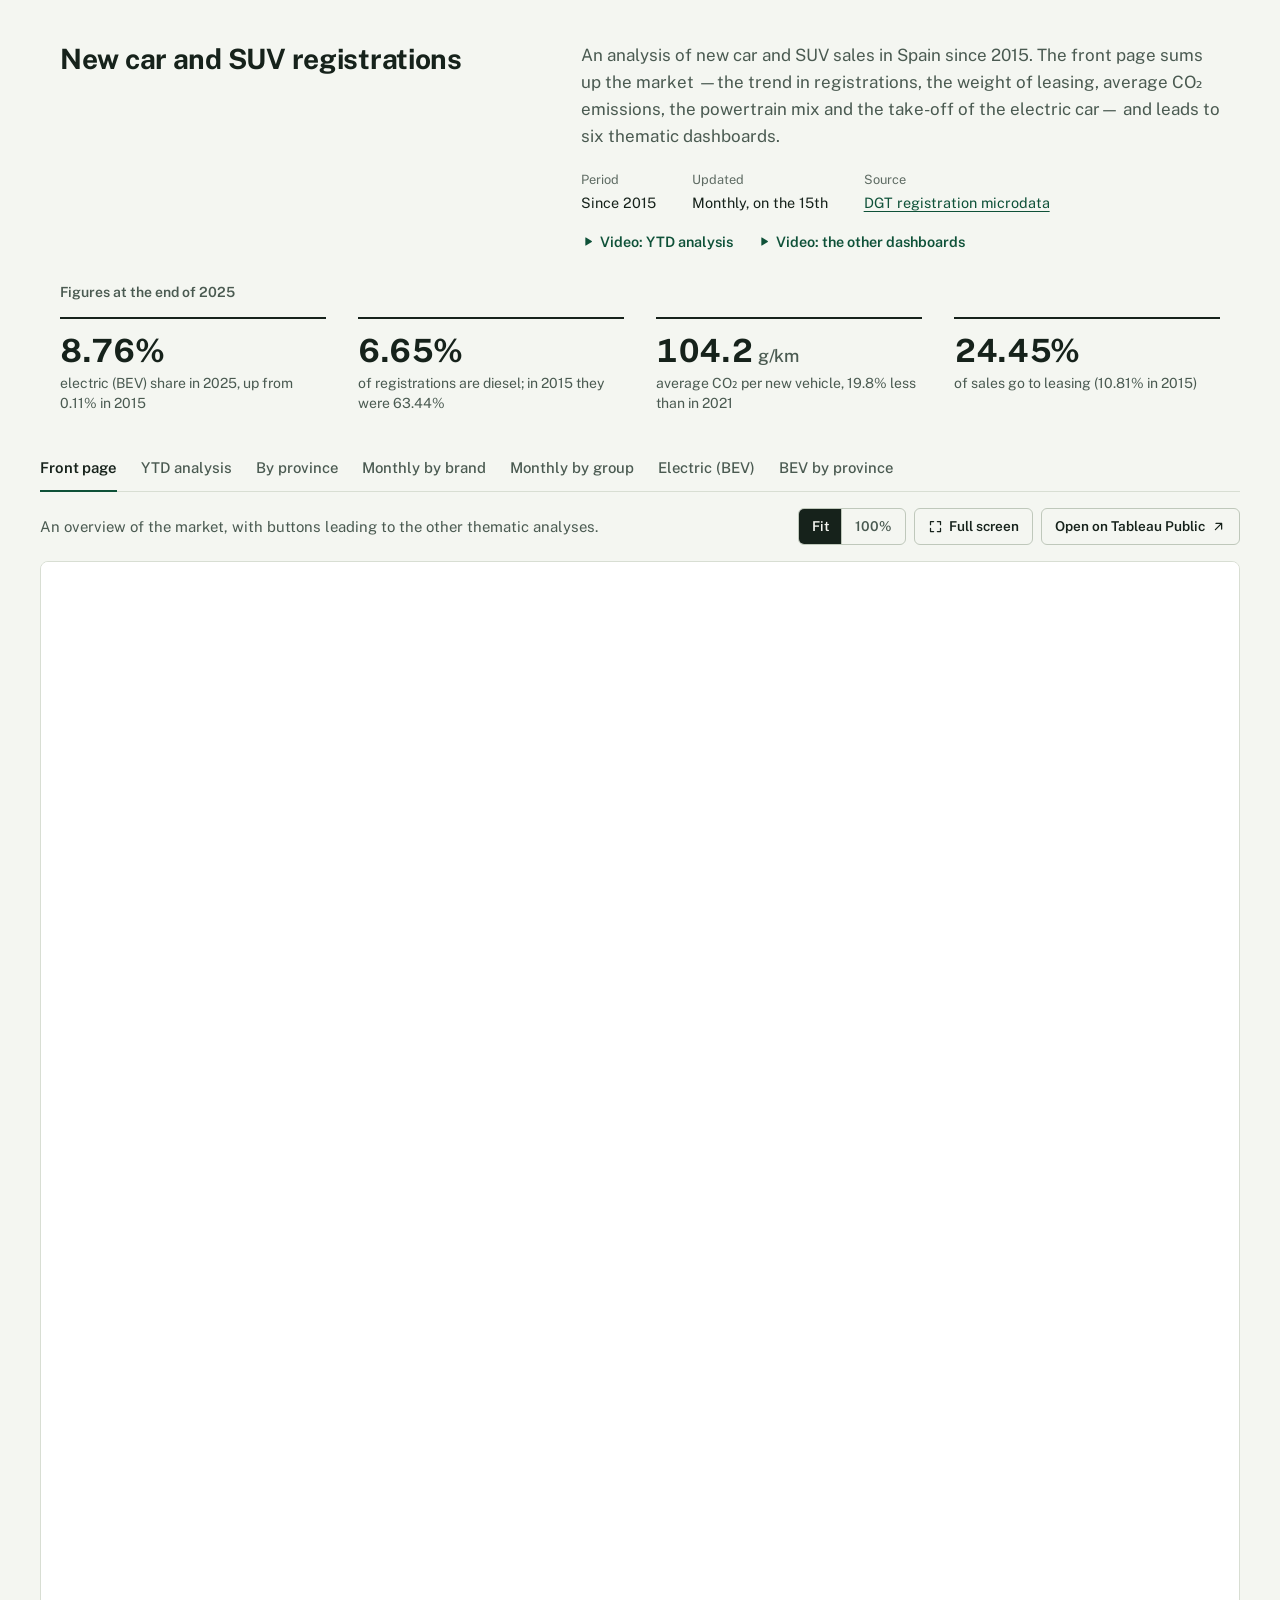
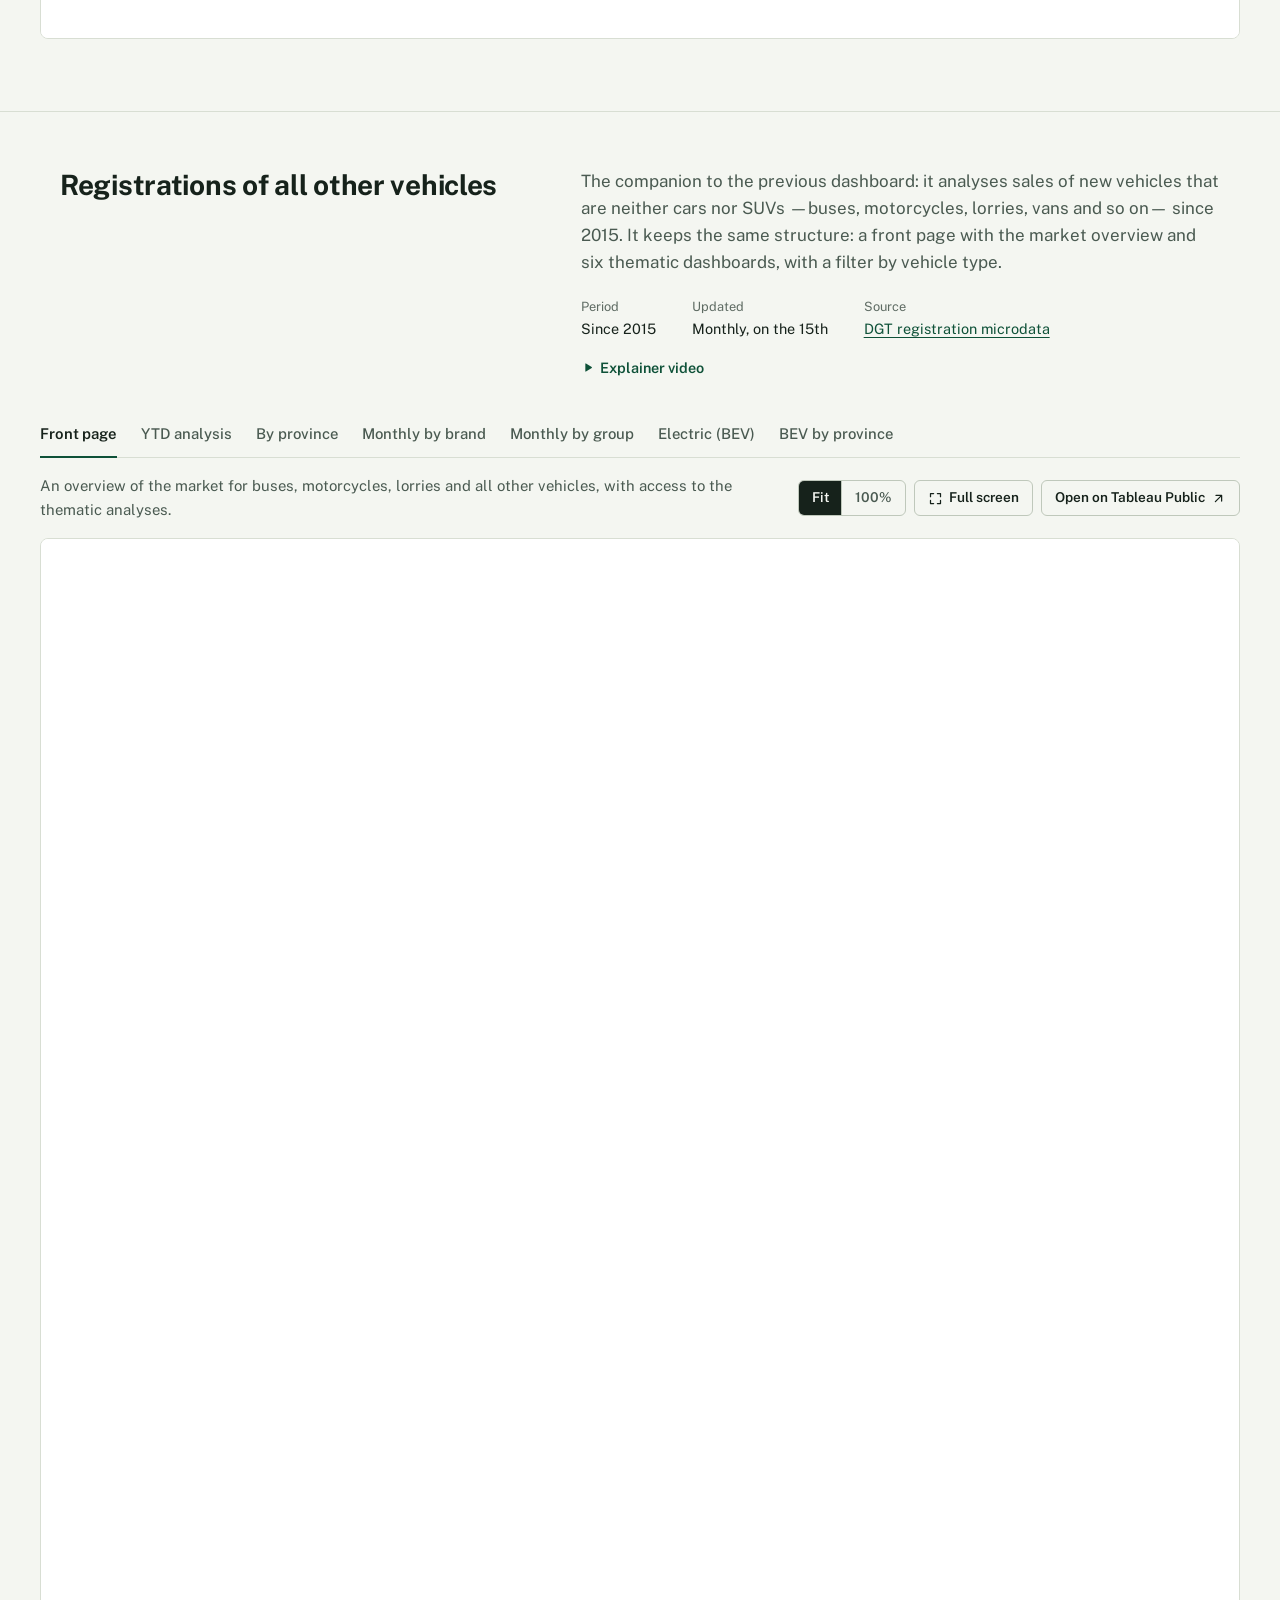
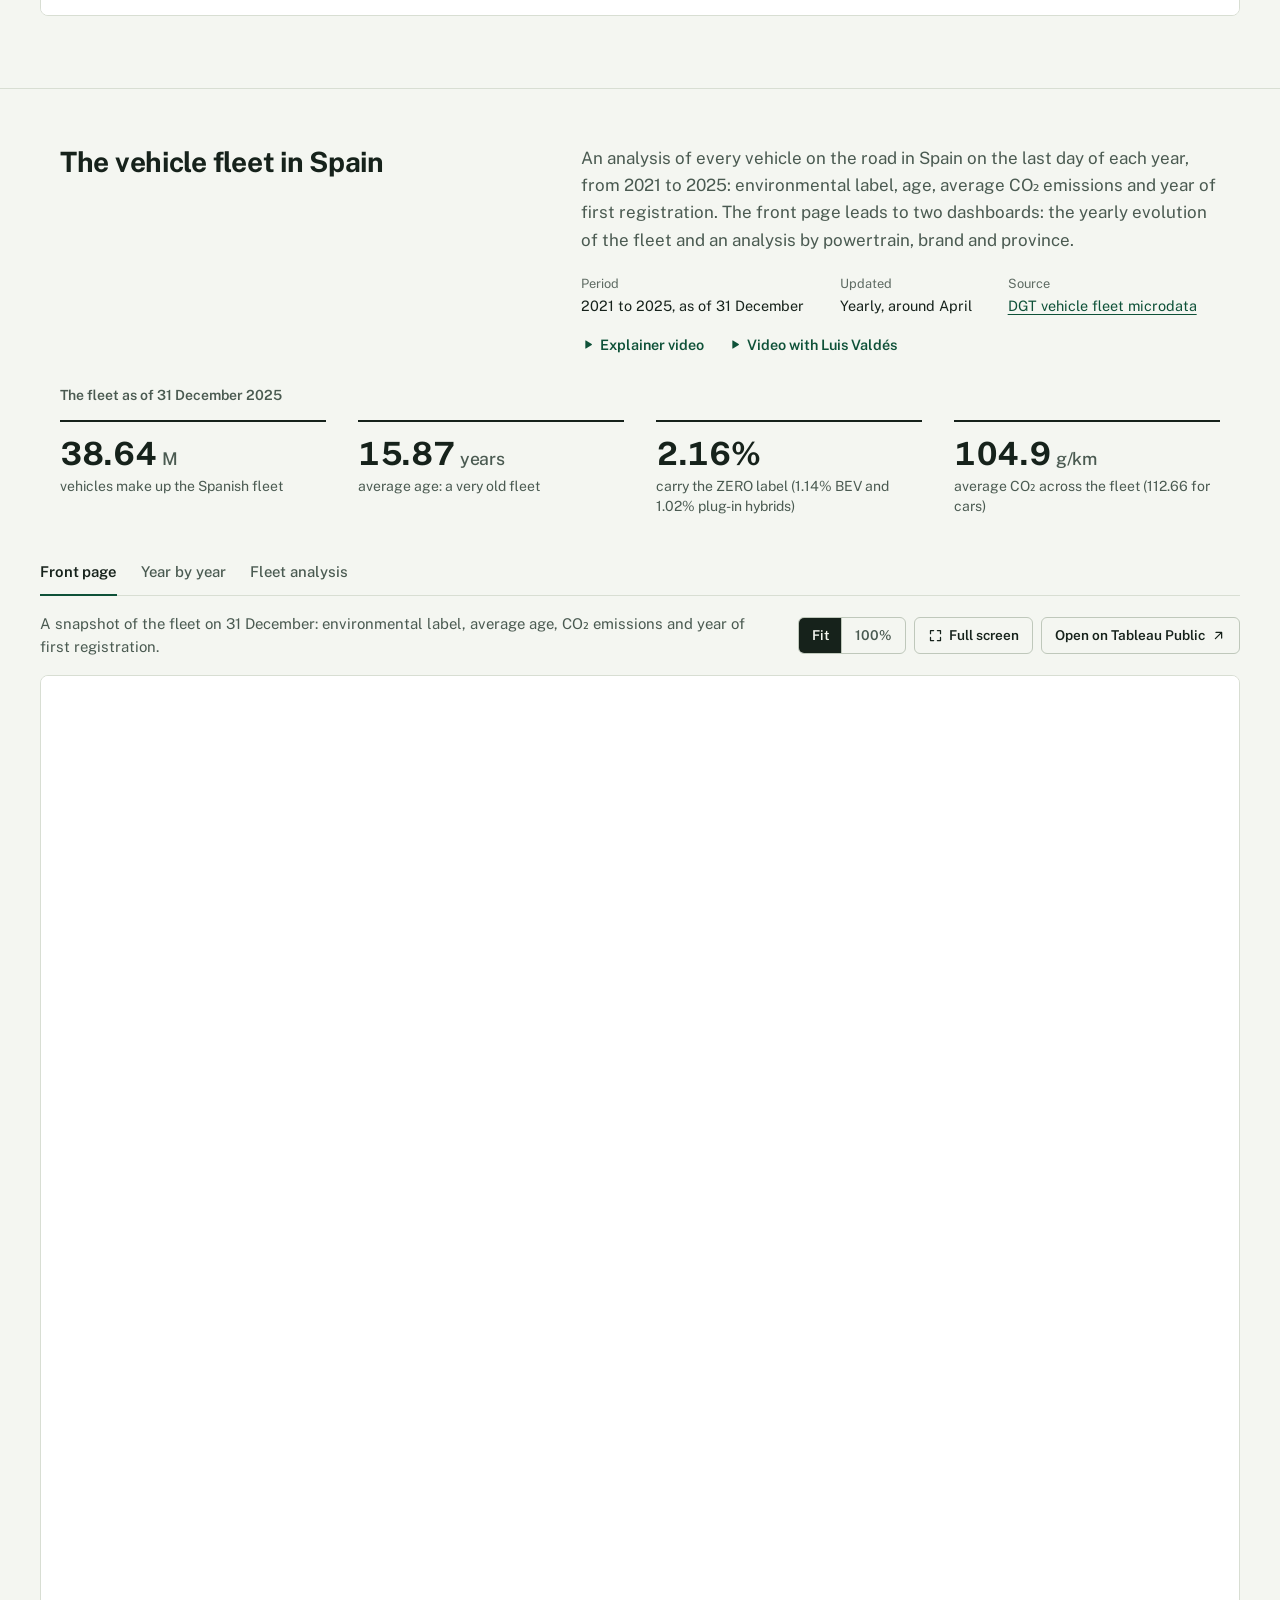
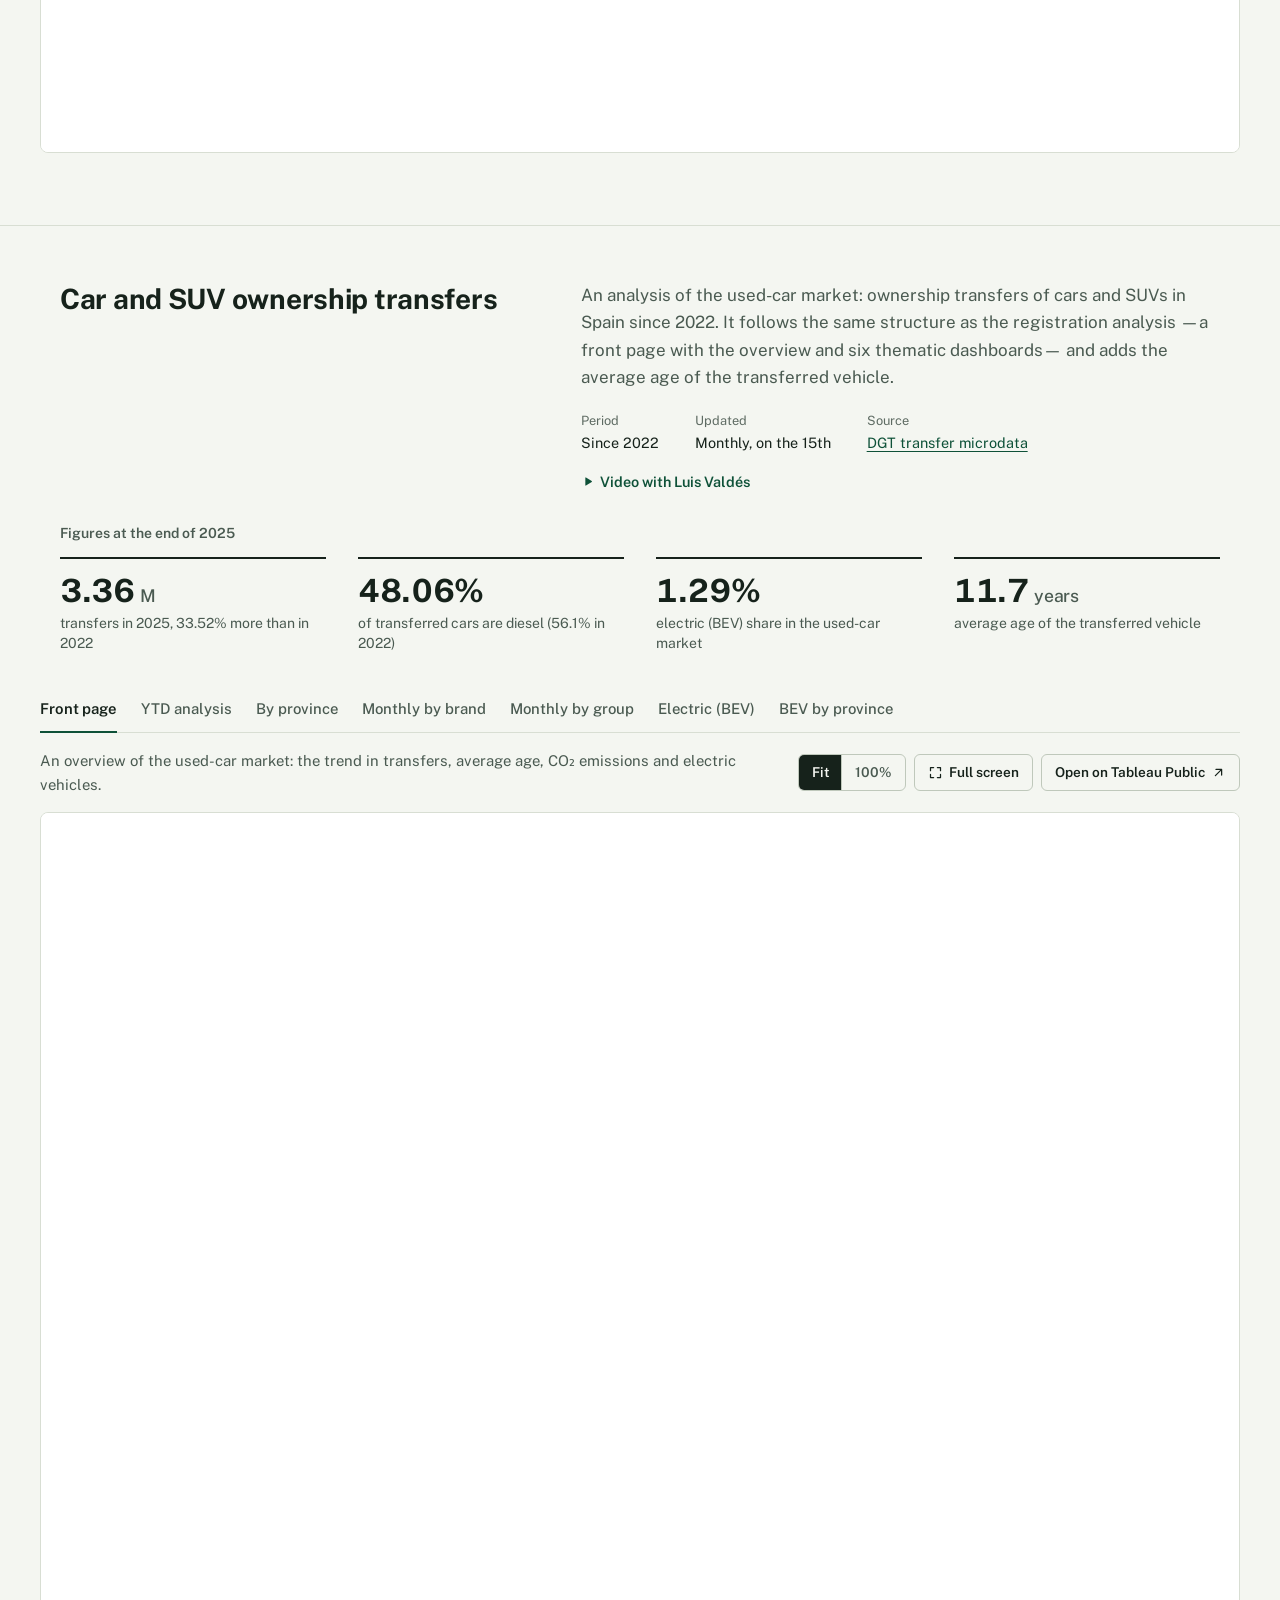
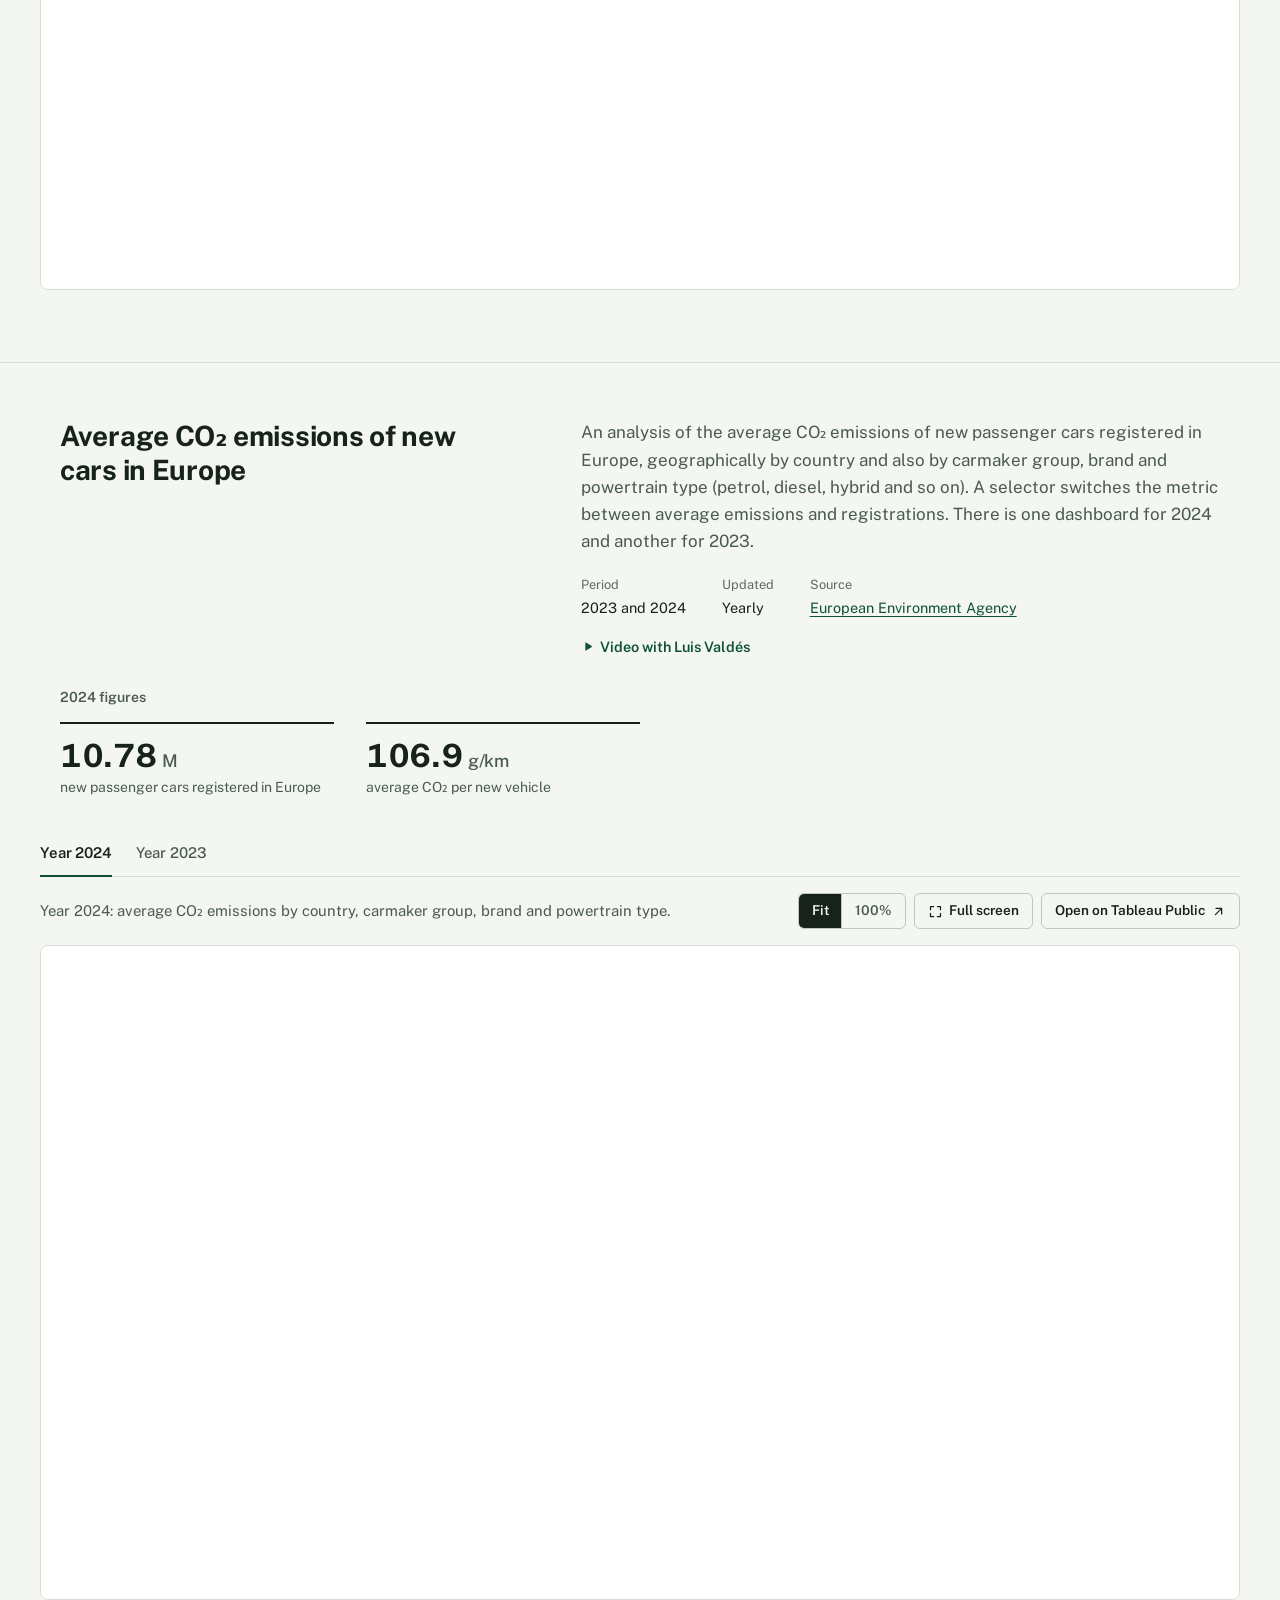
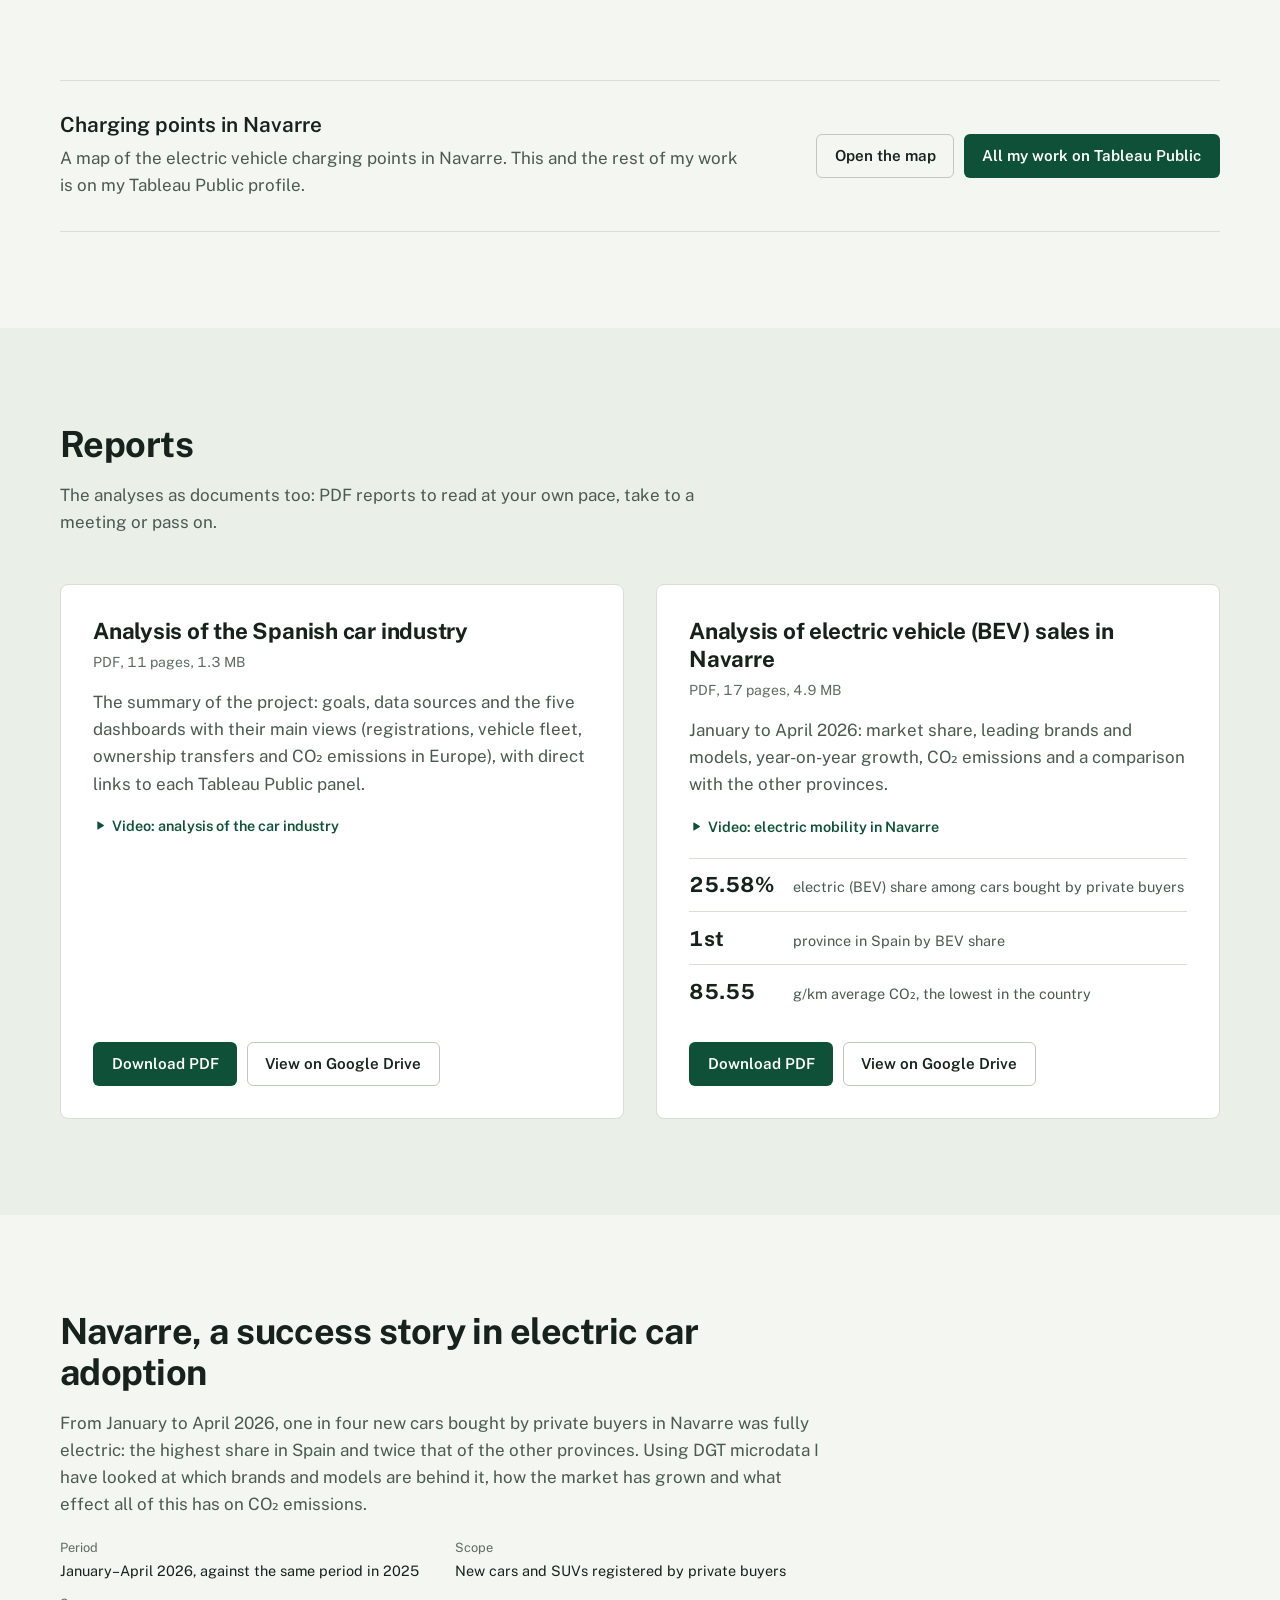
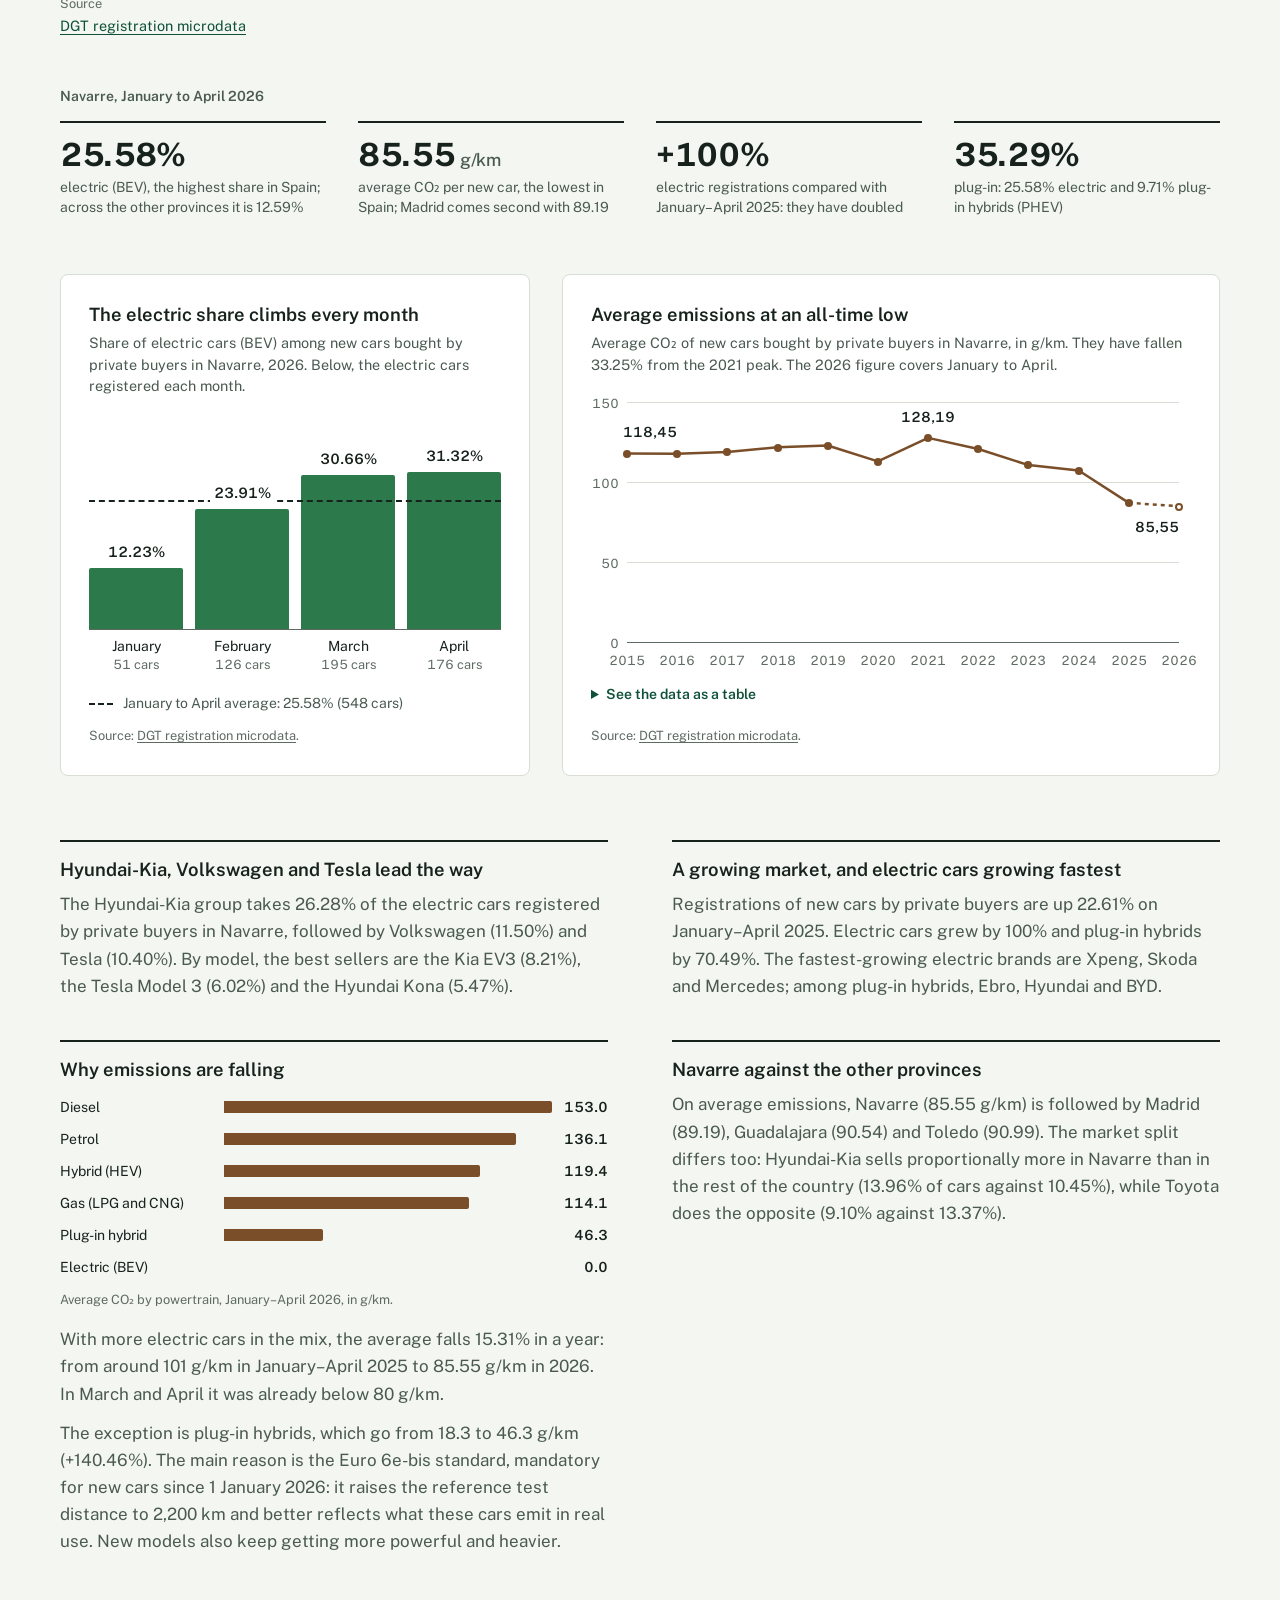
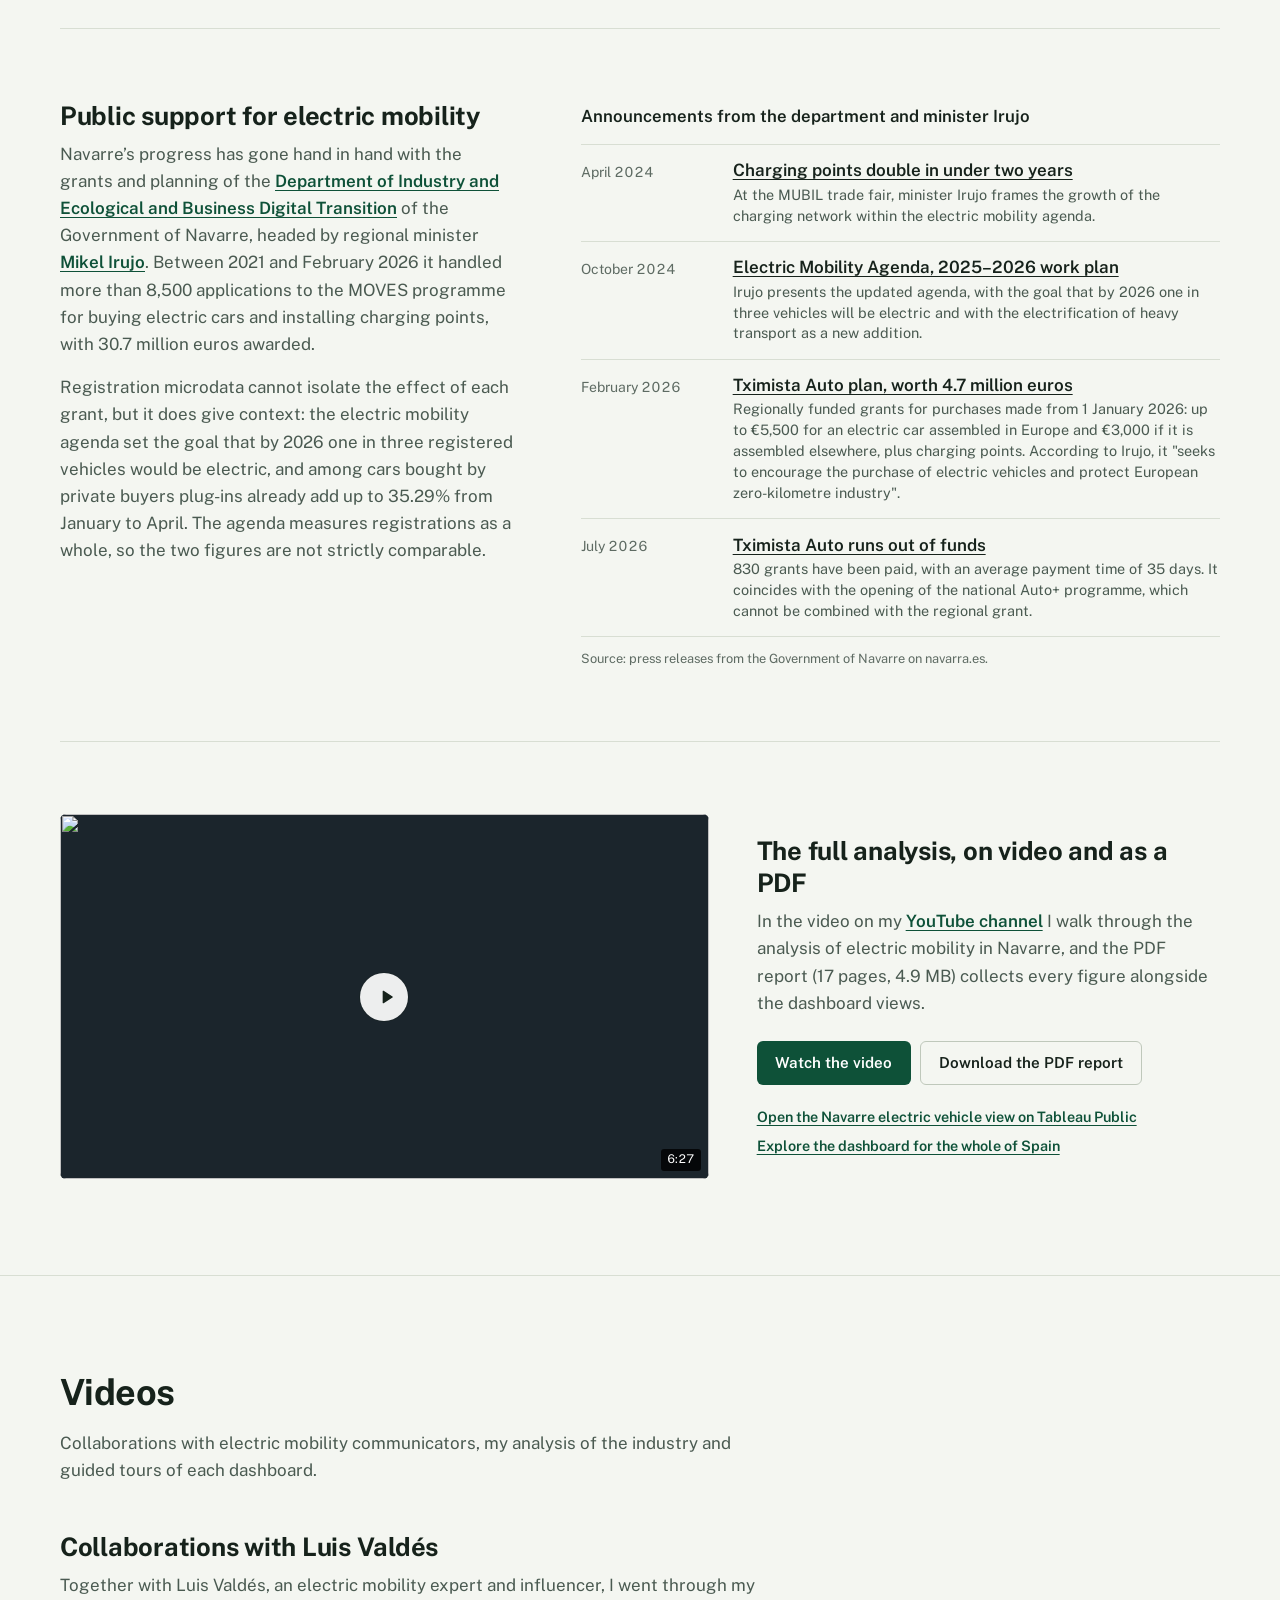
==== commit 53d53f6d: "Añade la web en inglés y euskera con un selector de idioma La cabecera incorpora un botón de idioma " ====
--- a/index.html
+++ b/index.html
@@ -122,31 +122,48 @@
   <symbol id="i-play" viewBox="0 0 24 24"><path fill="currentColor" d="M8 5.2v13.6a.8.8 0 0 0 1.2.7l10.6-6.8a.8.8 0 0 0 0-1.4L9.2 4.5A.8.8 0 0 0 8 5.2z"/></symbol>
   <symbol id="i-expand" viewBox="0 0 24 24"><path fill="none" stroke="currentColor" stroke-width="2" stroke-linecap="round" stroke-linejoin="round" d="M4 9V4h5M20 9V4h-5M4 15v5h5M20 15v5h-5"/></symbol>
   <symbol id="i-close" viewBox="0 0 24 24"><path fill="none" stroke="currentColor" stroke-width="2" stroke-linecap="round" d="M6 6l12 12M18 6 6 18"/></symbol>
+  <symbol id="i-globe" viewBox="0 0 24 24"><g fill="none" stroke="currentColor" stroke-width="1.8"><circle cx="12" cy="12" r="9"/><ellipse cx="12" cy="12" rx="4" ry="9"/><path d="M3.3 9h17.4M3.3 15h17.4"/></g></symbol>
+  <symbol id="i-chevron" viewBox="0 0 24 24"><path fill="none" stroke="currentColor" stroke-width="2" stroke-linecap="round" stroke-linejoin="round" d="m7 10 5 5 5-5"/></symbol>
   <symbol id="i-menu" viewBox="0 0 24 24"><path fill="none" stroke="currentColor" stroke-width="2" stroke-linecap="round" d="M4 7h16M4 12h16M4 17h16"/></symbol>
   <symbol id="i-mail" viewBox="0 0 24 24"><g fill="none" stroke="currentColor" stroke-width="1.8" stroke-linecap="round" stroke-linejoin="round"><rect x="3" y="5" width="18" height="14" rx="2.5"/><path d="m3.5 6.5 8.5 6 8.5-6"/></g></symbol>
   <symbol id="i-copy" viewBox="0 0 24 24"><g fill="none" stroke="currentColor" stroke-width="1.8" stroke-linejoin="round"><rect x="8.5" y="8.5" width="12" height="12" rx="2.5"/><path d="M15.5 8.5v-3a2 2 0 0 0-2-2h-8a2 2 0 0 0-2 2v8a2 2 0 0 0 2 2h3"/></g></symbol>
   <symbol id="i-check" viewBox="0 0 24 24"><path fill="none" stroke="currentColor" stroke-width="2.2" stroke-linecap="round" stroke-linejoin="round" d="M5 12.5l4.5 4.5L19 7.5"/></symbol>
 </svg>
 
-<a class="skip-link" href="#contenido">Saltar al contenido</a>
+<a class="skip-link" href="#contenido" data-i18n="a11y.skip">Saltar al contenido</a>
 
 <header class="site-header" data-header>
   <div class="wrap site-header__inner">
     <a class="brand" href="#inicio">Asier Lizarraga</a>
-    <button class="nav-toggle" type="button" aria-expanded="false" aria-controls="site-nav" data-nav-toggle>
-      <svg aria-hidden="true"><use href="#i-menu"/></svg>
-      <span class="visually-hidden">Abrir menú</span>
-    </button>
-    <nav class="site-nav" id="site-nav" aria-label="Principal">
-      <a href="#sobre-mi">Sobre mí</a>
-      <a href="#proyecto">Proyecto</a>
-      <a href="#cuadros">Cuadros de mando</a>
-      <a href="#informes">Informes</a>
-      <a href="#navarra">Caso Navarra</a>
-      <a href="#videos">Vídeos</a>
-      <a href="#referidos">Referidos</a>
-      <a href="#contacto" class="site-nav__cta">Contacto</a>
+    <nav class="site-nav" id="site-nav" aria-label="Principal" data-i18n-attrs="aria-label=nav.aria">
+      <a href="#sobre-mi" data-i18n="nav.about">Sobre mí</a>
+      <a href="#proyecto" data-i18n="nav.project">Proyecto</a>
+      <a href="#cuadros" data-i18n="nav.dashboards">Cuadros de mando</a>
+      <a href="#informes" data-i18n="nav.reports">Informes</a>
+      <a href="#navarra" data-i18n="nav.navarra">Caso Navarra</a>
+      <a href="#videos" data-i18n="nav.videos">Vídeos</a>
+      <a href="#referidos" data-i18n="nav.referrals">Referidos</a>
+      <a href="#contacto" class="site-nav__cta" data-i18n="nav.contact">Contacto</a>
     </nav>
+    <div class="header-tools">
+      <div class="lang" data-lang>
+        <button type="button" class="lang__btn" data-lang-toggle aria-expanded="false" aria-haspopup="true"
+                aria-controls="lang-menu" aria-label="Idioma: castellano" data-i18n-attrs="aria-label=lang.current">
+          <svg aria-hidden="true"><use href="#i-globe"/></svg>
+          <span data-lang-code>ES</span>
+          <svg class="lang__chevron" aria-hidden="true"><use href="#i-chevron"/></svg>
+        </button>
+        <ul class="lang__menu" id="lang-menu" role="menu" hidden>
+          <li role="none"><button type="button" role="menuitemradio" aria-checked="true" data-set-lang="es" lang="es">Castellano</button></li>
+          <li role="none"><button type="button" role="menuitemradio" aria-checked="false" data-set-lang="en" lang="en">English</button></li>
+          <li role="none"><button type="button" role="menuitemradio" aria-checked="false" data-set-lang="eu" lang="eu">Euskara</button></li>
+        </ul>
+      </div>
+      <button class="nav-toggle" type="button" aria-expanded="false" aria-controls="site-nav" data-nav-toggle>
+        <svg aria-hidden="true"><use href="#i-menu"/></svg>
+        <span class="visually-hidden" data-i18n="nav.toggle">Abrir menú</span>
+      </button>
+    </div>
   </div>
 </header>
 
@@ -157,21 +174,21 @@
     <div class="wrap hero__grid">
       <div class="hero__text">
         <h1 class="hero__name">Asier Lizarraga</h1>
-        <p class="hero__role">Business Intelligence y análisis de datos del sector del automóvil</p>
-        <p class="hero__lead">
+        <p class="hero__role" data-i18n="hero.role">Business Intelligence y análisis de datos del sector del automóvil</p>
+        <p class="hero__lead" data-i18n="hero.lead">
           Convierto los microdatos públicos de la DGT y de la Agencia Europea de Medio Ambiente en cuadros de mando
           interactivos sobre matriculaciones, parque de vehículos, mercado de ocasión y emisiones de CO₂, con especial
           atención al avance del vehículo eléctrico.
         </p>
-        <p class="hero__cred">
+        <p class="hero__cred" data-i18n="hero.cred">
           Trabajo como técnico de sistemas de Business Intelligence en el Gobierno de Navarra y soy profesor asociado
           en la Universidad Pública de Navarra.
         </p>
         <div class="hero__actions">
-          <a class="btn btn--primary" href="#cuadros">Ver los cuadros de mando</a>
-          <a class="btn btn--ghost" href="#contacto">Contactar</a>
-        </div>
-        <ul class="social" aria-label="Perfiles">
+          <a class="btn btn--primary" href="#cuadros" data-i18n="hero.ctaDash">Ver los cuadros de mando</a>
+          <a class="btn btn--ghost" href="#contacto" data-i18n="hero.ctaContact">Contactar</a>
+        </div>
+        <ul class="social" aria-label="Perfiles" data-i18n-attrs="aria-label=hero.socialAria">
           <li><a href="https://www.linkedin.com/in/asierlizarraga/" target="_blank" rel="me noopener" aria-label="LinkedIn"><svg aria-hidden="true"><use href="#i-linkedin"/></svg></a></li>
           <li><a href="https://bsky.app/profile/asierliz.bsky.social" target="_blank" rel="me noopener" aria-label="Bluesky"><svg aria-hidden="true"><use href="#i-bluesky"/></svg></a></li>
           <li><a href="https://public.tableau.com/app/profile/asierlizarraga/vizzes" target="_blank" rel="me noopener" aria-label="Tableau Public"><svg aria-hidden="true"><use href="#i-tableau"/></svg></a></li>
@@ -181,8 +198,8 @@
 
       <figure class="hero__work">
         <img class="hero__shot" src="img/portada-matriculaciones-turismos.png" width="986" height="870" fetchpriority="high"
-             alt="Portada del cuadro de mando de matriculaciones de turismos y todoterrenos nuevos en España entre 2015 y 2025, con la evolución de las ventas, el renting, las emisiones medias de CO₂, los tipos de motorización y la cuota de eléctricos">
-        <figcaption>
+             alt="Portada del cuadro de mando de matriculaciones de turismos y todoterrenos nuevos en España entre 2015 y 2025, con la evolución de las ventas, el renting, las emisiones medias de CO₂, los tipos de motorización y la cuota de eléctricos" data-i18n-attrs="alt=hero.shotAlt">
+        <figcaption data-i18n="hero.figcaption">
           <strong>Matriculaciones de turismos y todoterrenos nuevos</strong>
           El cuadro de mando más visitado del proyecto, con microdatos de la DGT actualizados cada mes. Entre todos,
           mis cuadros de mando suman más de 15.000 visualizaciones en Tableau Public.
@@ -199,38 +216,38 @@
         <div class="about__head">
           <span class="portrait">
             <img src="https://cdn.bsky.app/img/avatar/plain/did:plc:lv24jdwspft3kmgih5a46ckm/bafkreidekd4o7rpi4wyzg2m7exektb7lhmhihnk2raxl2v7juetff7iifq"
-                 alt="Foto de Asier Lizarraga" width="1000" height="1000" loading="lazy" onerror="this.parentNode.remove()">
+                 alt="Foto de Asier Lizarraga" width="1000" height="1000" loading="lazy" onerror="this.parentNode.remove()" data-i18n-attrs="alt=about.portraitAlt">
           </span>
-          <h2 class="section__title" id="sobre-mi-title">Datos, analítica de datos y cuadros de mando</h2>
+          <h2 class="section__title" id="sobre-mi-title" data-i18n="about.title">Datos, analítica de datos y cuadros de mando</h2>
         </div>
         <div class="prose">
-          <p>
+          <p data-i18n="about.p1">
             Soy ingeniero en Informática por la Universidad Pública de Navarra (2010) y me he especializado en
             minería de datos y Business Intelligence. Actualmente trabajo como técnico de sistemas en el
             <strong>Servicio de Avance Digital del Gobierno de Navarra</strong>, donde desarrollo y gestiono proyectos
             de BI con la plataforma Microsoft (Integration Services, Analysis Services con cubos OLAP y
             Reporting Services) y con <strong>Tableau</strong>.
           </p>
-          <p>
+          <p data-i18n="about.p2">
             Desde 2022 soy también <strong>profesor asociado</strong> en el Departamento de Estadística, Informática y
             Matemáticas de la
             <a href="https://www.unavarra.es/pdi/?uid=812558&amp;dato=descripcion" target="_blank" rel="noopener">Universidad Pública de Navarra (UPNA)</a>,
             en el área de Ciencia de la Computación e Inteligencia Artificial, donde imparto las prácticas de
             Bases de Datos I.
           </p>
-          <p>
+          <p data-i18n="about.p3">
             Mi formación combina el análisis inteligente de datos y las finanzas: soy máster en Soft Computing and
             Intelligent Data Analysis y máster en Mercados Financieros Internacionales. Antes trabajé en proyectos de
             analítica de marketing y machine learning, y en sistemas de generación de reglas de trading.
           </p>
-          <p>
+          <p data-i18n="about.p4">
             Fuera del trabajo me interesan los coches eléctricos y las energías renovables, un tema que está detrás
             de buena parte de los análisis de esta web.
           </p>
         </div>
 
-        <h3 class="subhead">Competencias</h3>
-        <ul class="skills">
+        <h3 class="subhead" data-i18n="about.skillsTitle">Competencias</h3>
+        <ul class="skills" data-i18n="about.skills">
           <li>Tableau</li>
           <li>Microsoft BI: SSIS, SSAS y SSRS</li>
           <li>Cubos OLAP</li>
@@ -243,8 +260,8 @@
       </div>
 
       <div class="about__cv">
-        <h3 class="subhead">Trayectoria</h3>
-        <ol class="cv">
+        <h3 class="subhead" data-i18n="about.jobsTitle">Trayectoria</h3>
+        <ol class="cv" data-i18n="about.jobs">
           <li>
             <span class="cv__when">Actualidad</span>
             <div class="cv__what">
@@ -276,8 +293,8 @@
           </li>
         </ol>
 
-        <h3 class="subhead">Formación</h3>
-        <ol class="cv">
+        <h3 class="subhead" data-i18n="about.studiesTitle">Formación</h3>
+        <ol class="cv" data-i18n="about.studies">
           <li>
             <span class="cv__when">2014</span>
             <div class="cv__what">
@@ -308,8 +325,8 @@
   <section class="section section--tinted" id="proyecto" aria-labelledby="proyecto-title">
     <div class="wrap">
       <header class="section__head">
-        <h2 class="section__title" id="proyecto-title">Proyecto de análisis del automóvil en España</h2>
-        <p class="section__lead">
+        <h2 class="section__title" id="proyecto-title" data-i18n="project.title">Proyecto de análisis del automóvil en España</h2>
+        <p class="section__lead" data-i18n="project.lead">
           Un proyecto de análisis gráfico e iterativo del sector automotriz español: matriculaciones de vehículos
           nuevos, parque de vehículos y transferencias en el mercado de ocasión, completado con las emisiones de
           CO₂ de los coches nuevos en Europa. Todo se construye sobre microdatos oficiales de la
@@ -322,76 +339,76 @@
         <li>
           <a class="project" href="#matriculaciones-turismos">
             <span class="project__img"><img src="img/portada-matriculaciones-turismos.png" width="986" height="870" alt="" loading="lazy"></span>
-            <strong class="project__title">Matriculaciones de turismos y todoterrenos</strong>
-            <span class="project__meta">Desde 2015, mensual</span>
+            <strong class="project__title" data-i18n="project.card1">Matriculaciones de turismos y todoterrenos</strong>
+            <span class="project__meta" data-i18n="project.meta1">Desde 2015, mensual</span>
           </a>
         </li>
         <li>
           <a class="project" href="#matriculaciones-otros">
             <span class="project__img"><img src="img/portada-matriculaciones-otros.png" width="1298" height="1145" alt="" loading="lazy"></span>
-            <strong class="project__title">Matriculaciones del resto de vehículos</strong>
-            <span class="project__meta">Desde 2015, mensual</span>
+            <strong class="project__title" data-i18n="project.card2">Matriculaciones del resto de vehículos</strong>
+            <span class="project__meta" data-i18n="project.meta1">Desde 2015, mensual</span>
           </a>
         </li>
         <li>
           <a class="project" href="#parque">
             <span class="project__img"><img src="img/portada-parque.png" width="1298" height="1145" alt="" loading="lazy"></span>
-            <strong class="project__title">Parque automovilístico en España</strong>
-            <span class="project__meta">De 2021 a 2025, anual</span>
+            <strong class="project__title" data-i18n="project.card3">Parque automovilístico en España</strong>
+            <span class="project__meta" data-i18n="project.meta3">De 2021 a 2025, anual</span>
           </a>
         </li>
         <li>
           <a class="project" href="#transferencias">
             <span class="project__img"><img src="img/portada-transferencias.png" width="1164" height="1027" alt="" loading="lazy"></span>
-            <strong class="project__title">Transferencias de turismos y todoterrenos</strong>
-            <span class="project__meta">Desde 2022, mensual</span>
+            <strong class="project__title" data-i18n="project.card4">Transferencias de turismos y todoterrenos</strong>
+            <span class="project__meta" data-i18n="project.meta4">Desde 2022, mensual</span>
           </a>
         </li>
         <li>
           <a class="project" href="#co2-europa">
             <span class="project__img"><img src="img/co2-europa-2024.png" width="1298" height="687" alt="" loading="lazy"></span>
-            <strong class="project__title">Emisiones de CO₂ por países de Europa</strong>
-            <span class="project__meta">2023 y 2024, anual</span>
+            <strong class="project__title" data-i18n="project.card5">Emisiones de CO₂ por países de Europa</strong>
+            <span class="project__meta" data-i18n="project.meta5">2023 y 2024, anual</span>
           </a>
         </li>
       </ul>
 
       <div class="sources">
-        <h3 class="sources__title">Fuentes de datos</h3>
+        <h3 class="sources__title" data-i18n="sources.title">Fuentes de datos</h3>
         <div class="table-scroll">
           <table class="sources__table">
             <thead>
-              <tr><th scope="col">Organismo</th><th scope="col">Conjunto de datos</th><th scope="col">Publicación</th><th scope="col">Cuadros de mando</th></tr>
+              <tr><th scope="col" data-i18n="sources.thBody">Organismo</th><th scope="col" data-i18n="sources.thSet">Conjunto de datos</th><th scope="col" data-i18n="sources.thFreq">Publicación</th><th scope="col" data-i18n="sources.thDash">Cuadros de mando</th></tr>
             </thead>
             <tbody>
               <tr>
                 <td>DGT</td>
-                <td><a href="https://www.dgt.es/menusecundario/dgt-en-cifras/dgt-en-cifras-resultados/dgt-en-cifras-detalle/Microdatos-de-Matriculaciones-de-Vehiculos-mensual/" target="_blank" rel="noopener">Microdatos de matriculaciones de vehículos</a></td>
-                <td>Mensual, cada día 15</td>
-                <td>Matriculaciones de turismos y del resto de vehículos</td>
+                <td><a href="https://www.dgt.es/menusecundario/dgt-en-cifras/dgt-en-cifras-resultados/dgt-en-cifras-detalle/Microdatos-de-Matriculaciones-de-Vehiculos-mensual/" target="_blank" rel="noopener" data-i18n="sources.set1">Microdatos de matriculaciones de vehículos</a></td>
+                <td data-i18n="sources.freqMonthly">Mensual, cada día 15</td>
+                <td data-i18n="sources.use1">Matriculaciones de turismos y del resto de vehículos</td>
               </tr>
               <tr>
                 <td>DGT</td>
-                <td><a href="https://www.dgt.es/menusecundario/dgt-en-cifras/dgt-en-cifras-resultados/dgt-en-cifras-detalle/Microdatos-de-parque-de-vehiculos-Anual/" target="_blank" rel="noopener">Microdatos de parque de vehículos</a></td>
-                <td>Anual, hacia abril</td>
-                <td>Parque automovilístico</td>
+                <td><a href="https://www.dgt.es/menusecundario/dgt-en-cifras/dgt-en-cifras-resultados/dgt-en-cifras-detalle/Microdatos-de-parque-de-vehiculos-Anual/" target="_blank" rel="noopener" data-i18n="sources.set2">Microdatos de parque de vehículos</a></td>
+                <td data-i18n="sources.freqApril">Anual, hacia abril</td>
+                <td data-i18n="sources.use2">Parque automovilístico</td>
               </tr>
               <tr>
                 <td>DGT</td>
-                <td><a href="https://www.dgt.es/menusecundario/dgt-en-cifras/dgt-en-cifras-resultados/dgt-en-cifras-detalle/Microdatos-de-Transferencias-de-Vehiculos-mensual/" target="_blank" rel="noopener">Microdatos de transferencias de vehículos</a></td>
-                <td>Mensual, cada día 15</td>
-                <td>Transferencias</td>
+                <td><a href="https://www.dgt.es/menusecundario/dgt-en-cifras/dgt-en-cifras-resultados/dgt-en-cifras-detalle/Microdatos-de-Transferencias-de-Vehiculos-mensual/" target="_blank" rel="noopener" data-i18n="sources.set3">Microdatos de transferencias de vehículos</a></td>
+                <td data-i18n="sources.freqMonthly">Mensual, cada día 15</td>
+                <td data-i18n="sources.use3">Transferencias</td>
               </tr>
               <tr>
                 <td>EEA</td>
-                <td><a href="https://www.eea.europa.eu/en/datahub/datahubitem-view/fa8b1229-3db6-495d-b18e-9c9b3267c02b?activeAccordion=1094576" target="_blank" rel="noopener">CO₂ emissions from new passenger cars</a></td>
-                <td>Anual</td>
-                <td>Emisiones de CO₂ en Europa</td>
+                <td><a href="https://www.eea.europa.eu/en/datahub/datahubitem-view/fa8b1229-3db6-495d-b18e-9c9b3267c02b?activeAccordion=1094576" target="_blank" rel="noopener" data-i18n="sources.set4">CO₂ emissions from new passenger cars</a></td>
+                <td data-i18n="sources.freqYearly">Anual</td>
+                <td data-i18n="sources.use4">Emisiones de CO₂ en Europa</td>
               </tr>
             </tbody>
           </table>
         </div>
-        <p class="sources__note">Los cuadros de mando de Tableau se actualizan con la misma frecuencia con la que se publica cada fuente.</p>
+        <p class="sources__note" data-i18n="sources.note">Los cuadros de mando de Tableau se actualizan con la misma frecuencia con la que se publica cada fuente.</p>
       </div>
     </div>
   </section>
@@ -400,12 +417,12 @@
   <section class="section" id="cuadros" aria-labelledby="cuadros-title">
     <div class="wrap">
       <header class="section__head">
-        <h2 class="section__title" id="cuadros-title">Cuadros de mando</h2>
-        <p class="section__lead">
+        <h2 class="section__title" id="cuadros-title" data-i18n="dash.title">Cuadros de mando</h2>
+        <p class="section__lead" data-i18n="dash.lead">
           Los cuadros de mando están incrustados desde Tableau Public y funcionan igual que en la plataforma: cambia
           de análisis con las pestañas, filtra por provincia, marca o motorización, o ábrelos a pantalla completa.
         </p>
-        <p class="mobile-hint">
+        <p class="mobile-hint" data-i18n="dash.hint">
           En pantallas pequeñas el cuadro se muestra reducido. Pulsa <b>100 %</b> para desplazarte por él
           o ábrelo directamente en Tableau Public.
         </p>
@@ -416,27 +433,27 @@
     <article class="dash" id="matriculaciones-turismos" aria-labelledby="dash-1-title">
       <div class="wrap dash__intro">
         <div class="dash__head">
-          <h3 class="dash__title" id="dash-1-title">Matriculaciones de turismos y todoterrenos nuevos</h3>
+          <h3 class="dash__title" id="dash-1-title" data-i18n="d1.title">Matriculaciones de turismos y todoterrenos nuevos</h3>
         </div>
         <div class="dash__body">
-          <p class="dash__lead">
+          <p class="dash__lead" data-i18n="d1.lead">
             Analiza la venta de turismos y todoterrenos nuevos en España desde 2015. La portada resume el mercado
             —evolución de las matriculaciones, peso del renting, emisiones medias de CO₂, mix de motorizaciones y
             despegue del vehículo eléctrico— y da acceso a seis cuadros de mando temáticos.
           </p>
-          <dl class="record">
+          <dl class="record" data-i18n="d1.record">
             <div><dt>Periodo</dt><dd>Desde 2015</dd></div>
             <div><dt>Actualización</dt><dd>Mensual, el día 15</dd></div>
             <div><dt>Fuente</dt><dd><a href="https://www.dgt.es/menusecundario/dgt-en-cifras/dgt-en-cifras-resultados/dgt-en-cifras-detalle/Microdatos-de-Matriculaciones-de-Vehiculos-mensual/" target="_blank" rel="noopener">Microdatos de matriculaciones de la DGT</a></dd></div>
           </dl>
           <div class="video-links">
-            <a class="video-link" href="https://www.youtube.com/watch?v=NUi1yVtjKik&amp;list=PL2wv0OdWro0Xp1sH6f6H16GAOawf7PDQj" target="_blank" rel="noopener" data-video="NUi1yVtjKik" data-video-title="Matriculaciones de turismos: análisis YTD"><svg aria-hidden="true"><use href="#i-play"/></svg>Vídeo: análisis YTD</a>
-            <a class="video-link" href="https://www.youtube.com/watch?v=PxlBhBnZQww&amp;list=PL2wv0OdWro0Xp1sH6f6H16GAOawf7PDQj" target="_blank" rel="noopener" data-video="PxlBhBnZQww" data-video-title="Matriculaciones de turismos: resto de cuadros de mando"><svg aria-hidden="true"><use href="#i-play"/></svg>Vídeo: resto de cuadros</a>
+            <a class="video-link" href="https://www.youtube.com/watch?v=NUi1yVtjKik&amp;list=PL2wv0OdWro0Xp1sH6f6H16GAOawf7PDQj" target="_blank" rel="noopener" data-video="NUi1yVtjKik" data-video-title="Matriculaciones de turismos: análisis YTD" data-i18n="d1.video1" data-i18n-attrs="data-video-title=d1.video1t"><svg aria-hidden="true"><use href="#i-play"/></svg>Vídeo: análisis YTD</a>
+            <a class="video-link" href="https://www.youtube.com/watch?v=PxlBhBnZQww&amp;list=PL2wv0OdWro0Xp1sH6f6H16GAOawf7PDQj" target="_blank" rel="noopener" data-video="PxlBhBnZQww" data-video-title="Matriculaciones de turismos: resto de cuadros de mando" data-i18n="d1.video2" data-i18n-attrs="data-video-title=d1.video2t"><svg aria-hidden="true"><use href="#i-play"/></svg>Vídeo: resto de cuadros</a>
           </div>
         </div>
         <div class="stats">
-          <p class="stats__label">Cifras al cierre de 2025</p>
-          <ul class="stats__grid">
+          <p class="stats__label" data-i18n="stats.close2025">Cifras al cierre de 2025</p>
+          <ul class="stats__grid" data-i18n="d1.stats">
             <li class="stat"><span class="stat__value">8,76&nbsp;%</span><span class="stat__text">cuota de eléctricos (BEV) en 2025, frente al 0,11&nbsp;% de 2015</span></li>
             <li class="stat"><span class="stat__value">6,65&nbsp;%</span><span class="stat__text">de las matriculaciones son diésel; en 2015 eran el 63,44&nbsp;%</span></li>
             <li class="stat"><span class="stat__value">104,2<small> g/km</small></span><span class="stat__text">de CO₂ de media por vehículo nuevo, un 19,8&nbsp;% menos que en 2021</span></li>
@@ -446,25 +463,25 @@
       </div>
 
       <div class="wrap-wide">
-        <div class="viz" data-workbook="Analisisdematriculacionesdeturismosytodoterrenosnuevos" data-profile="asierlizarraga" data-title="Matriculaciones de turismos y todoterrenos nuevos" data-w="1700" data-h="1527">
-          <div class="tabs" role="tablist" aria-label="Cuadros de mando de matriculaciones de turismos y todoterrenos">
-            <button type="button" role="tab" aria-selected="true" data-sheet="1-PORTADA" data-desc="Visión general del mercado con botones que dan acceso al resto de análisis temáticos.">Portada</button>
-            <button type="button" role="tab" aria-selected="false" tabindex="-1" data-sheet="1-ANALISISYTD" data-desc="Comparativa year to date (YTD) de la variación de las matriculaciones por tipo de motorización, marca, provincia…">Análisis YTD</button>
-            <button type="button" role="tab" aria-selected="false" tabindex="-1" data-sheet="6-ANALISISPROVINCIA" data-desc="Compara provincias por emisiones medias de CO₂ de las nuevas matriculaciones, porcentaje de eléctricos (BEV) y cuota de marcas y grupos automovilísticos.">Por provincia</button>
-            <button type="button" role="tab" aria-selected="false" tabindex="-1" data-sheet="2-ANALISISMENSUAL" data-desc="Matriculaciones mensuales por marca y modelo, con selector de métrica: unidades, emisiones medias de CO₂, matriculaciones BEV…">Mensual por marcas</button>
-            <button type="button" role="tab" aria-selected="false" tabindex="-1" data-sheet="3-ANALISISGRUPO" data-desc="Matriculaciones mensuales por grupo automovilístico y marca, con el mismo selector de métricas.">Mensual por grupo</button>
-            <button type="button" role="tab" aria-selected="false" tabindex="-1" data-sheet="4-ANALISISBEV" data-desc="Matriculaciones de vehículos 100 % eléctricos por marca, modelo y provincia. Permite analizar BEV, híbridos enchufables (PHEV) o ambos.">Eléctricos (BEV)</button>
-            <button type="button" role="tab" aria-selected="false" tabindex="-1" data-sheet="5-ANALISISBEVPORPROVINCIA" data-desc="Matriculaciones de eléctricos por municipio y provincia, con selector BEV, PHEV o BEV + PHEV.">BEV por provincia</button>
+        <div class="viz" data-workbook="Analisisdematriculacionesdeturismosytodoterrenosnuevos" data-profile="asierlizarraga" data-title="Matriculaciones de turismos y todoterrenos nuevos" data-w="1700" data-h="1527" data-i18n-attrs="data-title=d1.vizTitle">
+          <div class="tabs" role="tablist" aria-label="Cuadros de mando de matriculaciones de turismos y todoterrenos" data-i18n-attrs="aria-label=d1.tabsAria">
+            <button type="button" role="tab" aria-selected="true" data-sheet="1-PORTADA" data-desc="Visión general del mercado con botones que dan acceso al resto de análisis temáticos." data-i18n="d1.tab1" data-i18n-attrs="data-desc=d1.tab1d">Portada</button>
+            <button type="button" role="tab" aria-selected="false" tabindex="-1" data-sheet="1-ANALISISYTD" data-desc="Comparativa year to date (YTD) de la variación de las matriculaciones por tipo de motorización, marca, provincia…" data-i18n="d1.tab2" data-i18n-attrs="data-desc=d1.tab2d">Análisis YTD</button>
+            <button type="button" role="tab" aria-selected="false" tabindex="-1" data-sheet="6-ANALISISPROVINCIA" data-desc="Compara provincias por emisiones medias de CO₂ de las nuevas matriculaciones, porcentaje de eléctricos (BEV) y cuota de marcas y grupos automovilísticos." data-i18n="d1.tab3" data-i18n-attrs="data-desc=d1.tab3d">Por provincia</button>
+            <button type="button" role="tab" aria-selected="false" tabindex="-1" data-sheet="2-ANALISISMENSUAL" data-desc="Matriculaciones mensuales por marca y modelo, con selector de métrica: unidades, emisiones medias de CO₂, matriculaciones BEV…" data-i18n="d1.tab4" data-i18n-attrs="data-desc=d1.tab4d">Mensual por marcas</button>
+            <button type="button" role="tab" aria-selected="false" tabindex="-1" data-sheet="3-ANALISISGRUPO" data-desc="Matriculaciones mensuales por grupo automovilístico y marca, con el mismo selector de métricas." data-i18n="d1.tab5" data-i18n-attrs="data-desc=d1.tab5d">Mensual por grupo</button>
+            <button type="button" role="tab" aria-selected="false" tabindex="-1" data-sheet="4-ANALISISBEV" data-desc="Matriculaciones de vehículos 100 % eléctricos por marca, modelo y provincia. Permite analizar BEV, híbridos enchufables (PHEV) o ambos." data-i18n="d1.tab6" data-i18n-attrs="data-desc=d1.tab6d">Eléctricos (BEV)</button>
+            <button type="button" role="tab" aria-selected="false" tabindex="-1" data-sheet="5-ANALISISBEVPORPROVINCIA" data-desc="Matriculaciones de eléctricos por municipio y provincia, con selector BEV, PHEV o BEV + PHEV." data-i18n="d1.tab7" data-i18n-attrs="data-desc=d1.tab7d">BEV por provincia</button>
           </div>
           <div class="viz__bar">
-            <p class="viz__desc" aria-live="polite">Visión general del mercado con botones que dan acceso al resto de análisis temáticos.</p>
+            <p class="viz__desc" aria-live="polite" data-i18n="d1.tab1d">Visión general del mercado con botones que dan acceso al resto de análisis temáticos.</p>
             <div class="viz__tools">
-              <div class="seg" role="group" aria-label="Tamaño del cuadro de mando">
-                <button type="button" data-zoom="fit" aria-pressed="true">Ajustar</button>
-                <button type="button" data-zoom="real" aria-pressed="false">100&nbsp;%</button>
+              <div class="seg" role="group" aria-label="Tamaño del cuadro de mando" data-i18n-attrs="aria-label=viz.sizeAria">
+                <button type="button" data-zoom="fit" aria-pressed="true" data-i18n="viz.fit">Ajustar</button>
+                <button type="button" data-zoom="real" aria-pressed="false" data-i18n="viz.real">100&nbsp;%</button>
               </div>
-              <button type="button" class="tool" data-fullscreen><svg aria-hidden="true"><use href="#i-expand"/></svg><span>Pantalla completa</span></button>
-              <a class="tool" data-open href="https://public.tableau.com/app/profile/asierlizarraga/viz/Analisisdematriculacionesdeturismosytodoterrenosnuevos/1-PORTADA" target="_blank" rel="noopener"><span>Abrir en Tableau Public</span><svg aria-hidden="true"><use href="#i-ext"/></svg></a>
+              <button type="button" class="tool" data-fullscreen><svg aria-hidden="true"><use href="#i-expand"/></svg><span data-i18n="viz.fullscreen">Pantalla completa</span></button>
+              <a class="tool" data-open href="https://public.tableau.com/app/profile/asierlizarraga/viz/Analisisdematriculacionesdeturismosytodoterrenosnuevos/1-PORTADA" target="_blank" rel="noopener"><span data-i18n="viz.open">Abrir en Tableau Public</span><svg aria-hidden="true"><use href="#i-ext"/></svg></a>
             </div>
           </div>
           <div class="viz__screen">
@@ -472,9 +489,9 @@
               <iframe src="https://public.tableau.com/views/Analisisdematriculacionesdeturismosytodoterrenosnuevos/1-PORTADA?:embed=y&amp;:showVizHome=no&amp;:display_count=n&amp;:tabs=n&amp;:toolbar=yes&amp;:device=desktop&amp;:language=es-ES"
                       title="Cuadro de mando de Tableau: Portada — Matriculaciones de turismos y todoterrenos nuevos"
                       width="1700" height="1527" loading="lazy" allowfullscreen></iframe>
-              <div class="viz__loading" aria-hidden="true"><span class="spinner"></span>Cargando cuadro de mando…</div>
-            </div>
-            <button type="button" class="viz__exit" data-exit hidden><svg aria-hidden="true"><use href="#i-close"/></svg>Salir</button>
+              <div class="viz__loading" aria-hidden="true" data-i18n="viz.loading"><span class="spinner"></span>Cargando cuadro de mando…</div>
+            </div>
+            <button type="button" class="viz__exit" data-exit hidden data-i18n="viz.exit"><svg aria-hidden="true"><use href="#i-close"/></svg>Salir</button>
           </div>
         </div>
       </div>
@@ -484,45 +501,45 @@
     <article class="dash" id="matriculaciones-otros" aria-labelledby="dash-2-title">
       <div class="wrap dash__intro">
         <div class="dash__head">
-          <h3 class="dash__title" id="dash-2-title">Matriculaciones del resto de vehículos</h3>
+          <h3 class="dash__title" id="dash-2-title" data-i18n="d2.title">Matriculaciones del resto de vehículos</h3>
         </div>
         <div class="dash__body">
-          <p class="dash__lead">
+          <p class="dash__lead" data-i18n="d2.lead">
             El complemento del anterior: analiza la venta de vehículos nuevos que no son turismos ni todoterrenos
             —autobuses, motocicletas, camiones, furgonetas…— desde 2015. Mantiene la misma estructura: una portada
             con la visión general del mercado y seis cuadros de mando temáticos, con filtro por tipo de vehículo.
           </p>
-          <dl class="record">
+          <dl class="record" data-i18n="d2.record">
             <div><dt>Periodo</dt><dd>Desde 2015</dd></div>
             <div><dt>Actualización</dt><dd>Mensual, el día 15</dd></div>
             <div><dt>Fuente</dt><dd><a href="https://www.dgt.es/menusecundario/dgt-en-cifras/dgt-en-cifras-resultados/dgt-en-cifras-detalle/Microdatos-de-Matriculaciones-de-Vehiculos-mensual/" target="_blank" rel="noopener">Microdatos de matriculaciones de la DGT</a></dd></div>
           </dl>
           <div class="video-links">
-            <a class="video-link" href="https://www.youtube.com/watch?v=Z9wNMkbIz1A&amp;list=PL2wv0OdWro0Xp1sH6f6H16GAOawf7PDQj" target="_blank" rel="noopener" data-video="Z9wNMkbIz1A" data-video-title="Matriculaciones exceptuando turismos y todoterrenos"><svg aria-hidden="true"><use href="#i-play"/></svg>Vídeo explicativo</a>
+            <a class="video-link" href="https://www.youtube.com/watch?v=Z9wNMkbIz1A&amp;list=PL2wv0OdWro0Xp1sH6f6H16GAOawf7PDQj" target="_blank" rel="noopener" data-video="Z9wNMkbIz1A" data-video-title="Matriculaciones exceptuando turismos y todoterrenos" data-i18n="d2.video1" data-i18n-attrs="data-video-title=d2.video1t"><svg aria-hidden="true"><use href="#i-play"/></svg>Vídeo explicativo</a>
           </div>
         </div>
       </div>
 
       <div class="wrap-wide">
-        <div class="viz" data-workbook="Analisisdematriculacionesexceptuandoturismosytodoterrenos" data-profile="asierlizarraga" data-title="Matriculaciones del resto de vehículos" data-w="1700" data-h="1527">
-          <div class="tabs" role="tablist" aria-label="Cuadros de mando de matriculaciones del resto de vehículos">
-            <button type="button" role="tab" aria-selected="true" data-sheet="1-PORTADA" data-desc="Visión general del mercado de autobuses, motocicletas, camiones y resto de vehículos, con acceso a los análisis temáticos.">Portada</button>
-            <button type="button" role="tab" aria-selected="false" tabindex="-1" data-sheet="1-ANALISISYTD" data-desc="Comparativa YTD de la variación de las matriculaciones por tipo de motorización, marca, provincia…">Análisis YTD</button>
-            <button type="button" role="tab" aria-selected="false" tabindex="-1" data-sheet="6-ANALISISPROVINCIA" data-desc="Comparación entre provincias: emisiones medias de CO₂, porcentaje de eléctricos (BEV) y cuota por marca o grupo automovilístico.">Por provincia</button>
-            <button type="button" role="tab" aria-selected="false" tabindex="-1" data-sheet="2-ANALISISMENSUAL" data-desc="Matriculaciones mensuales por marca y modelo, con selector de métrica.">Mensual por marcas</button>
-            <button type="button" role="tab" aria-selected="false" tabindex="-1" data-sheet="3-ANALISISGRUPO" data-desc="Matriculaciones mensuales por grupo automovilístico y marca, con selector de métrica.">Mensual por grupo</button>
-            <button type="button" role="tab" aria-selected="false" tabindex="-1" data-sheet="4-ANALISISBEV" data-desc="Matriculaciones de eléctricos por marca, modelo y provincia: BEV, PHEV o ambos.">Eléctricos (BEV)</button>
-            <button type="button" role="tab" aria-selected="false" tabindex="-1" data-sheet="5-ANALISISBEVPORPROVINCIA" data-desc="Matriculaciones de eléctricos por municipio y provincia: BEV, PHEV o ambos.">BEV por provincia</button>
+        <div class="viz" data-workbook="Analisisdematriculacionesexceptuandoturismosytodoterrenos" data-profile="asierlizarraga" data-title="Matriculaciones del resto de vehículos" data-w="1700" data-h="1527" data-i18n-attrs="data-title=d2.vizTitle">
+          <div class="tabs" role="tablist" aria-label="Cuadros de mando de matriculaciones del resto de vehículos" data-i18n-attrs="aria-label=d2.tabsAria">
+            <button type="button" role="tab" aria-selected="true" data-sheet="1-PORTADA" data-desc="Visión general del mercado de autobuses, motocicletas, camiones y resto de vehículos, con acceso a los análisis temáticos." data-i18n="d2.tab1" data-i18n-attrs="data-desc=d2.tab1d">Portada</button>
+            <button type="button" role="tab" aria-selected="false" tabindex="-1" data-sheet="1-ANALISISYTD" data-desc="Comparativa YTD de la variación de las matriculaciones por tipo de motorización, marca, provincia…" data-i18n="d2.tab2" data-i18n-attrs="data-desc=d2.tab2d">Análisis YTD</button>
+            <button type="button" role="tab" aria-selected="false" tabindex="-1" data-sheet="6-ANALISISPROVINCIA" data-desc="Comparación entre provincias: emisiones medias de CO₂, porcentaje de eléctricos (BEV) y cuota por marca o grupo automovilístico." data-i18n="d2.tab3" data-i18n-attrs="data-desc=d2.tab3d">Por provincia</button>
+            <button type="button" role="tab" aria-selected="false" tabindex="-1" data-sheet="2-ANALISISMENSUAL" data-desc="Matriculaciones mensuales por marca y modelo, con selector de métrica." data-i18n="d2.tab4" data-i18n-attrs="data-desc=d2.tab4d">Mensual por marcas</button>
+            <button type="button" role="tab" aria-selected="false" tabindex="-1" data-sheet="3-ANALISISGRUPO" data-desc="Matriculaciones mensuales por grupo automovilístico y marca, con selector de métrica." data-i18n="d2.tab5" data-i18n-attrs="data-desc=d2.tab5d">Mensual por grupo</button>
+            <button type="button" role="tab" aria-selected="false" tabindex="-1" data-sheet="4-ANALISISBEV" data-desc="Matriculaciones de eléctricos por marca, modelo y provincia: BEV, PHEV o ambos." data-i18n="d2.tab6" data-i18n-attrs="data-desc=d2.tab6d">Eléctricos (BEV)</button>
+            <button type="button" role="tab" aria-selected="false" tabindex="-1" data-sheet="5-ANALISISBEVPORPROVINCIA" data-desc="Matriculaciones de eléctricos por municipio y provincia: BEV, PHEV o ambos." data-i18n="d2.tab7" data-i18n-attrs="data-desc=d2.tab7d">BEV por provincia</button>
           </div>
           <div class="viz__bar">
-            <p class="viz__desc" aria-live="polite">Visión general del mercado de autobuses, motocicletas, camiones y resto de vehículos, con acceso a los análisis temáticos.</p>
+            <p class="viz__desc" aria-live="polite" data-i18n="d2.tab1d">Visión general del mercado de autobuses, motocicletas, camiones y resto de vehículos, con acceso a los análisis temáticos.</p>
             <div class="viz__tools">
-              <div class="seg" role="group" aria-label="Tamaño del cuadro de mando">
-                <button type="button" data-zoom="fit" aria-pressed="true">Ajustar</button>
-                <button type="button" data-zoom="real" aria-pressed="false">100&nbsp;%</button>
+              <div class="seg" role="group" aria-label="Tamaño del cuadro de mando" data-i18n-attrs="aria-label=viz.sizeAria">
+                <button type="button" data-zoom="fit" aria-pressed="true" data-i18n="viz.fit">Ajustar</button>
+                <button type="button" data-zoom="real" aria-pressed="false" data-i18n="viz.real">100&nbsp;%</button>
               </div>
-              <button type="button" class="tool" data-fullscreen><svg aria-hidden="true"><use href="#i-expand"/></svg><span>Pantalla completa</span></button>
-              <a class="tool" data-open href="https://public.tableau.com/app/profile/asierlizarraga/viz/Analisisdematriculacionesexceptuandoturismosytodoterrenos/1-PORTADA" target="_blank" rel="noopener"><span>Abrir en Tableau Public</span><svg aria-hidden="true"><use href="#i-ext"/></svg></a>
+              <button type="button" class="tool" data-fullscreen><svg aria-hidden="true"><use href="#i-expand"/></svg><span data-i18n="viz.fullscreen">Pantalla completa</span></button>
+              <a class="tool" data-open href="https://public.tableau.com/app/profile/asierlizarraga/viz/Analisisdematriculacionesexceptuandoturismosytodoterrenos/1-PORTADA" target="_blank" rel="noopener"><span data-i18n="viz.open">Abrir en Tableau Public</span><svg aria-hidden="true"><use href="#i-ext"/></svg></a>
             </div>
           </div>
           <div class="viz__screen">
@@ -530,9 +547,9 @@
               <iframe src="https://public.tableau.com/views/Analisisdematriculacionesexceptuandoturismosytodoterrenos/1-PORTADA?:embed=y&amp;:showVizHome=no&amp;:display_count=n&amp;:tabs=n&amp;:toolbar=yes&amp;:device=desktop&amp;:language=es-ES"
                       title="Cuadro de mando de Tableau: Portada — Matriculaciones del resto de vehículos"
                       width="1700" height="1527" loading="lazy" allowfullscreen></iframe>
-              <div class="viz__loading" aria-hidden="true"><span class="spinner"></span>Cargando cuadro de mando…</div>
-            </div>
-            <button type="button" class="viz__exit" data-exit hidden><svg aria-hidden="true"><use href="#i-close"/></svg>Salir</button>
+              <div class="viz__loading" aria-hidden="true" data-i18n="viz.loading"><span class="spinner"></span>Cargando cuadro de mando…</div>
+            </div>
+            <button type="button" class="viz__exit" data-exit hidden data-i18n="viz.exit"><svg aria-hidden="true"><use href="#i-close"/></svg>Salir</button>
           </div>
         </div>
       </div>
@@ -542,28 +559,28 @@
     <article class="dash" id="parque" aria-labelledby="dash-3-title">
       <div class="wrap dash__intro">
         <div class="dash__head">
-          <h3 class="dash__title" id="dash-3-title">El parque automovilístico en España</h3>
+          <h3 class="dash__title" id="dash-3-title" data-i18n="d3.title">El parque automovilístico en España</h3>
         </div>
         <div class="dash__body">
-          <p class="dash__lead">
+          <p class="dash__lead" data-i18n="d3.lead">
             Analiza todos los vehículos en circulación en España a último día de cada año, de 2021 a 2025:
             distintivo ambiental, antigüedad, emisiones medias de CO₂ y año de primera matriculación. La portada
             da acceso a dos cuadros de mando: la evolución anual del parque y un análisis por motorización, marca
             y provincia.
           </p>
-          <dl class="record">
+          <dl class="record" data-i18n="d3.record">
             <div><dt>Periodo</dt><dd>De 2021 a 2025, a 31 de diciembre</dd></div>
             <div><dt>Actualización</dt><dd>Anual, hacia abril</dd></div>
             <div><dt>Fuente</dt><dd><a href="https://www.dgt.es/menusecundario/dgt-en-cifras/dgt-en-cifras-resultados/dgt-en-cifras-detalle/Microdatos-de-parque-de-vehiculos-Anual/" target="_blank" rel="noopener">Microdatos del parque de vehículos de la DGT</a></dd></div>
           </dl>
           <div class="video-links">
-            <a class="video-link" href="https://www.youtube.com/watch?v=QEQqzFpberQ&amp;list=PL2wv0OdWro0Xp1sH6f6H16GAOawf7PDQj" target="_blank" rel="noopener" data-video="QEQqzFpberQ" data-video-title="Parque automovilístico de España"><svg aria-hidden="true"><use href="#i-play"/></svg>Vídeo explicativo</a>
-            <a class="video-link" href="https://www.youtube.com/watch?v=5evyrgO3D9c&amp;t=41s" target="_blank" rel="noopener" data-video="5evyrgO3D9c" data-video-start="41" data-video-title="El parque automovilístico, con Luis Valdés"><svg aria-hidden="true"><use href="#i-play"/></svg>Vídeo con Luis Valdés</a>
+            <a class="video-link" href="https://www.youtube.com/watch?v=QEQqzFpberQ&amp;list=PL2wv0OdWro0Xp1sH6f6H16GAOawf7PDQj" target="_blank" rel="noopener" data-video="QEQqzFpberQ" data-video-title="Parque automovilístico de España" data-i18n="d3.video1" data-i18n-attrs="data-video-title=d3.video1t"><svg aria-hidden="true"><use href="#i-play"/></svg>Vídeo explicativo</a>
+            <a class="video-link" href="https://www.youtube.com/watch?v=5evyrgO3D9c&amp;t=41s" target="_blank" rel="noopener" data-video="5evyrgO3D9c" data-video-start="41" data-video-title="El parque automovilístico, con Luis Valdés" data-i18n="video.valdes" data-i18n-attrs="data-video-title=video.valdesParkT"><svg aria-hidden="true"><use href="#i-play"/></svg>Vídeo con Luis Valdés</a>
           </div>
         </div>
         <div class="stats">
-          <p class="stats__label">Cifras del parque a 31 de diciembre de 2025</p>
-          <ul class="stats__grid">
+          <p class="stats__label" data-i18n="d3.statsLabel">Cifras del parque a 31 de diciembre de 2025</p>
+          <ul class="stats__grid" data-i18n="d3.stats">
             <li class="stat"><span class="stat__value">38,64<small> M</small></span><span class="stat__text">de vehículos forman el parque español</span></li>
             <li class="stat"><span class="stat__value">15,87<small> años</small></span><span class="stat__text">de antigüedad media: un parque muy envejecido</span></li>
             <li class="stat"><span class="stat__value">2,16&nbsp;%</span><span class="stat__text">tiene etiqueta CERO (1,14&nbsp;% BEV y 1,02&nbsp;% híbridos enchufables)</span></li>
@@ -573,21 +590,21 @@
       </div>
 
       <div class="wrap-wide">
-        <div class="viz" data-workbook="AnlisisdelparqueautomovilsticoenEspaa" data-profile="asierlizarraga" data-title="Parque automovilístico en España" data-w="1700" data-h="1527">
-          <div class="tabs" role="tablist" aria-label="Cuadros de mando del parque automovilístico">
-            <button type="button" role="tab" aria-selected="true" data-sheet="AnlisisdelparqueautomovilsticoenEspaa" data-desc="Foto del parque a 31 de diciembre: distintivo ambiental, antigüedad media, emisiones de CO₂ y año de primera matriculación.">Portada</button>
-            <button type="button" role="tab" aria-selected="false" tabindex="-1" data-sheet="Parqueporaos" data-desc="Composición del parque en cada año por tipo de motorización y fecha de matriculación. Cada fila representa el parque a último día del año.">Evolución por años</button>
-            <button type="button" role="tab" aria-selected="false" tabindex="-1" data-sheet="DashboardMensual" data-desc="Métricas del parque por motorización, marca, provincia…, con selector de métrica: número de vehículos, emisiones medias de CO₂, antigüedad…">Análisis del parque</button>
+        <div class="viz" data-workbook="AnlisisdelparqueautomovilsticoenEspaa" data-profile="asierlizarraga" data-title="Parque automovilístico en España" data-w="1700" data-h="1527" data-i18n-attrs="data-title=d3.vizTitle">
+          <div class="tabs" role="tablist" aria-label="Cuadros de mando del parque automovilístico" data-i18n-attrs="aria-label=d3.tabsAria">
+            <button type="button" role="tab" aria-selected="true" data-sheet="AnlisisdelparqueautomovilsticoenEspaa" data-desc="Foto del parque a 31 de diciembre: distintivo ambiental, antigüedad media, emisiones de CO₂ y año de primera matriculación." data-i18n="d3.tab1" data-i18n-attrs="data-desc=d3.tab1d">Portada</button>
+            <button type="button" role="tab" aria-selected="false" tabindex="-1" data-sheet="Parqueporaos" data-desc="Composición del parque en cada año por tipo de motorización y fecha de matriculación. Cada fila representa el parque a último día del año." data-i18n="d3.tab2" data-i18n-attrs="data-desc=d3.tab2d">Evolución por años</button>
+            <button type="button" role="tab" aria-selected="false" tabindex="-1" data-sheet="DashboardMensual" data-desc="Métricas del parque por motorización, marca, provincia…, con selector de métrica: número de vehículos, emisiones medias de CO₂, antigüedad…" data-i18n="d3.tab3" data-i18n-attrs="data-desc=d3.tab3d">Análisis del parque</button>
           </div>
           <div class="viz__bar">
-            <p class="viz__desc" aria-live="polite">Foto del parque a 31 de diciembre: distintivo ambiental, antigüedad media, emisiones de CO₂ y año de primera matriculación.</p>
+            <p class="viz__desc" aria-live="polite" data-i18n="d3.tab1d">Foto del parque a 31 de diciembre: distintivo ambiental, antigüedad media, emisiones de CO₂ y año de primera matriculación.</p>
             <div class="viz__tools">
-              <div class="seg" role="group" aria-label="Tamaño del cuadro de mando">
-                <button type="button" data-zoom="fit" aria-pressed="true">Ajustar</button>
-                <button type="button" data-zoom="real" aria-pressed="false">100&nbsp;%</button>
+              <div class="seg" role="group" aria-label="Tamaño del cuadro de mando" data-i18n-attrs="aria-label=viz.sizeAria">
+                <button type="button" data-zoom="fit" aria-pressed="true" data-i18n="viz.fit">Ajustar</button>
+                <button type="button" data-zoom="real" aria-pressed="false" data-i18n="viz.real">100&nbsp;%</button>
               </div>
-              <button type="button" class="tool" data-fullscreen><svg aria-hidden="true"><use href="#i-expand"/></svg><span>Pantalla completa</span></button>
-              <a class="tool" data-open href="https://public.tableau.com/app/profile/asierlizarraga/viz/AnlisisdelparqueautomovilsticoenEspaa/AnlisisdelparqueautomovilsticoenEspaa" target="_blank" rel="noopener"><span>Abrir en Tableau Public</span><svg aria-hidden="true"><use href="#i-ext"/></svg></a>
+              <button type="button" class="tool" data-fullscreen><svg aria-hidden="true"><use href="#i-expand"/></svg><span data-i18n="viz.fullscreen">Pantalla completa</span></button>
+              <a class="tool" data-open href="https://public.tableau.com/app/profile/asierlizarraga/viz/AnlisisdelparqueautomovilsticoenEspaa/AnlisisdelparqueautomovilsticoenEspaa" target="_blank" rel="noopener"><span data-i18n="viz.open">Abrir en Tableau Public</span><svg aria-hidden="true"><use href="#i-ext"/></svg></a>
             </div>
           </div>
           <div class="viz__screen">
@@ -595,9 +612,9 @@
               <iframe src="https://public.tableau.com/views/AnlisisdelparqueautomovilsticoenEspaa/AnlisisdelparqueautomovilsticoenEspaa?:embed=y&amp;:showVizHome=no&amp;:display_count=n&amp;:tabs=n&amp;:toolbar=yes&amp;:device=desktop&amp;:language=es-ES"
                       title="Cuadro de mando de Tableau: Portada — Parque automovilístico en España"
                       width="1700" height="1527" loading="lazy" allowfullscreen></iframe>
-              <div class="viz__loading" aria-hidden="true"><span class="spinner"></span>Cargando cuadro de mando…</div>
-            </div>
-            <button type="button" class="viz__exit" data-exit hidden><svg aria-hidden="true"><use href="#i-close"/></svg>Salir</button>
+              <div class="viz__loading" aria-hidden="true" data-i18n="viz.loading"><span class="spinner"></span>Cargando cuadro de mando…</div>
+            </div>
+            <button type="button" class="viz__exit" data-exit hidden data-i18n="viz.exit"><svg aria-hidden="true"><use href="#i-close"/></svg>Salir</button>
           </div>
         </div>
       </div>
@@ -607,26 +624,26 @@
     <article class="dash" id="transferencias" aria-labelledby="dash-4-title">
       <div class="wrap dash__intro">
         <div class="dash__head">
-          <h3 class="dash__title" id="dash-4-title">Transferencias de turismos y todoterrenos</h3>
+          <h3 class="dash__title" id="dash-4-title" data-i18n="d4.title">Transferencias de turismos y todoterrenos</h3>
         </div>
         <div class="dash__body">
-          <p class="dash__lead">
+          <p class="dash__lead" data-i18n="d4.lead">
             Analiza el mercado de ocasión: las transferencias de turismos y todoterrenos en España desde 2022.
             Sigue la misma estructura que el análisis de matriculaciones —portada con la visión general y seis
             cuadros de mando temáticos—, añadiendo la antigüedad media del vehículo transferido.
           </p>
-          <dl class="record">
+          <dl class="record" data-i18n="d4.record">
             <div><dt>Periodo</dt><dd>Desde 2022</dd></div>
             <div><dt>Actualización</dt><dd>Mensual, el día 15</dd></div>
             <div><dt>Fuente</dt><dd><a href="https://www.dgt.es/menusecundario/dgt-en-cifras/dgt-en-cifras-resultados/dgt-en-cifras-detalle/Microdatos-de-Transferencias-de-Vehiculos-mensual/" target="_blank" rel="noopener">Microdatos de transferencias de la DGT</a></dd></div>
           </dl>
           <div class="video-links">
-            <a class="video-link" href="https://www.youtube.com/watch?v=uea2zyUixSU" target="_blank" rel="noopener" data-video="uea2zyUixSU" data-video-title="El mercado de segunda mano, con Luis Valdés"><svg aria-hidden="true"><use href="#i-play"/></svg>Vídeo con Luis Valdés</a>
+            <a class="video-link" href="https://www.youtube.com/watch?v=uea2zyUixSU" target="_blank" rel="noopener" data-video="uea2zyUixSU" data-video-title="El mercado de segunda mano, con Luis Valdés" data-i18n="d4.video1" data-i18n-attrs="data-video-title=video.valdesUsedT"><svg aria-hidden="true"><use href="#i-play"/></svg>Vídeo con Luis Valdés</a>
           </div>
         </div>
         <div class="stats">
-          <p class="stats__label">Cifras al cierre de 2025</p>
-          <ul class="stats__grid">
+          <p class="stats__label" data-i18n="stats.close2025">Cifras al cierre de 2025</p>
+          <ul class="stats__grid" data-i18n="d4.stats">
             <li class="stat"><span class="stat__value">3,36<small> M</small></span><span class="stat__text">de transferencias en 2025, un 33,52&nbsp;% más que en 2022</span></li>
             <li class="stat"><span class="stat__value">48,06&nbsp;%</span><span class="stat__text">de los coches transferidos son diésel (56,1&nbsp;% en 2022)</span></li>
             <li class="stat"><span class="stat__value">1,29&nbsp;%</span><span class="stat__text">cuota de eléctricos (BEV) en el mercado de ocasión</span></li>
@@ -636,25 +653,25 @@
       </div>
 
       <div class="wrap-wide">
-        <div class="viz" data-workbook="Analisisdetrasferenciasdeturismosytodoterrenos" data-profile="asier.lizarraga.oroquieta" data-title="Transferencias de turismos y todoterrenos" data-w="1700" data-h="1527">
-          <div class="tabs" role="tablist" aria-label="Cuadros de mando de transferencias">
-            <button type="button" role="tab" aria-selected="true" data-sheet="1-PORTADA" data-desc="Visión general del mercado de ocasión: evolución de las transferencias, antigüedad media, emisiones de CO₂ y eléctricos.">Portada</button>
-            <button type="button" role="tab" aria-selected="false" tabindex="-1" data-sheet="1-ANALISISYTD" data-desc="Comparativa YTD de la variación de las transferencias por tipo de motorización, marca, provincia…">Análisis YTD</button>
-            <button type="button" role="tab" aria-selected="false" tabindex="-1" data-sheet="6-ANALISISPROVINCIA" data-desc="Comparación entre provincias: emisiones medias de CO₂, porcentaje de eléctricos y cuota por marca o grupo automovilístico.">Por provincia</button>
-            <button type="button" role="tab" aria-selected="false" tabindex="-1" data-sheet="2-ANALISISMENSUAL" data-desc="Transferencias mensuales por marca y modelo, con selector de métrica.">Mensual por marcas</button>
-            <button type="button" role="tab" aria-selected="false" tabindex="-1" data-sheet="3-ANALISISGRUPO" data-desc="Transferencias mensuales por grupo automovilístico y marca, con selector de métrica.">Mensual por grupo</button>
-            <button type="button" role="tab" aria-selected="false" tabindex="-1" data-sheet="4-ANALISISBEV" data-desc="Transferencias de eléctricos por marca, modelo y provincia: BEV, PHEV o ambos.">Eléctricos (BEV)</button>
-            <button type="button" role="tab" aria-selected="false" tabindex="-1" data-sheet="5-ANALISISBEVPORPROVINCIA" data-desc="Transferencias de eléctricos por municipio y provincia: BEV, PHEV o ambos.">BEV por provincia</button>
+        <div class="viz" data-workbook="Analisisdetrasferenciasdeturismosytodoterrenos" data-profile="asier.lizarraga.oroquieta" data-title="Transferencias de turismos y todoterrenos" data-w="1700" data-h="1527" data-i18n-attrs="data-title=d4.vizTitle">
+          <div class="tabs" role="tablist" aria-label="Cuadros de mando de transferencias" data-i18n-attrs="aria-label=d4.tabsAria">
+            <button type="button" role="tab" aria-selected="true" data-sheet="1-PORTADA" data-desc="Visión general del mercado de ocasión: evolución de las transferencias, antigüedad media, emisiones de CO₂ y eléctricos." data-i18n="d4.tab1" data-i18n-attrs="data-desc=d4.tab1d">Portada</button>
+            <button type="button" role="tab" aria-selected="false" tabindex="-1" data-sheet="1-ANALISISYTD" data-desc="Comparativa YTD de la variación de las transferencias por tipo de motorización, marca, provincia…" data-i18n="d4.tab2" data-i18n-attrs="data-desc=d4.tab2d">Análisis YTD</button>
+            <button type="button" role="tab" aria-selected="false" tabindex="-1" data-sheet="6-ANALISISPROVINCIA" data-desc="Comparación entre provincias: emisiones medias de CO₂, porcentaje de eléctricos y cuota por marca o grupo automovilístico." data-i18n="d4.tab3" data-i18n-attrs="data-desc=d4.tab3d">Por provincia</button>
+            <button type="button" role="tab" aria-selected="false" tabindex="-1" data-sheet="2-ANALISISMENSUAL" data-desc="Transferencias mensuales por marca y modelo, con selector de métrica." data-i18n="d4.tab4" data-i18n-attrs="data-desc=d4.tab4d">Mensual por marcas</button>
+            <button type="button" role="tab" aria-selected="false" tabindex="-1" data-sheet="3-ANALISISGRUPO" data-desc="Transferencias mensuales por grupo automovilístico y marca, con selector de métrica." data-i18n="d4.tab5" data-i18n-attrs="data-desc=d4.tab5d">Mensual por grupo</button>
+            <button type="button" role="tab" aria-selected="false" tabindex="-1" data-sheet="4-ANALISISBEV" data-desc="Transferencias de eléctricos por marca, modelo y provincia: BEV, PHEV o ambos." data-i18n="d4.tab6" data-i18n-attrs="data-desc=d4.tab6d">Eléctricos (BEV)</button>
+            <button type="button" role="tab" aria-selected="false" tabindex="-1" data-sheet="5-ANALISISBEVPORPROVINCIA" data-desc="Transferencias de eléctricos por municipio y provincia: BEV, PHEV o ambos." data-i18n="d4.tab7" data-i18n-attrs="data-desc=d4.tab7d">BEV por provincia</button>
           </div>
           <div class="viz__bar">
-            <p class="viz__desc" aria-live="polite">Visión general del mercado de ocasión: evolución de las transferencias, antigüedad media, emisiones de CO₂ y eléctricos.</p>
+            <p class="viz__desc" aria-live="polite" data-i18n="d4.tab1d">Visión general del mercado de ocasión: evolución de las transferencias, antigüedad media, emisiones de CO₂ y eléctricos.</p>
             <div class="viz__tools">
-              <div class="seg" role="group" aria-label="Tamaño del cuadro de mando">
-                <button type="button" data-zoom="fit" aria-pressed="true">Ajustar</button>
-                <button type="button" data-zoom="real" aria-pressed="false">100&nbsp;%</button>
+              <div class="seg" role="group" aria-label="Tamaño del cuadro de mando" data-i18n-attrs="aria-label=viz.sizeAria">
+                <button type="button" data-zoom="fit" aria-pressed="true" data-i18n="viz.fit">Ajustar</button>
+                <button type="button" data-zoom="real" aria-pressed="false" data-i18n="viz.real">100&nbsp;%</button>
               </div>
-              <button type="button" class="tool" data-fullscreen><svg aria-hidden="true"><use href="#i-expand"/></svg><span>Pantalla completa</span></button>
-              <a class="tool" data-open href="https://public.tableau.com/app/profile/asier.lizarraga.oroquieta/viz/Analisisdetrasferenciasdeturismosytodoterrenos/1-PORTADA" target="_blank" rel="noopener"><span>Abrir en Tableau Public</span><svg aria-hidden="true"><use href="#i-ext"/></svg></a>
+              <button type="button" class="tool" data-fullscreen><svg aria-hidden="true"><use href="#i-expand"/></svg><span data-i18n="viz.fullscreen">Pantalla completa</span></button>
+              <a class="tool" data-open href="https://public.tableau.com/app/profile/asier.lizarraga.oroquieta/viz/Analisisdetrasferenciasdeturismosytodoterrenos/1-PORTADA" target="_blank" rel="noopener"><span data-i18n="viz.open">Abrir en Tableau Public</span><svg aria-hidden="true"><use href="#i-ext"/></svg></a>
             </div>
           </div>
           <div class="viz__screen">
@@ -662,9 +679,9 @@
               <iframe src="https://public.tableau.com/views/Analisisdetrasferenciasdeturismosytodoterrenos/1-PORTADA?:embed=y&amp;:showVizHome=no&amp;:display_count=n&amp;:tabs=n&amp;:toolbar=yes&amp;:device=desktop&amp;:language=es-ES"
                       title="Cuadro de mando de Tableau: Portada — Transferencias de turismos y todoterrenos"
                       width="1700" height="1527" loading="lazy" allowfullscreen></iframe>
-              <div class="viz__loading" aria-hidden="true"><span class="spinner"></span>Cargando cuadro de mando…</div>
-            </div>
-            <button type="button" class="viz__exit" data-exit hidden><svg aria-hidden="true"><use href="#i-close"/></svg>Salir</button>
+              <div class="viz__loading" aria-hidden="true" data-i18n="viz.loading"><span class="spinner"></span>Cargando cuadro de mando…</div>
+            </div>
+            <button type="button" class="viz__exit" data-exit hidden data-i18n="viz.exit"><svg aria-hidden="true"><use href="#i-close"/></svg>Salir</button>
           </div>
         </div>
       </div>
@@ -674,27 +691,27 @@
     <article class="dash" id="co2-europa" aria-labelledby="dash-5-title">
       <div class="wrap dash__intro">
         <div class="dash__head">
-          <h3 class="dash__title" id="dash-5-title">Emisiones medias de CO₂ de los coches nuevos en Europa</h3>
+          <h3 class="dash__title" id="dash-5-title" data-i18n="d5.title">Emisiones medias de CO₂ de los coches nuevos en Europa</h3>
         </div>
         <div class="dash__body">
-          <p class="dash__lead">
+          <p class="dash__lead" data-i18n="d5.lead">
             Analiza las emisiones medias de CO₂ de los turismos nuevos matriculados en Europa, geográficamente por
             país y también por grupo automovilístico, marca y tipo de motorización (gasolina, diésel, híbrido…).
             Un selector permite cambiar la métrica entre emisiones medias y matriculaciones. Hay un cuadro de mando
             para 2024 y otro para 2023.
           </p>
-          <dl class="record">
+          <dl class="record" data-i18n="d5.record">
             <div><dt>Periodo</dt><dd>2023 y 2024</dd></div>
             <div><dt>Actualización</dt><dd>Anual</dd></div>
             <div><dt>Fuente</dt><dd><a href="https://www.eea.europa.eu/en/datahub/datahubitem-view/fa8b1229-3db6-495d-b18e-9c9b3267c02b?activeAccordion=1094576" target="_blank" rel="noopener">Agencia Europea de Medio Ambiente</a></dd></div>
           </dl>
           <div class="video-links">
-            <a class="video-link" href="https://www.youtube.com/watch?v=5evyrgO3D9c&amp;t=41s" target="_blank" rel="noopener" data-video="5evyrgO3D9c" data-video-start="41" data-video-title="El parque automovilístico, con Luis Valdés"><svg aria-hidden="true"><use href="#i-play"/></svg>Vídeo con Luis Valdés</a>
+            <a class="video-link" href="https://www.youtube.com/watch?v=5evyrgO3D9c&amp;t=41s" target="_blank" rel="noopener" data-video="5evyrgO3D9c" data-video-start="41" data-video-title="El parque automovilístico, con Luis Valdés" data-i18n="video.valdes" data-i18n-attrs="data-video-title=video.valdesParkT"><svg aria-hidden="true"><use href="#i-play"/></svg>Vídeo con Luis Valdés</a>
           </div>
         </div>
         <div class="stats stats--two">
-          <p class="stats__label">Cifras de 2024</p>
-          <ul class="stats__grid">
+          <p class="stats__label" data-i18n="d5.statsLabel">Cifras de 2024</p>
+          <ul class="stats__grid" data-i18n="d5.stats">
             <li class="stat"><span class="stat__value">10,78<small> M</small></span><span class="stat__text">de turismos nuevos matriculados en Europa</span></li>
             <li class="stat"><span class="stat__value">106,9<small> g/km</small></span><span class="stat__text">de CO₂ de media por vehículo nuevo</span></li>
           </ul>
@@ -702,20 +719,20 @@
       </div>
 
       <div class="wrap-wide">
-        <div class="viz" data-workbook="CO2mediodevehiculosporpaisesdeeuropaen2024" data-profile="asierlizarraga" data-title="Emisiones de CO₂ de los coches nuevos en Europa" data-w="1700" data-h="927">
-          <div class="tabs" role="tablist" aria-label="Cuadros de mando de emisiones de CO₂ en Europa">
-            <button type="button" role="tab" aria-selected="true" data-workbook="CO2mediodevehiculosporpaisesdeeuropaen2024" data-sheet="Dashboard1" data-desc="Año 2024: emisiones medias de CO₂ por país, grupo automovilístico, marca y tipo de motorización.">Año 2024</button>
-            <button type="button" role="tab" aria-selected="false" tabindex="-1" data-workbook="CO2mediodevehiculosporpaisesdeeuropaen2023" data-sheet="Dashboard1" data-desc="Año 2023, con la misma estructura para comparar la evolución entre años.">Año 2023</button>
+        <div class="viz" data-workbook="CO2mediodevehiculosporpaisesdeeuropaen2024" data-profile="asierlizarraga" data-title="Emisiones de CO₂ de los coches nuevos en Europa" data-w="1700" data-h="927" data-i18n-attrs="data-title=d5.vizTitle">
+          <div class="tabs" role="tablist" aria-label="Cuadros de mando de emisiones de CO₂ en Europa" data-i18n-attrs="aria-label=d5.tabsAria">
+            <button type="button" role="tab" aria-selected="true" data-workbook="CO2mediodevehiculosporpaisesdeeuropaen2024" data-sheet="Dashboard1" data-desc="Año 2024: emisiones medias de CO₂ por país, grupo automovilístico, marca y tipo de motorización." data-i18n="d5.tab1" data-i18n-attrs="data-desc=d5.tab1d">Año 2024</button>
+            <button type="button" role="tab" aria-selected="false" tabindex="-1" data-workbook="CO2mediodevehiculosporpaisesdeeuropaen2023" data-sheet="Dashboard1" data-desc="Año 2023, con la misma estructura para comparar la evolución entre años." data-i18n="d5.tab2" data-i18n-attrs="data-desc=d5.tab2d">Año 2023</button>
           </div>
           <div class="viz__bar">
-            <p class="viz__desc" aria-live="polite">Año 2024: emisiones medias de CO₂ por país, grupo automovilístico, marca y tipo de motorización.</p>
+            <p class="viz__desc" aria-live="polite" data-i18n="d5.tab1d">Año 2024: emisiones medias de CO₂ por país, grupo automovilístico, marca y tipo de motorización.</p>
             <div class="viz__tools">
-              <div class="seg" role="group" aria-label="Tamaño del cuadro de mando">
-                <button type="button" data-zoom="fit" aria-pressed="true">Ajustar</button>
-                <button type="button" data-zoom="real" aria-pressed="false">100&nbsp;%</button>
+              <div class="seg" role="group" aria-label="Tamaño del cuadro de mando" data-i18n-attrs="aria-label=viz.sizeAria">
+                <button type="button" data-zoom="fit" aria-pressed="true" data-i18n="viz.fit">Ajustar</button>
+                <button type="button" data-zoom="real" aria-pressed="false" data-i18n="viz.real">100&nbsp;%</button>
               </div>
-              <button type="button" class="tool" data-fullscreen><svg aria-hidden="true"><use href="#i-expand"/></svg><span>Pantalla completa</span></button>
-              <a class="tool" data-open href="https://public.tableau.com/app/profile/asierlizarraga/viz/CO2mediodevehiculosporpaisesdeeuropaen2024/Dashboard1" target="_blank" rel="noopener"><span>Abrir en Tableau Public</span><svg aria-hidden="true"><use href="#i-ext"/></svg></a>
+              <button type="button" class="tool" data-fullscreen><svg aria-hidden="true"><use href="#i-expand"/></svg><span data-i18n="viz.fullscreen">Pantalla completa</span></button>
+              <a class="tool" data-open href="https://public.tableau.com/app/profile/asierlizarraga/viz/CO2mediodevehiculosporpaisesdeeuropaen2024/Dashboard1" target="_blank" rel="noopener"><span data-i18n="viz.open">Abrir en Tableau Public</span><svg aria-hidden="true"><use href="#i-ext"/></svg></a>
             </div>
           </div>
           <div class="viz__screen">
@@ -723,9 +740,9 @@
               <iframe src="https://public.tableau.com/views/CO2mediodevehiculosporpaisesdeeuropaen2024/Dashboard1?:embed=y&amp;:showVizHome=no&amp;:display_count=n&amp;:tabs=n&amp;:toolbar=yes&amp;:device=desktop&amp;:language=es-ES"
                       title="Cuadro de mando de Tableau: Año 2024 — Emisiones de CO₂ de los coches nuevos en Europa"
                       width="1700" height="927" loading="lazy" allowfullscreen></iframe>
-              <div class="viz__loading" aria-hidden="true"><span class="spinner"></span>Cargando cuadro de mando…</div>
-            </div>
-            <button type="button" class="viz__exit" data-exit hidden><svg aria-hidden="true"><use href="#i-close"/></svg>Salir</button>
+              <div class="viz__loading" aria-hidden="true" data-i18n="viz.loading"><span class="spinner"></span>Cargando cuadro de mando…</div>
+            </div>
+            <button type="button" class="viz__exit" data-exit hidden data-i18n="viz.exit"><svg aria-hidden="true"><use href="#i-close"/></svg>Salir</button>
           </div>
         </div>
       </div>
@@ -734,14 +751,14 @@
     <div class="wrap">
       <aside class="more">
         <div class="more__text">
-          <h3 class="more__title">Puntos de carga en Navarra</h3>
-          <p>Un mapa de los puntos de recarga para vehículos eléctricos en Navarra. Este y el resto de mis trabajos están en mi perfil de Tableau Public.</p>
+          <h3 class="more__title" data-i18n="dash.moreTitle">Puntos de carga en Navarra</h3>
+          <p data-i18n="dash.moreText">Un mapa de los puntos de recarga para vehículos eléctricos en Navarra. Este y el resto de mis trabajos están en mi perfil de Tableau Public.</p>
         </div>
         <div class="more__actions">
-          <a class="btn btn--ghost" href="https://public.tableau.com/app/profile/asierlizarraga/viz/PuntosdeCargaenNavarra/PuntosdeCargaenNavarra" target="_blank" rel="noopener">
+          <a class="btn btn--ghost" href="https://public.tableau.com/app/profile/asierlizarraga/viz/PuntosdeCargaenNavarra/PuntosdeCargaenNavarra" target="_blank" rel="noopener" data-i18n="dash.moreCta1">
             Ver el mapa
           </a>
-          <a class="btn btn--primary" href="https://public.tableau.com/app/profile/asierlizarraga/vizzes" target="_blank" rel="me noopener">
+          <a class="btn btn--primary" href="https://public.tableau.com/app/profile/asierlizarraga/vizzes" target="_blank" rel="me noopener" data-i18n="dash.moreCta2">
             Todos mis trabajos en Tableau Public
           </a>
         </div>
@@ -753,8 +770,8 @@
   <section class="section section--tinted" id="informes" aria-labelledby="informes-title">
     <div class="wrap">
       <header class="section__head">
-        <h2 class="section__title" id="informes-title">Informes</h2>
-        <p class="section__lead">
+        <h2 class="section__title" id="informes-title" data-i18n="reports.title">Informes</h2>
+        <p class="section__lead" data-i18n="reports.lead">
           Los análisis también en formato documento: informes en PDF para leerlos con calma, llevarlos a una
           reunión o compartirlos.
         </p>
@@ -762,41 +779,41 @@
 
       <ul class="docs">
         <li class="doc">
-          <h3 class="doc__title">Análisis del Sector Automotriz Español</h3>
-          <p class="doc__meta">PDF de 11 páginas, 1,3 MB</p>
-          <p class="doc__text">
+          <h3 class="doc__title" data-i18n="reports.doc1Title">Análisis del Sector Automotriz Español</h3>
+          <p class="doc__meta" data-i18n="reports.doc1Meta">PDF de 11 páginas, 1,3 MB</p>
+          <p class="doc__text" data-i18n="reports.doc1Text">
             El resumen del proyecto: objetivos, fuentes de datos y los cinco cuadros de mando con sus principales
             vistas (matriculaciones, parque de vehículos, transferencias y emisiones de CO₂ en Europa), con enlaces
             directos a cada panel de Tableau Public.
           </p>
-          <a class="video-link doc__video" href="https://www.youtube.com/watch?v=dMAj68wGyVk" target="_blank" rel="noopener" data-video="dMAj68wGyVk" data-video-title="Análisis del sector automotriz"><svg aria-hidden="true"><use href="#i-play"/></svg>Vídeo: análisis del sector automotriz</a>
+          <a class="video-link doc__video" href="https://www.youtube.com/watch?v=dMAj68wGyVk" target="_blank" rel="noopener" data-video="dMAj68wGyVk" data-video-title="Análisis del sector automotriz" data-i18n="reports.doc1Video" data-i18n-attrs="data-video-title=video.sectorT"><svg aria-hidden="true"><use href="#i-play"/></svg>Vídeo: análisis del sector automotriz</a>
           <div class="doc__actions">
-            <a class="btn btn--primary" href="https://drive.google.com/uc?export=download&amp;id=1NDiv1Eud9rDPWWgnvsKu3NapMlDfu42c" rel="noopener">
+            <a class="btn btn--primary" href="https://drive.google.com/uc?export=download&amp;id=1NDiv1Eud9rDPWWgnvsKu3NapMlDfu42c" rel="noopener" data-i18n="ui.downloadPdf">
               Descargar PDF
             </a>
-            <a class="btn btn--ghost" href="https://drive.google.com/file/d/1NDiv1Eud9rDPWWgnvsKu3NapMlDfu42c/view?usp=drive_link" target="_blank" rel="noopener">
+            <a class="btn btn--ghost" href="https://drive.google.com/file/d/1NDiv1Eud9rDPWWgnvsKu3NapMlDfu42c/view?usp=drive_link" target="_blank" rel="noopener" data-i18n="ui.viewDrive">
               Ver en Google Drive
             </a>
           </div>
         </li>
         <li class="doc">
-          <h3 class="doc__title">Análisis de las Ventas de Vehículos Eléctricos (BEV) en Navarra</h3>
-          <p class="doc__meta">PDF de 17 páginas, 4,9 MB</p>
-          <p class="doc__text">
+          <h3 class="doc__title" data-i18n="reports.doc2Title">Análisis de las Ventas de Vehículos Eléctricos (BEV) en Navarra</h3>
+          <p class="doc__meta" data-i18n="reports.doc2Meta">PDF de 17 páginas, 4,9 MB</p>
+          <p class="doc__text" data-i18n="reports.doc2Text">
             De enero a abril de 2026: cuota de mercado, marcas y modelos líderes, crecimiento interanual, emisiones
             de CO₂ y comparación con el resto de provincias.
           </p>
-          <a class="video-link doc__video" href="https://www.youtube.com/watch?v=y388_pQE1mA&amp;t=10s" target="_blank" rel="noopener" data-video="y388_pQE1mA" data-video-start="10" data-video-title="Análisis de la movilidad eléctrica de Navarra en 2026"><svg aria-hidden="true"><use href="#i-play"/></svg>Vídeo: la movilidad eléctrica en Navarra</a>
-          <ul class="doc__stats" aria-label="Algunas cifras del informe (enero–abril 2026)">
+          <a class="video-link doc__video" href="https://www.youtube.com/watch?v=y388_pQE1mA&amp;t=10s" target="_blank" rel="noopener" data-video="y388_pQE1mA" data-video-start="10" data-video-title="Análisis de la movilidad eléctrica de Navarra en 2026" data-i18n="reports.doc2Video" data-i18n-attrs="data-video-title=video.navarraT"><svg aria-hidden="true"><use href="#i-play"/></svg>Vídeo: la movilidad eléctrica en Navarra</a>
+          <ul class="doc__stats" aria-label="Algunas cifras del informe (enero–abril 2026)" data-i18n="reports.doc2Stats" data-i18n-attrs="aria-label=reports.doc2StatsAria">
             <li><b>25,58&nbsp;%</b><span>de cuota de eléctricos (BEV) en turismos de particulares</span></li>
             <li><b>1.ª</b><span>provincia de España con mayor cuota BEV</span></li>
             <li><b>85,55</b><span>g/km de CO₂ medio, el menor del país</span></li>
           </ul>
           <div class="doc__actions">
-            <a class="btn btn--primary" href="https://drive.google.com/uc?export=download&amp;id=1d2RSyeL38Q0UoU9DMH00UkD8vhlf8Kgn" rel="noopener">
+            <a class="btn btn--primary" href="https://drive.google.com/uc?export=download&amp;id=1d2RSyeL38Q0UoU9DMH00UkD8vhlf8Kgn" rel="noopener" data-i18n="ui.downloadPdf">
               Descargar PDF
             </a>
-            <a class="btn btn--ghost" href="https://drive.google.com/file/d/1d2RSyeL38Q0UoU9DMH00UkD8vhlf8Kgn/view?usp=drive_link" target="_blank" rel="noopener">
+            <a class="btn btn--ghost" href="https://drive.google.com/file/d/1d2RSyeL38Q0UoU9DMH00UkD8vhlf8Kgn/view?usp=drive_link" target="_blank" rel="noopener" data-i18n="ui.viewDrive">
               Ver en Google Drive
             </a>
           </div>
@@ -809,14 +826,14 @@
   <section class="section case" id="navarra" aria-labelledby="navarra-title">
     <div class="wrap">
       <header class="section__head">
-        <h2 class="section__title" id="navarra-title">Navarra, caso de éxito en la adopción del coche eléctrico</h2>
-        <p class="section__lead">
+        <h2 class="section__title" id="navarra-title" data-i18n="navarra.title">Navarra, caso de éxito en la adopción del coche eléctrico</h2>
+        <p class="section__lead" data-i18n="navarra.lead">
           De enero a abril de 2026, uno de cada cuatro turismos nuevos que matricularon los particulares en Navarra
           fue 100&nbsp;% eléctrico: la cuota más alta de España y el doble que en el resto de provincias. Con los
           microdatos de la DGT he analizado qué marcas y modelos hay detrás, cómo ha crecido el mercado y qué efecto
           tiene todo ello en las emisiones de CO₂.
         </p>
-        <dl class="record">
+        <dl class="record" data-i18n="navarra.record">
           <div><dt>Periodo</dt><dd>Enero–abril de 2026, frente al mismo periodo de 2025</dd></div>
           <div><dt>Alcance</dt><dd>Turismos y todoterrenos nuevos matriculados por particulares</dd></div>
           <div><dt>Fuente</dt><dd><a href="https://www.dgt.es/menusecundario/dgt-en-cifras/dgt-en-cifras-resultados/dgt-en-cifras-detalle/Microdatos-de-Matriculaciones-de-Vehiculos-mensual/" target="_blank" rel="noopener">Microdatos de matriculaciones de la DGT</a></dd></div>
@@ -824,8 +841,8 @@
       </header>
 
       <div class="stats">
-        <p class="stats__label">Navarra, de enero a abril de 2026</p>
-        <ul class="stats__grid">
+        <p class="stats__label" data-i18n="navarra.statsLabel">Navarra, de enero a abril de 2026</p>
+        <ul class="stats__grid" data-i18n="navarra.stats">
           <li class="stat"><span class="stat__value">25,58&nbsp;%</span><span class="stat__text">de eléctricos (BEV), la cuota más alta de España; en el resto de provincias es del 12,59&nbsp;%</span></li>
           <li class="stat"><span class="stat__value">85,55<small> g/km</small></span><span class="stat__text">de CO₂ de media por coche nuevo, la más baja de España; Madrid es la segunda, con 89,19</span></li>
           <li class="stat"><span class="stat__value">+100&nbsp;%</span><span class="stat__text">de matriculaciones de eléctricos respecto a enero–abril de 2025: se han duplicado</span></li>
@@ -836,23 +853,23 @@
       <div class="charts">
         <figure class="chart" aria-labelledby="chart-bev-title">
           <figcaption>
-            <h3 class="chart__title" id="chart-bev-title">La cuota de eléctricos sube cada mes</h3>
-            <p class="chart__sub">Porcentaje de eléctricos (BEV) sobre los turismos nuevos de particulares en Navarra, 2026. Debajo, los eléctricos matriculados cada mes.</p>
+            <h3 class="chart__title" id="chart-bev-title" data-i18n="navarra.chart1Title">La cuota de eléctricos sube cada mes</h3>
+            <p class="chart__sub" data-i18n="navarra.chart1Sub">Porcentaje de eléctricos (BEV) sobre los turismos nuevos de particulares en Navarra, 2026. Debajo, los eléctricos matriculados cada mes.</p>
           </figcaption>
-          <ol class="cols">
+          <ol class="cols" data-i18n="navarra.chart1Cols">
             <li style="--v: 12.23"><span class="cols__label">Enero <small>51 <span class="cols__unit">coches</span></small></span><span class="cols__plot"><span class="cols__value">12,23&nbsp;%</span><span class="cols__bar" aria-hidden="true"></span></span></li>
             <li style="--v: 23.91"><span class="cols__label">Febrero <small>126 <span class="cols__unit">coches</span></small></span><span class="cols__plot"><span class="cols__value">23,91&nbsp;%</span><span class="cols__bar" aria-hidden="true"></span></span></li>
             <li style="--v: 30.66"><span class="cols__label">Marzo <small>195 <span class="cols__unit">coches</span></small></span><span class="cols__plot"><span class="cols__value">30,66&nbsp;%</span><span class="cols__bar" aria-hidden="true"></span></span></li>
             <li style="--v: 31.32"><span class="cols__label">Abril <small>176 <span class="cols__unit">coches</span></small></span><span class="cols__plot"><span class="cols__value">31,32&nbsp;%</span><span class="cols__bar" aria-hidden="true"></span></span></li>
           </ol>
-          <p class="chart__legend"><span class="chart__key" aria-hidden="true"></span>Media de enero a abril: 25,58&nbsp;% (548 coches)</p>
-          <p class="chart__source">Fuente: <a href="https://www.dgt.es/menusecundario/dgt-en-cifras/dgt-en-cifras-resultados/dgt-en-cifras-detalle/Microdatos-de-Matriculaciones-de-Vehiculos-mensual/" target="_blank" rel="noopener">microdatos de matriculaciones de la DGT</a>.</p>
+          <p class="chart__legend" data-i18n="navarra.chart1Legend"><span class="chart__key" aria-hidden="true"></span>Media de enero a abril: 25,58&nbsp;% (548 coches)</p>
+          <p class="chart__source" data-i18n="navarra.chartSource">Fuente: <a href="https://www.dgt.es/menusecundario/dgt-en-cifras/dgt-en-cifras-resultados/dgt-en-cifras-detalle/Microdatos-de-Matriculaciones-de-Vehiculos-mensual/" target="_blank" rel="noopener">microdatos de matriculaciones de la DGT</a>.</p>
         </figure>
 
         <figure class="chart" aria-labelledby="chart-co2-title">
           <figcaption>
-            <h3 class="chart__title" id="chart-co2-title">Las emisiones medias, en mínimos</h3>
-            <p class="chart__sub">CO₂ medio de los turismos nuevos de particulares en Navarra, en g/km. Desde el máximo de 2021 han bajado un 33,25&nbsp;%. El dato de 2026 recoge de enero a abril.</p>
+            <h3 class="chart__title" id="chart-co2-title" data-i18n="navarra.chart2Title">Las emisiones medias, en mínimos</h3>
+            <p class="chart__sub" data-i18n="navarra.chart2Sub">CO₂ medio de los turismos nuevos de particulares en Navarra, en g/km. Desde el máximo de 2021 han bajado un 33,25&nbsp;%. El dato de 2026 recoge de enero a abril.</p>
           </figcaption>
           <div class="line" aria-hidden="true">
             <div class="line__grid">
@@ -896,44 +913,44 @@
             </ol>
           </div>
           <details class="chart__data">
-            <summary>Ver los datos en una tabla</summary>
+            <summary data-i18n="navarra.chart2Details">Ver los datos en una tabla</summary>
             <div class="table-scroll">
               <table class="data-table">
-                <caption class="visually-hidden">CO₂ medio de los turismos nuevos de particulares en Navarra por año, en g/km</caption>
+                <caption class="visually-hidden" data-i18n="navarra.chart2Caption">CO₂ medio de los turismos nuevos de particulares en Navarra por año, en g/km</caption>
                 <thead>
-                  <tr><th scope="row">Año</th><th scope="col">2015</th><th scope="col">2016</th><th scope="col">2017</th><th scope="col">2018</th><th scope="col">2019</th><th scope="col">2020</th><th scope="col">2021</th><th scope="col">2022</th><th scope="col">2023</th><th scope="col">2024</th><th scope="col">2025</th><th scope="col">2026*</th></tr>
+                  <tr><th scope="row" data-i18n="navarra.chart2RowYear">Año</th><th scope="col">2015</th><th scope="col">2016</th><th scope="col">2017</th><th scope="col">2018</th><th scope="col">2019</th><th scope="col">2020</th><th scope="col">2021</th><th scope="col">2022</th><th scope="col">2023</th><th scope="col">2024</th><th scope="col">2025</th><th scope="col">2026*</th></tr>
                 </thead>
                 <tbody>
-                  <tr><th scope="row">g/km</th><td>118,45</td><td>118,27</td><td>119,32</td><td>122,36</td><td>123,40</td><td>113,53</td><td>128,19</td><td>121,26</td><td>111,19</td><td>107,82</td><td>87,60</td><td>85,55</td></tr>
+                  <tr><th scope="row" data-i18n="navarra.chart2RowUnit">g/km</th><td>118,45</td><td>118,27</td><td>119,32</td><td>122,36</td><td>123,40</td><td>113,53</td><td>128,19</td><td>121,26</td><td>111,19</td><td>107,82</td><td>87,60</td><td>85,55</td></tr>
                 </tbody>
               </table>
             </div>
-            <p class="chart__source">* De enero a abril.</p>
+            <p class="chart__source" data-i18n="navarra.chart2Note">* De enero a abril.</p>
           </details>
-          <p class="chart__source">Fuente: <a href="https://www.dgt.es/menusecundario/dgt-en-cifras/dgt-en-cifras-resultados/dgt-en-cifras-detalle/Microdatos-de-Matriculaciones-de-Vehiculos-mensual/" target="_blank" rel="noopener">microdatos de matriculaciones de la DGT</a>.</p>
+          <p class="chart__source" data-i18n="navarra.chartSource">Fuente: <a href="https://www.dgt.es/menusecundario/dgt-en-cifras/dgt-en-cifras-resultados/dgt-en-cifras-detalle/Microdatos-de-Matriculaciones-de-Vehiculos-mensual/" target="_blank" rel="noopener">microdatos de matriculaciones de la DGT</a>.</p>
         </figure>
       </div>
 
       <div class="findings">
         <div class="finding">
-          <h3 class="finding__title">Hyundai-Kia, Volkswagen y Tesla, al frente</h3>
-          <p>
+          <h3 class="finding__title" data-i18n="navarra.find1Title">Hyundai-Kia, Volkswagen y Tesla, al frente</h3>
+          <p data-i18n="navarra.find1Text">
             El grupo Hyundai-Kia se lleva el 26,28&nbsp;% de los eléctricos matriculados por particulares en Navarra,
             seguido de Volkswagen (11,50&nbsp;%) y Tesla (10,40&nbsp;%). Por modelos, los más vendidos son el Kia EV3
             (8,21&nbsp;%), el Tesla Model 3 (6,02&nbsp;%) y el Hyundai Kona (5,47&nbsp;%).
           </p>
         </div>
         <div class="finding">
-          <h3 class="finding__title">Un mercado que crece, y los eléctricos más que nadie</h3>
-          <p>
+          <h3 class="finding__title" data-i18n="navarra.find2Title">Un mercado que crece, y los eléctricos más que nadie</h3>
+          <p data-i18n="navarra.find2Text">
             Las matriculaciones de turismos nuevos de particulares suben un 22,61&nbsp;% respecto a enero–abril de
             2025. Los eléctricos crecen un 100&nbsp;% y los híbridos enchufables, un 70,49&nbsp;%. Las marcas que más
             crecen en eléctricos son Xpeng, Skoda y Mercedes; en híbridos enchufables, Ebro, Hyundai y BYD.
           </p>
         </div>
         <div class="finding">
-          <h3 class="finding__title">Por qué bajan las emisiones</h3>
-          <ul class="hbars" aria-label="CO₂ medio por motorización en Navarra, enero–abril de 2026, en g/km">
+          <h3 class="finding__title" data-i18n="navarra.find3Title">Por qué bajan las emisiones</h3>
+          <ul class="hbars" aria-label="CO₂ medio por motorización en Navarra, enero–abril de 2026, en g/km" data-i18n="navarra.find3Bars" data-i18n-attrs="aria-label=navarra.find3BarsAria">
             <li style="--v: 153"><span class="hbars__name">Diésel</span><span class="hbars__track" aria-hidden="true"><span class="hbars__bar"></span></span><span class="hbars__value">153,0</span></li>
             <li style="--v: 136.1"><span class="hbars__name">Gasolina</span><span class="hbars__track" aria-hidden="true"><span class="hbars__bar"></span></span><span class="hbars__value">136,1</span></li>
             <li style="--v: 119.4"><span class="hbars__name">Híbrido (HEV)</span><span class="hbars__track" aria-hidden="true"><span class="hbars__bar"></span></span><span class="hbars__value">119,4</span></li>
@@ -941,12 +958,12 @@
             <li style="--v: 46.3"><span class="hbars__name">Híbrido enchufable</span><span class="hbars__track" aria-hidden="true"><span class="hbars__bar"></span></span><span class="hbars__value">46,3</span></li>
             <li style="--v: 0"><span class="hbars__name">Eléctrico (BEV)</span><span class="hbars__track" aria-hidden="true"><span class="hbars__bar"></span></span><span class="hbars__value">0,0</span></li>
           </ul>
-          <p class="hbars__caption">CO₂ medio por motorización, enero–abril de 2026, en g/km.</p>
-          <p>
+          <p class="hbars__caption" data-i18n="navarra.find3Caption">CO₂ medio por motorización, enero–abril de 2026, en g/km.</p>
+          <p data-i18n="navarra.find3Text1">
             Con más eléctricos en la mezcla, la media cae un 15,31&nbsp;% en un año: de unos 101&nbsp;g/km en
             enero–abril de 2025 a 85,55&nbsp;g/km en 2026. En marzo y abril ya quedó por debajo de 80&nbsp;g/km.
           </p>
-          <p>
+          <p data-i18n="navarra.find3Text2">
             La excepción son los híbridos enchufables, que pasan de 18,3 a 46,3&nbsp;g/km (+140,46&nbsp;%). La causa
             principal es la norma Euro 6e-bis, obligatoria para los coches nuevos desde el 1 de enero de 2026: eleva a
             2.200&nbsp;km la distancia de referencia de los ensayos y refleja mejor lo que emiten en uso real. También
@@ -954,8 +971,8 @@
           </p>
         </div>
         <div class="finding">
-          <h3 class="finding__title">Navarra frente al resto de provincias</h3>
-          <p>
+          <h3 class="finding__title" data-i18n="navarra.find4Title">Navarra frente al resto de provincias</h3>
+          <p data-i18n="navarra.find4Text">
             En emisiones medias, a Navarra (85,55&nbsp;g/km) le siguen Madrid (89,19), Guadalajara (90,54) y Toledo
             (90,99). En el reparto del mercado también hay diferencias: Hyundai-Kia vende proporcionalmente más en
             Navarra que en el resto de provincias (13,96&nbsp;% de los turismos frente a 10,45&nbsp;%), y a Toyota le
@@ -966,8 +983,8 @@
 
       <div class="case__policy">
         <div class="policy__text">
-          <h3 class="video-block__title" id="navarra-policy-title">El apoyo público a la movilidad eléctrica</h3>
-          <p class="video-block__text">
+          <h3 class="video-block__title" id="navarra-policy-title" data-i18n="navarra.policyTitle">El apoyo público a la movilidad eléctrica</h3>
+          <p class="video-block__text" data-i18n="navarra.policyText1">
             El avance de Navarra ha ido acompañado de ayudas y planificación del
             <a href="https://www.navarra.es/es/gobierno-de-navarra/departamento-de-industria-y-transicion-ecologica-y-digital-empresarial" target="_blank" rel="noopener">Departamento de Industria y de Transición Ecológica y Digital Empresarial</a>
             del Gobierno de Navarra, que dirige el consejero
@@ -975,7 +992,7 @@
             Entre 2021 y febrero de 2026 atendió más de 8.500 solicitudes del programa MOVES para comprar eléctricos e
             instalar puntos de recarga, con 30,7 millones de euros concedidos.
           </p>
-          <p class="video-block__text">
+          <p class="video-block__text" data-i18n="navarra.policyText2">
             Los microdatos de matriculaciones no permiten aislar el efecto de cada ayuda, pero sí dan contexto: la
             agenda de movilidad eléctrica se marcaba como objetivo que en 2026 uno de cada tres vehículos matriculados
             fuera eléctrico, y en los turismos de particulares los enchufables suman ya el 35,29&nbsp;% de enero a
@@ -985,8 +1002,8 @@
         </div>
 
         <div class="policy__timeline">
-          <h4 class="policy__subhead">Publicaciones del departamento y del consejero Irujo</h4>
-          <ol class="cv">
+          <h4 class="policy__subhead" data-i18n="navarra.policySubhead">Publicaciones del departamento y del consejero Irujo</h4>
+          <ol class="cv" data-i18n="navarra.policyTimeline">
             <li>
               <span class="cv__when"><time datetime="2024-04-18">Abril de 2024</time></span>
               <div class="cv__what">
@@ -1020,12 +1037,12 @@
               </div>
             </li>
           </ol>
-          <p class="chart__source">Fuente: notas de prensa del Gobierno de Navarra en navarra.es.</p>
+          <p class="chart__source" data-i18n="navarra.policySource">Fuente: notas de prensa del Gobierno de Navarra en navarra.es.</p>
         </div>
       </div>
 
       <article class="feature case__more" aria-labelledby="navarra-more-title">
-        <a class="video-card feature__video" href="https://www.youtube.com/watch?v=y388_pQE1mA&amp;t=10s" target="_blank" rel="noopener" data-video="y388_pQE1mA" data-video-start="10" data-video-title="Análisis de la movilidad eléctrica de Navarra en 2026" aria-label="Ver el vídeo: Análisis de la movilidad eléctrica de Navarra en 2026">
+        <a class="video-card feature__video" href="https://www.youtube.com/watch?v=y388_pQE1mA&amp;t=10s" target="_blank" rel="noopener" data-video="y388_pQE1mA" data-video-start="10" data-video-title="Análisis de la movilidad eléctrica de Navarra en 2026" aria-label="Ver el vídeo: Análisis de la movilidad eléctrica de Navarra en 2026" data-i18n-attrs="data-video-title=video.navarraT|aria-label=navarra.videoAria">
           <span class="video-card__thumb">
             <img src="https://i.ytimg.com/vi/y388_pQE1mA/hq720.jpg" alt="" width="1280" height="720" loading="lazy">
             <span class="video-card__play" aria-hidden="true"><svg><use href="#i-play"/></svg></span>
@@ -1033,23 +1050,23 @@
           </span>
         </a>
         <div class="feature__text">
-          <h3 class="video-block__title" id="navarra-more-title">El análisis completo, en vídeo y en PDF</h3>
-          <p class="video-block__text">
+          <h3 class="video-block__title" id="navarra-more-title" data-i18n="navarra.moreTitle">El análisis completo, en vídeo y en PDF</h3>
+          <p class="video-block__text" data-i18n="navarra.moreText">
             En el vídeo de mi <a href="https://www.youtube.com/@asierlizarraga" target="_blank" rel="me noopener">canal de YouTube</a>
             cuento el análisis de la movilidad eléctrica en Navarra, y el informe en PDF (17 páginas, 4,9&nbsp;MB)
             recoge todas las cifras con las vistas de los cuadros de mando.
           </p>
           <div class="feature__actions">
-            <a class="btn btn--primary" href="https://www.youtube.com/watch?v=y388_pQE1mA&amp;t=10s" target="_blank" rel="noopener" data-video="y388_pQE1mA" data-video-start="10" data-video-title="Análisis de la movilidad eléctrica de Navarra en 2026">
+            <a class="btn btn--primary" href="https://www.youtube.com/watch?v=y388_pQE1mA&amp;t=10s" target="_blank" rel="noopener" data-video="y388_pQE1mA" data-video-start="10" data-video-title="Análisis de la movilidad eléctrica de Navarra en 2026" data-i18n="ui.watchVideo" data-i18n-attrs="data-video-title=video.navarraT">
               Ver el vídeo
             </a>
-            <a class="btn btn--ghost" href="https://drive.google.com/uc?export=download&amp;id=1d2RSyeL38Q0UoU9DMH00UkD8vhlf8Kgn" rel="noopener">
+            <a class="btn btn--ghost" href="https://drive.google.com/uc?export=download&amp;id=1d2RSyeL38Q0UoU9DMH00UkD8vhlf8Kgn" rel="noopener" data-i18n="ui.downloadReport">
               Descargar el informe en PDF
             </a>
           </div>
           <p class="case__links">
-            <a href="https://public.tableau.com/shared/ZTQXYKZ7B?:display_count=n&amp;:origin=viz_share_link" target="_blank" rel="noopener">Abrir en Tableau Public la vista de eléctricos en Navarra</a>
-            <a href="#matriculaciones-turismos">Explorar el cuadro de mando de toda España</a>
+            <a href="https://public.tableau.com/shared/ZTQXYKZ7B?:display_count=n&amp;:origin=viz_share_link" target="_blank" rel="noopener" data-i18n="navarra.link1">Abrir en Tableau Public la vista de eléctricos en Navarra</a>
+            <a href="#matriculaciones-turismos" data-i18n="navarra.link2">Explorar el cuadro de mando de toda España</a>
           </p>
         </div>
       </article>
@@ -1060,8 +1077,8 @@
   <section class="section" id="videos" aria-labelledby="videos-title">
     <div class="wrap">
       <header class="section__head">
-        <h2 class="section__title" id="videos-title">Vídeos</h2>
-        <p class="section__lead">
+        <h2 class="section__title" id="videos-title" data-i18n="videos.title">Vídeos</h2>
+        <p class="section__lead" data-i18n="videos.lead">
           Colaboraciones con divulgadores de la movilidad eléctrica, mi análisis del sector y recorridos guiados
           por cada cuadro de mando.
         </p>
@@ -1071,40 +1088,40 @@
       <div class="video-block">
         <div class="video-block__head">
           <div>
-            <h3 class="video-block__title">Colaboraciones con Luis Valdés</h3>
-            <p class="video-block__text">
+            <h3 class="video-block__title" data-i18n="videos.block1Title">Colaboraciones con Luis Valdés</h3>
+            <p class="video-block__text" data-i18n="videos.block1Text">
               Junto a Luis Valdés, experto e influencer de la movilidad eléctrica, analicé mis cuadros de mando en
               su canal de YouTube: del mercado de segunda mano al parque automovilístico español.
             </p>
           </div>
-          <a class="btn btn--ghost" href="https://www.youtube.com/@LuisValdes_DatosyLetras" target="_blank" rel="noopener">
+          <a class="btn btn--ghost" href="https://www.youtube.com/@LuisValdes_DatosyLetras" target="_blank" rel="noopener" data-i18n="videos.block1Cta">
             Canal de Luis Valdés en YouTube
           </a>
         </div>
         <ul class="videos videos--featured">
           <li>
-            <a class="video-card" href="https://www.youtube.com/watch?v=uea2zyUixSU" target="_blank" rel="noopener" data-video="uea2zyUixSU" data-video-title="El mercado de segunda mano, con Luis Valdés">
+            <a class="video-card" href="https://www.youtube.com/watch?v=uea2zyUixSU" target="_blank" rel="noopener" data-video="uea2zyUixSU" data-video-title="El mercado de segunda mano, con Luis Valdés" data-i18n-attrs="data-video-title=video.valdesUsedT">
               <span class="video-card__thumb">
                 <img src="https://i.ytimg.com/vi/uea2zyUixSU/hq720.jpg" alt="" width="1280" height="720" loading="lazy">
                 <span class="video-card__play" aria-hidden="true"><svg><use href="#i-play"/></svg></span>
                 <span class="video-card__duration">20:43</span>
               </span>
-              <strong>El mercado de segunda mano: todo lo que necesitabas saber</strong>
-              <span class="video-card__desc">Tamaño y composición del mercado de ocasión en España —provincias, motorizaciones, marcas y modelos— con el cuadro de mando de transferencias.</span>
+              <strong data-i18n="videos.card1Title">El mercado de segunda mano: todo lo que necesitabas saber</strong>
+              <span class="video-card__desc" data-i18n="videos.card1Desc">Tamaño y composición del mercado de ocasión en España —provincias, motorizaciones, marcas y modelos— con el cuadro de mando de transferencias.</span>
             </a>
-            <p class="video-card__related">Relacionado con el cuadro de mando de <a href="#transferencias">transferencias</a></p>
+            <p class="video-card__related" data-i18n="videos.card1Related">Relacionado con el cuadro de mando de <a href="#transferencias">transferencias</a></p>
           </li>
           <li>
-            <a class="video-card" href="https://www.youtube.com/watch?v=5evyrgO3D9c&amp;t=41s" target="_blank" rel="noopener" data-video="5evyrgO3D9c" data-video-start="41" data-video-title="El parque automovilístico, con Luis Valdés">
+            <a class="video-card" href="https://www.youtube.com/watch?v=5evyrgO3D9c&amp;t=41s" target="_blank" rel="noopener" data-video="5evyrgO3D9c" data-video-start="41" data-video-title="El parque automovilístico, con Luis Valdés" data-i18n-attrs="data-video-title=video.valdesParkT">
               <span class="video-card__thumb">
                 <img src="https://i.ytimg.com/vi/5evyrgO3D9c/hq720.jpg" alt="" width="1280" height="720" loading="lazy">
                 <span class="video-card__play" aria-hidden="true"><svg><use href="#i-play"/></svg></span>
                 <span class="video-card__duration">24:15</span>
               </span>
-              <strong>Todos los datos del parque automovilístico que siempre quisiste tener</strong>
-              <span class="video-card__desc">El parque móvil español por provincia, motorización y antigüedad, y la comparación de sus emisiones con las del resto de Europa.</span>
+              <strong data-i18n="videos.card2Title">Todos los datos del parque automovilístico que siempre quisiste tener</strong>
+              <span class="video-card__desc" data-i18n="videos.card2Desc">El parque móvil español por provincia, motorización y antigüedad, y la comparación de sus emisiones con las del resto de Europa.</span>
             </a>
-            <p class="video-card__related">Relacionado con los cuadros de mando de <a href="#parque">parque automovilístico</a> y de <a href="#co2-europa">emisiones de CO₂ en Europa</a></p>
+            <p class="video-card__related" data-i18n="videos.card2Related">Relacionado con los cuadros de mando de <a href="#parque">parque automovilístico</a> y de <a href="#co2-europa">emisiones de CO₂ en Europa</a></p>
           </li>
         </ul>
       </div>
@@ -1112,7 +1129,7 @@
       <!-- Análisis del sector -->
       <div class="video-block">
         <article class="feature" aria-labelledby="feature-title">
-          <a class="video-card feature__video" href="https://www.youtube.com/watch?v=dMAj68wGyVk" target="_blank" rel="noopener" data-video="dMAj68wGyVk" data-video-title="Análisis del sector automotriz" aria-label="Ver el vídeo: Análisis del sector automotriz">
+          <a class="video-card feature__video" href="https://www.youtube.com/watch?v=dMAj68wGyVk" target="_blank" rel="noopener" data-video="dMAj68wGyVk" data-video-title="Análisis del sector automotriz" aria-label="Ver el vídeo: Análisis del sector automotriz" data-i18n-attrs="data-video-title=video.sectorT|aria-label=videos.featureAria">
             <span class="video-card__thumb">
               <img src="https://i.ytimg.com/vi/dMAj68wGyVk/hq720.jpg" alt="" width="1280" height="720" loading="lazy">
               <span class="video-card__play" aria-hidden="true"><svg><use href="#i-play"/></svg></span>
@@ -1120,16 +1137,16 @@
             </span>
           </a>
           <div class="feature__text">
-            <h3 class="video-block__title" id="feature-title">Análisis del sector automotriz</h3>
-            <p class="video-block__text">
+            <h3 class="video-block__title" id="feature-title" data-i18n="videos.featureTitle">Análisis del sector automotriz</h3>
+            <p class="video-block__text" data-i18n="videos.featureText">
               Un repaso al sector del automóvil en España a través de los cuadros de mando interactivos,
               construidos con microdatos oficiales de la DGT y de la Agencia Europea de Medio Ambiente.
             </p>
             <div class="feature__actions">
-              <a class="btn btn--primary" href="https://www.youtube.com/watch?v=dMAj68wGyVk" target="_blank" rel="noopener" data-video="dMAj68wGyVk" data-video-title="Análisis del sector automotriz">
+              <a class="btn btn--primary" href="https://www.youtube.com/watch?v=dMAj68wGyVk" target="_blank" rel="noopener" data-video="dMAj68wGyVk" data-video-title="Análisis del sector automotriz" data-i18n="ui.watchVideo" data-i18n-attrs="data-video-title=video.sectorT">
                 Ver el vídeo
               </a>
-              <a class="btn btn--ghost" href="https://drive.google.com/uc?export=download&amp;id=1NDiv1Eud9rDPWWgnvsKu3NapMlDfu42c" rel="noopener">
+              <a class="btn btn--ghost" href="https://drive.google.com/uc?export=download&amp;id=1NDiv1Eud9rDPWWgnvsKu3NapMlDfu42c" rel="noopener" data-i18n="ui.downloadReport">
                 Descargar el informe en PDF
               </a>
             </div>
@@ -1141,40 +1158,40 @@
       <div class="video-block">
         <div class="video-block__head">
           <div>
-            <h3 class="video-block__title">Cómo usar los cuadros de mando</h3>
-            <p class="video-block__text">
+            <h3 class="video-block__title" data-i18n="videos.block3Title">Cómo usar los cuadros de mando</h3>
+            <p class="video-block__text" data-i18n="videos.block3Text">
               Recorridos guiados: qué muestra cada cuadro de mando, cómo navegar entre ellos y cómo sacarles partido
               en Tableau Public.
             </p>
           </div>
-          <a class="btn btn--ghost" href="https://www.youtube.com/playlist?list=PL2wv0OdWro0Xp1sH6f6H16GAOawf7PDQj" target="_blank" rel="me noopener">
+          <a class="btn btn--ghost" href="https://www.youtube.com/playlist?list=PL2wv0OdWro0Xp1sH6f6H16GAOawf7PDQj" target="_blank" rel="me noopener" data-i18n="videos.block3Cta">
             Lista completa en YouTube
           </a>
         </div>
         <ol class="videos">
-          <li><a class="video-card" href="https://www.youtube.com/watch?v=aZVMjHhMxs8&amp;list=PL2wv0OdWro0Xp1sH6f6H16GAOawf7PDQj" target="_blank" rel="noopener" data-video="aZVMjHhMxs8" data-video-title="Introducción a los cuadros de mando">
+          <li><a class="video-card" href="https://www.youtube.com/watch?v=aZVMjHhMxs8&amp;list=PL2wv0OdWro0Xp1sH6f6H16GAOawf7PDQj" target="_blank" rel="noopener" data-video="aZVMjHhMxs8" data-video-title="Introducción a los cuadros de mando" data-i18n-attrs="data-video-title=videos.t1T">
             <span class="video-card__thumb"><img src="https://i.ytimg.com/vi/aZVMjHhMxs8/hqdefault.jpg" alt="" width="480" height="360" loading="lazy"><span class="video-card__play" aria-hidden="true"><svg><use href="#i-play"/></svg></span></span>
-            <strong>Introducción a los cuadros de mando</strong>
+            <strong data-i18n="videos.t1">Introducción a los cuadros de mando</strong>
           </a></li>
-          <li><a class="video-card" href="https://www.youtube.com/watch?v=NUi1yVtjKik&amp;list=PL2wv0OdWro0Xp1sH6f6H16GAOawf7PDQj" target="_blank" rel="noopener" data-video="NUi1yVtjKik" data-video-title="Matriculaciones de turismos: análisis YTD">
+          <li><a class="video-card" href="https://www.youtube.com/watch?v=NUi1yVtjKik&amp;list=PL2wv0OdWro0Xp1sH6f6H16GAOawf7PDQj" target="_blank" rel="noopener" data-video="NUi1yVtjKik" data-video-title="Matriculaciones de turismos: análisis YTD" data-i18n-attrs="data-video-title=videos.t2T">
             <span class="video-card__thumb"><img src="https://i.ytimg.com/vi/NUi1yVtjKik/hqdefault.jpg" alt="" width="480" height="360" loading="lazy"><span class="video-card__play" aria-hidden="true"><svg><use href="#i-play"/></svg></span></span>
-            <strong>Matriculaciones de turismos: análisis YTD</strong>
+            <strong data-i18n="videos.t2">Matriculaciones de turismos: análisis YTD</strong>
           </a></li>
-          <li><a class="video-card" href="https://www.youtube.com/watch?v=PxlBhBnZQww&amp;list=PL2wv0OdWro0Xp1sH6f6H16GAOawf7PDQj" target="_blank" rel="noopener" data-video="PxlBhBnZQww" data-video-title="Matriculaciones de turismos: resto de cuadros de mando">
+          <li><a class="video-card" href="https://www.youtube.com/watch?v=PxlBhBnZQww&amp;list=PL2wv0OdWro0Xp1sH6f6H16GAOawf7PDQj" target="_blank" rel="noopener" data-video="PxlBhBnZQww" data-video-title="Matriculaciones de turismos: resto de cuadros de mando" data-i18n-attrs="data-video-title=videos.t3T">
             <span class="video-card__thumb"><img src="https://i.ytimg.com/vi/PxlBhBnZQww/hqdefault.jpg" alt="" width="480" height="360" loading="lazy"><span class="video-card__play" aria-hidden="true"><svg><use href="#i-play"/></svg></span></span>
-            <strong>Matriculaciones de turismos: resto de cuadros</strong>
+            <strong data-i18n="videos.t3">Matriculaciones de turismos: resto de cuadros</strong>
           </a></li>
-          <li><a class="video-card" href="https://www.youtube.com/watch?v=Z9wNMkbIz1A&amp;list=PL2wv0OdWro0Xp1sH6f6H16GAOawf7PDQj" target="_blank" rel="noopener" data-video="Z9wNMkbIz1A" data-video-title="Matriculaciones exceptuando turismos y todoterrenos">
+          <li><a class="video-card" href="https://www.youtube.com/watch?v=Z9wNMkbIz1A&amp;list=PL2wv0OdWro0Xp1sH6f6H16GAOawf7PDQj" target="_blank" rel="noopener" data-video="Z9wNMkbIz1A" data-video-title="Matriculaciones exceptuando turismos y todoterrenos" data-i18n-attrs="data-video-title=videos.t4T">
             <span class="video-card__thumb"><img src="https://i.ytimg.com/vi/Z9wNMkbIz1A/hqdefault.jpg" alt="" width="480" height="360" loading="lazy"><span class="video-card__play" aria-hidden="true"><svg><use href="#i-play"/></svg></span></span>
-            <strong>Matriculaciones del resto de vehículos</strong>
+            <strong data-i18n="videos.t4">Matriculaciones del resto de vehículos</strong>
           </a></li>
-          <li><a class="video-card" href="https://www.youtube.com/watch?v=QEQqzFpberQ&amp;list=PL2wv0OdWro0Xp1sH6f6H16GAOawf7PDQj" target="_blank" rel="noopener" data-video="QEQqzFpberQ" data-video-title="Parque automovilístico de España">
+          <li><a class="video-card" href="https://www.youtube.com/watch?v=QEQqzFpberQ&amp;list=PL2wv0OdWro0Xp1sH6f6H16GAOawf7PDQj" target="_blank" rel="noopener" data-video="QEQqzFpberQ" data-video-title="Parque automovilístico de España" data-i18n-attrs="data-video-title=videos.t5T">
             <span class="video-card__thumb"><img src="https://i.ytimg.com/vi/QEQqzFpberQ/hqdefault.jpg" alt="" width="480" height="360" loading="lazy"><span class="video-card__play" aria-hidden="true"><svg><use href="#i-play"/></svg></span></span>
-            <strong>Parque automovilístico de España</strong>
+            <strong data-i18n="videos.t5">Parque automovilístico de España</strong>
           </a></li>
-          <li><a class="video-card" href="https://www.youtube.com/watch?v=NdS7QbAPW20&amp;list=PL2wv0OdWro0Xp1sH6f6H16GAOawf7PDQj" target="_blank" rel="noopener" data-video="NdS7QbAPW20" data-video-title="Botones de navegación">
+          <li><a class="video-card" href="https://www.youtube.com/watch?v=NdS7QbAPW20&amp;list=PL2wv0OdWro0Xp1sH6f6H16GAOawf7PDQj" target="_blank" rel="noopener" data-video="NdS7QbAPW20" data-video-title="Botones de navegación" data-i18n-attrs="data-video-title=videos.t6T">
             <span class="video-card__thumb"><img src="https://i.ytimg.com/vi/NdS7QbAPW20/hqdefault.jpg" alt="" width="480" height="360" loading="lazy"><span class="video-card__play" aria-hidden="true"><svg><use href="#i-play"/></svg></span></span>
-            <strong>Botones de navegación</strong>
+            <strong data-i18n="videos.t6">Botones de navegación</strong>
           </a></li>
         </ol>
       </div>
@@ -1185,8 +1202,8 @@
   <section class="section section--tinted" id="referidos" aria-labelledby="referidos-title">
     <div class="wrap">
       <header class="section__head">
-        <h2 class="section__title" id="referidos-title">Referidos</h2>
-        <p class="section__lead">
+        <h2 class="section__title" id="referidos-title" data-i18n="referrals.title">Referidos</h2>
+        <p class="section__lead" data-i18n="referrals.lead">
           Los coches eléctricos y las energías renovables no son solo el tema de mis análisis. Si estás pensando en
           dar el paso, puedes hacerlo con mis enlaces de referido.
         </p>
@@ -1195,34 +1212,34 @@
       <ul class="referrals">
         <li class="referral">
           <h3 class="referral__title">Tesla</h3>
-          <p class="referral__kind">Coche eléctrico</p>
-          <p class="referral__text">
+          <p class="referral__kind" data-i18n="referrals.teslaKind">Coche eléctrico</p>
+          <p class="referral__text" data-i18n="referrals.teslaText">
             ¿Vas a comprar un Tesla? Hazlo con mi enlace de referido y accede a las ventajas que ofrezca en ese
             momento el programa de referidos de Tesla.
           </p>
           <div class="referral__code">
-            <span>Código de referido <b>asier515098</b></span>
+            <span data-i18n="referrals.teslaCode">Código de referido <b>asier515098</b></span>
             <button type="button" class="copy-btn" data-copy="asier515098">
-              <svg aria-hidden="true"><use href="#i-copy"/></svg><span data-copy-label aria-live="polite">Copiar</span><span class="visually-hidden"> código de Tesla</span>
+              <svg aria-hidden="true"><use href="#i-copy"/></svg><span data-copy-label aria-live="polite" data-i18n="ui.copy">Copiar</span><span class="visually-hidden" data-i18n="referrals.copyTesla"> código de Tesla</span>
             </button>
           </div>
-          <a class="btn btn--primary referral__cta" href="https://www.tesla.com/es_es/referral/asier515098" target="_blank" rel="sponsored noopener">
+          <a class="btn btn--primary referral__cta" href="https://www.tesla.com/es_es/referral/asier515098" target="_blank" rel="sponsored noopener" data-i18n="referrals.teslaCta">
             Usar mi enlace de Tesla
           </a>
         </li>
         <li class="referral">
           <h3 class="referral__title">Imagina Energía</h3>
-          <p class="referral__kind">Electricidad 100&nbsp;% solar</p>
-          <p class="referral__text">
+          <p class="referral__kind" data-i18n="referrals.imaginaKind">Electricidad 100&nbsp;% solar</p>
+          <p class="referral__text" data-i18n="referrals.imaginaText">
             Compañía de luz con energía 100&nbsp;% solar procedente de plantas fotovoltaicas españolas. Contrata con
             mi enlace de su Plan Amigo y aprovecha las condiciones vigentes del programa.
           </p>
-          <a class="btn btn--primary referral__cta" href="https://imag.ly/2zKCoN" target="_blank" rel="sponsored noopener">
+          <a class="btn btn--primary referral__cta" href="https://imag.ly/2zKCoN" target="_blank" rel="sponsored noopener" data-i18n="referrals.imaginaCta">
             Usar mi enlace de Imagina
           </a>
         </li>
       </ul>
-      <p class="referrals__note">
+      <p class="referrals__note" data-i18n="referrals.note">
         Son enlaces de referido: si los usas, puedo recibir una recompensa. Las ventajas y condiciones las fija cada
         empresa y pueden cambiar.
       </p>
@@ -1233,8 +1250,8 @@
   <section class="section contact" id="contacto" aria-labelledby="contacto-title">
     <div class="wrap contact__grid">
       <div>
-        <h2 class="section__title" id="contacto-title">Contacto</h2>
-        <p class="section__lead">
+        <h2 class="section__title" id="contacto-title" data-i18n="contact.title">Contacto</h2>
+        <p class="section__lead" data-i18n="contact.lead">
           Si te interesa alguno de estos análisis, quieres proponerme una colaboración o comentar las cifras del
           sector, escríbeme por email, en LinkedIn o en Bluesky.
         </p>
@@ -1246,7 +1263,7 @@
             <span><strong>Email</strong><span>asierlizarraga@gmail.com</span></span>
           </a>
           <button type="button" class="copy-btn" data-copy="asierlizarraga@gmail.com">
-            <svg aria-hidden="true"><use href="#i-copy"/></svg><span data-copy-label aria-live="polite">Copiar</span><span class="visually-hidden"> email</span>
+            <svg aria-hidden="true"><use href="#i-copy"/></svg><span data-copy-label aria-live="polite" data-i18n="ui.copy">Copiar</span><span class="visually-hidden" data-i18n="contact.copyEmail"> email</span>
           </button>
         </li>
         <li><a class="contact-card" href="https://www.linkedin.com/in/asierlizarraga/" target="_blank" rel="me noopener">
@@ -1263,7 +1280,7 @@
         </a></li>
         <li><a class="contact-card" href="https://www.youtube.com/playlist?list=PL2wv0OdWro0Xp1sH6f6H16GAOawf7PDQj" target="_blank" rel="me noopener">
           <svg aria-hidden="true"><use href="#i-youtube"/></svg>
-          <span><strong>YouTube</strong><span>Cuadros de mando de Tableau Public</span></span>
+          <span><strong>YouTube</strong><span data-i18n="contact.ytDesc">Cuadros de mando de Tableau Public</span></span>
         </a></li>
       </ul>
     </div>
@@ -1273,19 +1290,19 @@
 <footer class="site-footer">
   <div class="wrap site-footer__inner">
     <p>© <span data-year>2026</span> Asier Lizarraga</p>
-    <p>Datos de la DGT y de la Agencia Europea de Medio Ambiente. Cuadros de mando alojados en Tableau Public.</p>
+    <p data-i18n="footer.note">Datos de la DGT y de la Agencia Europea de Medio Ambiente. Cuadros de mando alojados en Tableau Public.</p>
   </div>
 </footer>
 
 <dialog class="modal" id="video-modal" aria-labelledby="video-modal-title">
   <div class="modal__inner">
     <div class="modal__head">
-      <p class="modal__title" id="video-modal-title">Vídeo</p>
-      <a class="modal__yt" href="https://www.youtube.com/playlist?list=PL2wv0OdWro0Xp1sH6f6H16GAOawf7PDQj" target="_blank" rel="me noopener" data-modal-yt>
+      <p class="modal__title" id="video-modal-title" data-i18n="modal.title">Vídeo</p>
+      <a class="modal__yt" href="https://www.youtube.com/playlist?list=PL2wv0OdWro0Xp1sH6f6H16GAOawf7PDQj" target="_blank" rel="me noopener" data-modal-yt data-i18n="modal.youtube">
         Ver en YouTube
       </a>
       <button type="button" class="modal__close" data-modal-close>
-        <svg aria-hidden="true"><use href="#i-close"/></svg><span class="visually-hidden">Cerrar</span>
+        <svg aria-hidden="true"><use href="#i-close"/></svg><span class="visually-hidden" data-i18n="modal.close">Cerrar</span>
       </button>
     </div>
     <div class="modal__video">
@@ -1294,6 +1311,8 @@
   </div>
 </dialog>
 
+<script src="js/translations.js" defer></script>
+<script src="js/i18n.js" defer></script>
 <script src="js/main.js" defer></script>
 </body>
 </html>
--- a/css/styles.css
+++ b/css/styles.css
@@ -151,7 +151,7 @@
 
 .brand { font-size: 1.05rem; font-weight: 700; letter-spacing: -.01em; text-decoration: none; }
 
-.site-nav { display: flex; align-items: center; gap: 1.5rem; }
+.site-nav { display: flex; align-items: center; gap: 1.5rem; margin-left: auto; }
 .site-nav a {
   position: relative;
   padding: .35rem 0;
@@ -175,6 +175,51 @@
 .site-nav .site-nav__cta::after { display: none; }
 .site-nav .site-nav__cta:hover { border-color: var(--ink); }
 
+.header-tools { display: flex; align-items: center; gap: .5rem; }
+
+/* ---------- Selector de idioma ---------- */
+.lang { position: relative; }
+.lang__btn {
+  display: inline-flex; align-items: center; gap: .35rem;
+  height: 40px; padding: 0 .6rem;
+  border: 1px solid var(--line-strong); border-radius: var(--radius);
+  background: transparent;
+  font-size: .85rem; font-weight: 600; letter-spacing: .01em;
+  cursor: pointer;
+  transition: border-color .15s, color .15s;
+}
+.lang__btn:hover { border-color: var(--ink); }
+.lang__btn svg { width: 17px; height: 17px; color: var(--ink-2); }
+.lang__chevron { width: 14px !important; height: 14px !important; transition: transform .15s; }
+.lang.is-open .lang__chevron { transform: rotate(180deg); }
+
+.lang__menu {
+  position: absolute; top: calc(100% + 6px); right: 0; z-index: 60;
+  min-width: 170px;
+  margin: 0; padding: .25rem;
+  list-style: none;
+  background: var(--surface);
+  border: 1px solid var(--line);
+  border-radius: var(--radius-lg);
+  box-shadow: 0 10px 28px rgba(16, 23, 19, .16);
+}
+.lang__menu button {
+  display: flex; align-items: center; justify-content: space-between; gap: .75rem;
+  width: 100%; min-height: 40px;
+  padding: .45rem .6rem;
+  border: 0; border-radius: var(--radius);
+  background: transparent;
+  font-size: .9rem; text-align: left;
+  cursor: pointer;
+}
+.lang__menu button:hover { background: var(--paper-2); }
+.lang__menu button[aria-checked="true"] { font-weight: 600; color: var(--accent); }
+.lang__menu button[aria-checked="true"]::after { content: "\2713"; font-size: .95rem; }
+
+@media (prefers-color-scheme: dark) {
+  .lang__menu { box-shadow: 0 10px 28px rgba(0, 0, 0, .45); }
+}
+
 .nav-toggle {
   display: none;
   width: 44px; height: 44px;
@@ -184,7 +229,8 @@
 }
 .nav-toggle svg { width: 20px; height: 20px; }
 
-@media (max-width: 1080px) {
+/* El menú se pliega antes que sin el selector de idioma: ahora la cabecera necesita más sitio. */
+@media (max-width: 1140px) {
   .nav-toggle { display: grid; }
   .site-nav {
     position: absolute; top: var(--header-h); left: 0; right: 0;
@@ -201,6 +247,11 @@
   .site-nav .site-nav__cta { margin-top: 1rem; text-align: center; border: 1px solid var(--line-strong); }
 }
 
+@media (max-width: 400px) {
+  .lang__btn { padding: 0 .45rem; gap: .25rem; }
+  .brand { font-size: .98rem; }
+}
+
 /* ---------- Portada ---------- */
 .hero {
   padding: clamp(2.5rem, 6vw, 5rem) 0 clamp(3rem, 6vw, 5rem);
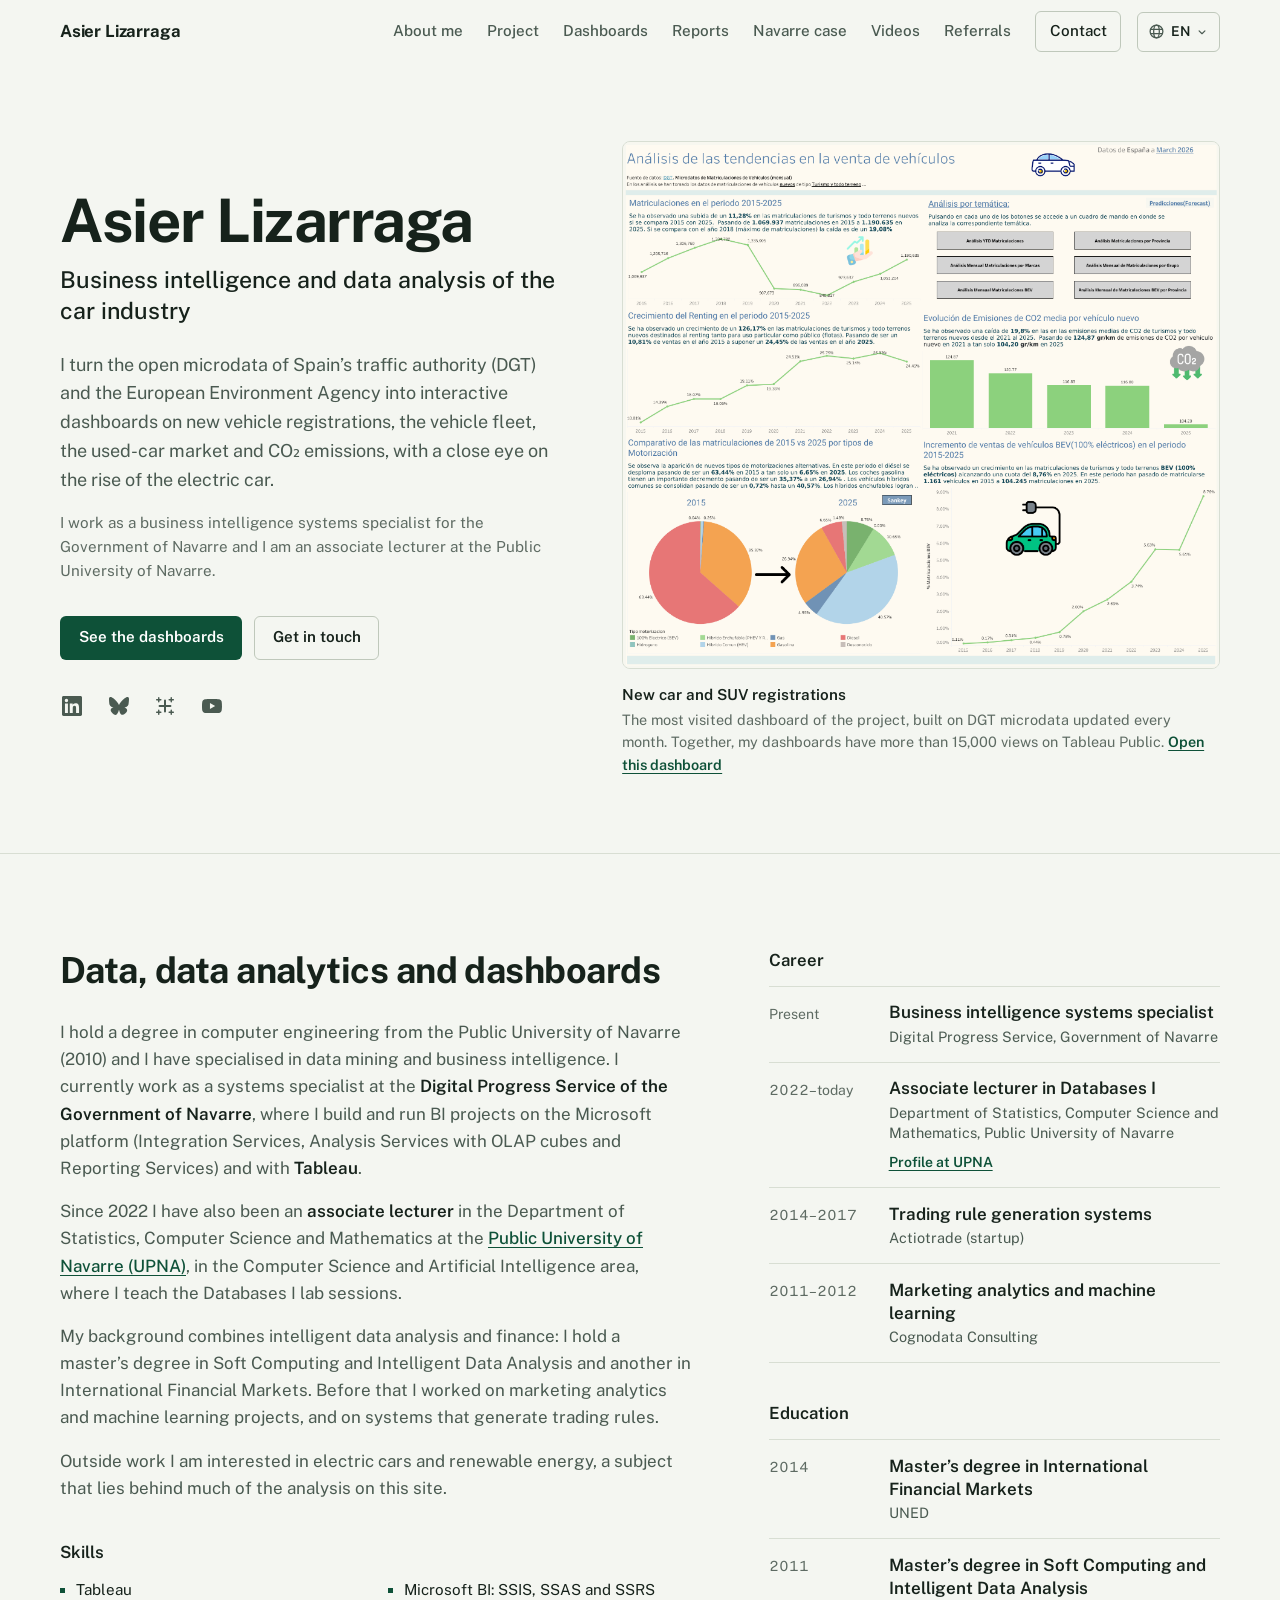
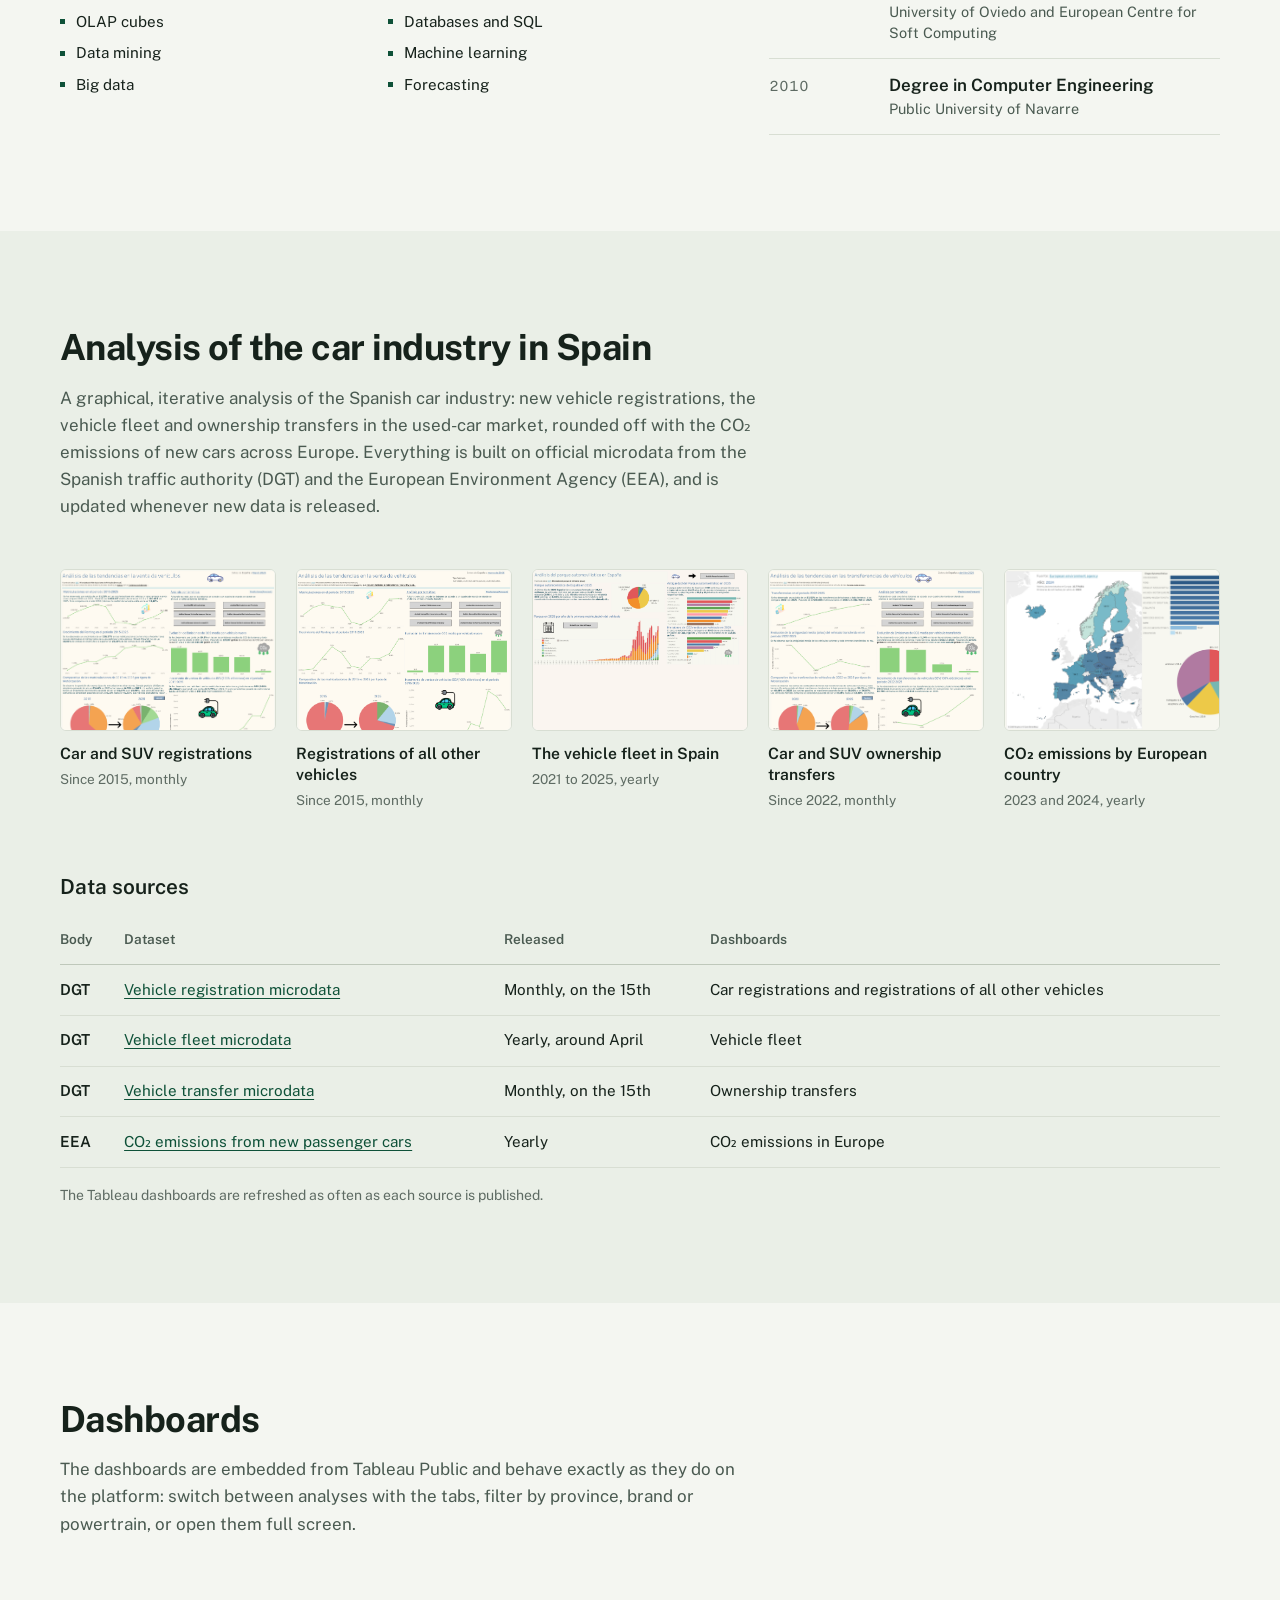
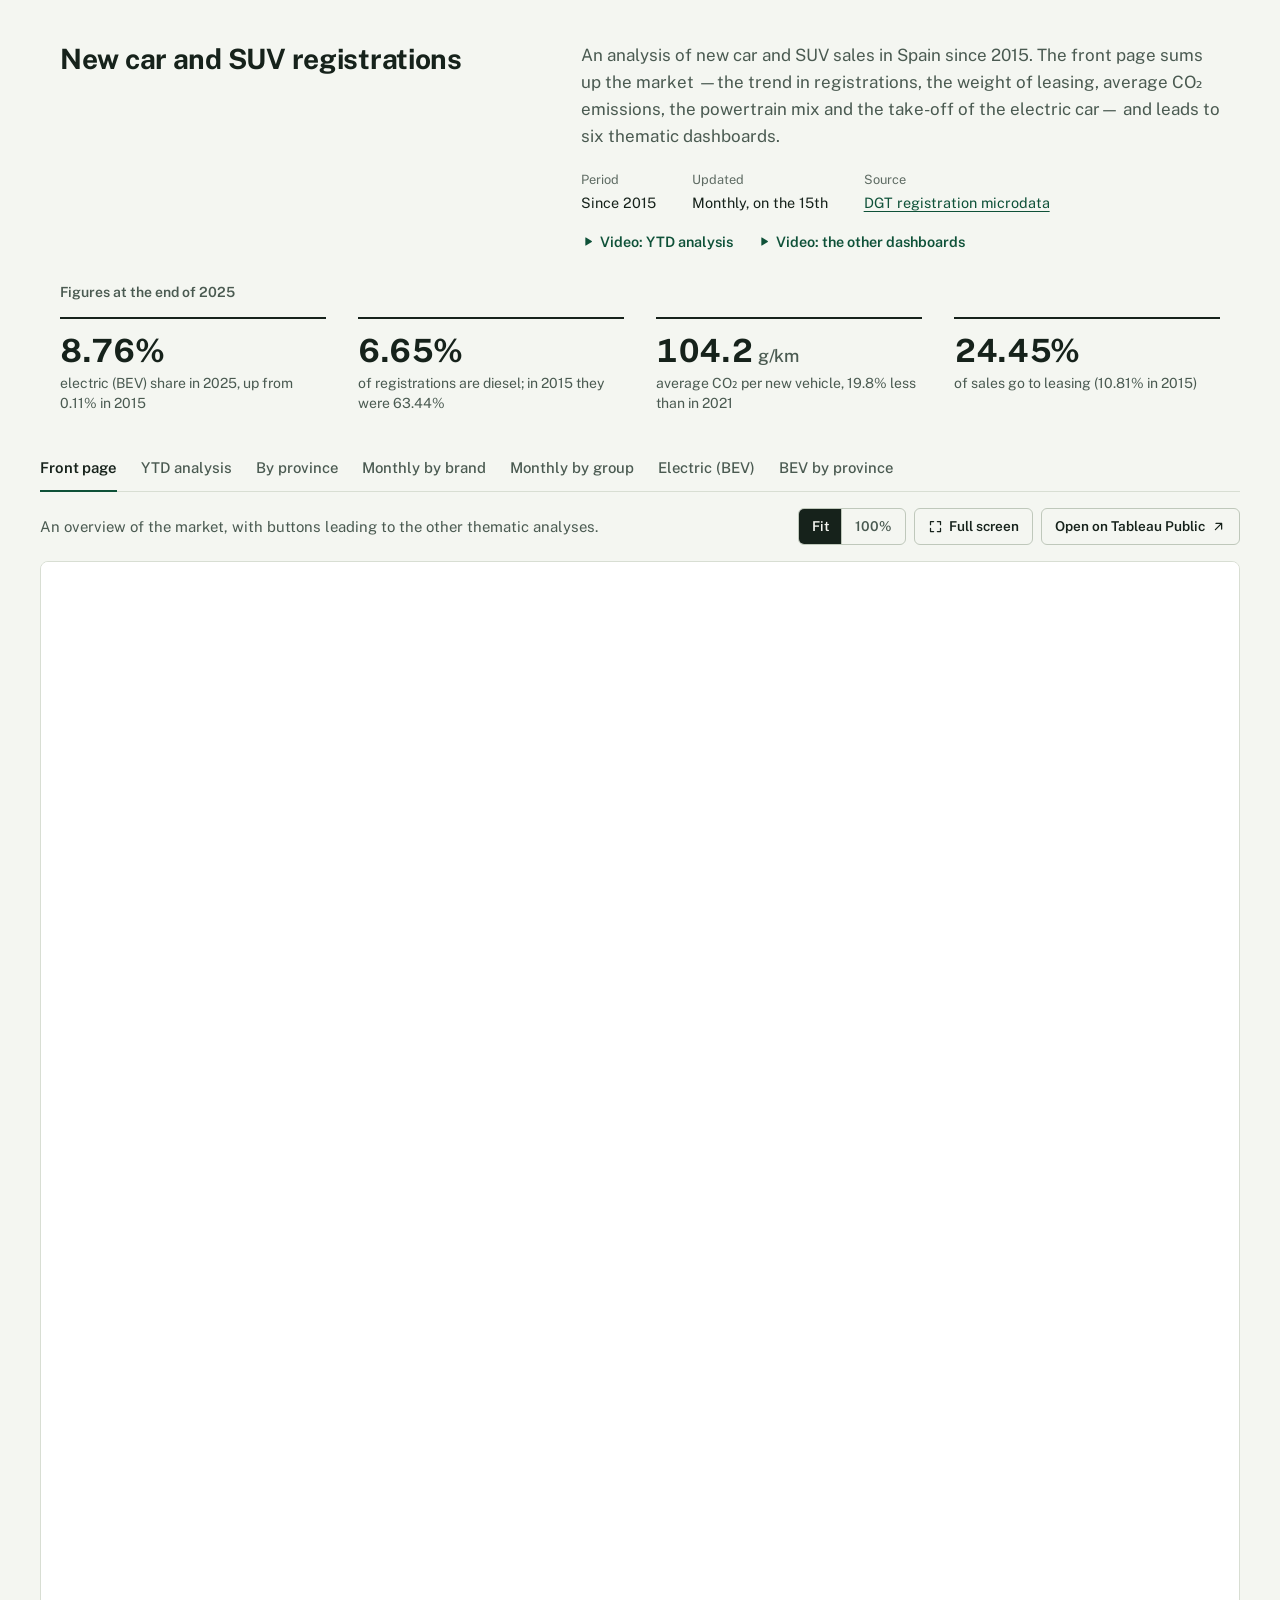
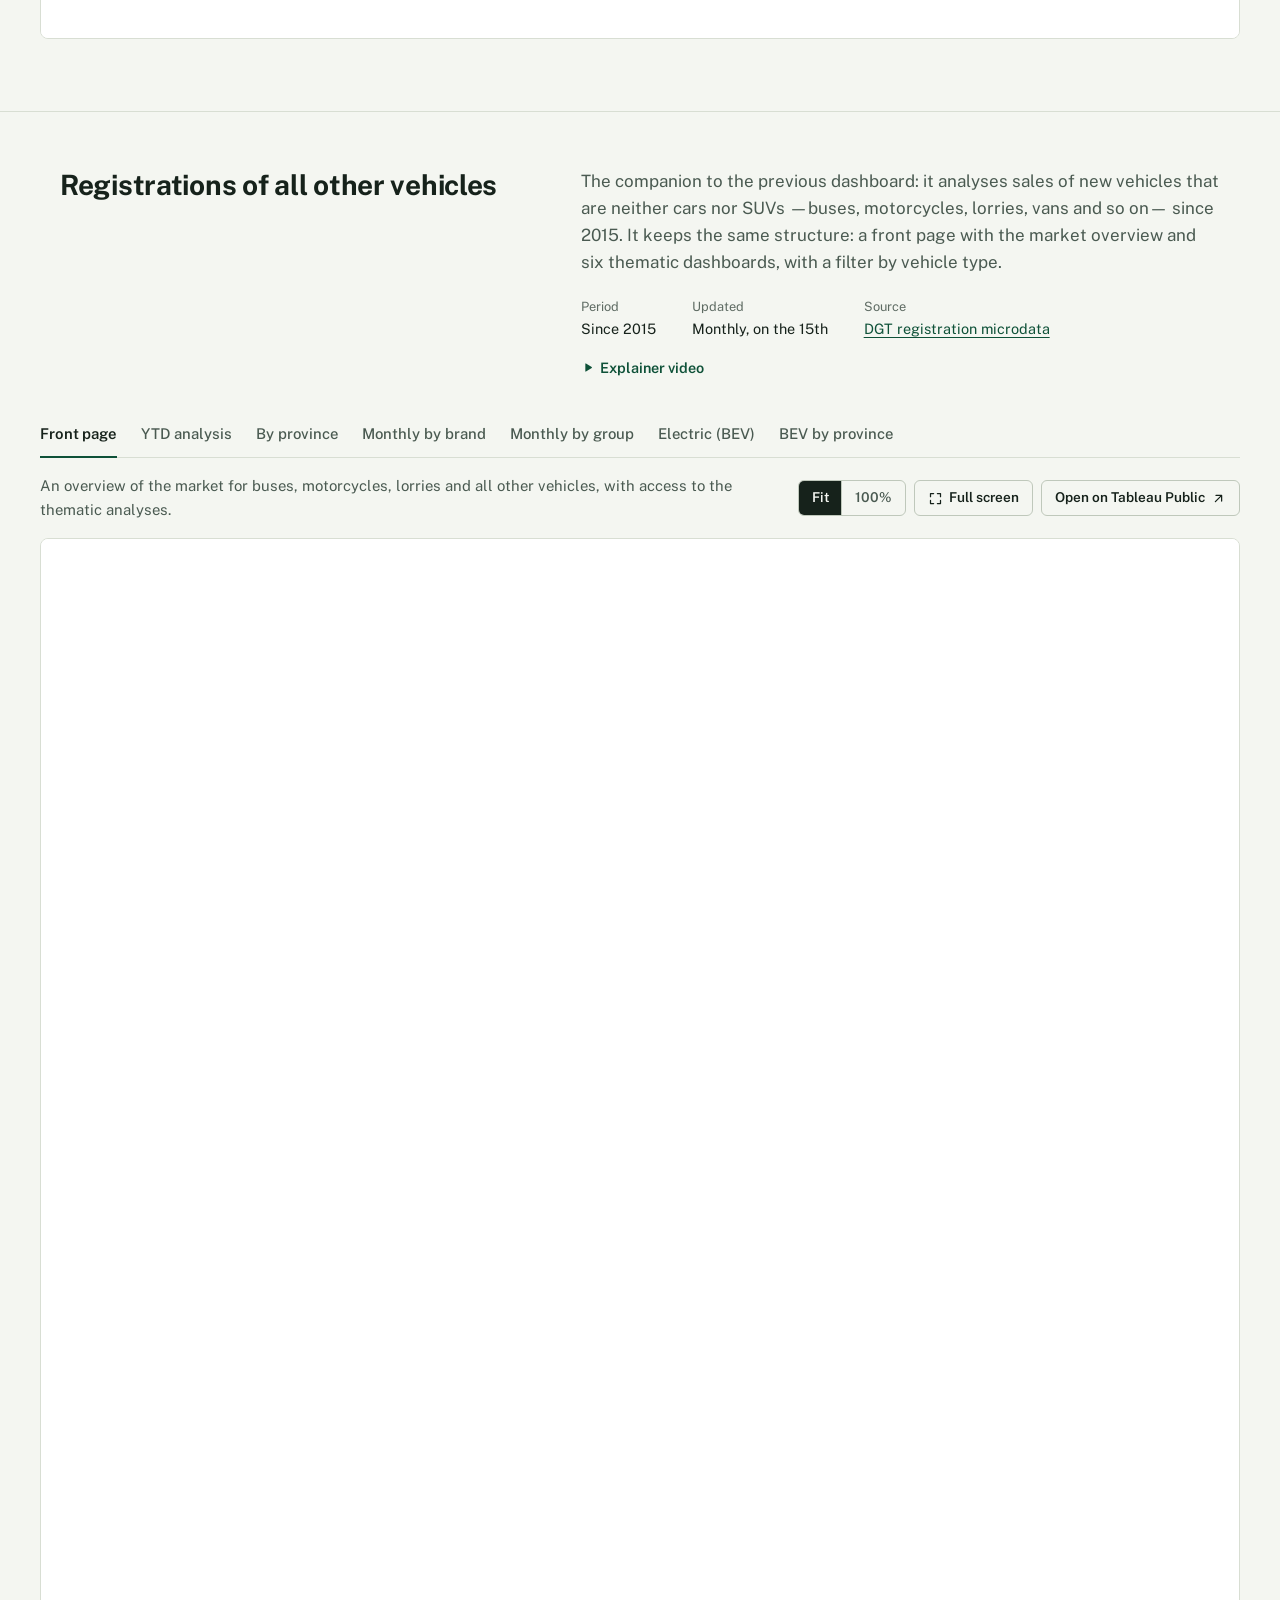
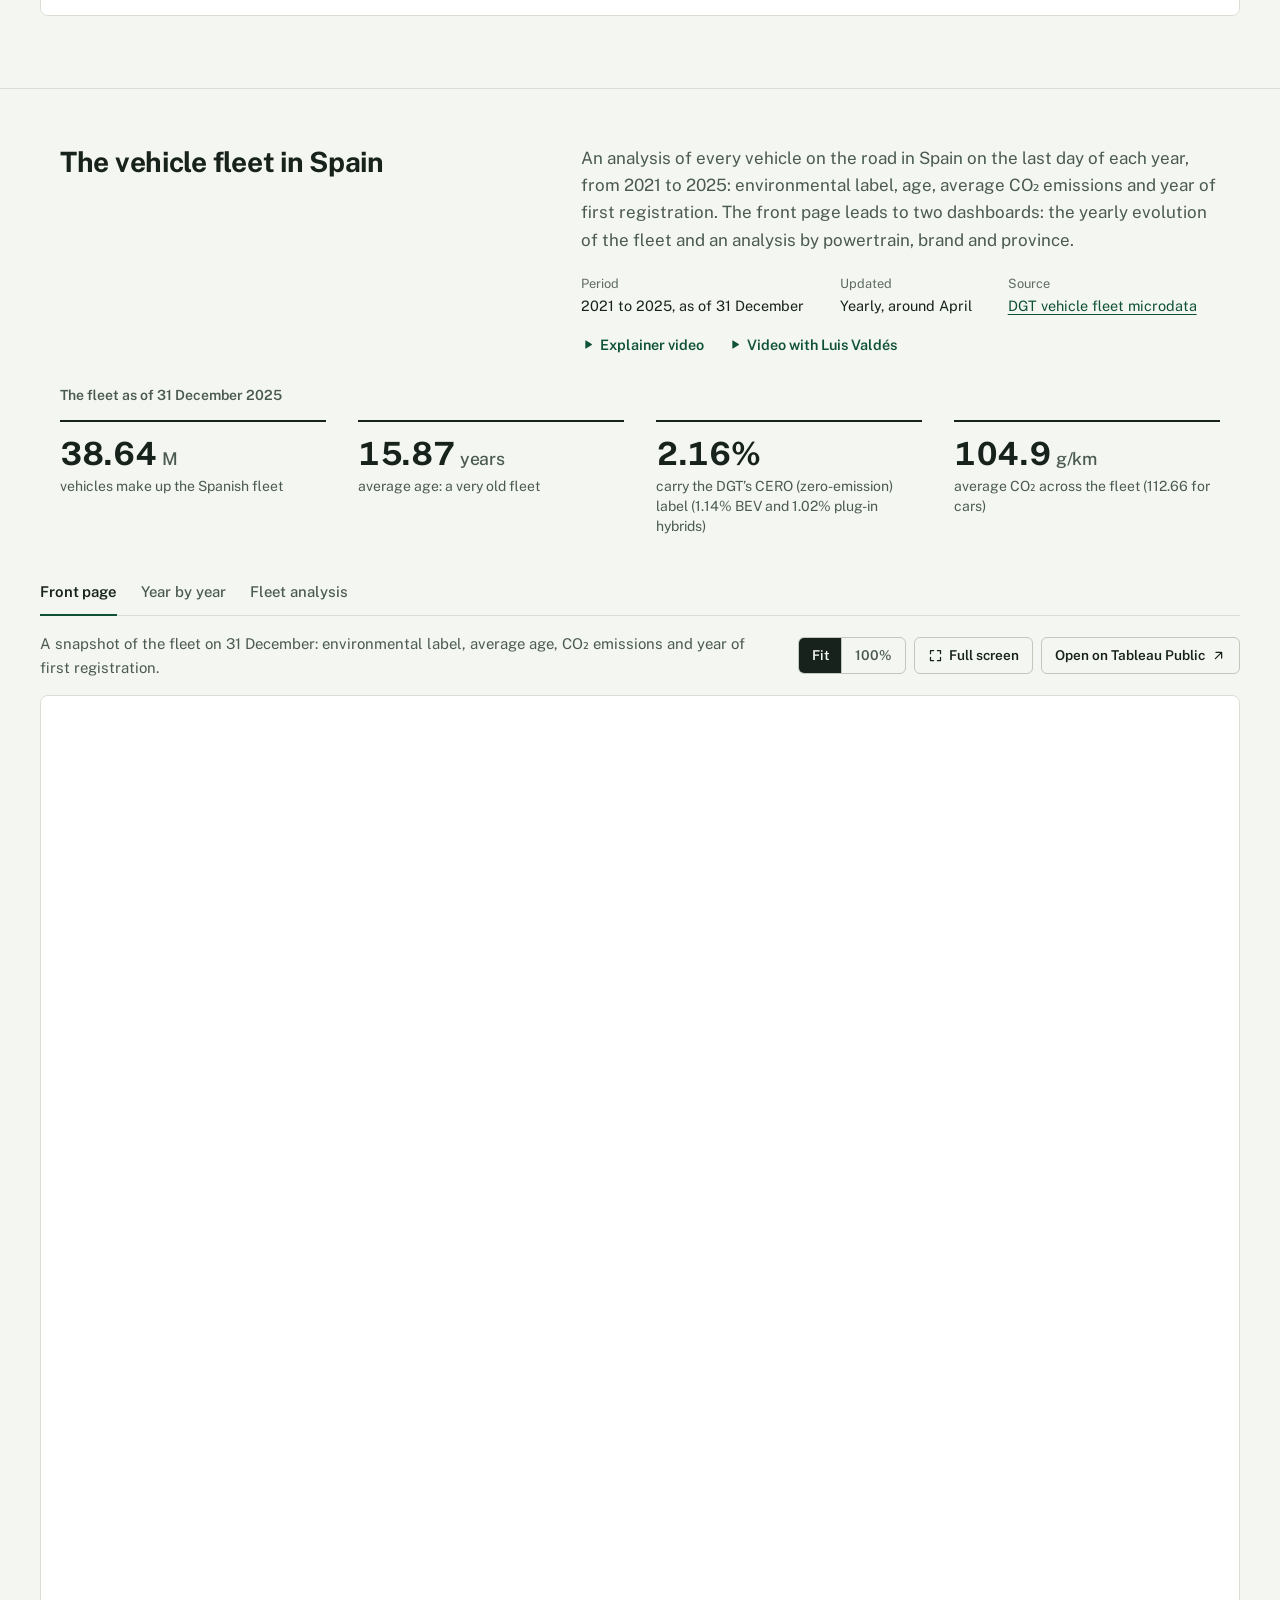
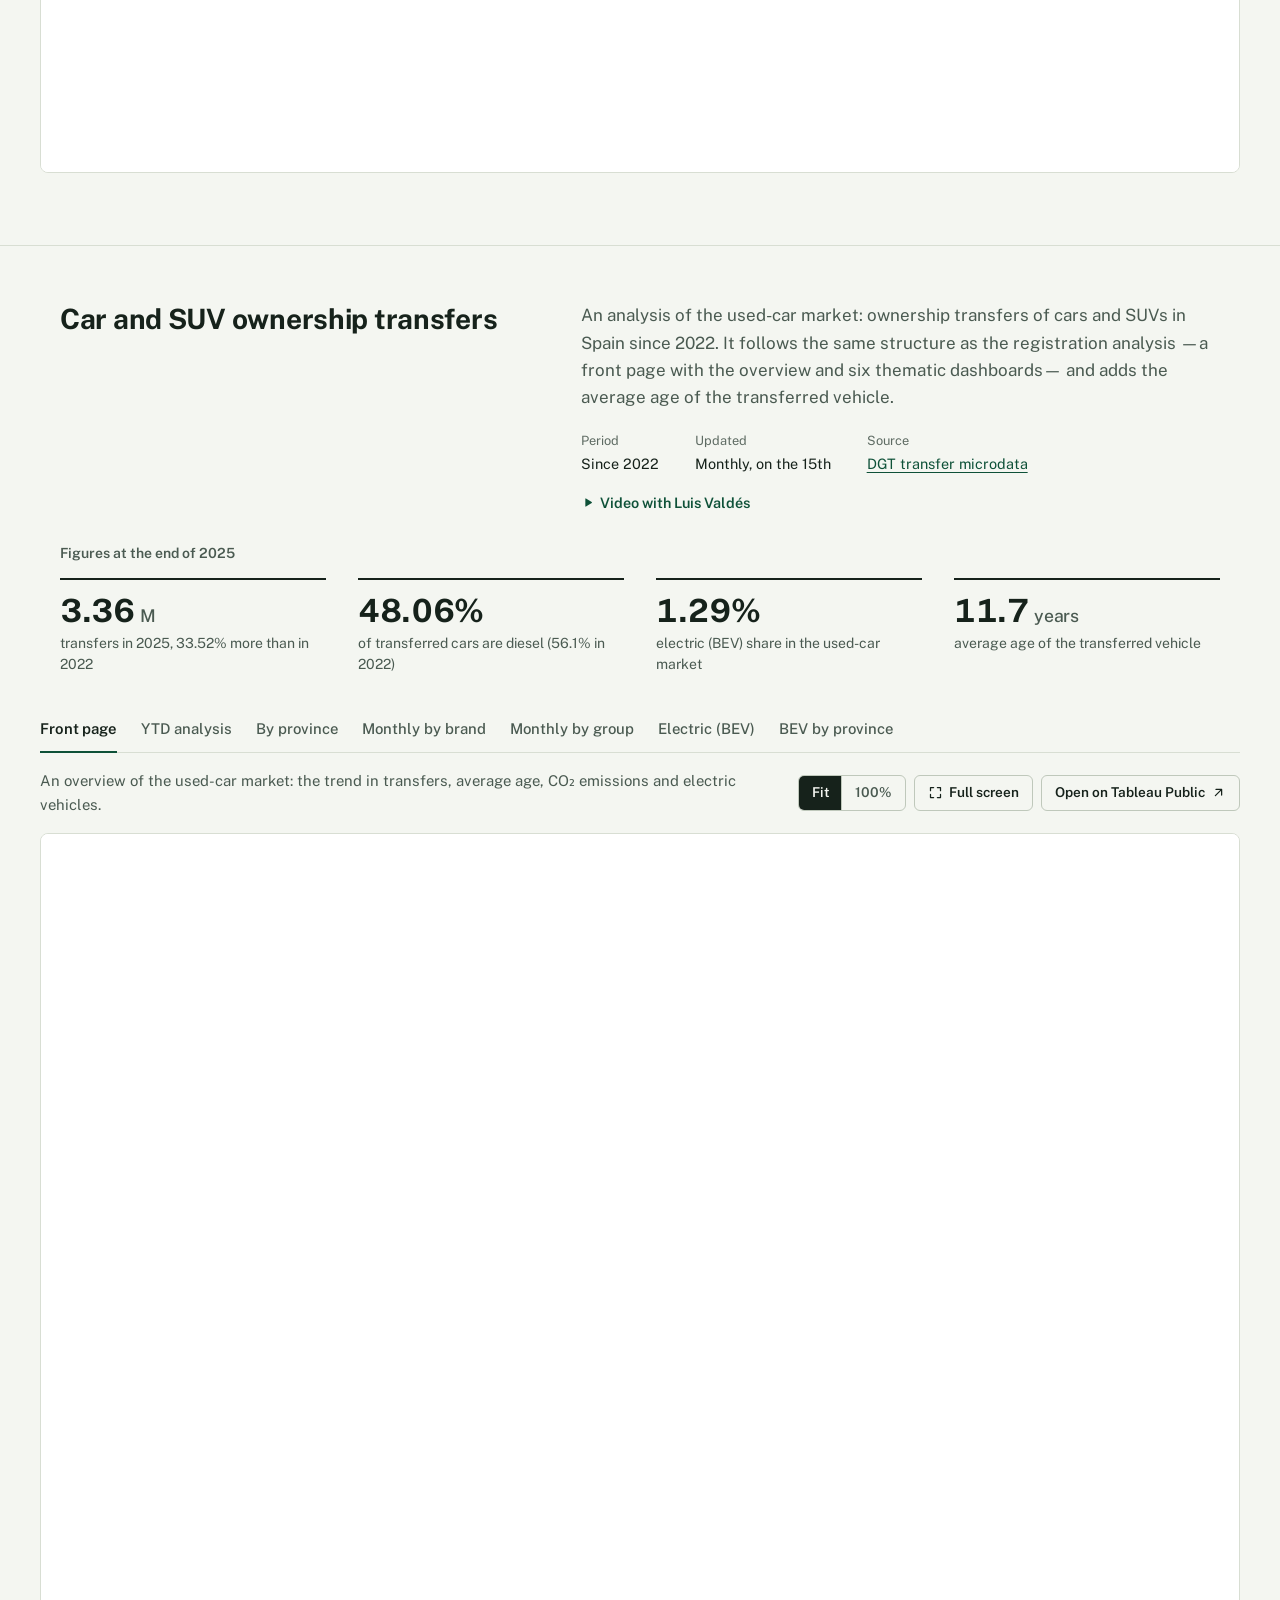
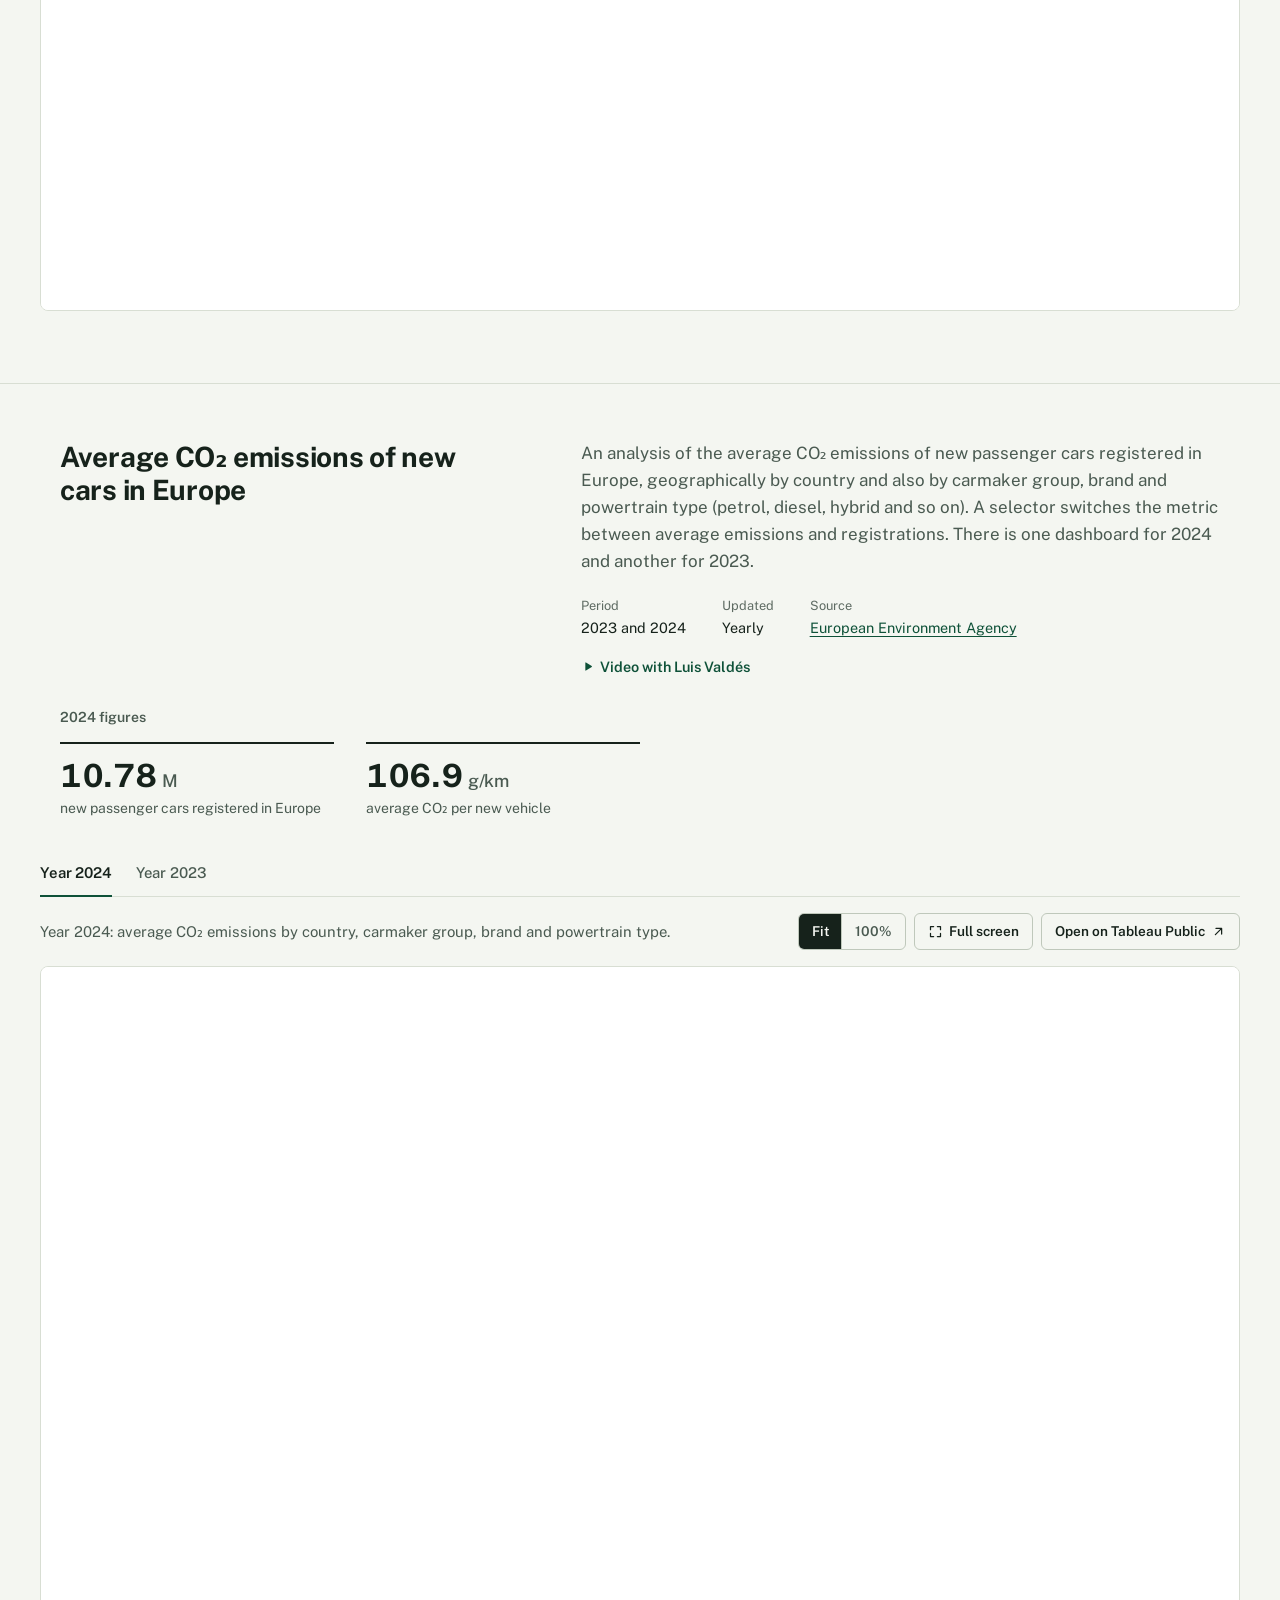
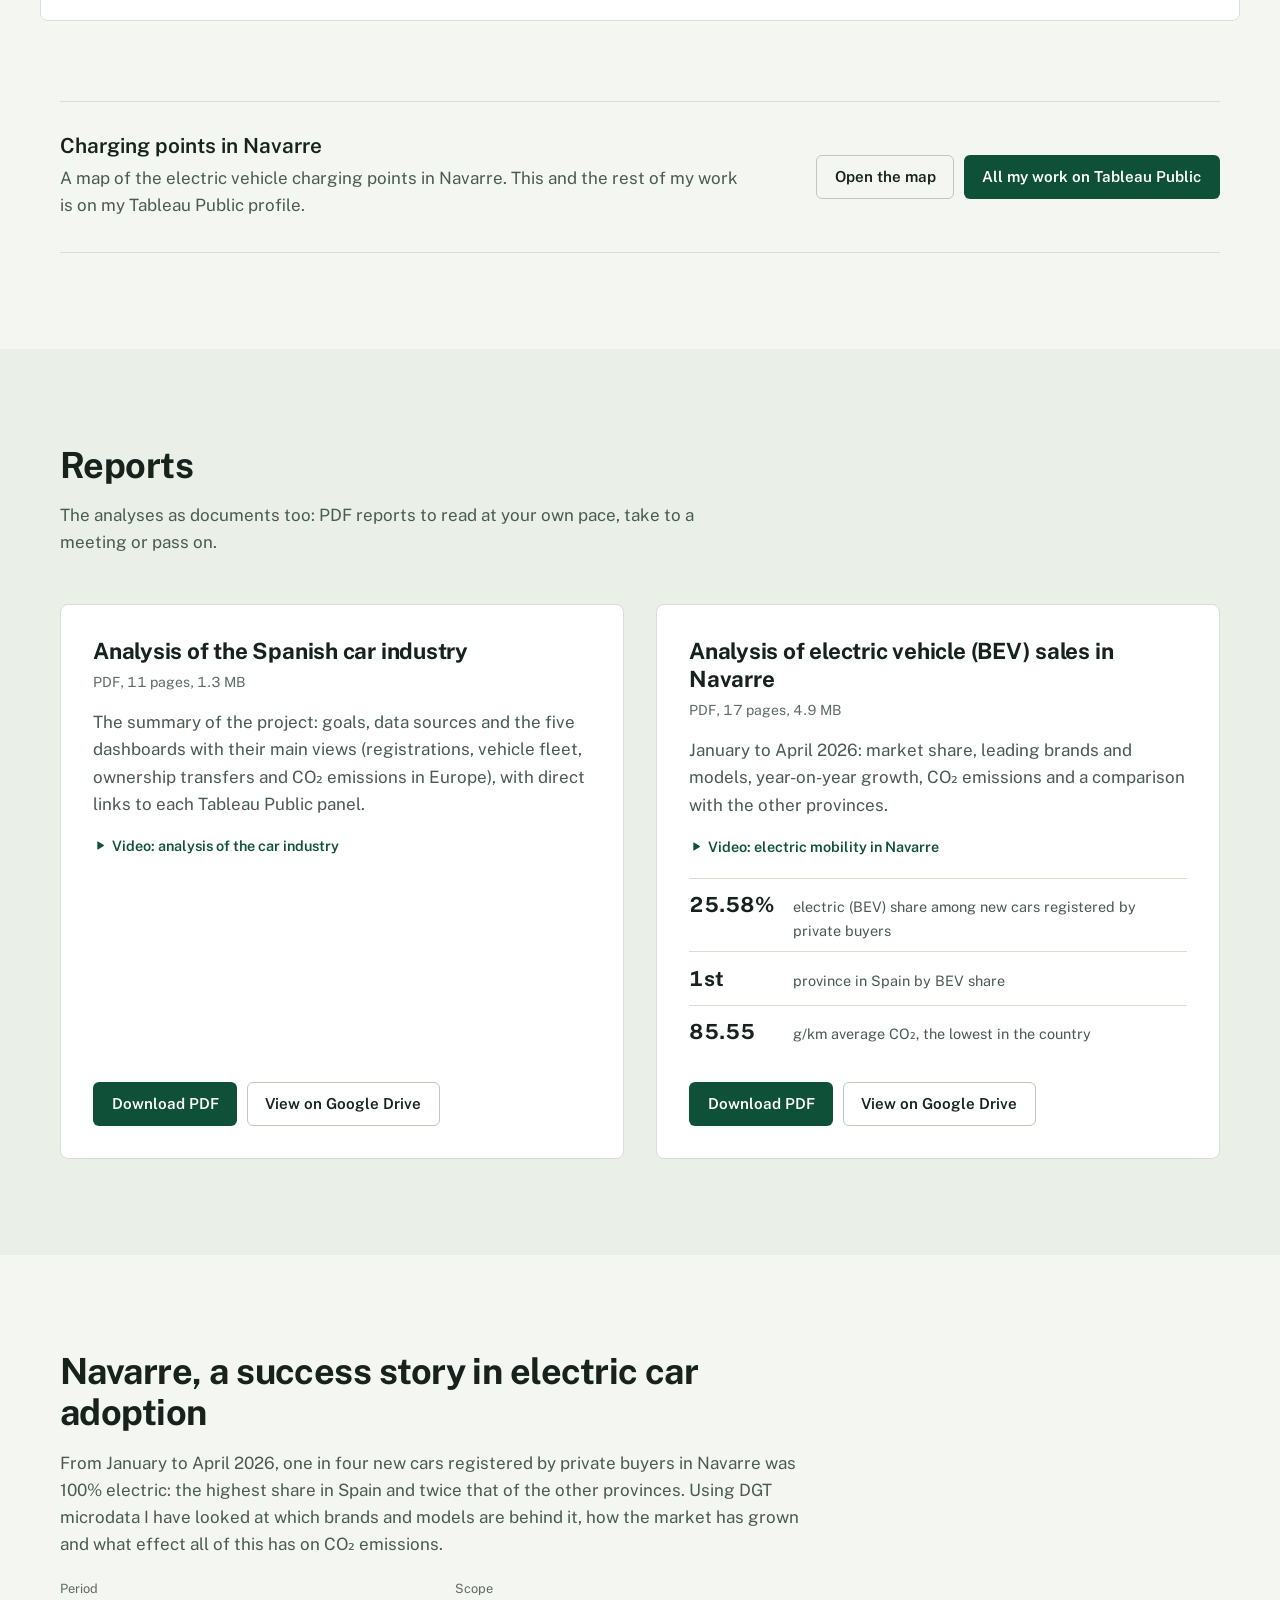
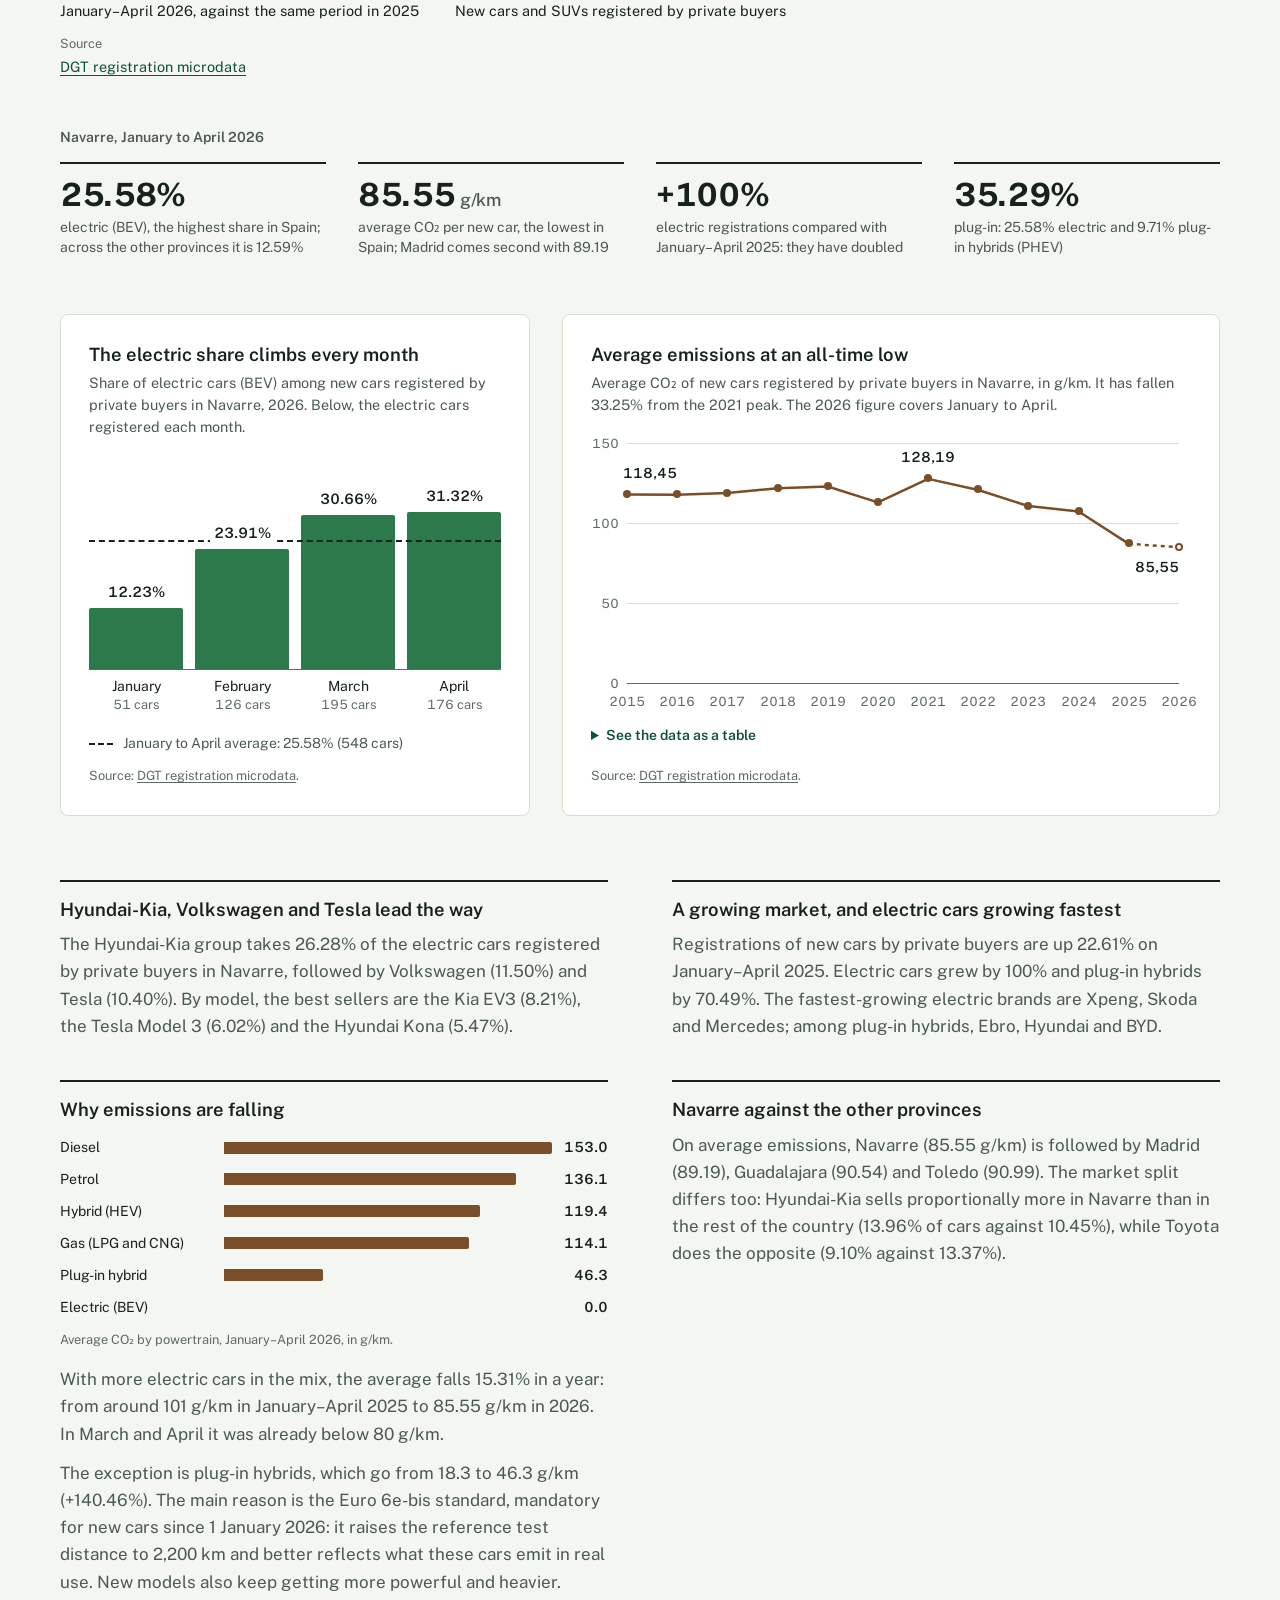
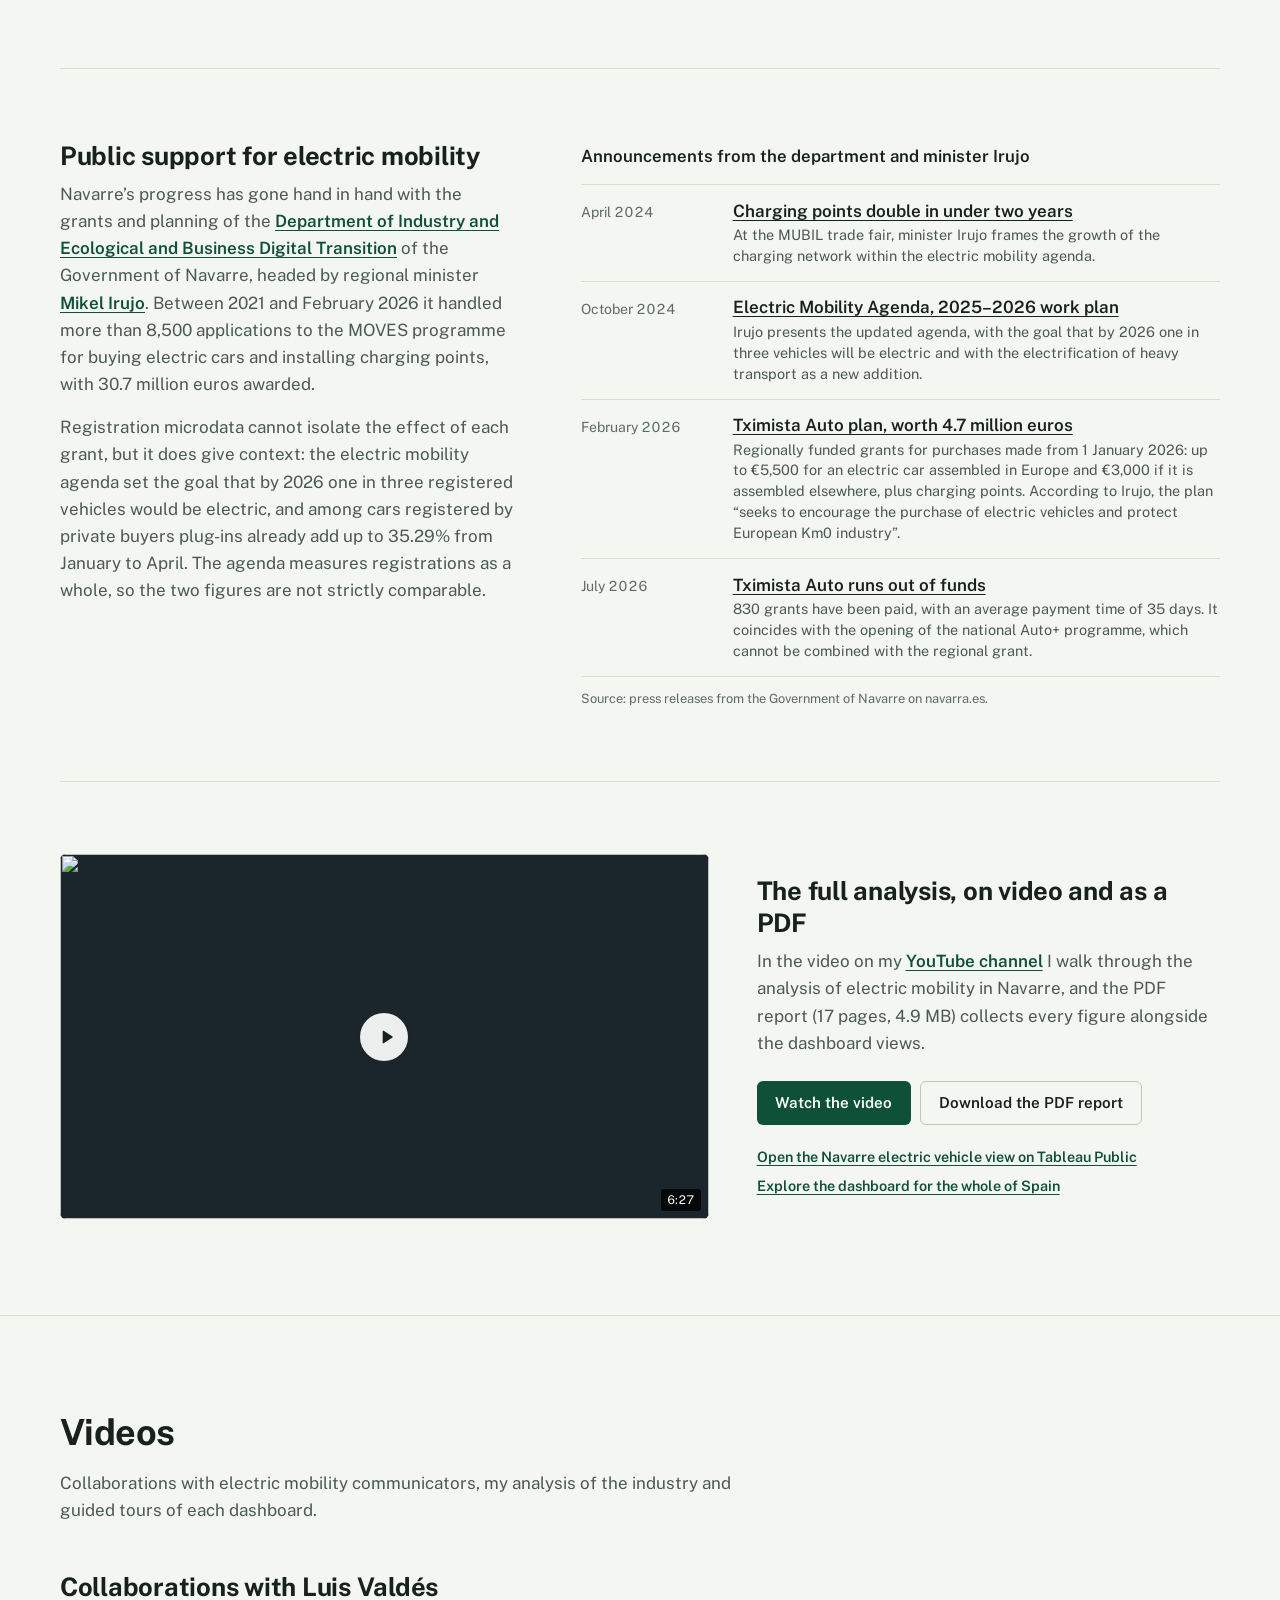
==== commit 40c8427c: "Añade francés, alemán y chino, y carga cada idioma solo cuando se elige La web pasa a siete idiomas:" ====
--- a/index.html
+++ b/index.html
@@ -157,6 +157,10 @@
           <li role="none"><button type="button" role="menuitemradio" aria-checked="true" data-set-lang="es" lang="es">Castellano</button></li>
           <li role="none"><button type="button" role="menuitemradio" aria-checked="false" data-set-lang="en" lang="en">English</button></li>
           <li role="none"><button type="button" role="menuitemradio" aria-checked="false" data-set-lang="eu" lang="eu">Euskara</button></li>
+          <li role="none"><button type="button" role="menuitemradio" aria-checked="false" data-set-lang="ca" lang="ca">Català</button></li>
+          <li role="none"><button type="button" role="menuitemradio" aria-checked="false" data-set-lang="fr" lang="fr">Français</button></li>
+          <li role="none"><button type="button" role="menuitemradio" aria-checked="false" data-set-lang="de" lang="de">Deutsch</button></li>
+          <li role="none"><button type="button" role="menuitemradio" aria-checked="false" data-set-lang="zh" lang="zh-Hans">简体中文</button></li>
         </ul>
       </div>
       <button class="nav-toggle" type="button" aria-expanded="false" aria-controls="site-nav" data-nav-toggle>
@@ -1311,7 +1315,6 @@
   </div>
 </dialog>
 
-<script src="js/translations.js" defer></script>
 <script src="js/i18n.js" defer></script>
 <script src="js/main.js" defer></script>
 </body>
--- a/css/styles.css
+++ b/css/styles.css
@@ -53,6 +53,19 @@
   }
 }
 
+/* ---------- Idiomas ---------- */
+/* Chino: Public Sans no tiene caracteres CJK, así que se nombran las fuentes del
+   sistema que sí los tienen (macOS, Windows, Android/Linux), y se quita el
+   espaciado negativo de los titulares, que junta demasiado los caracteres. */
+:root:lang(zh) {
+  --font: "Public Sans", "PingFang SC", "Hiragino Sans GB", "Microsoft YaHei", "Noto Sans SC", "Source Han Sans SC", system-ui, sans-serif;
+}
+:lang(zh) .section__title, :lang(zh) .dash__title, :lang(zh) .doc__title, :lang(zh) .video-block__title { letter-spacing: 0; }
+:lang(zh) body { line-height: 1.7; }
+
+/* Alemán: las palabras compuestas largas se parten con guion en columnas estrechas. */
+:lang(de) main { hyphens: auto; }
+
 /* ---------- Base ---------- */
 *, *::before, *::after { box-sizing: border-box; }
 
@@ -247,6 +260,24 @@
   .site-nav .site-nav__cta { margin-top: 1rem; text-align: center; border: 1px solid var(--line-strong); }
 }
 
+/* En euskera y catalán las etiquetas del menú no caben en una línea hasta unos
+   1250 px, así que en esos dos idiomas el menú se pliega antes. */
+@media (min-width: 1141px) and (max-width: 1280px) {
+  :root:is(:lang(eu), :lang(ca)) .nav-toggle { display: grid; }
+  :root:is(:lang(eu), :lang(ca)) .site-nav {
+    position: absolute; top: var(--header-h); left: 0; right: 0;
+    flex-direction: column; align-items: stretch; gap: 0;
+    padding: .25rem var(--gutter) 1.25rem;
+    background: var(--paper);
+    border-bottom: 1px solid var(--line);
+    display: none;
+  }
+  :root:is(:lang(eu), :lang(ca)) .site-header.is-open .site-nav { display: flex; }
+  :root:is(:lang(eu), :lang(ca)) .site-nav a { padding: .8rem 0; border-bottom: 1px solid var(--line); }
+  :root:is(:lang(eu), :lang(ca)) .site-nav a[aria-current="true"]::after { display: none; }
+  :root:is(:lang(eu), :lang(ca)) .site-nav .site-nav__cta { margin-top: 1rem; text-align: center; border: 1px solid var(--line-strong); }
+}
+
 @media (max-width: 400px) {
   .lang__btn { padding: 0 .45rem; gap: .25rem; }
   .brand { font-size: .98rem; }
